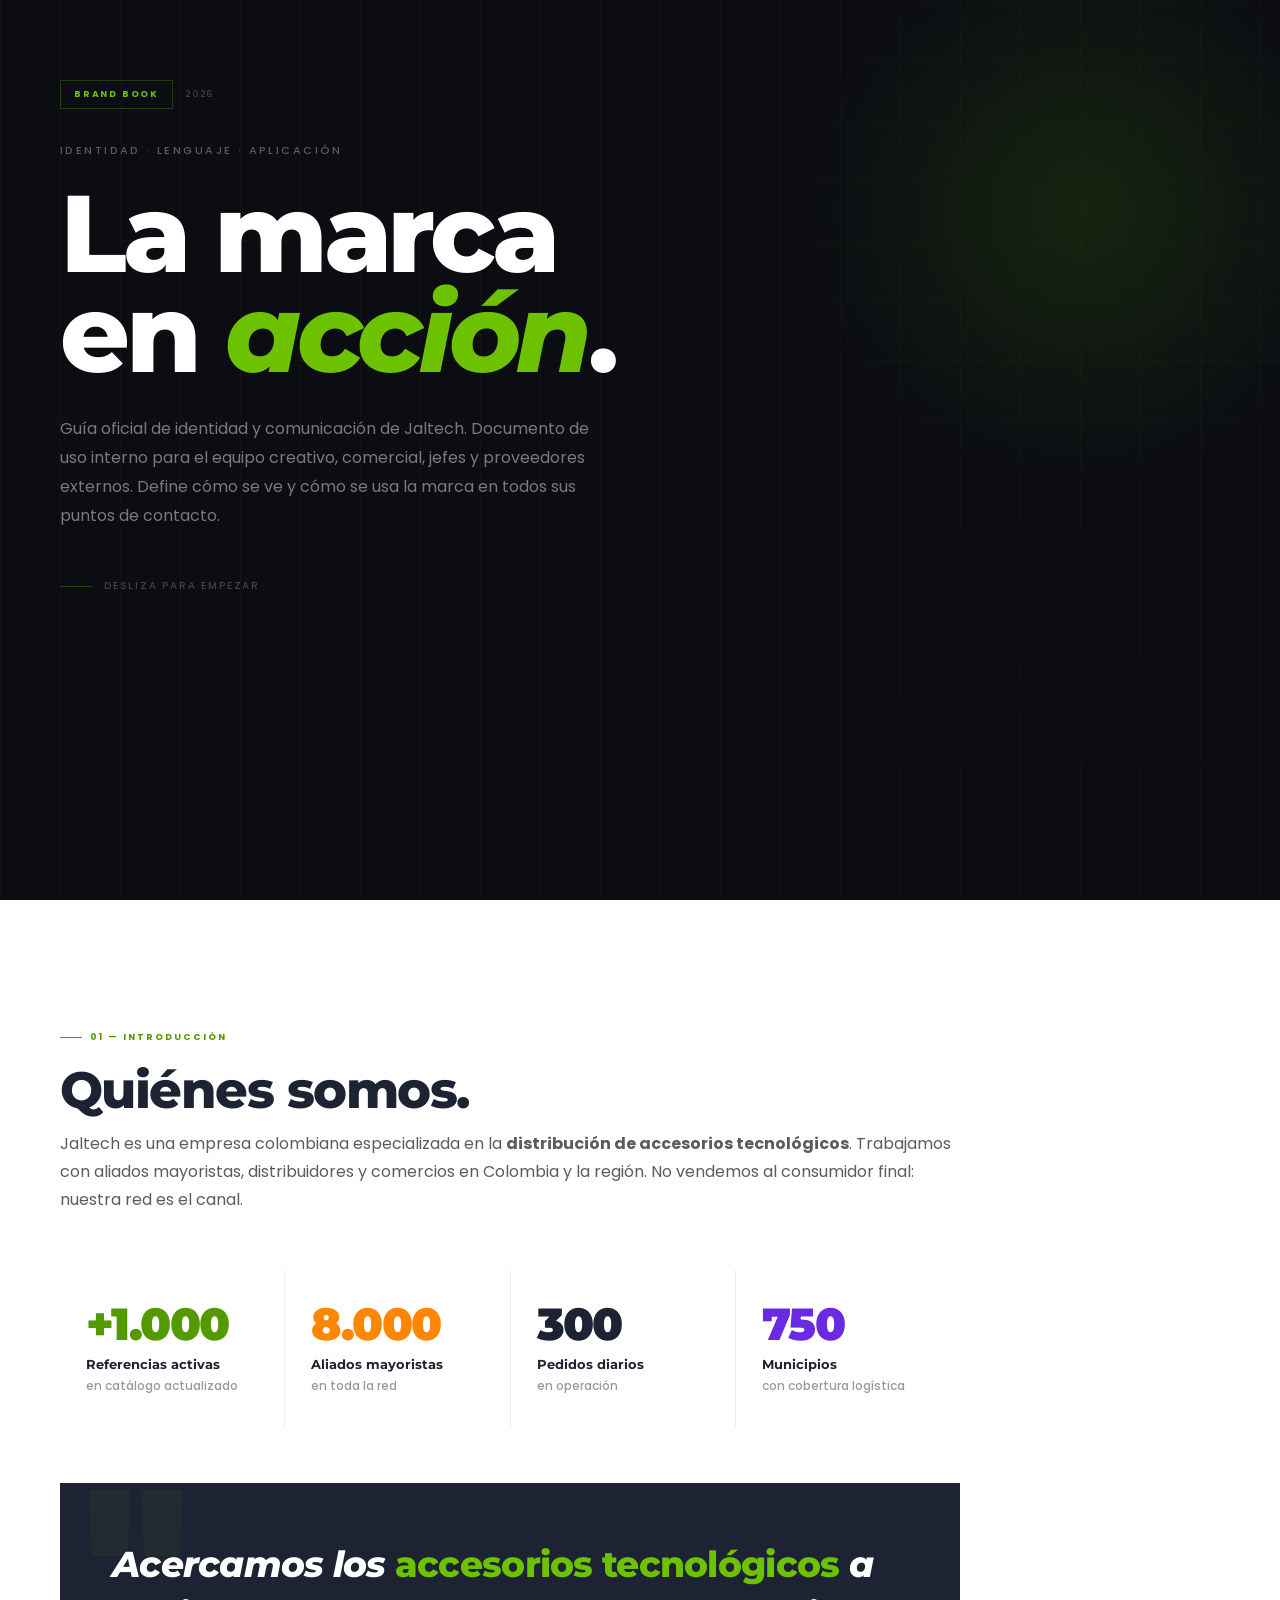
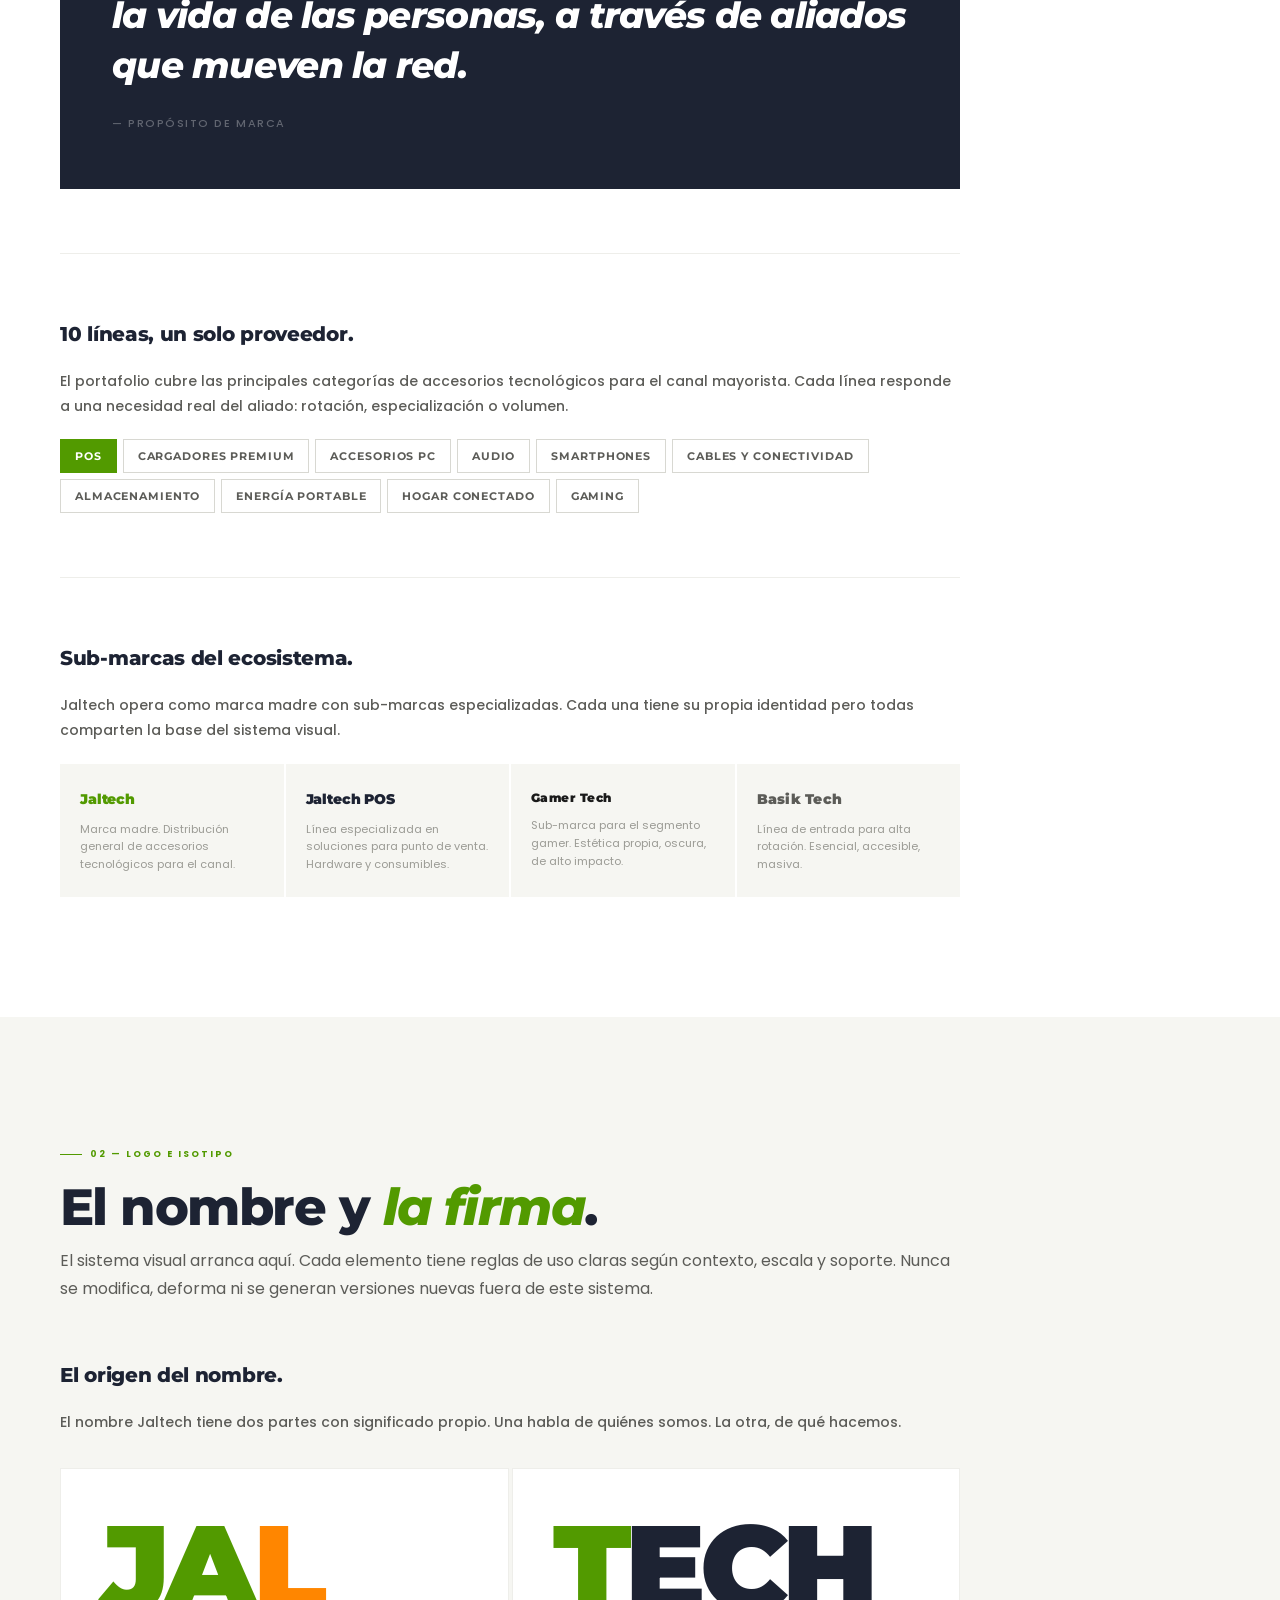
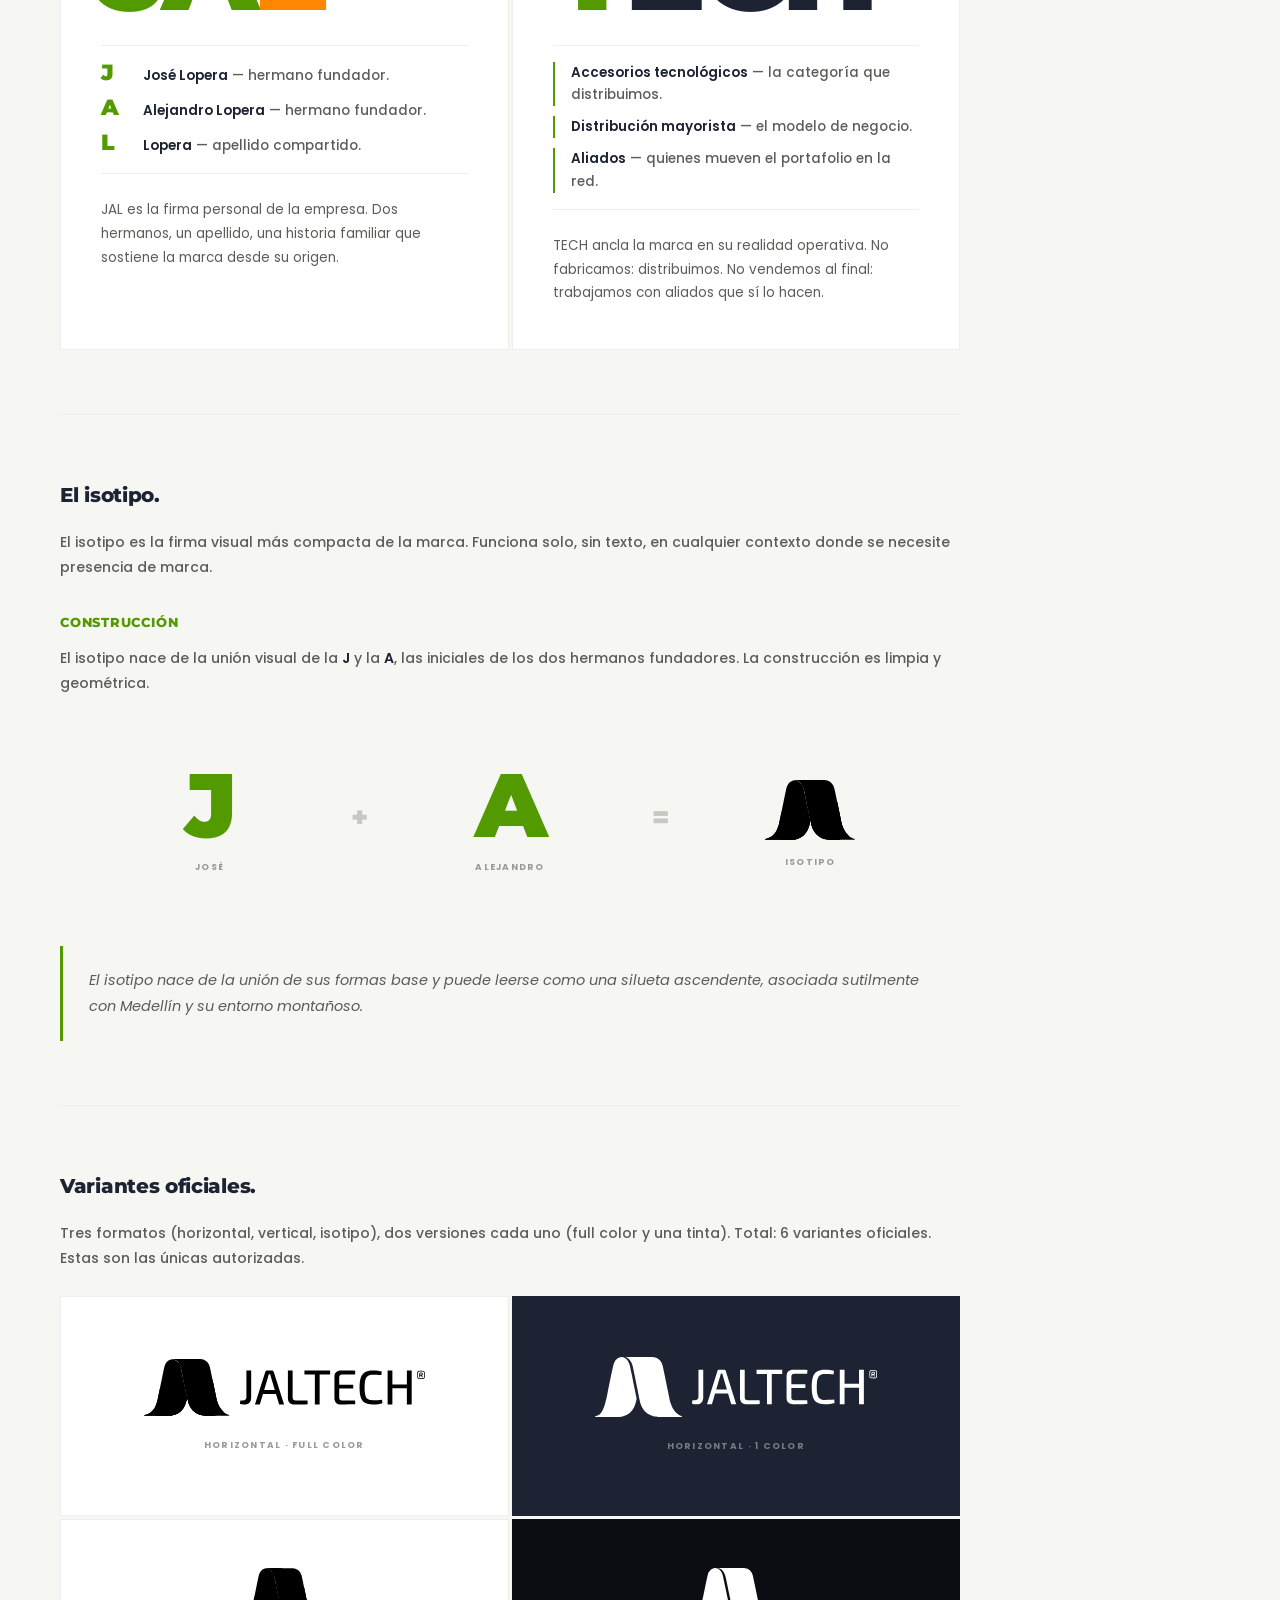
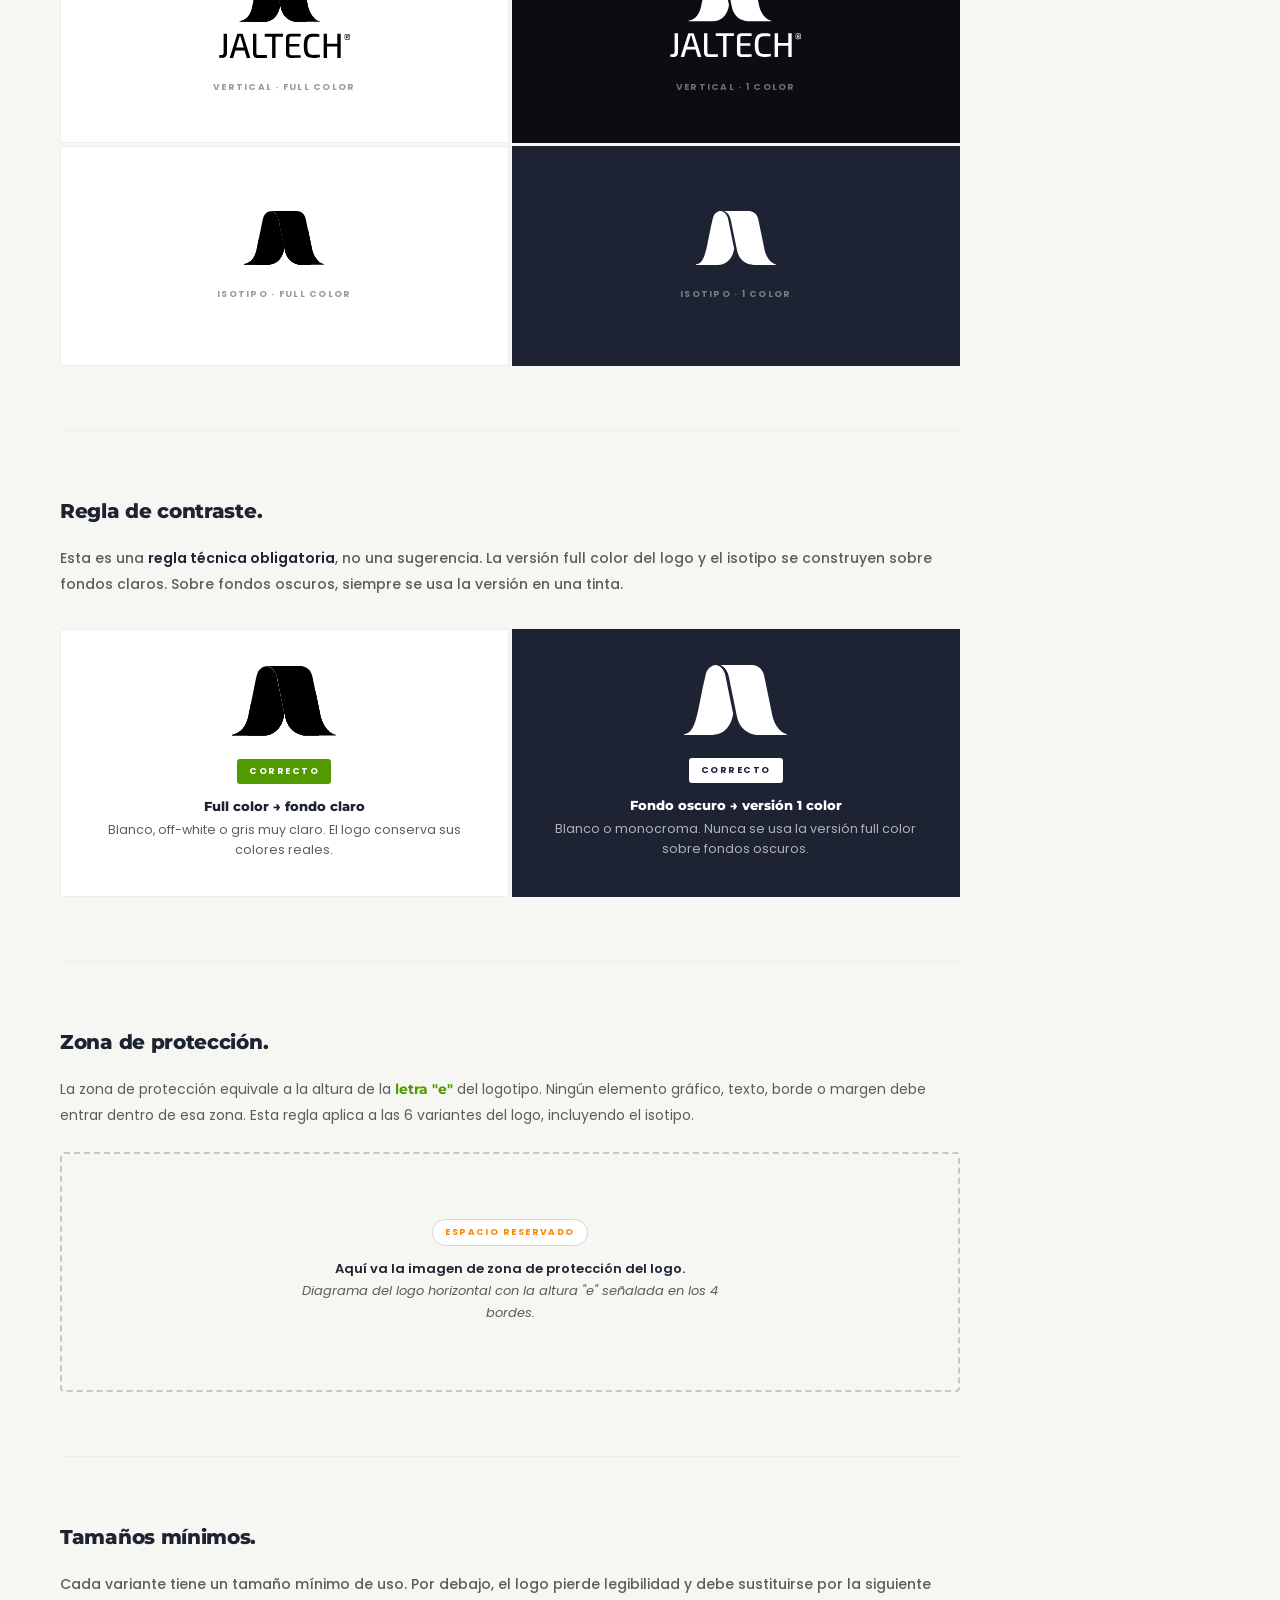
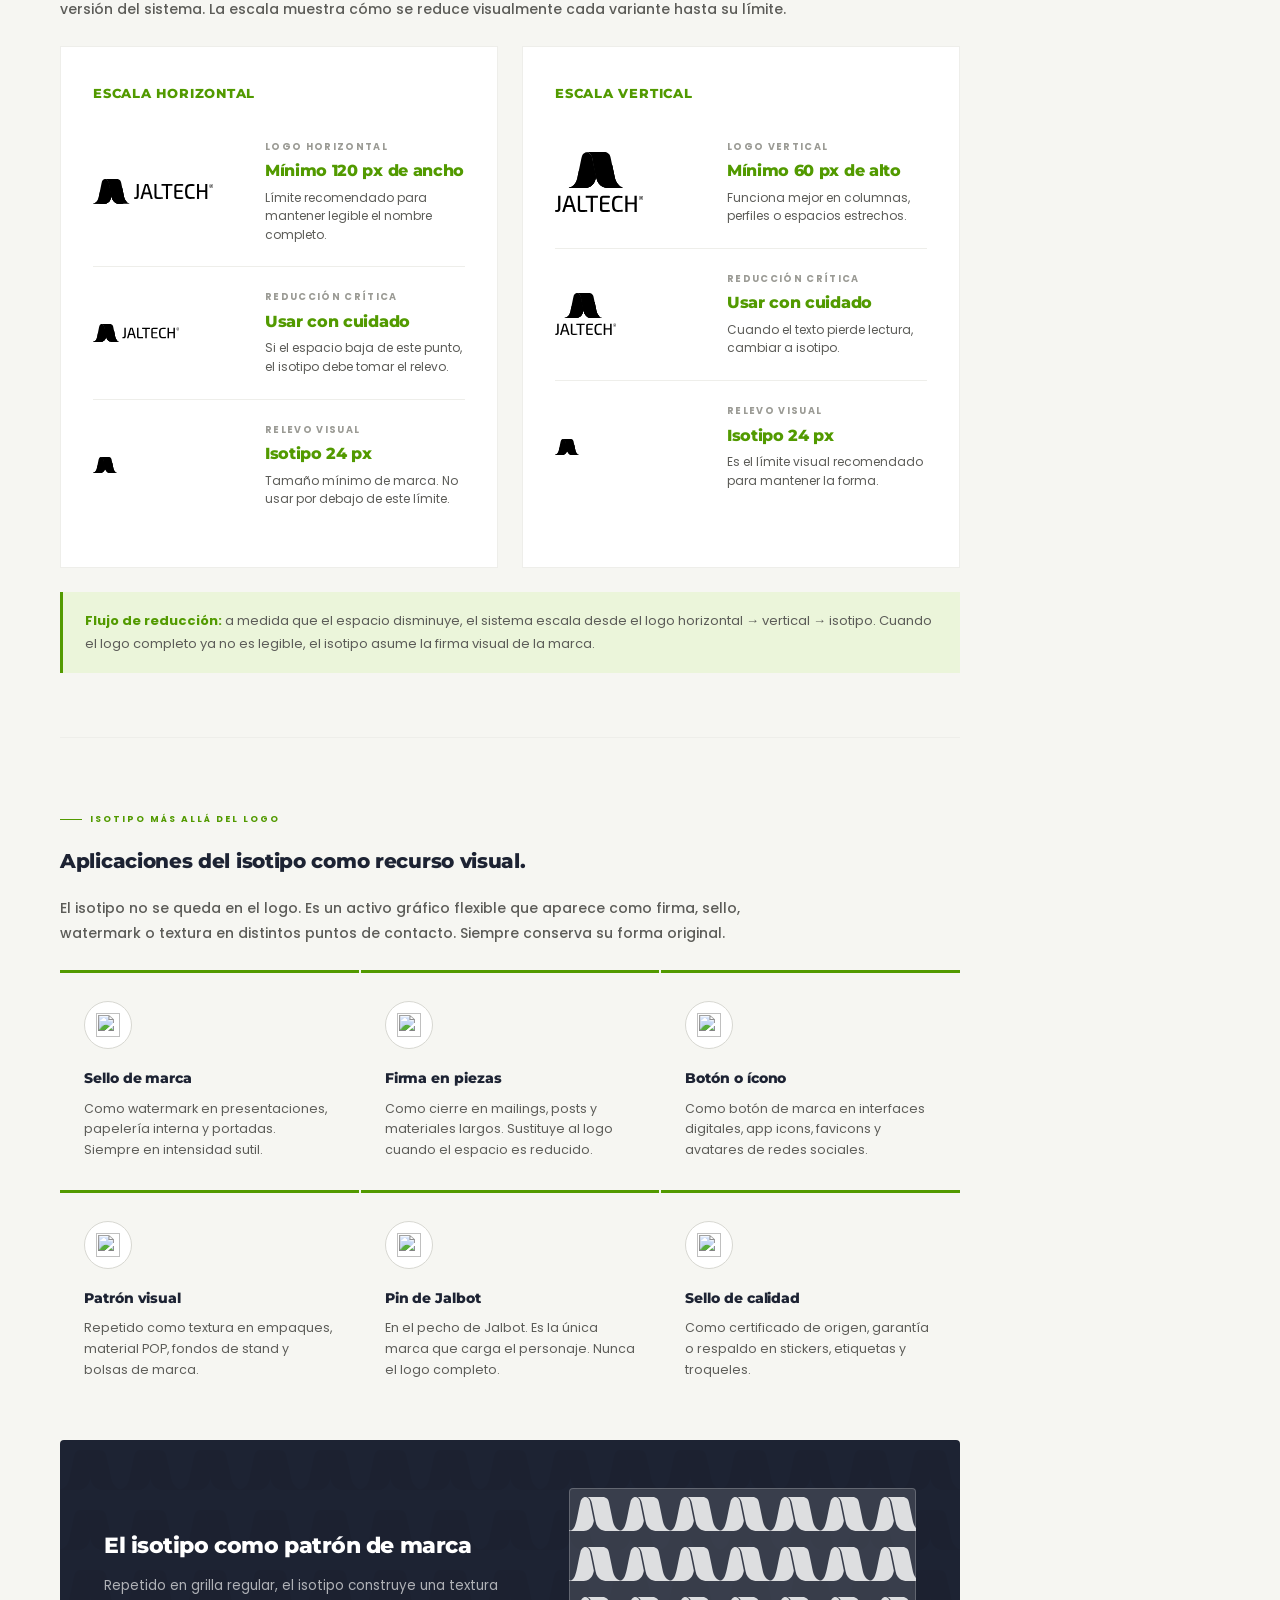
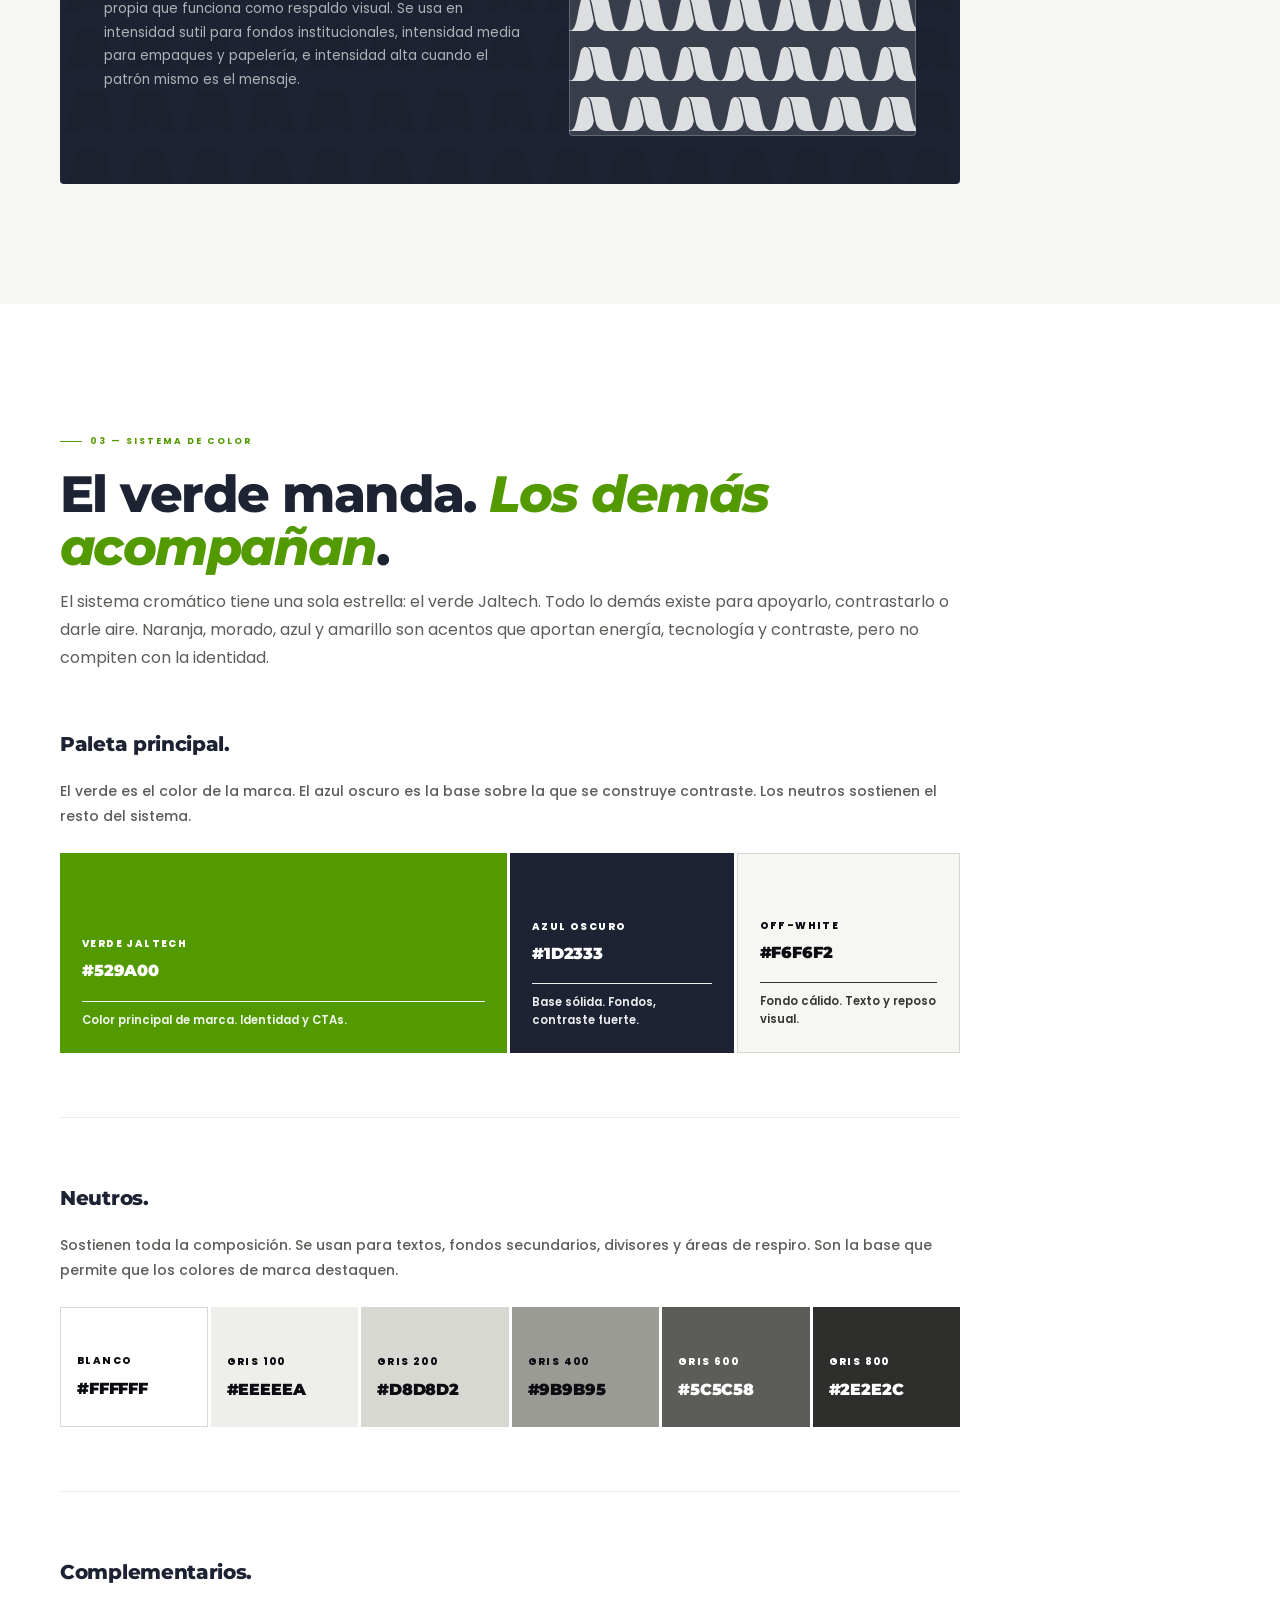
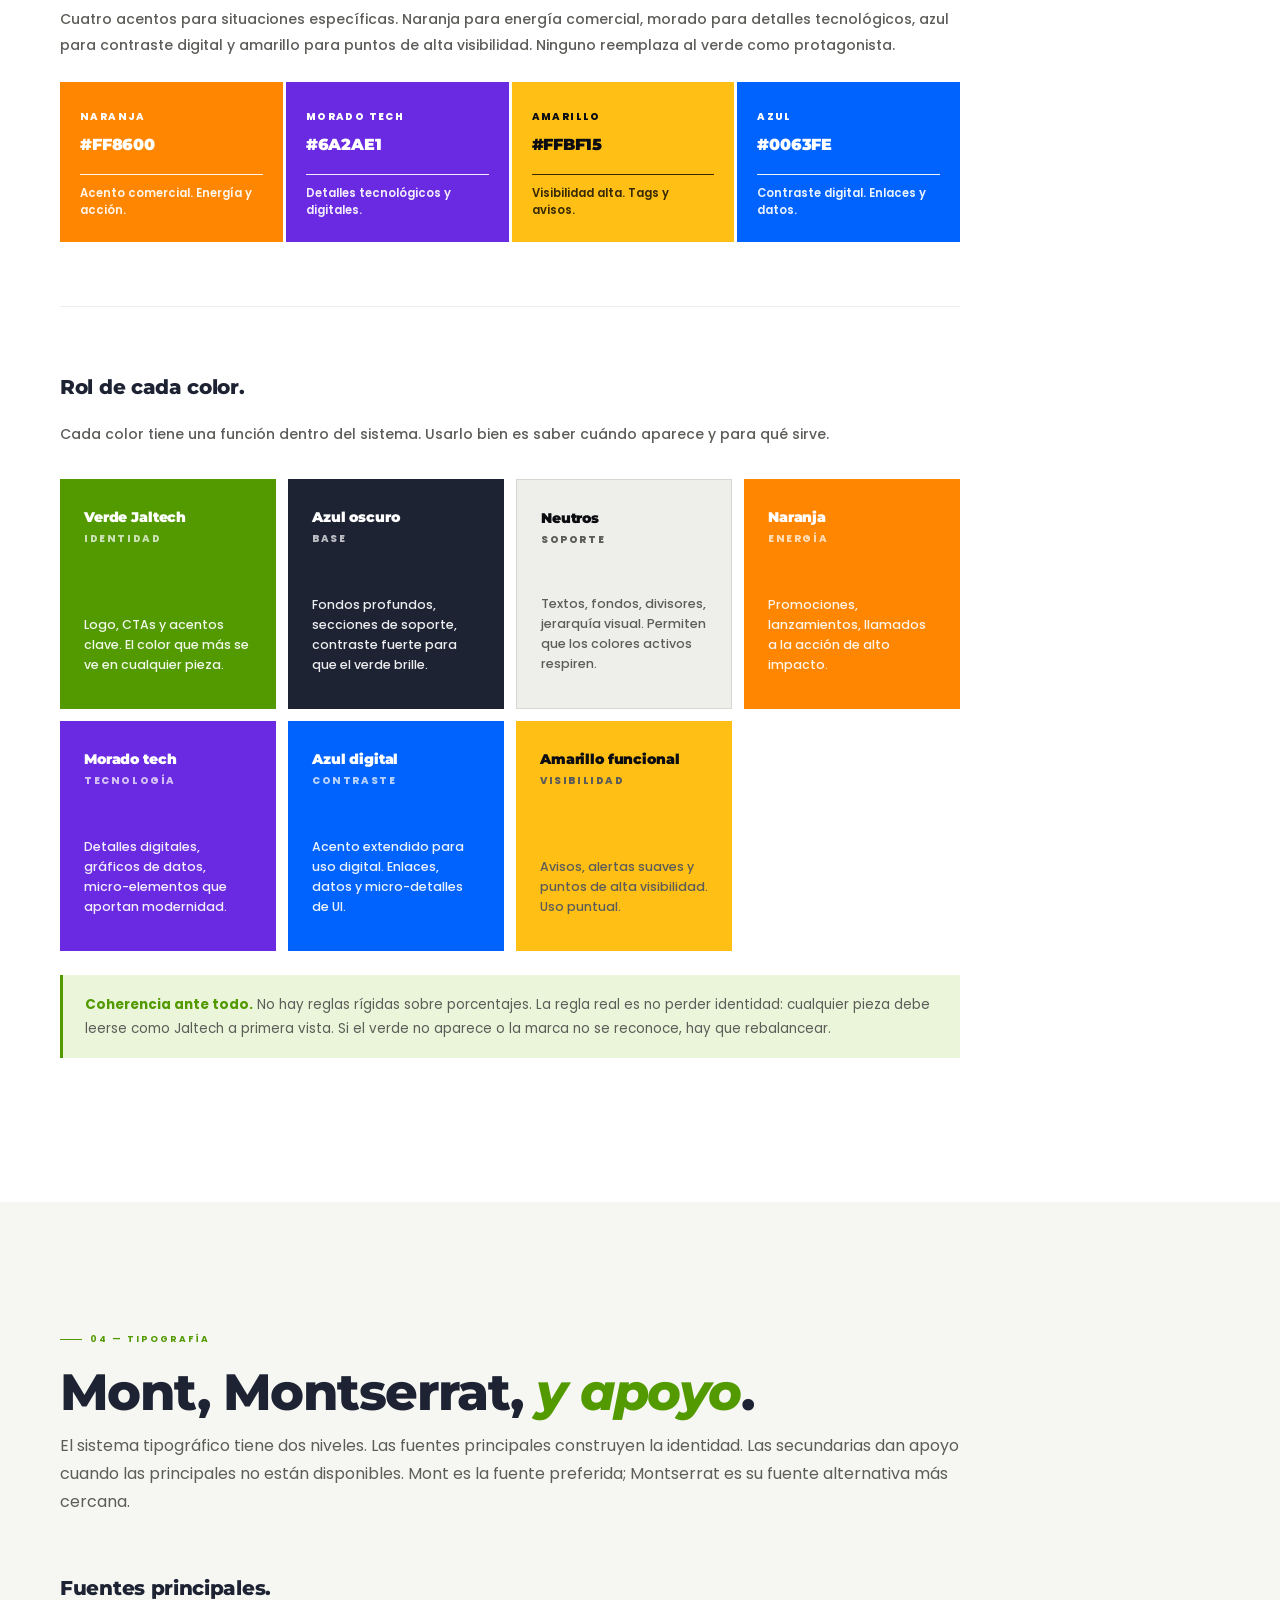
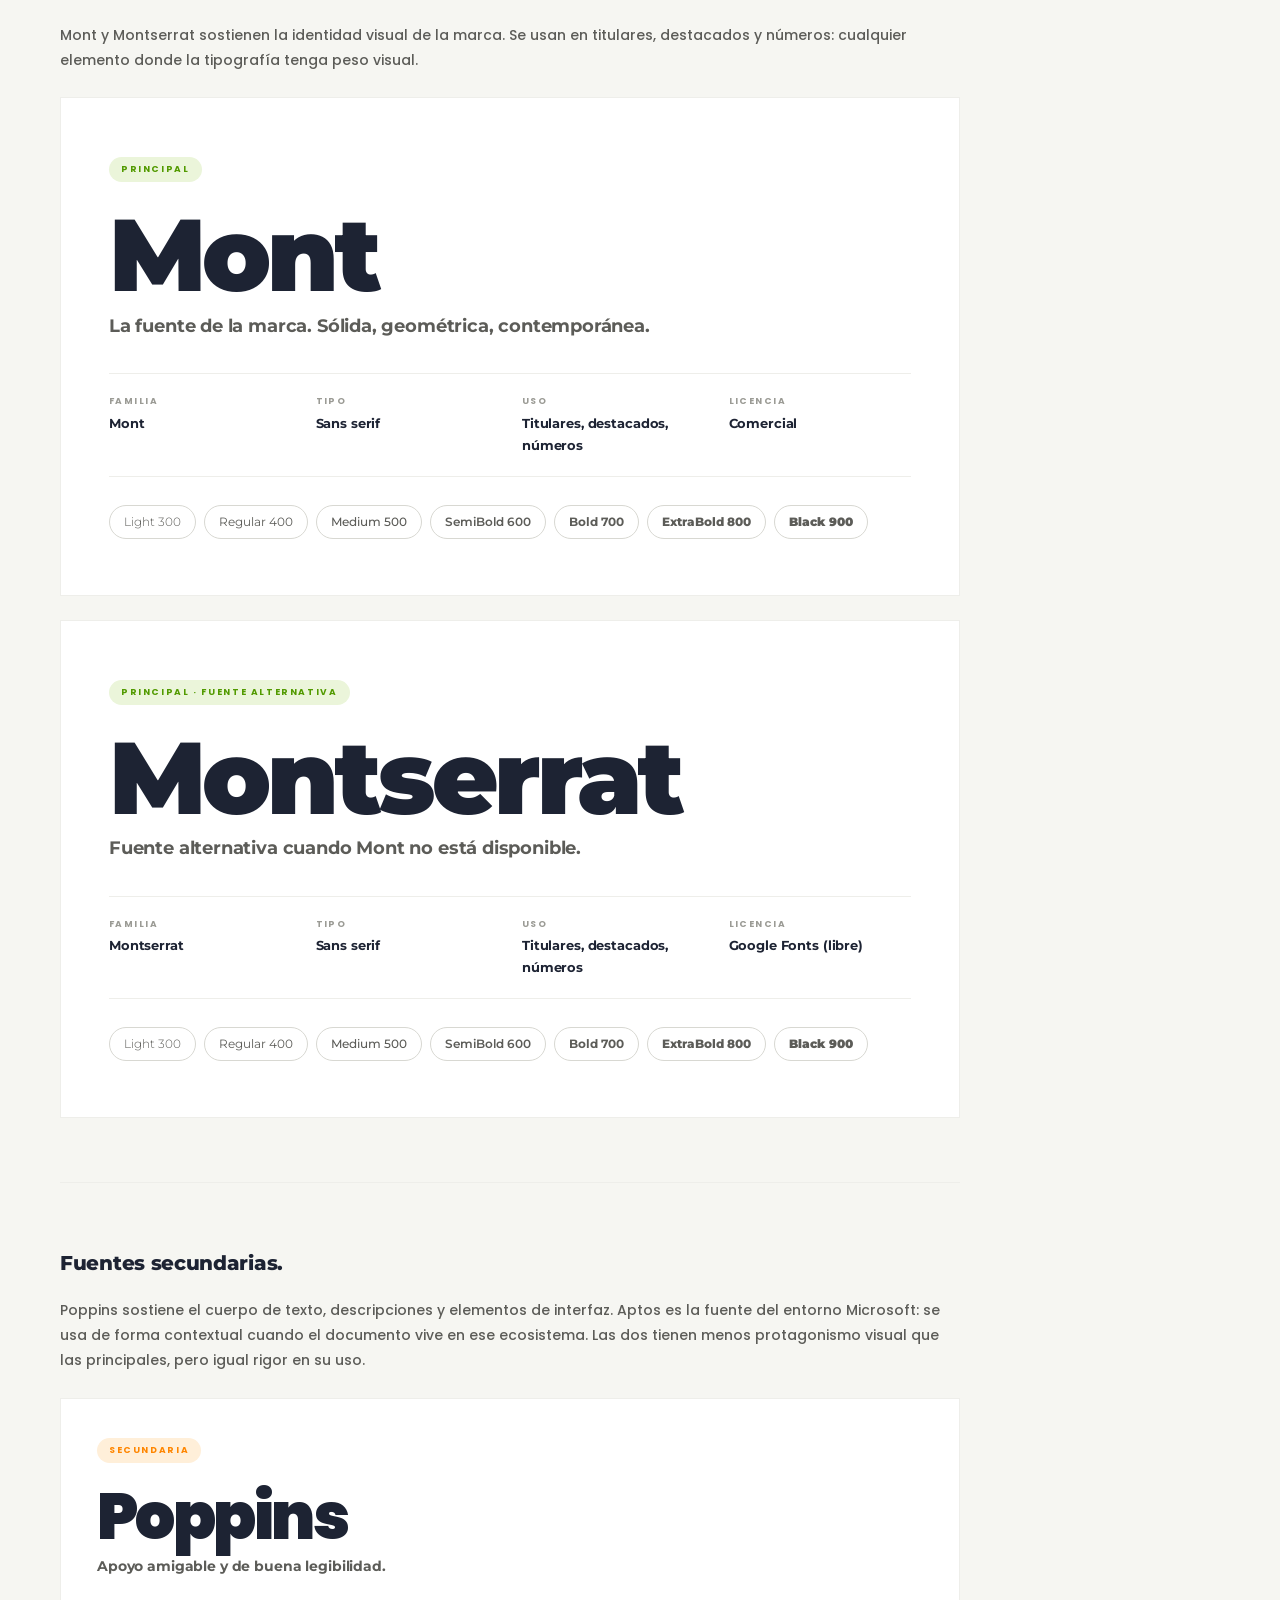
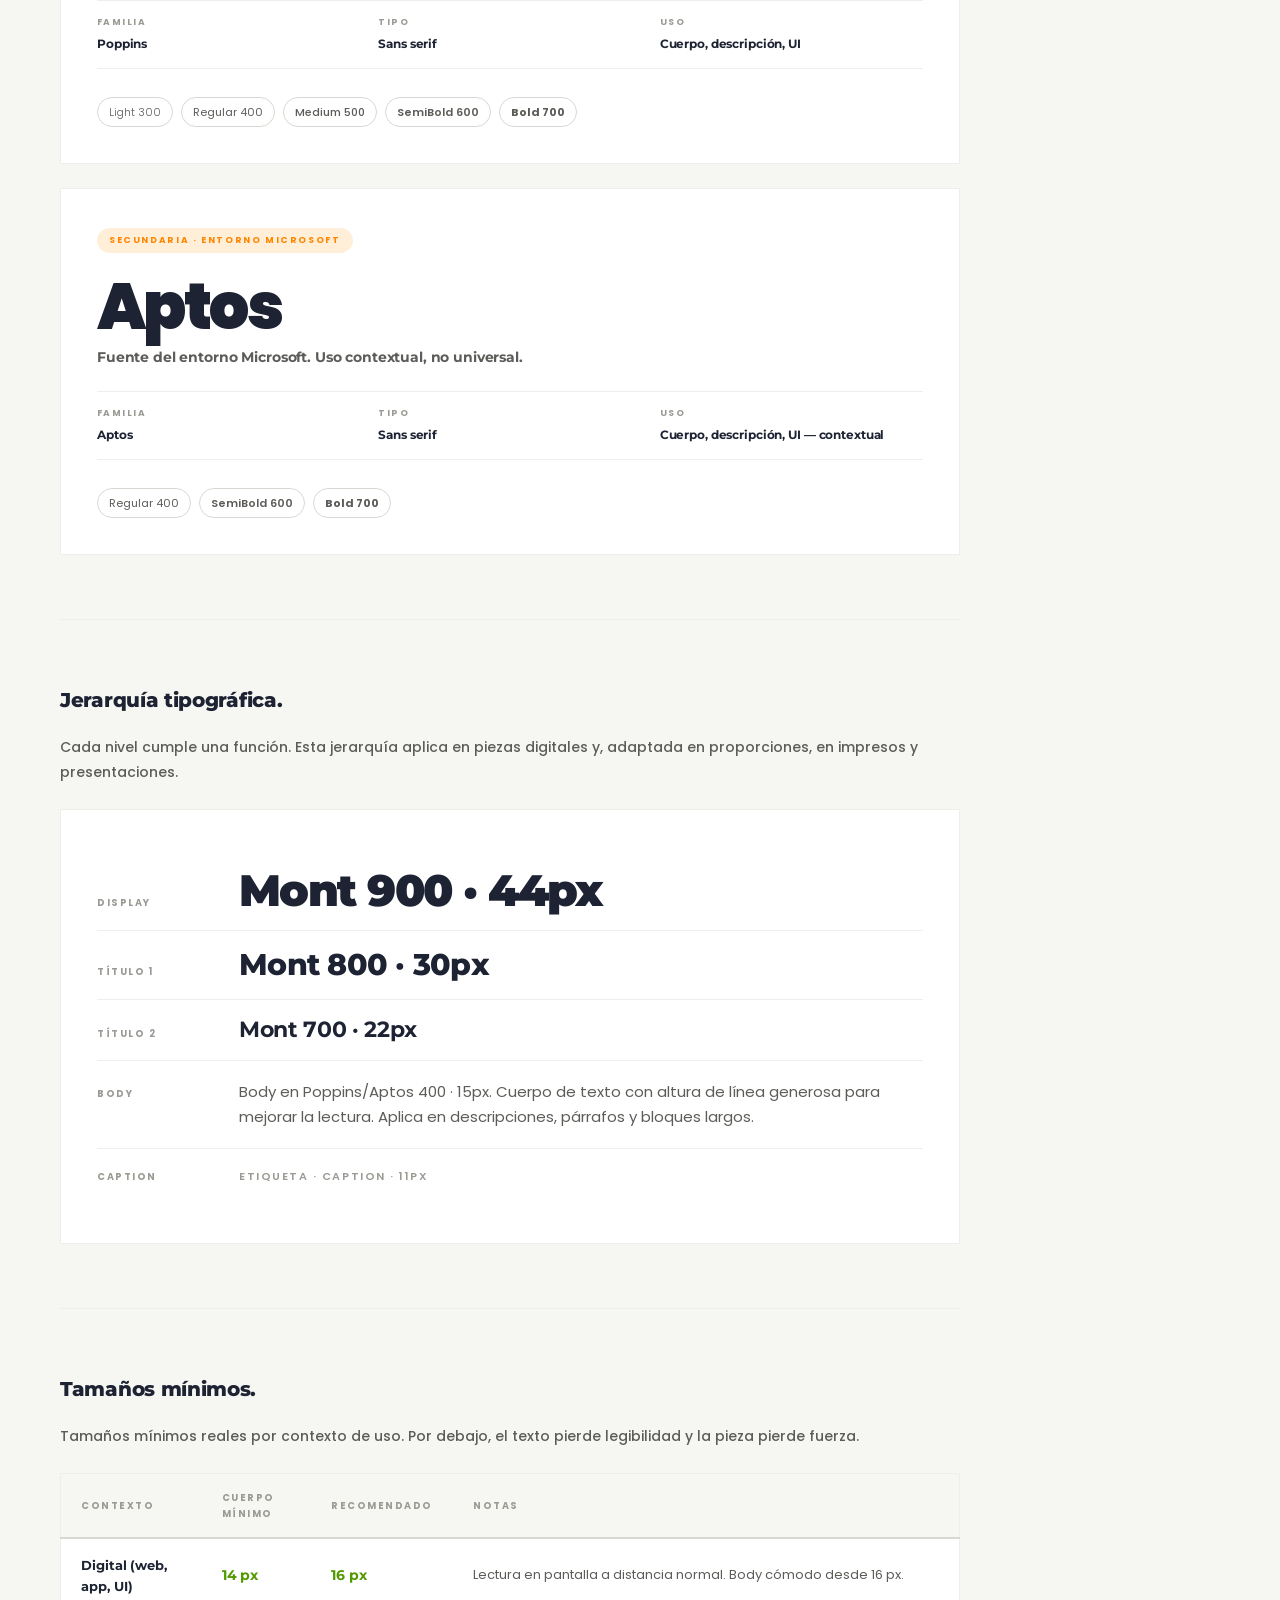
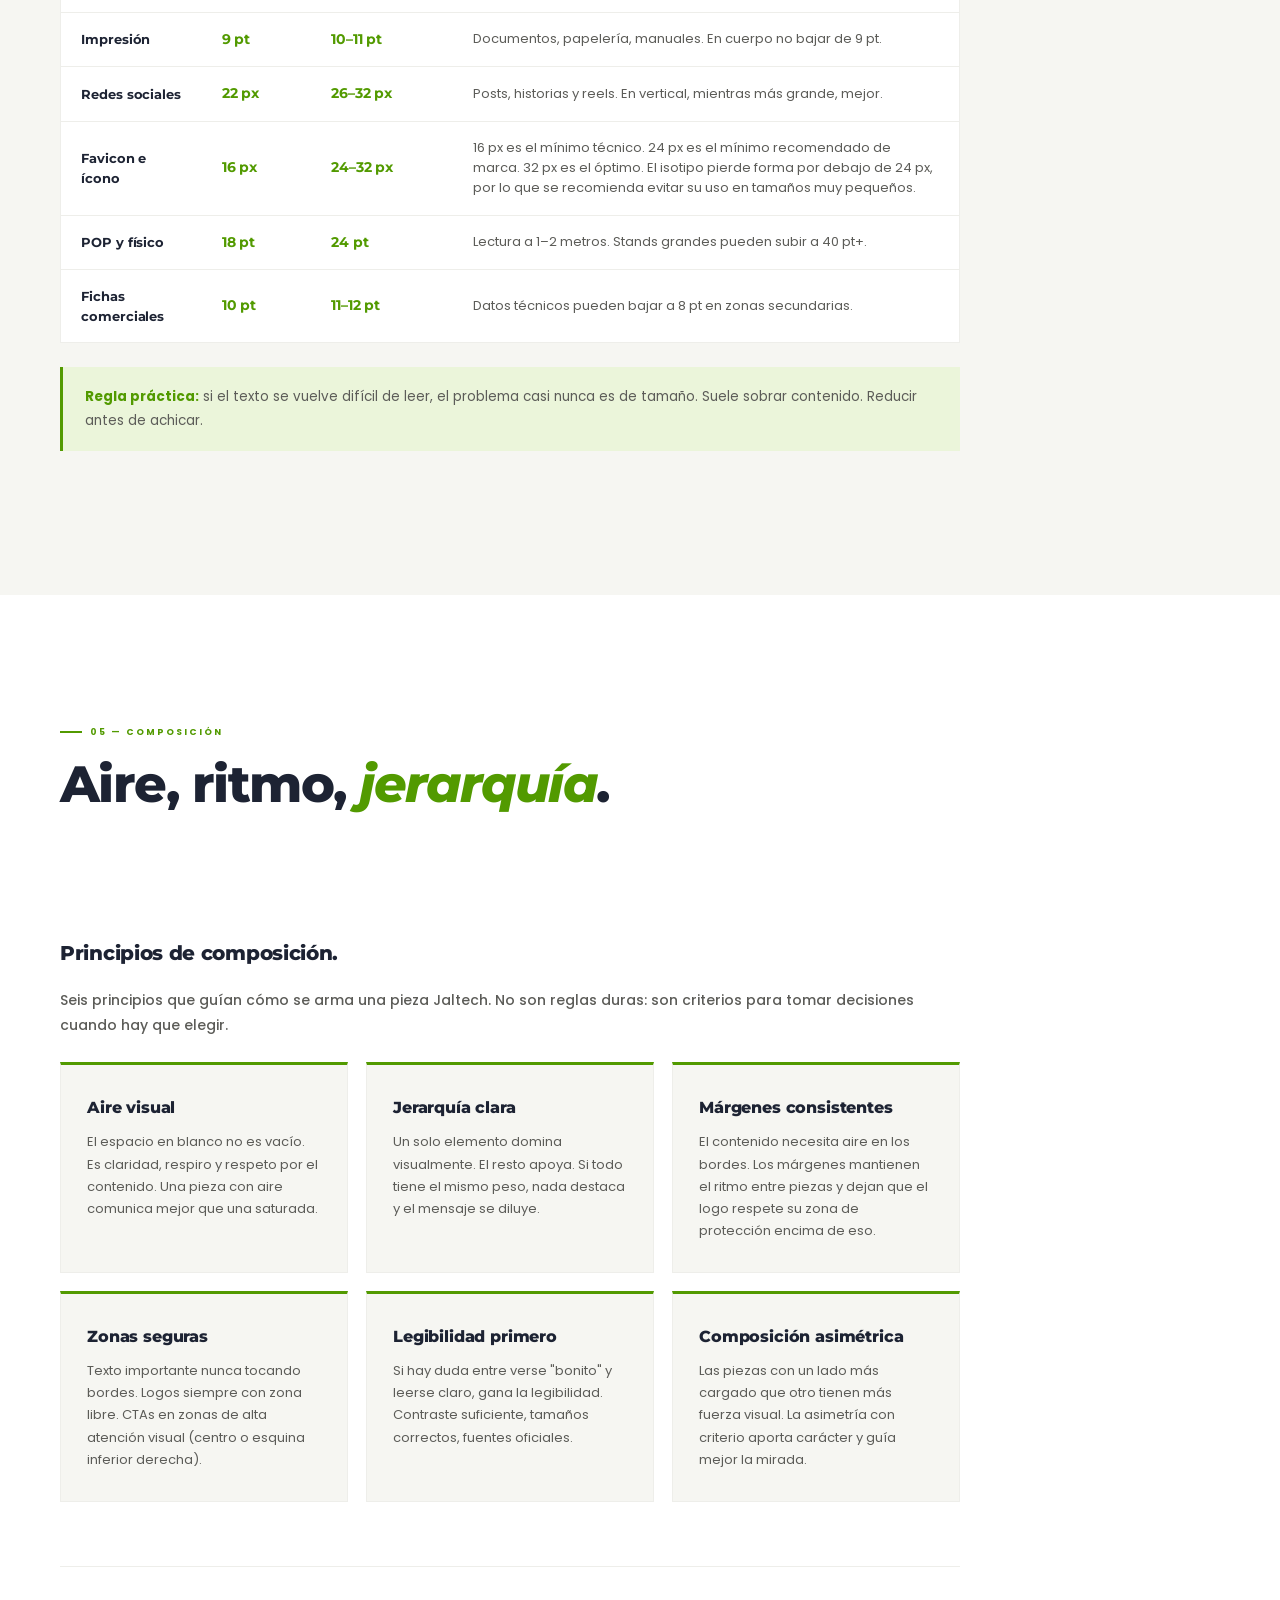
==== brand-book-viewer.html @ 7104ab7c "Add files via upload" ====
<!DOCTYPE html>
<html lang="es">
<head>
  <meta charset="UTF-8" />
  <meta name="viewport" content="width=device-width, initial-scale=1.0" />
  <title>Brand Book — Jaltech® 2026</title>
  <meta name="description" content="Guía de identidad y comunicación de Jaltech. Sistema visual, tipografía, voz y aplicaciones. Documento de uso interno." />

  <link rel="icon" type="image/svg+xml" href="assets/logo/jaltech-isotipo-green-gradient.svg" />

  <link rel="preconnect" href="https://fonts.googleapis.com" />
  <link rel="preconnect" href="https://fonts.gstatic.com" crossorigin />
  <link href="https://fonts.googleapis.com/css2?family=Montserrat:ital,wght@0,300;0,400;0,500;0,600;0,700;0,800;0,900;1,300;1,400;1,500;1,600;1,700;1,800;1,900&family=Poppins:ital,wght@0,300;0,400;0,500;0,600;0,700;1,300;1,400;1,500;1,600;1,700&display=swap" rel="stylesheet" />

  <style>
  :root {
    --verde:           #529A00;
    --verde-light:     #6DC200;
    --verde-soft:      #EBF5DA;
    --azul:            #1D2333;
    --azul-mid:        #252D42;
    --ink:             #0B0D12;
    --naranja:         #FF8600;
    --naranja-light:   #FFA94D;
    --naranja-soft:    #FFEFD9;
    --morado:          #6A2AE1;
    --morado-light:    #9560F0;
    --morado-soft:     #EFE5FF;
    --blanco:          #FFFFFF;
    --off:             #F6F6F2;
    --gris-100:        #EEEEEA;
    --gris-200:        #D8D8D2;
    --gris-300:        #C8C8C2;
    --gris-400:        #9B9B95;
    --gris-600:        #5C5C58;
    --gris-800:        #2E2E2C;
    --azul-extra:      #0063FE;
    --amarillo:        #FFBF15;
    --error:           #D93B3B;
    /* Tipografía: Mont/Montserrat principales · Poppins/Aptos secundarias */
    --font-display:    'Mont', 'Montserrat', sans-serif;
    --font-body:       'Aptos', 'Poppins', sans-serif;
    --font-secondary:  'Aptos', 'Poppins', sans-serif;
    --sidebar-w:       220px;
    --content-max:     900px;
    --pad-xl:          120px 60px;
    --pad-mb:          80px 28px;
    --ease:            cubic-bezier(0.16, 1, 0.3, 1);
  }

  *, *::before, *::after { margin: 0; padding: 0; box-sizing: border-box; }
  html { scroll-behavior: smooth; font-size: 16px; scroll-padding-top: 40px; }
  body {
    font-family: var(--font-body);
    background: var(--blanco);
    color: var(--azul);
    line-height: 1.65;
    overflow-x: hidden;
    -webkit-font-smoothing: antialiased;
    font-weight: 400;
  }
  img, svg { display: block; max-width: 100%; }
  a { color: inherit; text-decoration: none; transition: color 0.2s; }
  ul, ol { list-style: none; }
  button { font-family: inherit; border: none; background: none; cursor: pointer; }
  table { border-collapse: collapse; width: 100%; }

  /* SIDEBAR */
  #sidebar {
    position: fixed; top: 0; left: 0;
    width: var(--sidebar-w); height: 100vh;
    background: var(--ink);
    display: flex; flex-direction: column;
    z-index: 100; overflow-y: auto;
    scrollbar-width: thin; scrollbar-color: rgba(255,255,255,0.1) transparent;
  }
  #sidebar::-webkit-scrollbar { width: 6px; }
  #sidebar::-webkit-scrollbar-thumb { background: rgba(255,255,255,0.1); border-radius: 3px; }
  .sb-brand {
    padding: 28px 24px 22px;
    border-bottom: 1px solid rgba(255,255,255,0.06);
    display: flex; align-items: center; gap: 12px;
  }
  .sb-iso { width: 36px; height: 36px; flex-shrink: 0; filter: none; }
  .sb-brand-text { line-height: 1.1; }
  .sb-brand-name {
    font-family: var(--font-display); font-weight: 900;
    font-size: 13px; letter-spacing: 0.12em;
    text-transform: uppercase; color: #fff;
  }
  .sb-brand-sub {
    font-family: var(--font-secondary);
    font-size: 8.5px; font-weight: 500;
    letter-spacing: 0.18em; text-transform: uppercase;
    color: rgba(255,255,255,0.25); margin-top: 4px;
  }
  .sb-nav { padding: 20px 0; flex: 1; }
  .sb-group {
    font-family: var(--font-secondary);
    font-size: 8.5px; font-weight: 700;
    letter-spacing: 0.2em; text-transform: uppercase;
    color: rgba(255,255,255,0.18);
    padding: 18px 24px 8px;
  }
  .sb-link {
    display: flex; align-items: center; gap: 10px;
    padding: 9px 24px; font-size: 12px; font-weight: 600;
    color: rgba(255,255,255,0.4);
    transition: color 0.2s, background 0.2s;
    border-left: 2px solid transparent;
  }
  .sb-link:hover { color: rgba(255,255,255,0.7); }
  .sb-link.active {
    color: var(--verde-light);
    border-left-color: var(--verde-light);
    background: rgba(82,154,0,0.08);
  }
  .sb-link .num {
    font-size: 9px; font-family: var(--font-display); font-weight: 700;
    color: rgba(255,255,255,0.18); min-width: 18px;
  }
  .sb-link.active .num { color: var(--verde-light); }
  .sb-foot { padding: 18px 24px; border-top: 1px solid rgba(255,255,255,0.06); }
  .sb-version { font-family: var(--font-secondary); font-size: 9.5px; color: rgba(255,255,255,0.16); letter-spacing: 0.06em; }

  /* MAIN */
  #main { margin-left: var(--sidebar-w); min-height: 100vh; }
  #menu-toggle {
    display: none;
    position: fixed; top: 16px; left: 16px;
    z-index: 200; width: 42px; height: 42px;
    background: var(--ink); border-radius: 4px;
    align-items: center; justify-content: center;
    flex-direction: column; gap: 5px;
  }
  #menu-toggle span { display: block; width: 18px; height: 1.5px; background: #fff; }

  /* SECCIONES BASE */
  .section { padding: var(--pad-xl); position: relative; scroll-margin-top: 40px; }
  .section--dark { background: var(--azul); color: #fff; }
  .section--ink { background: var(--ink); color: #fff; }
  .section--off { background: var(--off); }
  .section--verde { background: var(--verde); color: #fff; }
  .section-inner { max-width: var(--content-max); }
  .sec-tag {
    display: inline-flex; align-items: center; gap: 8px;
    font-family: var(--font-secondary);
    font-size: 9px; font-weight: 700;
    letter-spacing: 0.22em; text-transform: uppercase;
    color: var(--verde); margin-bottom: 18px;
  }
  .section--dark .sec-tag, .section--ink .sec-tag, .section--verde .sec-tag { color: var(--verde-light); }
  .sec-tag::before { content: ''; display: block; width: 22px; height: 1.5px; background: currentColor; }
  .sec-title {
    font-family: var(--font-display); font-weight: 800;
    font-size: clamp(32px, 4vw, 54px);
    line-height: 1.04; letter-spacing: -0.03em;
    margin-bottom: 14px;
  }
  .sec-title em { font-style: italic; color: var(--verde); }
  .section--dark .sec-title em, .section--ink .sec-title em { color: var(--verde-light); }
  .sec-lead {
    font-family: var(--font-secondary);
    font-size: 16px; font-weight: 400; line-height: 1.75;
    color: var(--gris-600); max-width: 900px; margin-bottom: 56px;
  }
  .section--dark .sec-lead, .section--ink .sec-lead { color: rgba(255,255,255,0.82); }
  hr.rule { border: none; border-top: 1px solid var(--gris-100); margin: 64px 0; }
  .section--dark hr.rule, .section--ink hr.rule { border-top-color: rgba(255,255,255,0.07); }
  h3.sub-title {
    font-family: var(--font-display); font-weight: 800;
    font-size: 20px; color: var(--azul);
    letter-spacing: -0.015em; margin-bottom: 18px;
  }
  .section--dark h3.sub-title, .section--ink h3.sub-title { color: #fff; }
  h4.mini-title {
    font-family: var(--font-display); font-weight: 800;
    font-size: 13px; color: var(--verde);
    letter-spacing: 0.06em; text-transform: uppercase;
    margin-bottom: 12px;
  }
  .body-text {
    font-family: var(--font-secondary);
    font-size: 14px; line-height: 1.8; color: var(--gris-600);
    font-weight: 500;
  }
  .body-text strong { color: var(--azul); font-weight: 600; }
  .section--dark .body-text, .section--ink .body-text { color: rgba(255,255,255,0.82); }

  /* SCROLL REVEAL */
  .reveal {
    opacity: 0; transform: translateY(20px);
    transition: opacity 0.7s var(--ease), transform 0.7s var(--ease);
  }
  .reveal.d1 { transition-delay: 0.08s; }
  .reveal.d2 { transition-delay: 0.16s; }
  .reveal.d3 { transition-delay: 0.24s; }
  .reveal.visible { opacity: 1; transform: none; }

  /* CALLOUTS */
  .callout {
    border-left: 3px solid var(--verde);
    padding: 18px 22px; background: var(--verde-soft);
    font-family: var(--font-secondary);
    font-size: 13.5px; line-height: 1.75;
    color: var(--gris-600); margin: 24px 0;
  }
  .callout strong { color: var(--verde); font-weight: 700; }
  .callout.naranja { border-left-color: var(--naranja); background: var(--naranja-soft); }
  .callout.naranja strong { color: var(--naranja); }
  .callout.morado { border-left-color: var(--morado); background: var(--morado-soft); }
  .callout.morado strong { color: var(--morado); }

  /* 00 PORTADA */
  #cover {
    min-height: 100vh; background: var(--ink);
    display: flex; flex-direction: column;
    justify-content: space-between;
    padding: 80px 60px;
    position: relative; overflow: hidden;
  }
  #cover::before {
    content: ''; position: absolute; inset: 0;
    background-image:
      linear-gradient(rgba(82,154,0,0.05) 1px, transparent 1px),
      linear-gradient(90deg, rgba(82,154,0,0.05) 1px, transparent 1px);
    background-size: 60px 60px;
    animation: gridShift 40s linear infinite;
    pointer-events: none;
  }
  .cover-glow {
    position: absolute; width: 600px; height: 600px;
    border-radius: 50%;
    background: radial-gradient(circle, rgba(82,154,0,0.16) 0%, transparent 65%);
    top: -10%; right: -8%;
    animation: glowPulse 8s ease-in-out infinite;
    pointer-events: none;
  }
  .cover-iso-watermark {
    position: absolute; bottom: 8%; right: 6%;
    width: 360px; height: 360px;
    opacity: 0.06;
    animation: drift 20s ease-in-out infinite alternate;
    pointer-events: none;
  }
  .cover-logo {
    position: relative; z-index: 2;
    width: 200px; height: auto;
    filter: brightness(0) invert(1);
  }
  .cover-content { position: relative; z-index: 2; }
  .cover-meta {
    display: flex; align-items: center; gap: 12px;
    margin-bottom: 32px;
  }
  .cover-badge {
    font-family: var(--font-secondary);
    font-size: 9px; font-weight: 700;
    letter-spacing: 0.2em; text-transform: uppercase;
    color: var(--verde-light);
    border: 1px solid rgba(82,154,0,0.35);
    padding: 6px 13px;
  }
  .cover-year {
    font-family: var(--font-secondary);
    font-size: 9px; font-weight: 500;
    letter-spacing: 0.2em; text-transform: uppercase;
    color: rgba(255,255,255,0.22);
  }
  .cover-sup {
    display: block; font-family: var(--font-secondary);
    font-size: 11px; font-weight: 500;
    letter-spacing: 0.22em; text-transform: uppercase;
    color: rgba(255,255,255,0.32); margin-bottom: 24px;
  }
  .cover-title {
    font-family: var(--font-display); font-weight: 800;
    font-size: clamp(54px, 8.5vw, 130px);
    line-height: 0.92; letter-spacing: -0.04em;
    color: #fff; margin-bottom: 32px;
  }
  .cover-title .green { color: var(--verde-light); }
  .cover-title .italic { font-style: italic; }
  .cover-desc {
    font-family: var(--font-secondary);
    font-size: 16px; font-weight: 400; line-height: 1.8;
    color: rgba(255,255,255,0.45);
    max-width: 540px; margin-bottom: 48px;
  }
  .cover-scroll {
    display: flex; align-items: center; gap: 12px;
    font-family: var(--font-secondary);
    font-size: 10px; font-weight: 500;
    letter-spacing: 0.18em; text-transform: uppercase;
    color: rgba(255,255,255,0.22);
  }
  .cover-scroll::before {
    content: ''; width: 32px; height: 1px;
    background: rgba(82,154,0,0.4);
  }

  /* 01 INTRODUCCIÓN */
  .stats-row {
    display: grid; grid-template-columns: repeat(4, 1fr);
    gap: 1px; background: var(--gris-100);
    margin: 48px 0 56px;
  }
  .stat-box { background: var(--blanco); padding: 32px 26px; }
  .stat-box .num {
    font-family: var(--font-display); font-weight: 900;
    font-size: clamp(32px, 3.5vw, 46px);
    letter-spacing: -0.035em; line-height: 1;
    margin-bottom: 8px; color: var(--verde);
  }
  .stat-box:nth-child(2) .num { color: var(--naranja); }
  .stat-box:nth-child(3) .num { color: var(--azul); }
  .stat-box:nth-child(4) .num { color: var(--morado); }
  .stat-box .lbl {
    font-family: var(--font-secondary);
    font-size: 12px; font-weight: 500; color: var(--gris-400); line-height: 1.5;
  }
  .stat-box .lbl strong {
    display: block; font-family: var(--font-display);
    color: var(--azul); font-weight: 700; margin-bottom: 3px; font-size: 13px;
  }

  .purpose-block {
    background: var(--azul);
    padding: 56px 52px;
    position: relative; overflow: hidden;
  }
  .purpose-block::before {
    content: '"'; position: absolute;
    font-family: var(--font-display); font-weight: 900;
    font-size: 220px; line-height: 1;
    color: rgba(82,154,0,0.08);
    top: -28px; left: 22px;
  }
  .purpose-text {
    font-family: var(--font-display); font-weight: 800;
    font-size: clamp(22px, 3vw, 36px); line-height: 1.4;
    color: #fff; position: relative; z-index: 1;
    font-style: italic; letter-spacing: -0.02em;
  }
  .purpose-text em { font-style: normal; color: var(--verde-light); }
  .purpose-attr {
    margin-top: 24px; font-family: var(--font-secondary);
    font-size: 11px; font-weight: 500;
    letter-spacing: 0.14em; text-transform: uppercase;
    color: rgba(255,255,255,0.3);
    position: relative; z-index: 1;
  }
  .brands-strip { display: flex; flex-wrap: wrap; gap: 6px; margin-top: 16px; }
  .brand-pill {
    font-family: var(--font-display); font-weight: 700;
    font-size: 11px; letter-spacing: 0.08em;
    text-transform: uppercase; padding: 7px 14px;
    border: 1.5px solid var(--gris-200);
    color: var(--gris-600);
  }
  .brand-pill.main { background: var(--verde); border-color: var(--verde); color: #fff; }
  .submarcas-grid { display: grid; grid-template-columns: repeat(4, 1fr); gap: 2px; margin-top: 20px; }
  .submarca { background: var(--off); padding: 24px 20px; }
  .submarca-name {
    font-family: var(--font-display); font-weight: 900;
    font-size: 14px; letter-spacing: -0.01em;
    margin-bottom: 10px;
  }
  .submarca-name.verde { color: var(--verde); }
  .submarca-name.azul { color: var(--azul); }
  .submarca-name.dark { color: #1a1a1a; letter-spacing: 0.04em; font-size: 12px; }
  .submarca-name.gray { color: var(--gris-600); letter-spacing: 0.02em; }
  .submarca-desc {
    font-family: var(--font-secondary);
    font-size: 11px; color: var(--gris-400); line-height: 1.6;
  }

  /* 02 LOGO E ISOTIPO */

  /* Origen del nombre */
  .origin-blocks {
    display: grid; grid-template-columns: 1fr 1fr;
    gap: 3px; margin-bottom: 56px;
  }
  .origin-block-card {
    background: var(--blanco);
    border: 1px solid var(--gris-100);
    padding: 44px 40px;
    position: relative; overflow: hidden;
  }
  .origin-letters {
    font-family: var(--font-display); font-weight: 900;
    font-size: clamp(72px, 10vw, 120px);
    line-height: 0.9;
    letter-spacing: -0.05em;
    color: var(--verde);
    margin-bottom: 24px;
  }
  .origin-letters .accent { color: var(--naranja); }
  .origin-block-card.tech .origin-letters { color: var(--azul); }
  .origin-block-card.tech .origin-letters .accent { color: var(--verde); }
  .origin-breakdown {
    display: flex; flex-direction: column; gap: 10px;
    margin-bottom: 24px;
    padding: 16px 0;
    border-top: 1px solid var(--gris-100);
    border-bottom: 1px solid var(--gris-100);
  }
  .origin-breakdown-item {
    display: grid;
    grid-template-columns: 28px 1fr;
    gap: 14px;
    align-items: baseline;
    font-family: var(--font-secondary);
    font-size: 13.5px;
    font-weight: 500;
    color: var(--gris-600);
  }
  .origin-breakdown-letter {
    font-family: var(--font-display); font-weight: 900;
    font-size: 22px;
    color: var(--verde);
    letter-spacing: -0.02em; line-height: 1;
  }
  .origin-block-card.tech .origin-breakdown-letter { color: var(--azul); }
  .origin-breakdown-item.tech {
    grid-template-columns: 1fr;
    padding-left: 16px;
    border-left: 2px solid var(--verde);
  }
  .origin-breakdown-item strong { color: var(--azul); font-weight: 600; }
  .origin-meaning {
    font-family: var(--font-secondary);
    font-size: 13.5px; line-height: 1.75;
    color: var(--gris-600);
  }
  .origin-meaning strong { color: var(--azul); font-weight: 600; }

  /* Isotipo: texto del concepto bajo la construcción */
  .isotype-meaning {
    background: var(--off);
    border-left: 3px solid var(--verde);
    padding: 22px 26px;
    margin-top: 32px;
    font-family: var(--font-secondary);
    font-size: 14.5px;
    line-height: 1.75;
    color: var(--gris-600);
    font-style: italic;
    border-radius: 0 4px 4px 0;
    /* Espacio reservado para futura animación del isotipo */
  }
  .isotype-meaning strong { color: var(--azul); font-weight: 600; font-style: normal; }

  /* Aplicaciones del isotipo como recurso visual */
  .iso-uses-grid {
    display: grid; grid-template-columns: repeat(3, 1fr);
    gap: 2px; margin-bottom: 32px;
  }
  .iso-use {
    background: var(--off); padding: 28px 24px;
    border-top: 3px solid var(--verde);
  }
  .iso-use-icon {
    width: 48px; height: 48px; border-radius: 50%;
    background: var(--blanco);
    border: 1.5px solid var(--gris-200);
    display: flex; align-items: center; justify-content: center;
    margin-bottom: 18px;
    color: var(--verde);
  }
  .iso-use-icon img { width: 24px; height: 24px; object-fit: contain; }
  .iso-use-icon svg { width: 22px; height: 22px; }
  .iso-use-title {
    font-family: var(--font-display); font-weight: 800;
    font-size: 14px; color: var(--azul);
    letter-spacing: -0.005em; margin-bottom: 8px;
  }
  .iso-use-desc {
    font-family: var(--font-secondary);
    font-size: 12.5px; color: var(--gris-600);
    line-height: 1.65;
  }

  .iso-pattern-feature {
    background: var(--azul);
    padding: 48px 44px;
    position: relative; overflow: hidden;
    border-radius: 4px;
    display: grid; grid-template-columns: 1.2fr 1fr;
    gap: 48px; align-items: center;
    margin-top: 32px;
  }
  .iso-pattern-bg {
    position: absolute; inset: 0;
    background-image: url('assets/logo/jaltech-isotipo-green-gradient.svg');
    background-repeat: repeat;
    background-size: 60px 60px;
    opacity: 0.05; pointer-events: none;
  }
  .iso-pattern-text { position: relative; z-index: 1; }
  .iso-pattern-text h4 {
    font-family: var(--font-display); font-weight: 800;
    font-size: 22px; color: #fff;
    letter-spacing: -0.02em; line-height: 1.2;
    margin-bottom: 14px;
  }
  .iso-pattern-text p {
    font-family: var(--font-secondary);
    font-size: 13.5px; line-height: 1.75;
    color: rgba(255,255,255,0.65);
  }
  .iso-pattern-visual {
    position: relative; z-index: 1;
    background-image: url('assets/logo/jaltech-isotipo.svg');
    background-repeat: repeat;
    background-size: 50px 50px;
    background-color: rgba(82,154,0,0.15);
    border: 1px solid rgba(82,154,0,0.25);
    border-radius: 4px;
    aspect-ratio: 1.4 / 1;
    filter: brightness(0) invert(1);
    opacity: 0.85;
  }

  /* Construcción J + A */
  .isotype-construction {
    display: grid;
    grid-template-columns: 1fr auto 1fr auto 1fr;
    gap: 24px;
    align-items: center;
    background: var(--off);
    padding: 40px 32px;
    border-radius: 4px;
    margin-bottom: 32px;
  }
  .construction-element { text-align: center; }
  .construction-letter {
    font-family: var(--font-display); font-weight: 900;
    font-size: clamp(56px, 7vw, 96px);
    line-height: 1;
    letter-spacing: -0.04em;
    color: var(--verde);
    margin-bottom: 10px;
  }
  .construction-label {
    font-family: var(--font-secondary);
    font-size: 9px; font-weight: 700;
    letter-spacing: 0.14em; text-transform: uppercase;
    color: var(--gris-400);
  }
  .construction-arrow {
    font-family: var(--font-display); font-weight: 900;
    font-size: 28px; color: var(--gris-300);
  }
  .construction-result img {
    width: 90px; height: 90px;
    margin: 0 auto;
    object-fit: contain;
  }

  /* Variantes del logo: 3 filas de 2 */
  .logo-variants {
    display: grid; grid-template-columns: 1fr 1fr;
    gap: 3px; margin-bottom: 32px;
  }
  .logo-variant {
    padding: 48px 36px;
    display: flex; flex-direction: column;
    align-items: center; justify-content: center;
    gap: 22px; min-height: 220px;
  }
  .logo-variant--light { background: var(--blanco); border: 1px solid var(--gris-100); }
  .logo-variant--dark { background: var(--azul); }
  .logo-variant--mono { background: var(--ink); }
  .logo-variant--dark img, .logo-variant--mono img { filter: brightness(0) invert(1); }
  .logo-variant img {
    max-width: 75%; max-height: 90px;
    width: auto; height: auto; object-fit: contain;
  }
  .logo-variant.iso img { max-height: 80px; max-width: 80px; }
  .logo-variant-label {
    font-family: var(--font-secondary);
    font-size: 9px; font-weight: 700;
    letter-spacing: 0.14em; text-transform: uppercase;
    text-align: center;
  }
  .logo-variant--light .logo-variant-label { color: var(--gris-400); }
  .logo-variant--dark .logo-variant-label,
  .logo-variant--mono .logo-variant-label { color: rgba(255,255,255,0.4); }

  /* Regla de contraste */
  .contrast-rule {
    display: grid; grid-template-columns: 1fr 1fr;
    gap: 3px; margin: 32px 0;
  }
  .contrast-card { padding: 36px 28px; text-align: center; }
  .contrast-card--light { background: var(--blanco); border: 1px solid var(--gris-100); }
  .contrast-card--dark { background: var(--azul); }
  .contrast-card--dark img { filter: brightness(0) invert(1); }
  .contrast-card img {
    max-width: 60%; max-height: 70px;
    margin: 0 auto 20px;
  }
  .contrast-rule-tag {
    display: inline-block;
    padding: 5px 12px;
    background: var(--verde);
    color: #fff;
    border-radius: 3px;
    font-family: var(--font-secondary);
    font-size: 9px; font-weight: 700;
    letter-spacing: 0.16em; text-transform: uppercase;
    margin-bottom: 12px;
  }
  .contrast-rule-text {
    font-family: var(--font-secondary);
    font-size: 12.5px; line-height: 1.6;
  }
  .contrast-card--light .contrast-rule-text { color: var(--gris-600); }
  .contrast-card--dark .contrast-rule-text { color: rgba(255,255,255,0.65); }
  .contrast-rule-text strong {
    display: block; margin-bottom: 4px;
    font-family: var(--font-display); font-size: 13px; font-weight: 800;
  }
  .contrast-card--light .contrast-rule-text strong { color: var(--azul); }
  .contrast-card--dark .contrast-rule-text strong { color: #fff; }

  /* Zona de protección */
  .clearspace-info {
    font-family: var(--font-secondary);
    font-size: 14px; line-height: 1.8;
    color: var(--gris-600); margin-bottom: 24px;
  }
  .clearspace-info strong { color: var(--azul); font-weight: 600; }
  .clearspace-info .key {
    color: var(--verde); font-weight: 700;
    font-family: var(--font-display);
  }
  .clearspace-placeholder {
    background: var(--off);
    border: 2px dashed var(--gris-300);
    padding: 60px 40px;
    border-radius: 4px;
    margin: 24px 0;
    text-align: center;
    min-height: 240px;
    display: flex; flex-direction: column;
    align-items: center; justify-content: center;
    gap: 12px;
  }
  .clearspace-placeholder-tag {
    background: var(--blanco);
    border: 1px solid var(--gris-200);
    padding: 5px 12px;
    border-radius: 999px;
    font-family: var(--font-secondary);
    font-size: 9px; font-weight: 700;
    letter-spacing: 0.16em; text-transform: uppercase;
    color: var(--naranja);
  }
  .clearspace-placeholder-text {
    font-family: var(--font-secondary);
    font-size: 13px; color: var(--gris-600);
    line-height: 1.7; max-width: 460px;
    font-style: italic;
  }
  .clearspace-placeholder-text strong { color: var(--azul); font-weight: 600; font-style: normal; }

  /* Tamaños mínimos */
  .size-scale {
    background: transparent;
    border: none;
    padding: 0;
    margin: 24px 0;
  }
  .size-scale-grid {
    display: grid;
    grid-template-columns: 1fr 1fr;
    gap: 24px;
  }
  .size-col {
    background: var(--blanco);
    border: 1px solid var(--gris-100);
    padding: 36px 32px;
  }
  .size-scale-row {
    display: grid;
    grid-template-columns: 150px 1fr;
    gap: 22px;
    align-items: center;
    padding: 22px 0;
    border-bottom: 1px solid var(--gris-100);
  }
  .size-scale-row:last-child { border-bottom: none; }
  .size-scale-visual {
    display: flex; align-items: center;
    justify-content: flex-start; min-height: 52px;
  }
  .size-scale-visual img {
    height: auto; width: auto; object-fit: contain;
  }
  .size-scale-info { display: flex; flex-direction: column; gap: 4px; }
  .size-scale-label {
    font-family: var(--font-secondary);
    font-size: 9.5px; font-weight: 700;
    letter-spacing: 0.14em; text-transform: uppercase;
    color: var(--gris-400);
  }
  .size-scale-value {
    font-family: var(--font-display); font-weight: 800;
    font-size: 16px; color: var(--verde);
    letter-spacing: -0.02em;
  }
  .size-scale-note {
    font-family: var(--font-secondary);
    font-size: 12px; color: var(--gris-600); line-height: 1.55;
  }
  .size-flow-note {
    background: var(--verde-soft);
    border-left: 3px solid var(--verde);
    padding: 18px 22px;
    margin-top: 24px;
    font-family: var(--font-secondary);
    font-size: 13px; line-height: 1.75;
    color: var(--gris-600);
  }
  .size-flow-note strong { color: var(--verde); font-weight: 700; }

  /* 03 SISTEMA DE COLOR */
  .palette-primary {
    display: grid; grid-template-columns: 2fr 1fr 1fr;
    gap: 3px; margin-bottom: 32px;
  }
  .swatch {
    position: relative;
    display: flex; flex-direction: column; justify-content: flex-end;
    padding: 24px 22px;
    min-height: 200px;
  }
  .swatch-name {
    font-family: var(--font-secondary);
    font-size: 10px; font-weight: 800;
    letter-spacing: 0.14em; text-transform: uppercase;
    margin-bottom: 6px;
  }
  .swatch-hex {
    font-family: var(--font-display); font-weight: 900;
    font-size: 16px; letter-spacing: -0.01em; margin-bottom: 6px;
  }
  .swatch-role {
    font-family: var(--font-secondary);
    font-size: 11.5px; font-weight: 600;
    margin-top: 10px; padding-top: 10px;
    border-top: 1px solid currentColor;
    line-height: 1.5;
  }
  .on-dark .swatch-name,
  .on-dark .swatch-hex { color: #fff; }
  .on-dark .swatch-role { color: rgba(255,255,255,0.92); }
  .on-light .swatch-name,
  .on-light .swatch-hex { color: var(--ink); }
  .on-light .swatch-role { color: rgba(0,0,0,0.78); }

  .palette-section-title {
    font-family: var(--font-display); font-weight: 800;
    font-size: 13px; color: var(--azul);
    letter-spacing: 0.08em; text-transform: uppercase;
    margin: 32px 0 16px;
  }
  .palette-secondary {
    display: grid; grid-template-columns: repeat(6, 1fr);
    gap: 3px; margin-bottom: 16px;
  }
  .swatch--sm { min-height: 120px; padding: 18px 16px; }

  .palette-comp {
    display: grid; grid-template-columns: repeat(4, 1fr);
    gap: 3px; margin-bottom: 32px;
  }
  .swatch--md { min-height: 160px; padding: 22px 20px; }

  /* Roles de color: bloques horizontales iguales */
  .role-grid {
    display: grid;
    grid-template-columns: repeat(auto-fit, minmax(180px, 1fr));
    gap: 12px;
    margin-top: 32px;
  }
  .role-block {
    min-height: 230px;
    padding: 30px 24px 34px;
    display: flex; flex-direction: column;
    justify-content: space-between;
    gap: 18px;
    position: relative;
    overflow: visible;
  }
  .role-block-name {
    font-family: var(--font-display); font-weight: 900;
    font-size: 14px;
    letter-spacing: -0.01em;
    margin-bottom: 6px;
    line-height: 1.15;
  }
  .role-block-role {
    font-family: var(--font-secondary);
    font-size: 10px; font-weight: 800;
    letter-spacing: 0.16em; text-transform: uppercase;
    margin-bottom: 0;
  }
  .role-block-desc {
    font-family: var(--font-secondary);
    font-size: 12.5px; font-weight: 500;
    line-height: 1.6;
  }
  .role-block.on-dark .role-block-name { color: #fff; }
  .role-block.on-dark .role-block-role { color: rgba(255,255,255,0.7); }
  .role-block.on-dark .role-block-desc { color: rgba(255,255,255,0.92); }
  .role-block.on-light .role-block-name { color: var(--ink); }
  .role-block.on-light .role-block-role { color: var(--gris-600); }
  .role-block.on-light .role-block-desc { color: var(--gris-600); }

  /* 04 TIPOGRAFÍA */
  .type-specimen {
    background: var(--blanco);
    border: 1px solid var(--gris-100);
    padding: 56px 48px;
    margin-bottom: 24px;
    position: relative;
    overflow: hidden;
  }
  .type-specimen-tag {
    display: inline-block;
    font-family: var(--font-secondary);
    font-size: 9px; font-weight: 700;
    letter-spacing: 0.18em; text-transform: uppercase;
    padding: 5px 12px;
    border-radius: 999px;
    margin-bottom: 24px;
  }
  .type-specimen-tag.principal {
    background: var(--verde-soft); color: var(--verde);
  }
  .type-specimen-tag.secondary {
    background: var(--naranja-soft); color: var(--naranja);
  }
  .type-specimen-name {
    font-family: var(--font-display); font-weight: 900;
    font-size: clamp(56px, 8vw, 110px);
    line-height: 0.95; letter-spacing: -0.04em;
    color: var(--azul); margin-bottom: 8px;
  }
  /* Cada nombre y peso renderizado en su propia tipografía */
  .font-mont       { font-family: 'Mont', 'Montserrat', sans-serif !important; }
  .font-montserrat { font-family: 'Montserrat', sans-serif !important; }
  .font-poppins    { font-family: 'Poppins', sans-serif !important; }
  .font-aptos      { font-family: 'Aptos', 'Poppins', sans-serif !important; }

  /* Variante secundaria: más pequeña, menos protagonismo */
  .type-specimen.is-secondary { padding: 36px 36px; }
  .type-specimen.is-secondary .type-specimen-name {
    font-size: clamp(36px, 5vw, 64px);
  }
  .type-specimen.is-secondary .type-specimen-tagline {
    font-size: 14px;
    margin-bottom: 22px;
  }
  .type-specimen.is-secondary .type-specimen-meta {
    grid-template-columns: repeat(3, 1fr);
    gap: 18px;
    padding: 14px 0;
  }
  .type-specimen.is-secondary .type-meta-value { font-size: 12px; }
  .type-specimen.is-secondary .weight-pill { font-size: 11px; padding: 5px 11px; }
  .type-specimen-name.alt {
    font-family: var(--font-secondary); font-weight: 700;
    letter-spacing: -0.025em;
  }
  .type-specimen-tagline {
    font-family: var(--font-display); font-weight: 700;
    font-size: 18px; color: var(--gris-600);
    margin-bottom: 32px; letter-spacing: -0.01em;
  }
  .type-specimen-meta {
    display: grid;
    grid-template-columns: repeat(4, 1fr);
    gap: 24px;
    padding: 20px 0;
    border-top: 1px solid var(--gris-100);
    border-bottom: 1px solid var(--gris-100);
    margin-bottom: 28px;
  }
  .type-meta-item {
    display: flex; flex-direction: column; gap: 4px;
  }
  .type-meta-label {
    font-family: var(--font-secondary);
    font-size: 9px; font-weight: 700;
    letter-spacing: 0.16em; text-transform: uppercase;
    color: var(--gris-400);
  }
  .type-meta-value {
    font-family: var(--font-display); font-weight: 700;
    font-size: 13px; color: var(--azul);
    letter-spacing: -0.01em;
  }
  .type-weights {
    display: flex; flex-wrap: wrap; gap: 8px;
  }
  .weight-pill {
    padding: 6px 14px;
    border: 1px solid var(--gris-200);
    border-radius: 999px;
    font-family: var(--font-display);
    font-size: 12px;
    color: var(--gris-600);
  }
  .weight-pill.w300 { font-weight: 300; }
  .weight-pill.w400 { font-weight: 400; }
  .weight-pill.w500 { font-weight: 500; }
  .weight-pill.w600 { font-weight: 600; }
  .weight-pill.w700 { font-weight: 700; }
  .weight-pill.w800 { font-weight: 800; }
  .weight-pill.w900 { font-weight: 900; }
  .weight-pill.alt { font-family: var(--font-secondary); }

  /* Jerarquía tipográfica */
  .type-hierarchy {
    background: var(--blanco);
    border: 1px solid var(--gris-100);
    padding: 40px 36px;
    margin-top: 24px;
  }
  .hierarchy-row {
    display: grid;
    grid-template-columns: 110px 1fr;
    gap: 32px; align-items: baseline;
    padding: 18px 0;
    border-bottom: 1px solid var(--gris-100);
  }
  .hierarchy-row:last-child { border-bottom: none; }
  .hierarchy-label {
    font-family: var(--font-secondary);
    font-size: 9.5px; font-weight: 700;
    letter-spacing: 0.16em; text-transform: uppercase;
    color: var(--gris-400);
  }
  .h-h1 {
    font-family: var(--font-display); font-weight: 900;
    font-size: 44px; letter-spacing: -0.035em; color: var(--azul); line-height: 1;
  }
  .h-h2 {
    font-family: var(--font-display); font-weight: 800;
    font-size: 30px; letter-spacing: -0.025em; color: var(--azul); line-height: 1.05;
  }
  .h-h3 {
    font-family: var(--font-display); font-weight: 700;
    font-size: 22px; letter-spacing: -0.015em; color: var(--azul); line-height: 1.1;
  }
  .h-body {
    font-family: var(--font-secondary); font-weight: 400;
    font-size: 15px; color: var(--gris-600); line-height: 1.7;
  }
  .h-caption {
    font-family: var(--font-secondary); font-weight: 600;
    font-size: 11px; letter-spacing: 0.14em;
    color: var(--gris-400); text-transform: uppercase;
  }

  /* Tabla tamaños mínimos */
  .min-sizes-table {
    width: 100%;
    background: var(--blanco);
    border: 1px solid var(--gris-100);
    margin-top: 24px;
  }
  .min-sizes-table th,
  .min-sizes-table td {
    padding: 16px 20px;
    text-align: left;
    border-bottom: 1px solid var(--gris-100);
  }
  .min-sizes-table th {
    font-family: var(--font-secondary);
    font-size: 9.5px; font-weight: 700;
    letter-spacing: 0.16em; text-transform: uppercase;
    color: var(--gris-400);
    background: var(--off);
    border-bottom: 2px solid var(--gris-200);
  }
  .min-sizes-table td {
    font-family: var(--font-secondary);
    font-size: 13px; color: var(--gris-600); line-height: 1.55;
  }
  .min-sizes-table td:first-child {
    font-family: var(--font-display); font-weight: 700;
    color: var(--azul); letter-spacing: -0.005em;
  }
  .min-sizes-table td:nth-child(2),
  .min-sizes-table td:nth-child(3) {
    font-family: var(--font-display); font-weight: 700;
    color: var(--verde); font-size: 14px; letter-spacing: -0.01em;
  }
  .min-sizes-table tr:last-child td { border-bottom: none; }

  /* 05 COMPOSICIÓN */
  .comp-principles {
    display: grid; grid-template-columns: repeat(3, 1fr);
    gap: 18px; margin-bottom: 32px;
  }
  .comp-card {
    background: var(--off);
    border: 1px solid var(--gris-100);
    border-top: 3px solid var(--verde);
    padding: 30px 26px;
  }
  .comp-card-num {
    font-family: var(--font-display); font-weight: 900;
    font-size: 36px; line-height: 1;
    color: var(--verde);
    letter-spacing: -0.04em;
    margin-bottom: 14px;
  }
  .comp-card-title {
    font-family: var(--font-display); font-weight: 800;
    font-size: 16px; color: var(--azul);
    letter-spacing: -0.01em;
    margin-bottom: 10px;
  }
  .comp-card-text {
    font-family: var(--font-secondary);
    font-size: 13px; line-height: 1.7;
    color: var(--gris-600);
  }

  .comp-demo {
    display: grid; grid-template-columns: 1fr 1fr;
    gap: 3px; margin: 24px 0;
  }
  .comp-demo-card {
    background: var(--blanco);
    border: 1px solid var(--gris-100);
    aspect-ratio: 4 / 3;
    position: relative;
    overflow: hidden;
  }
  .comp-demo-card.bad {
    padding: 14px;
    display: flex; flex-direction: column;
    justify-content: center;
  }
  .comp-demo-card.good {
    padding: 36px;
    display: flex; flex-direction: column;
    justify-content: center;
  }
  .comp-demo-tag {
    position: absolute; top: 12px; right: 12px;
    font-family: var(--font-secondary);
    font-size: 9px; font-weight: 700;
    letter-spacing: 0.16em; text-transform: uppercase;
    padding: 4px 10px;
    border-radius: 999px;
  }
  .comp-demo-tag.no { background: var(--error); color: #fff; }
  .comp-demo-tag.ok { background: var(--verde); color: #fff; }
  .comp-demo-title {
    font-family: var(--font-display); font-weight: 900;
    color: var(--azul); line-height: 1.05;
    margin-bottom: 8px;
  }
  .comp-demo-card.bad .comp-demo-title { font-size: 22px; }
  .comp-demo-card.good .comp-demo-title { font-size: 26px; letter-spacing: -0.02em; }
  .comp-demo-text {
    font-family: var(--font-secondary);
    color: var(--gris-600); line-height: 1.5;
  }
  .comp-demo-card.bad .comp-demo-text { font-size: 11px; }
  .comp-demo-card.good .comp-demo-text { font-size: 13px; line-height: 1.65; }
  .comp-demo-meta {
    margin-top: 8px;
    font-family: var(--font-secondary);
    font-size: 9px; color: var(--gris-400);
    letter-spacing: 0.06em;
  }

  /* 06 ICONOGRAFÍA */
  .icons-two-cols {
    display: grid;
    grid-template-columns: 1fr 1fr;
    gap: 24px;
    margin-bottom: 32px;
  }
  .icons-col {
    background: var(--blanco);
    border: 1px solid var(--gris-100);
    padding: 32px 28px;
  }
  .icons-col-tag {
    display: inline-block;
    font-family: var(--font-secondary);
    font-size: 9.5px; font-weight: 700;
    letter-spacing: 0.18em; text-transform: uppercase;
    padding: 5px 12px;
    border-radius: 999px;
    margin-bottom: 12px;
  }
  .icons-col-tag.bare { background: var(--off); color: var(--gris-600); }
  .icons-col-tag.contained { background: var(--verde-soft); color: var(--verde); }
  .icons-col-title {
    font-family: var(--font-display); font-weight: 800;
    font-size: 18px; color: var(--azul);
    letter-spacing: -0.015em;
    margin-bottom: 8px;
  }
  .icons-col-desc {
    font-family: var(--font-secondary);
    font-size: 13px; color: var(--gris-600);
    line-height: 1.65; margin-bottom: 24px;
  }

  /* Sin contenedor: iconos lineales con acentos */
  .icons-grid-bare {
    display: grid; grid-template-columns: repeat(3, 1fr);
    gap: 16px;
  }
  .icon-cell {
    padding: 32px 16px;
    display: flex; flex-direction: column;
    align-items: center; justify-content: center;
    gap: 12px; min-height: 120px;
  }
  .icon-cell img {
    width: 44px; height: 44px;
    object-fit: contain;
  }
  /* Los SVG de iconografía se exportan ya en su color correcto: base gris o acento. */
  .icon-cell-label {
    font-family: var(--font-secondary);
    font-size: 11px; font-weight: 600;
    color: var(--gris-600);
    letter-spacing: 0.06em; text-transform: uppercase;
    text-align: center;
  }

  /* Con contenedor: círculos sólidos colores corporativos */
  .icons-grid-contained {
    display: grid; grid-template-columns: repeat(3, 1fr);
    gap: 12px;
  }
  .icon-ring-cell {
    display: flex; flex-direction: column;
    align-items: center; justify-content: center;
    gap: 12px; padding: 16px 8px;
  }
  .icon-ring {
    width: 88px; height: 88px;
    border-radius: 50%;
    display: flex; align-items: center; justify-content: center;
    position: relative;
  }
  .icon-ring img {
    width: 42px; height: 42px;
    object-fit: contain;
  }
  /* Variantes con fondo sólido — icono en blanco */
  .icon-ring-cell.fill-verde .icon-ring { background: var(--verde); }
  .icon-ring-cell.fill-azul .icon-ring { background: var(--azul); }
  .icon-ring-cell.fill-naranja .icon-ring { background: var(--naranja); }
  .icon-ring-cell.fill-morado .icon-ring { background: var(--morado); }
  .icon-ring-cell.fill-verde .icon-ring img,
  .icon-ring-cell.fill-azul .icon-ring img,
  .icon-ring-cell.fill-naranja .icon-ring img,
  .icon-ring-cell.fill-morado .icon-ring img { filter: brightness(0) invert(1); }
  /* Acentos: anillo con opacidad blanca ~50% rodeando el sólido */
  .icon-ring-cell.fill-verde .icon-ring::after,
  .icon-ring-cell.fill-azul .icon-ring::after,
  .icon-ring-cell.fill-naranja .icon-ring::after,
  .icon-ring-cell.fill-morado .icon-ring::after {
    content: '';
    position: absolute;
    inset: -6px;
    border-radius: 50%;
    border: 1.5px solid rgba(255,255,255,0.5);
    pointer-events: none;
  }
  .icon-ring-cell.fill-naranja .icon-ring::after,
  .icon-ring-cell.fill-verde .icon-ring::after { border-color: rgba(255,255,255,0.55); }
  /* Caso outline gris */
  .icon-ring-cell.outline .icon-ring {
    background: transparent;
    border: 1.5px solid var(--gris-300);
  }
  .icon-ring-cell.outline .icon-ring img { filter: none; }

  .icon-rules-block {
    background: var(--blanco);
    border: 1px solid var(--gris-100);
    padding: 32px 28px;
    margin-top: 24px;
  }
  .icon-rules-list {
    display: grid; gap: 0;
  }
  .icon-rule-item {
    display: grid;
    grid-template-columns: 28px 1fr;
    gap: 14px; align-items: flex-start;
    padding: 14px 0;
    border-bottom: 1px solid var(--gris-100);
    font-family: var(--font-secondary);
    font-size: 13px; color: var(--gris-600);
    line-height: 1.65;
  }
  .icon-rule-item:last-child { border-bottom: none; }
  .icon-rule-item::before {
    content: '✓';
    color: var(--verde); font-weight: 700;
    font-size: 14px;
  }
  .icon-rule-item strong { color: var(--azul); font-weight: 600; }

  /* 07 VOZ Y TONO */
  .tone-traits {
    display: grid; grid-template-columns: repeat(4, 1fr);
    gap: 2px; margin-bottom: 48px;
  }
  .tone-trait {
    background: rgba(255,255,255,0.04);
    border: 1px solid rgba(255,255,255,0.08);
    padding: 30px 24px;
  }
  .tone-trait-num {
    font-family: var(--font-display); font-weight: 900;
    font-size: 30px; color: var(--verde-light);
    letter-spacing: -0.04em; line-height: 1;
    margin-bottom: 16px;
  }
  .tone-trait-name {
    font-family: var(--font-display); font-weight: 800;
    font-size: 18px; color: #fff;
    letter-spacing: -0.015em;
    margin-bottom: 10px;
  }
  .tone-trait-desc {
    font-family: var(--font-secondary);
    font-size: 13px; line-height: 1.65;
    color: rgba(255,255,255,0.55);
  }

  /* Comparativo sí/no */
  .tone-compare {
    display: grid; grid-template-columns: 1fr 1fr;
    gap: 3px; margin-bottom: 48px;
  }
  .tc-cell { padding: 32px 28px; }
  .tc-cell--si {
    background: rgba(82,154,0,0.12);
    border: 1px solid rgba(82,154,0,0.25);
  }
  .tc-cell--no {
    background: rgba(255,255,255,0.04);
    border: 1px solid rgba(255,255,255,0.08);
  }
  .tc-label {
    font-family: var(--font-secondary);
    font-size: 10px; font-weight: 700;
    letter-spacing: 0.18em; text-transform: uppercase;
    margin-bottom: 22px;
    display: flex; align-items: center; gap: 8px;
  }
  .tc-cell--si .tc-label { color: var(--verde-light); }
  .tc-cell--no .tc-label { color: rgba(255,255,255,0.4); }
  .tc-list { display: flex; flex-direction: column; }
  .tc-item {
    font-family: var(--font-secondary);
    font-size: 13.5px; line-height: 1.6;
    padding: 12px 0;
    border-bottom: 1px solid rgba(255,255,255,0.07);
    font-style: italic;
  }
  .tc-cell--si .tc-item { color: rgba(255,255,255,0.85); }
  .tc-cell--no .tc-item {
    color: rgba(255,255,255,0.35);
    text-decoration: line-through;
    text-decoration-color: rgba(255,255,255,0.18);
  }
  .tc-item:last-child { border-bottom: none; }

  /* Voz por canal: versión visual con íconos */
  .channel-voice-grid {
    display: grid;
    grid-template-columns: repeat(3, 1fr);
    gap: 20px;
    margin-top: 8px;
  }
  .ch-voice {
    background: transparent;
    border: 1px solid rgba(255,255,255,0.14);
    padding: 28px 24px;
    border-radius: 4px;
    display: flex;
    flex-direction: column;
    gap: 18px;
  }
  .ch-voice-icon {
    width: 40px; height: 40px;
    border-radius: 50%;
    background: rgba(82,154,0,0.15);
    border: 1px solid rgba(82,154,0,0.3);
    display: flex; align-items: center; justify-content: center;
    flex-shrink: 0;
  }
  .ch-voice-icon img {
    width: 24px; height: 24px;
    object-fit: contain;
  }
  .ch-voice-head { display: flex; flex-direction: column; gap: 4px; }
  .ch-voice-tag {
    font-family: var(--font-secondary);
    font-size: 9px; font-weight: 700;
    letter-spacing: 0.16em; text-transform: uppercase;
    color: rgba(82,154,0,0.85);
  }
  .ch-voice-title {
    font-family: var(--font-display); font-weight: 800;
    font-size: 18px; color: #fff;
    letter-spacing: -0.015em; line-height: 1.15;
  }
  .ch-voice-rule {
    font-family: var(--font-secondary);
    font-size: 13px; color: rgba(255,255,255,0.6);
    line-height: 1.7;
  }
  .ch-voice-rule strong { color: #fff; font-weight: 600; }

  /* 08 JALBOT */
  .jalbot-hero {
    display: grid; grid-template-columns: 1fr 1fr;
    gap: 48px; align-items: center;
    background: var(--azul);
    padding: 56px 52px;
    position: relative; overflow: hidden;
    border-radius: 4px;
    margin-bottom: 32px;
  }
  .jalbot-hero::before {
    content: ''; position: absolute; inset: 0;
    background: radial-gradient(circle at 75% 50%, rgba(82,154,0,0.18) 0%, transparent 60%);
    pointer-events: none;
  }
  
  .jalbot-hero-text {
    position: relative; z-index: 2;
  }
  .jalbot-hero-text .body-text {
    color: rgba(255,255,255,0.55);
  }
  .jalbot-hero-text .body-text strong { color: #fff; }

  .jalbot-quote {
    background: rgba(82,154,0,0.18);
    border-left: 3px solid var(--verde-light);
    padding: 16px 20px;
    margin-top: 24px;
    font-family: var(--font-display);
    font-size: 14px; font-weight: 700;
    color: var(--verde-light);
    line-height: 1.55;
    font-style: italic;
  }

  .jalbot-image-wrap {
    position: relative; z-index: 2;
    text-align: center;
  }
  .jalbot-image {
    max-width: 100%;
    width: 280px;
    height: auto;
    margin: 0 auto;
    display: block;
    filter: drop-shadow(0 20px 40px rgba(82,154,0,0.25));
  }

  /* Roles */
  .jalbot-roles {
    display: grid; grid-template-columns: repeat(4, 1fr);
    gap: 24px; margin-bottom: 32px;
  }
  .jalbot-role {
    background: var(--blanco);
    border: 1px solid var(--gris-100);
    padding: 32px 28px;
    border-top: 3px solid var(--verde);
    transition: background-color .25s var(--ease), transform .25s var(--ease);
  }
  .jalbot-role:hover {
    background: var(--verde-soft);
    transform: translateY(-2px);
  }
  .jalbot-role-name {
    font-family: var(--font-display); font-weight: 800;
    font-size: 14px; text-transform: uppercase;
    letter-spacing: 0.08em; color: var(--verde);
    margin-bottom: 10px;
  }
  .jalbot-role-desc {
    font-family: var(--font-secondary);
    font-size: 13px; line-height: 1.65;
    color: var(--gris-600);
  }

  /* Cuándo sí / cuándo no */
  .jalbot-when {
    display: grid; grid-template-columns: 1fr 1fr;
    gap: 2px; margin-bottom: 32px;
  }
  .jw-col { padding: 32px 28px; }
  .jw-col--si {
    background: var(--blanco);
    border: 1px solid rgba(82,154,0,0.2);
    border-top: 3px solid var(--verde);
  }
  .jw-col--no {
    background: var(--off);
    border-top: 3px solid var(--error);
  }
  .jw-head {
    font-family: var(--font-secondary);
    font-size: 10px; font-weight: 700;
    letter-spacing: 0.18em; text-transform: uppercase;
    margin-bottom: 18px;
  }
  .jw-col--si .jw-head { color: var(--verde); }
  .jw-col--no .jw-head { color: var(--error); }
  .jw-list { list-style: none; padding: 0; }
  .jw-list li {
    font-family: var(--font-secondary);
    font-size: 13px; color: var(--gris-600);
    padding: 9px 0 9px 22px;
    border-bottom: 1px solid var(--gris-100);
    line-height: 1.55;
    position: relative;
  }
  .jw-list li:last-child { border-bottom: none; }
  .jw-col--si .jw-list li::before {
    content: '+'; position: absolute; left: 0;
    color: var(--verde); font-weight: 700;
  }
  .jw-col--no .jw-list li::before {
    content: '−'; position: absolute; left: 0;
    color: var(--error); font-weight: 700;
  }

  /* Animaciones sugeridas */
  .anim-suggestions {
    background: var(--off);
    padding: 32px;
    border-left: 4px solid var(--naranja);
    border-radius: 4px;
  }
  .anim-suggestions h4 {
    font-family: var(--font-display); font-weight: 800;
    font-size: 13px; color: var(--naranja);
    letter-spacing: 0.08em; text-transform: uppercase;
    margin-bottom: 8px;
  }
  .anim-suggestions p {
    font-family: var(--font-secondary);
    font-size: 12.5px; color: var(--gris-400);
    line-height: 1.65; margin-bottom: 16px;
    font-style: italic;
  }
  .anim-suggestions-list {
    display: grid; grid-template-columns: repeat(2, 1fr);
    gap: 12px; list-style: none; padding: 0;
  }
  .anim-suggestions-list li {
    font-family: var(--font-secondary);
    font-size: 12.5px; color: var(--gris-600);
    line-height: 1.55;
    padding-left: 22px;
    position: relative;
  }
  .anim-suggestions-list li::before {
    content: '▸'; position: absolute; left: 0;
    color: var(--naranja); font-weight: 700;
  }
  .anim-suggestions-list li strong { color: var(--azul); font-weight: 600; }

  /* 09 USOS DEL ISOTIPO */
  .pattern-showcase {
    display: grid;
    grid-template-columns: 1fr 1fr;
    gap: 20px;
    margin-bottom: 28px;
  }
  .pattern-card {
    min-height: 280px;
    position: relative;
    overflow: hidden;
    border-radius: 4px;
    background: var(--azul);
  }
  .pattern-card.watermark {
    background:
      radial-gradient(circle at 80% 20%, rgba(82,154,0,0.20) 0%, transparent 38%),
      linear-gradient(135deg, #1D2333 0%, #111725 100%);
  }
  .pattern-card.texture {
    background:
      linear-gradient(135deg, rgba(82,154,0,0.16) 0 12%, transparent 12% 24%, rgba(255,255,255,0.05) 24% 36%, transparent 36% 100%),
      linear-gradient(45deg, rgba(255,134,0,0.10) 0 10%, transparent 10% 100%),
      #1D2333;
    background-size: 120px 120px, 90px 90px, auto;
  }
  .pattern-card-label {
    position: absolute;
    bottom: 18px; left: 18px;
    font-family: var(--font-secondary);
    font-size: 9px; font-weight: 700;
    letter-spacing: 0.16em; text-transform: uppercase;
    color: rgba(255,255,255,0.86);
    padding: 6px 11px;
    background: rgba(0,0,0,0.36);
    backdrop-filter: blur(4px);
    border-radius: 2px;
  }
  .pattern-uses {
    display: grid; grid-template-columns: repeat(2, 1fr);
    gap: 12px;
  }
  .pattern-use {
    background: var(--blanco);
    border: 1px solid var(--gris-100);
    padding: 26px 24px;
  }
  .pattern-use h4 {
    font-family: var(--font-display); font-weight: 800;
    font-size: 13px; color: var(--verde);
    letter-spacing: 0.06em; text-transform: uppercase;
    margin-bottom: 10px;
  }
  .pattern-use p {
    font-family: var(--font-secondary);
    font-size: 13px; color: var(--gris-600);
    line-height: 1.7;
  }

  /* 10 APLICACIONES */
  .apps-section { background: var(--ink); color: #fff; }
  .apps-section .sec-title { color: #fff; }
  .apps-section .sec-title em { color: var(--verde-light); }
  .apps-section .sec-lead { color: rgba(255,255,255,0.55); }
  .apps-section .sec-tag { color: var(--verde-light); }

  .app-grid {
    display: grid;
    grid-template-columns: repeat(3, 1fr);
    gap: 20px;
    margin-bottom: 8px;
  }

  /* Divisor por categoría */
  .app-category-divider {
    grid-column: 1 / -1;
    display: flex; align-items: baseline; justify-content: space-between;
    gap: 24px; margin: 32px 0 4px;
    padding-bottom: 14px;
    border-bottom: 1px solid rgba(255,255,255,0.1);
  }
  .app-category-divider:first-of-type { margin-top: 0; }
  .app-category-name {
    font-family: var(--font-display); font-weight: 900;
    font-size: 13px; letter-spacing: 0.18em;
    text-transform: uppercase; color: var(--verde-light);
  }
  .app-category-count {
    font-family: var(--font-secondary);
    font-size: 10px; font-weight: 500;
    letter-spacing: 0.16em; text-transform: uppercase;
    color: rgba(255,255,255,0.3);
  }

  /* Card visual con gradiente oscuro + isotipo de fondo */
  .app-card {
    position: relative;
    aspect-ratio: 3/4;
    border-radius: 4px;
    overflow: hidden;
    display: flex;
    flex-direction: column;
    justify-content: flex-end;
    padding: 32px 28px;
  }

  /* Variantes de gradiente (tomadas del archivo referencia) */
  .app-card.mailing      { background: linear-gradient(160deg, #1d4a8a 0%, #0f2849 60%, #061427 100%); }
  .app-card.redes        { background: linear-gradient(160deg, #2a4a3a 0%, #142820 60%, #0a1612 100%); }
  .app-card.whatsapp     { background: linear-gradient(160deg, #5fa800 0%, #3b6a00 60%, #1a3300 100%); }
  .app-card.web          { background: linear-gradient(160deg, #1a3a5e 0%, #0e1f33 60%, #050d18 100%); }
  .app-card.catalogo     { background: linear-gradient(160deg, #2a2c34 0%, #16181f 60%, #0a0b0f 100%); }
  .app-card.pop          { background: linear-gradient(160deg, #b85a00 0%, #6a3300 60%, #2e1500 100%); }
  .app-card.empaques     { background: linear-gradient(160deg, #4a3a1a 0%, #2a210e 60%, #14100a 100%); }
  .app-card.ficha        { background: linear-gradient(160deg, #5a2ea1 0%, #2e186e 60%, #160b3e 100%); }
  .app-card.aliados      { background: linear-gradient(160deg, #1a5a4a 0%, #0e3328 60%, #051712 100%); }

  .app-card::before {
    content: '';
    position: absolute; inset: 0;
    background-image: radial-gradient(circle at 50% 30%, rgba(255,255,255,0.06) 0%, transparent 50%);
    pointer-events: none;
  }
  

  /* Contenido visible siempre (no depende del hover) */
  .app-card-content {
    position: relative; z-index: 1;
    transition: opacity 0.35s var(--ease);
  }
  .app-card-tag {
    font-family: var(--font-secondary);
    font-size: 9.5px; font-weight: 700;
    letter-spacing: 0.18em; text-transform: uppercase;
    color: var(--verde-light);
    margin-bottom: 16px; line-height: 1.3;
  }
  .app-card-headline {
    font-family: var(--font-display); font-weight: 800;
    font-size: clamp(18px, 1.6vw, 22px);
    line-height: 1.2; letter-spacing: -0.025em;
    color: #fff; margin-bottom: 14px;
  }
  .app-card-copy {
    font-family: var(--font-secondary);
    font-size: 13px; line-height: 1.65;
    color: rgba(255,255,255,0.55);
    margin-bottom: 18px;
  }
  .app-card-image-note {
    display: flex; align-items: flex-start; gap: 8px;
    padding-top: 14px;
    border-top: 1px solid rgba(255,255,255,0.1);
    font-family: var(--font-secondary);
    font-size: 11px; line-height: 1.5;
    color: rgba(255,255,255,0.45);
  }
  .app-card-image-note::before {
    content: '◆'; color: var(--verde-light);
    font-size: 8px; margin-top: 4px; flex-shrink: 0;
  }
  .app-card-image-note strong {
    color: rgba(255,255,255,0.75);
    font-weight: 600; display: block;
    margin-bottom: 2px; font-size: 10px;
    letter-spacing: 0.12em; text-transform: uppercase;
  }

  /* Hover: muestra ejemplo visual editable encima del contenido */
  .app-card-preview {
    position: absolute; inset: 0;
    z-index: 3;
    background: linear-gradient(180deg, rgba(0,0,0,0.05) 0%, rgba(0,0,0,0.35) 100%);
    backdrop-filter: blur(2px);
    border: 1px solid rgba(109, 194, 0, 0.45);
    box-shadow: inset 0 0 40px rgba(109, 194, 0, 0.12);
    display: flex; flex-direction: column;
    align-items: center; justify-content: flex-end;
    text-align: center; padding: 28px 24px;
    opacity: 0;
    pointer-events: none;
    transition: opacity 0.35s var(--ease);
  }
  .app-card:hover .app-card-preview { opacity: 1; }
  .app-card-preview-tag {
    font-family: var(--font-secondary);
    font-size: 9px; font-weight: 700;
    letter-spacing: 0.16em; text-transform: uppercase;
    background: var(--verde-light);
    color: var(--ink);
    padding: 6px 14px;
    border-radius: 999px;
    margin-bottom: 14px;
  }
  .app-card-preview-text {
    font-family: var(--font-secondary);
    font-size: 12.5px; line-height: 1.6;
    color: rgba(255,255,255,0.7);
    font-style: italic;
    max-width: 240px;
  }
  .app-card-preview-text strong {
    display: block;
    font-family: var(--font-display);
    font-weight: 800;
    color: #fff;
    font-size: 14px;
    margin-bottom: 6px;
    font-style: normal;
    letter-spacing: -0.01em;
  }

  /* 11 DOs & DON'Ts */
  .dd-grid {
    display: grid; grid-template-columns: 1fr 1fr;
    gap: 3px; margin-bottom: 32px;
  }
  .dd-col { padding: 36px 32px; }
  .dd-col--do {
    background: var(--blanco);
    border: 1px solid rgba(82,154,0,0.2);
    border-top: 3px solid var(--verde);
  }
  .dd-col--dont {
    background: var(--off);
    border-top: 3px solid var(--error);
  }
  .dd-head {
    font-family: var(--font-secondary);
    font-size: 10px; font-weight: 700;
    letter-spacing: 0.18em; text-transform: uppercase;
    margin-bottom: 22px;
  }
  .dd-col--do .dd-head { color: var(--verde); }
  .dd-col--dont .dd-head { color: var(--error); }
  .dd-item {
    display: grid;
    grid-template-columns: auto 1fr;
    gap: 12px; align-items: flex-start;
    padding: 14px 0;
    border-bottom: 1px solid var(--gris-100);
  }
  .dd-item:last-child { border-bottom: none; }
  .dd-marker {
    font-size: 14px; font-weight: 700;
    flex-shrink: 0; margin-top: 1px;
  }
  .dd-col--do .dd-marker { color: var(--verde); }
  .dd-col--dont .dd-marker { color: var(--error); }
  .dd-text {
    font-family: var(--font-secondary);
    font-size: 13px; line-height: 1.65;
    color: var(--gris-600);
  }
  .dd-text strong { color: var(--azul); font-weight: 600; }
  .dd-text .example {
    display: block; margin-top: 6px;
    font-style: italic; font-size: 12px;
    color: var(--gris-400);
  }

  /* 12 RECURSOS */
  .resource-grid {
    display: grid; grid-template-columns: repeat(3, 1fr);
    gap: 2px; margin-bottom: 48px;
  }
  .resource-card {
    background: var(--blanco);
    border: 1px solid var(--gris-100);
    padding: 28px 24px;
    display: flex; flex-direction: column; gap: 12px;
  }
  .resource-icon {
    width: 44px; height: 44px;
    background: var(--verde-soft);
    display: flex; align-items: center; justify-content: center;
    color: var(--verde);
    border-radius: 4px;
  }
  .resource-name {
    font-family: var(--font-display); font-weight: 800;
    font-size: 14px; color: var(--azul);
    letter-spacing: -0.01em;
  }
  .resource-desc {
    font-family: var(--font-secondary);
    font-size: 12.5px; line-height: 1.65;
    color: var(--gris-600); flex: 1;
  }
  .resource-link {
    display: inline-flex; align-items: center; gap: 6px;
    font-family: var(--font-secondary);
    font-size: 10px; font-weight: 700;
    letter-spacing: 0.12em; text-transform: uppercase;
    color: var(--verde);
    margin-top: auto;
    padding-top: 12px;
    border-top: 1px solid rgba(82,154,0,0.15);
  }

  /* Recursos: tira compacta */
  .resource-strip {
    display: grid;
    grid-template-columns: repeat(5, 1fr);
    gap: 1px;
    background: var(--gris-200);
    border: 1px solid var(--gris-200);
    margin-bottom: 32px;
  }
  .resource-strip-item {
    background: var(--blanco);
    padding: 24px 20px;
  }
  .resource-strip-label {
    font-family: var(--font-display); font-weight: 800;
    font-size: 13px; color: var(--azul);
    letter-spacing: -0.005em;
    margin-bottom: 6px;
  }
  .resource-strip-path {
    font-family: var(--font-secondary);
    font-size: 11px; font-weight: 600;
    color: var(--verde);
    letter-spacing: 0.04em;
  }

  .contact-strip {
    background: var(--verde);
    padding: 48px 52px;
    display: flex; align-items: center; justify-content: space-between;
    gap: 32px;
    position: relative; overflow: hidden;
    border-radius: 4px;
  }
  
  .contact-text { position: relative; z-index: 1; }
  .contact-title {
    font-family: var(--font-display); font-weight: 900;
    font-size: 22px; color: #fff;
    letter-spacing: -0.02em; margin-bottom: 6px;
  }
  .contact-sub {
    font-family: var(--font-secondary);
    font-size: 14px; color: rgba(255,255,255,0.8);
    line-height: 1.55;
  }
  .contact-email {
    position: relative; z-index: 1;
    font-family: var(--font-display); font-weight: 700;
    font-size: 15px; color: #fff;
    padding: 14px 26px;
    border: 1.5px solid rgba(255,255,255,0.4);
    transition: background 0.2s, border-color 0.2s;
  }
  .contact-email:hover {
    background: rgba(255,255,255,0.12);
    border-color: #fff;
  }

  /* CIERRE */
  #cierre {
    background: var(--ink);
    min-height: 60vh;
    display: flex; align-items: center; justify-content: center;
    text-align: center;
    padding: 80px 60px;
    position: relative; overflow: hidden;
  }
  #cierre::before {
    content: ''; position: absolute; inset: 0;
    background-image:
      linear-gradient(rgba(82,154,0,0.04) 1px, transparent 1px),
      linear-gradient(90deg, rgba(82,154,0,0.04) 1px, transparent 1px);
    background-size: 48px 48px;
  }
  
  .cierre-inner { position: relative; z-index: 2; max-width: 680px; }
  .cierre-logo {
    width: 140px; height: auto;
    margin: 0 auto 36px;
    filter: brightness(0) invert(1);
  }
  .cierre-label {
    font-family: var(--font-secondary);
    font-size: 9px; font-weight: 700;
    letter-spacing: 0.24em; text-transform: uppercase;
    color: rgba(255,255,255,0.24);
    margin-bottom: 24px;
  }
  .cierre-quote {
    font-family: var(--font-display); font-weight: 900;
    font-style: italic;
    font-size: clamp(28px, 4.2vw, 46px);
    line-height: 1.15; letter-spacing: -0.03em;
    color: #fff; margin-bottom: 28px;
  }
  .cierre-quote em { font-style: normal; color: var(--verde-light); }
  .cierre-sub {
    font-family: var(--font-secondary);
    font-size: 14.5px; line-height: 1.8;
    color: rgba(255,255,255,0.4);
    max-width: 520px; margin: 0 auto 36px;
  }
  .cierre-contact {
    display: inline-flex; flex-direction: column; align-items: center;
    gap: 6px;
    padding: 18px 28px;
    border: 1px solid rgba(255,255,255,0.1);
    margin-bottom: 28px;
  }
  .cierre-contact-label {
    font-family: var(--font-secondary);
    font-size: 9px; font-weight: 700;
    letter-spacing: 0.22em; text-transform: uppercase;
    color: rgba(255,255,255,0.35);
  }
  .cierre-contact-mail {
    font-family: var(--font-display); font-weight: 700;
    font-size: 14px; color: #fff;
    letter-spacing: -0.005em;
  }
  .cierre-sig {
    display: inline-flex; align-items: center; gap: 10px;
    font-family: var(--font-display);
    font-size: 10px; font-weight: 700;
    letter-spacing: 0.16em; text-transform: uppercase;
    color: rgba(255,255,255,0.25);
    border: 1px solid rgba(255,255,255,0.1);
    padding: 10px 20px;
  }

  /* FOOTER */
  footer {
    background: var(--ink);
    border-top: 1px solid rgba(255,255,255,0.05);
    padding: 28px 60px;
    display: flex; align-items: center; justify-content: space-between;
    gap: 20px;
  }
  .footer-brand {
    font-family: var(--font-display); font-weight: 900;
    font-size: 12px; letter-spacing: 0.12em;
    text-transform: uppercase;
    color: rgba(255,255,255,0.2);
  }
  .footer-info {
    font-family: var(--font-secondary);
    font-size: 11px; color: rgba(255,255,255,0.14);
    letter-spacing: 0.06em;
  }

  @keyframes gridShift {
    0% { background-position: 0 0; }
    100% { background-position: 60px 60px; }
  }
  @keyframes glowPulse {
    0%, 100% { transform: scale(1); opacity: 0.8; }
    50% { transform: scale(1.05); opacity: 0.5; }
  }
  @keyframes drift {
    0% { transform: translate(0, 0) rotate(0deg); }
    100% { transform: translate(-12px, -8px) rotate(2deg); }
  }

  @media (max-width: 1024px) {
    :root { --sidebar-w: 0; }
    #sidebar { transform: translateX(-100%); transition: transform 0.3s ease; width: 280px; }
    #sidebar.open { transform: translateX(0); }
    #menu-toggle { display: flex; }
    #main { margin-left: 0; }
    .section { padding: var(--pad-mb); }
    #cover { padding: 60px 28px; }
    .stats-row { grid-template-columns: repeat(2,1fr); }
    .submarcas-grid { grid-template-columns: 1fr 1fr; }
    .origin-blocks { grid-template-columns: 1fr; }
    .isotype-construction { grid-template-columns: 1fr; gap: 12px; }
    .iso-uses-grid { grid-template-columns: 1fr 1fr; }
    .iso-pattern-feature { grid-template-columns: 1fr; gap: 32px; padding: 36px 28px; }
    .palette-secondary { grid-template-columns: repeat(3, 1fr); }
    .palette-comp { grid-template-columns: 1fr 1fr; }
    .role-grid { grid-template-columns: repeat(3, 1fr); }
    .comp-principles { grid-template-columns: 1fr 1fr; }
    .icons-two-cols { grid-template-columns: 1fr; }
    .channel-voice-grid { grid-template-columns: 1fr 1fr; }
    .tone-traits { grid-template-columns: 1fr 1fr; }
    .tone-compare { grid-template-columns: 1fr; }
    .app-grid { grid-template-columns: repeat(2, 1fr); }
    .resource-grid { grid-template-columns: 1fr 1fr; }
    .resource-strip { grid-template-columns: repeat(2, 1fr); }
    .contact-strip { flex-direction: column; align-items: flex-start; }
    footer { flex-direction: column; gap: 8px; text-align: center; padding: 20px 28px; }
    .construction-arrow { transform: rotate(90deg); }
    .contrast-rule { grid-template-columns: 1fr; }
    .size-scale-grid { grid-template-columns: 1fr; }
    .size-scale-row { grid-template-columns: 1fr; gap: 16px; }
  }
  @media (max-width: 600px) {
    .stats-row, .submarcas-grid { grid-template-columns: 1fr 1fr; }
    .logo-variants { grid-template-columns: 1fr; }
    .palette-secondary { grid-template-columns: 1fr 1fr; }
    .palette-comp { grid-template-columns: 1fr 1fr; }
    .role-grid { grid-template-columns: 1fr; }
    .channel-voice-grid { grid-template-columns: 1fr; }
    .tone-traits { grid-template-columns: 1fr 1fr; }
    .app-grid { grid-template-columns: 1fr; }
    .resource-grid { grid-template-columns: 1fr; }
    .resource-strip { grid-template-columns: 1fr; }
    .iso-uses-grid { grid-template-columns: 1fr; }
    .comp-principles { grid-template-columns: 1fr; }
    .pattern-showcase { grid-template-columns: 1fr; }
  }
  </style>

  <style id="hub-overrides">
    /* Brand Hub: sidebar oculto, navegación vía tabs del Hub */
    #sidebar { display: none !important; }
    #main { margin-left: 0 !important; }
    #menu-toggle { display: none !important; }
    body { overflow-x: hidden; }
    /* Dar espacio extra al top para que no quede bajo el tab bar del hub */
    html { scroll-padding-top: 20px; }
    /* Ocultar logo en portada (ya está en el Brand Hub) */
    .cover-logo { display: none !important; }
  </style>
</head>
<body>

<aside id="sidebar">
  <div class="sb-brand">
    <img class="sb-iso" src="assets/logo/jaltech-isotipo-green-gradient.svg" alt="Isotipo Jaltech" />
    <div class="sb-brand-text">
      <div class="sb-brand-name">Jaltech</div>
      <div class="sb-brand-sub">Brand Book 2026</div>
    </div>
  </div>
  <nav class="sb-nav">
    <div class="sb-group">Inicio</div>
    <a href="#cover" class="sb-link"><span class="num">00</span> Portada</a>
    <a href="#intro" class="sb-link"><span class="num">01</span> Introducción</a>
    <div class="sb-group">Identidad</div>
    <a href="#logo" class="sb-link"><span class="num">02</span> Logo e isotipo</a>
    <a href="#color" class="sb-link"><span class="num">03</span> Sistema de color</a>
    <a href="#type" class="sb-link"><span class="num">04</span> Tipografía</a>
    <div class="sb-group">Lenguaje visual</div>
    <a href="#composition" class="sb-link"><span class="num">05</span> Composición</a>
    <a href="#icons" class="sb-link"><span class="num">06</span> Iconografía</a>
    <a href="#tone" class="sb-link"><span class="num">07</span> Voz y tono</a>
    <div class="sb-group">Marca aplicada</div>
    <a href="#jalbot" class="sb-link"><span class="num">08</span> Jalbot</a>
    <a href="#pattern" class="sb-link"><span class="num">09</span> Usos del isotipo</a>
    <a href="#apps" class="sb-link"><span class="num">10</span> Aplicaciones</a>
    <a href="#dodont" class="sb-link"><span class="num">11</span> DOs &amp; DON'Ts</a>
    <div class="sb-group">Cierre</div>
    <a href="#resources" class="sb-link"><span class="num">12</span> Contacto</a>
  </nav>
  <div class="sb-foot">
    <div class="sb-version">v2.0 — 2026</div>
  </div>
</aside>

<button id="menu-toggle"><span></span><span></span><span></span></button>

<main id="main">

  <!-- 00 PORTADA -->
  <section id="cover">
    <div class="cover-glow"></div>
    <img class="cover-iso-watermark" src="assets/logo/jaltech-isotipo-green-gradient.svg" alt="" />
    <img class="cover-logo" src="assets/logo/jaltech-horizontal-black.svg" alt="Jaltech" />
    <div class="cover-content">
      <div class="cover-meta">
        <span class="cover-badge">Brand Book</span>
        <span class="cover-year">2026</span>
      </div>
      <span class="cover-sup">Identidad · Lenguaje · Aplicación</span>
      <h1 class="cover-title">
        La marca<br>
        en <span class="green italic">acción</span>.
      </h1>
      <p class="cover-desc">
        Guía oficial de identidad y comunicación de Jaltech. Documento de uso interno para el equipo creativo, comercial, jefes y proveedores externos. Define cómo se ve y cómo se usa la marca en todos sus puntos de contacto.
      </p>
      <div class="cover-scroll">Desliza para empezar</div>
    </div>
  </section>

  <!-- 01 INTRODUCCIÓN -->
  <section id="intro" class="section">
    <div class="section-inner">
      <div class="sec-tag reveal">01 — Introducción</div>
      <h2 class="sec-title reveal d1">Quiénes somos.</h2>
      <p class="sec-lead reveal d2">
        Jaltech es una empresa colombiana especializada en la <strong>distribución de accesorios tecnológicos</strong>. Trabajamos con aliados mayoristas, distribuidores y comercios en Colombia y la región. No vendemos al consumidor final: nuestra red es el canal.
      </p>

      <div class="stats-row reveal d2">
        <div class="stat-box">
          <div class="num">+1.000</div>
          <div class="lbl"><strong>Referencias activas</strong>en catálogo actualizado</div>
        </div>
        <div class="stat-box">
          <div class="num">8.000</div>
          <div class="lbl"><strong>Aliados mayoristas</strong>en toda la red</div>
        </div>
        <div class="stat-box">
          <div class="num">300</div>
          <div class="lbl"><strong>Pedidos diarios</strong>en operación</div>
        </div>
        <div class="stat-box">
          <div class="num">750</div>
          <div class="lbl"><strong>Municipios</strong>con cobertura logística</div>
        </div>
      </div>

      <div class="purpose-block reveal">
        <div class="purpose-text">
          Acercamos los <em>accesorios tecnológicos</em> a la vida de las personas, a través de aliados que mueven la red.
        </div>
        <div class="purpose-attr">— Propósito de marca</div>
      </div>

      <hr class="rule" />

      <div class="reveal">
        <h3 class="sub-title">10 líneas, un solo proveedor.</h3>
        <p class="body-text" style="margin-bottom:20px;">El portafolio cubre las principales categorías de accesorios tecnológicos para el canal mayorista. Cada línea responde a una necesidad real del aliado: rotación, especialización o volumen.</p>
        <div class="brands-strip">
          <span class="brand-pill main">POS</span>
          <span class="brand-pill">Cargadores premium</span>
          <span class="brand-pill">Accesorios PC</span>
          <span class="brand-pill">Audio</span>
          <span class="brand-pill">Smartphones</span>
          <span class="brand-pill">Cables y conectividad</span>
          <span class="brand-pill">Almacenamiento</span>
          <span class="brand-pill">Energía portable</span>
          <span class="brand-pill">Hogar conectado</span>
          <span class="brand-pill">Gaming</span>
        </div>
      </div>

      <hr class="rule" />

      <div class="reveal">
        <h3 class="sub-title">Sub-marcas del ecosistema.</h3>
        <p class="body-text" style="margin-bottom:20px;">Jaltech opera como marca madre con sub-marcas especializadas. Cada una tiene su propia identidad pero todas comparten la base del sistema visual.</p>
        <div class="submarcas-grid">
          <div class="submarca">
            <div class="submarca-name verde">Jaltech</div>
            <div class="submarca-desc">Marca madre. Distribución general de accesorios tecnológicos para el canal.</div>
          </div>
          <div class="submarca">
            <div class="submarca-name azul">Jaltech POS</div>
            <div class="submarca-desc">Línea especializada en soluciones para punto de venta. Hardware y consumibles.</div>
          </div>
          <div class="submarca">
            <div class="submarca-name dark">Gamer Tech</div>
            <div class="submarca-desc">Sub-marca para el segmento gamer. Estética propia, oscura, de alto impacto.</div>
          </div>
          <div class="submarca">
            <div class="submarca-name gray">Basik Tech</div>
            <div class="submarca-desc">Línea de entrada para alta rotación. Esencial, accesible, masiva.</div>
          </div>
        </div>
      </div>
    </div>
  </section>

  <!-- 02 LOGO E ISOTIPO -->
  <section id="logo" class="section section--off">
    <div class="section-inner">
      <div class="sec-tag reveal">02 — Logo e isotipo</div>
      <h2 class="sec-title reveal d1">El nombre y <em>la firma</em>.</h2>
      <p class="sec-lead reveal d2">
        El sistema visual arranca aquí. Cada elemento tiene reglas de uso claras según contexto, escala y soporte. Nunca se modifica, deforma ni se generan versiones nuevas fuera de este sistema.
      </p>

      <!-- Origen del nombre -->
      <div class="reveal">
        <h3 class="sub-title">El origen del nombre.</h3>
        <p class="body-text" style="margin-bottom:32px;">El nombre Jaltech tiene dos partes con significado propio. Una habla de quiénes somos. La otra, de qué hacemos.</p>

        <div class="origin-blocks">
          <div class="origin-block-card">
            <div class="origin-letters">JA<span class="accent">L</span></div>
            <div class="origin-breakdown">
              <div class="origin-breakdown-item">
                <span class="origin-breakdown-letter">J</span>
                <span><strong>José Lopera</strong> — hermano fundador.</span>
              </div>
              <div class="origin-breakdown-item">
                <span class="origin-breakdown-letter">A</span>
                <span><strong>Alejandro Lopera</strong> — hermano fundador.</span>
              </div>
              <div class="origin-breakdown-item">
                <span class="origin-breakdown-letter">L</span>
                <span><strong>Lopera</strong> — apellido compartido.</span>
              </div>
            </div>
            <div class="origin-meaning">
              JAL es la firma personal de la empresa. Dos hermanos, un apellido, una historia familiar que sostiene la marca desde su origen.
            </div>
          </div>

          <div class="origin-block-card tech">
            <div class="origin-letters"><span class="accent">T</span>ECH</div>
            <div class="origin-breakdown">
              <div class="origin-breakdown-item tech">
                <span><strong>Accesorios tecnológicos</strong> — la categoría que distribuimos.</span>
              </div>
              <div class="origin-breakdown-item tech">
                <span><strong>Distribución mayorista</strong> — el modelo de negocio.</span>
              </div>
              <div class="origin-breakdown-item tech">
                <span><strong>Aliados</strong> — quienes mueven el portafolio en la red.</span>
              </div>
            </div>
            <div class="origin-meaning">
              TECH ancla la marca en su realidad operativa. No fabricamos: distribuimos. No vendemos al final: trabajamos con aliados que sí lo hacen.
            </div>
          </div>
        </div>
      </div>

      <hr class="rule" />

      <!-- Isotipo -->
      <div class="reveal">
        <h3 class="sub-title">El isotipo.</h3>
        <p class="body-text" style="margin-bottom:32px;">El isotipo es la firma visual más compacta de la marca. Funciona solo, sin texto, en cualquier contexto donde se necesite presencia de marca.</p>

        <h4 class="mini-title">Construcción</h4>
        <p class="body-text" style="margin-bottom:24px;">El isotipo nace de la unión visual de la <strong>J</strong> y la <strong>A</strong>, las iniciales de los dos hermanos fundadores. La construcción es limpia y geométrica.</p>

        <div class="isotype-construction">
          <div class="construction-element">
            <div class="construction-letter">J</div>
            <div class="construction-label">José</div>
          </div>
          <div class="construction-arrow">+</div>
          <div class="construction-element">
            <div class="construction-letter">A</div>
            <div class="construction-label">Alejandro</div>
          </div>
          <div class="construction-arrow">=</div>
          <div class="construction-element construction-result">
            <img src="assets/logo/jaltech-isotipo-green-gradient.svg" alt="Isotipo construido" />
            <div class="construction-label">Isotipo</div>
          </div>
        </div>

        <p class="isotype-meaning">
          El isotipo nace de la unión de sus formas base y puede leerse como una silueta ascendente, asociada sutilmente con Medellín y su entorno montañoso.
        </p>
      </div>

      <hr class="rule" />

      <!-- Variantes -->
      <div class="reveal">
        <h3 class="sub-title">Variantes oficiales.</h3>
        <p class="body-text" style="margin-bottom:24px;">Tres formatos (horizontal, vertical, isotipo), dos versiones cada uno (full color y una tinta). Total: 6 variantes oficiales. Estas son las únicas autorizadas.</p>

        <div class="logo-variants">
          <div class="logo-variant logo-variant--light">
            <img src="assets/logo/jaltech-horizontal-green-gradient.svg" alt="Jaltech horizontal full color" />
            <div class="logo-variant-label">Horizontal · Full color</div>
          </div>
          <div class="logo-variant logo-variant--dark">
            <img src="assets/logo/jaltech-horizontal-black.svg" alt="Jaltech horizontal 1 color" />
            <div class="logo-variant-label">Horizontal · 1 color</div>
          </div>
          <div class="logo-variant logo-variant--light">
            <img src="assets/logo/jaltech-vertical-green-gradient.svg" alt="Jaltech vertical full color" />
            <div class="logo-variant-label">Vertical · Full color</div>
          </div>
          <div class="logo-variant logo-variant--mono">
            <img src="assets/logo/jaltech-vertical-black.svg" alt="Jaltech vertical 1 color" />
            <div class="logo-variant-label">Vertical · 1 color</div>
          </div>
          <div class="logo-variant logo-variant--light iso">
            <img src="assets/logo/jaltech-isotipo-green-gradient.svg" alt="Isotipo full color" />
            <div class="logo-variant-label">Isotipo · Full color</div>
          </div>
          <div class="logo-variant logo-variant--dark iso">
            <img src="assets/logo/jaltech-isotipo.svg" alt="Isotipo 1 color" />
            <div class="logo-variant-label">Isotipo · 1 color</div>
          </div>
        </div>
      </div>

      <hr class="rule" />

      <!-- Regla de contraste -->
      <div class="reveal">
        <h3 class="sub-title">Regla de contraste.</h3>
        <p class="body-text" style="margin-bottom:24px;">Esta es una <strong>regla técnica obligatoria</strong>, no una sugerencia. La versión full color del logo y el isotipo se construyen sobre fondos claros. Sobre fondos oscuros, siempre se usa la versión en una tinta.</p>

        <div class="contrast-rule">
          <div class="contrast-card contrast-card--light">
            <img src="assets/logo/jaltech-isotipo-green-gradient.svg" alt="Isotipo full color sobre fondo claro" />
            <span class="contrast-rule-tag">Correcto</span>
            <p class="contrast-rule-text">
              <strong>Full color → fondo claro</strong>
              Blanco, off-white o gris muy claro. El logo conserva sus colores reales.
            </p>
          </div>
          <div class="contrast-card contrast-card--dark">
            <img src="assets/logo/jaltech-isotipo.svg" alt="Isotipo 1 color sobre fondo oscuro" />
            <span class="contrast-rule-tag" style="background:#fff;color:var(--azul);">Correcto</span>
            <p class="contrast-rule-text">
              <strong>Fondo oscuro → versión 1 color</strong>
              Blanco o monocroma. Nunca se usa la versión full color sobre fondos oscuros.
            </p>
          </div>
        </div>
      </div>

      <hr class="rule" />

      <!-- Zona de protección -->
      <div class="reveal">
        <h3 class="sub-title">Zona de protección.</h3>
        <p class="clearspace-info">
          La zona de protección equivale a la altura de la <span class="key">letra "e"</span> del logotipo. Ningún elemento gráfico, texto, borde o margen debe entrar dentro de esa zona. Esta regla aplica a las 6 variantes del logo, incluyendo el isotipo.
        </p>

        <div class="clearspace-placeholder">
          <span class="clearspace-placeholder-tag">Espacio reservado</span>
          <p class="clearspace-placeholder-text">
            <strong>Aquí va la imagen de zona de protección del logo.</strong><br>
            Diagrama del logo horizontal con la altura "e" señalada en los 4 bordes.
          </p>
        </div>
      </div>

      <hr class="rule" />

      <!-- Tamaños mínimos -->
      <div class="reveal">
        <h3 class="sub-title">Tamaños mínimos.</h3>
        <p class="body-text" style="margin-bottom:8px;">Cada variante tiene un tamaño mínimo de uso. Por debajo, el logo pierde legibilidad y debe sustituirse por la siguiente versión del sistema. La escala muestra cómo se reduce visualmente cada variante hasta su límite.</p>

        <div class="size-scale">
          <div class="size-scale-grid">
            <div class="size-col">
              <h4 class="mini-title">Escala horizontal</h4>
              <div class="size-scale-row">
                <div class="size-scale-visual">
                  <img src="assets/logo/jaltech-horizontal-green-gradient.svg" alt="Logo horizontal 120 px" style="width:120px;" />
                </div>
                <div class="size-scale-info">
                  <span class="size-scale-label">Logo horizontal</span>
                  <span class="size-scale-value">Mínimo 120 px de ancho</span>
                  <span class="size-scale-note">Límite recomendado para mantener legible el nombre completo.</span>
                </div>
              </div>
              <div class="size-scale-row">
                <div class="size-scale-visual">
                  <img src="assets/logo/jaltech-horizontal-green-gradient.svg" alt="Logo horizontal reducido" style="width:86px;" />
                </div>
                <div class="size-scale-info">
                  <span class="size-scale-label">Reducción crítica</span>
                  <span class="size-scale-value">Usar con cuidado</span>
                  <span class="size-scale-note">Si el espacio baja de este punto, el isotipo debe tomar el relevo.</span>
                </div>
              </div>
              <div class="size-scale-row">
                <div class="size-scale-visual">
                  <img src="assets/logo/jaltech-isotipo-green-gradient.svg" alt="Isotipo 24 px" style="width:24px; height:24px;" />
                </div>
                <div class="size-scale-info">
                  <span class="size-scale-label">Relevo visual</span>
                  <span class="size-scale-value">Isotipo 24 px</span>
                  <span class="size-scale-note">Tamaño mínimo de marca. No usar por debajo de este límite.</span>
                </div>
              </div>
            </div>

            <div class="size-col">
              <h4 class="mini-title">Escala vertical</h4>
              <div class="size-scale-row">
                <div class="size-scale-visual">
                  <img src="assets/logo/jaltech-vertical-green-gradient.svg" alt="Logo vertical 60 px" style="height:60px;" />
                </div>
                <div class="size-scale-info">
                  <span class="size-scale-label">Logo vertical</span>
                  <span class="size-scale-value">Mínimo 60 px de alto</span>
                  <span class="size-scale-note">Funciona mejor en columnas, perfiles o espacios estrechos.</span>
                </div>
              </div>
              <div class="size-scale-row">
                <div class="size-scale-visual">
                  <img src="assets/logo/jaltech-vertical-green-gradient.svg" alt="Logo vertical reducido" style="height:42px;" />
                </div>
                <div class="size-scale-info">
                  <span class="size-scale-label">Reducción crítica</span>
                  <span class="size-scale-value">Usar con cuidado</span>
                  <span class="size-scale-note">Cuando el texto pierde lectura, cambiar a isotipo.</span>
                </div>
              </div>
              <div class="size-scale-row">
                <div class="size-scale-visual">
                  <img src="assets/logo/jaltech-isotipo-green-gradient.svg" alt="Isotipo 24 px" style="width:24px; height:24px;" />
                </div>
                <div class="size-scale-info">
                  <span class="size-scale-label">Relevo visual</span>
                  <span class="size-scale-value">Isotipo 24 px</span>
                  <span class="size-scale-note">Es el límite visual recomendado para mantener la forma.</span>
                </div>
              </div>
            </div>
          </div>
        </div>

        <div class="size-flow-note">
          <strong>Flujo de reducción:</strong> a medida que el espacio disminuye, el sistema escala desde el logo horizontal → vertical → isotipo. Cuando el logo completo ya no es legible, el isotipo asume la firma visual de la marca.
        </div>
      </div>

      <hr class="rule" />

      <!-- Aplicaciones del isotipo como recurso visual -->
      <div class="reveal">
        <div class="sec-tag">Isotipo más allá del logo</div>
        <h3 class="sub-title">Aplicaciones del isotipo como recurso visual.</h3>
        <p class="body-text" style="margin-bottom:24px; max-width:680px;">
          El isotipo no se queda en el logo. Es un activo gráfico flexible que aparece como firma, sello, watermark o textura en distintos puntos de contacto. Siempre conserva su forma original.
        </p>

        <div class="iso-uses-grid">
          <div class="iso-use">
            <div class="iso-use-icon">
              <img src="iconos-ui/sello-marca.svg" alt="" />
            </div>
            <div class="iso-use-title">Sello de marca</div>
            <div class="iso-use-desc">Como watermark en presentaciones, papelería interna y portadas. Siempre en intensidad sutil.</div>
          </div>
          <div class="iso-use">
            <div class="iso-use-icon">
              <img src="iconos-ui/firma-piezas.svg" alt="" />
            </div>
            <div class="iso-use-title">Firma en piezas</div>
            <div class="iso-use-desc">Como cierre en mailings, posts y materiales largos. Sustituye al logo cuando el espacio es reducido.</div>
          </div>
          <div class="iso-use">
            <div class="iso-use-icon">
              <img src="iconos-ui/boton-icono.svg" alt="" />
            </div>
            <div class="iso-use-title">Botón o ícono</div>
            <div class="iso-use-desc">Como botón de marca en interfaces digitales, app icons, favicons y avatares de redes sociales.</div>
          </div>
          <div class="iso-use">
            <div class="iso-use-icon">
              <img src="iconos-ui/patron-visual.svg" alt="" />
            </div>
            <div class="iso-use-title">Patrón visual</div>
            <div class="iso-use-desc">Repetido como textura en empaques, material POP, fondos de stand y bolsas de marca.</div>
          </div>
          <div class="iso-use">
            <div class="iso-use-icon">
              <img src="iconos-ui/pin-jalbot.svg" alt="" />
            </div>
            <div class="iso-use-title">Pin de Jalbot</div>
            <div class="iso-use-desc">En el pecho de Jalbot. Es la única marca que carga el personaje. Nunca el logo completo.</div>
          </div>
          <div class="iso-use">
            <div class="iso-use-icon">
              <img src="iconos-ui/sello-calidad.svg" alt="" />
            </div>
            <div class="iso-use-title">Sello de calidad</div>
            <div class="iso-use-desc">Como certificado de origen, garantía o respaldo en stickers, etiquetas y troqueles.</div>
          </div>
        </div>

        <div class="iso-pattern-feature">
          <div class="iso-pattern-bg"></div>
          <div class="iso-pattern-text">
            <h4>El isotipo como patrón de marca</h4>
            <p>Repetido en grilla regular, el isotipo construye una textura propia que funciona como respaldo visual. Se usa en intensidad sutil para fondos institucionales, intensidad media para empaques y papelería, e intensidad alta cuando el patrón mismo es el mensaje.</p>
          </div>
          <div class="iso-pattern-visual"></div>
        </div>
      </div>
    </div>
  </section>

  <!-- 03 SISTEMA DE COLOR -->
  <section id="color" class="section">
    <div class="section-inner">
      <div class="sec-tag reveal">03 — Sistema de color</div>
      <h2 class="sec-title reveal d1">El verde manda. <em>Los demás acompañan</em>.</h2>
      <p class="sec-lead reveal d2">
        El sistema cromático tiene una sola estrella: el verde Jaltech. Todo lo demás existe para apoyarlo, contrastarlo o darle aire. Naranja, morado, azul y amarillo son acentos que aportan energía, tecnología y contraste, pero no compiten con la identidad.
      </p>

      <!-- Paleta principal -->
      <div class="reveal">
        <h3 class="sub-title">Paleta principal.</h3>
        <p class="body-text" style="margin-bottom:24px;">El verde es el color de la marca. El azul oscuro es la base sobre la que se construye contraste. Los neutros sostienen el resto del sistema.</p>

        <div class="palette-primary">
          <div class="swatch on-dark" style="background: var(--verde);">
            <div class="swatch-name">Verde Jaltech</div>
            <div class="swatch-hex">#529A00</div>
            <div class="swatch-role">Color principal de marca. Identidad y CTAs.</div>
          </div>
          <div class="swatch on-dark" style="background: var(--azul);">
            <div class="swatch-name">Azul oscuro</div>
            <div class="swatch-hex">#1D2333</div>
            <div class="swatch-role">Base sólida. Fondos, contraste fuerte.</div>
          </div>
          <div class="swatch on-light" style="background: var(--off); border: 1px solid var(--gris-200);">
            <div class="swatch-name">Off-white</div>
            <div class="swatch-hex">#F6F6F2</div>
            <div class="swatch-role">Fondo cálido. Texto y reposo visual.</div>
          </div>
        </div>
      </div>

      <hr class="rule" />

      <!-- Neutros: 6 tonos -->
      <div class="reveal">
        <h3 class="sub-title">Neutros.</h3>
        <p class="body-text" style="margin-bottom:24px;">Sostienen toda la composición. Se usan para textos, fondos secundarios, divisores y áreas de respiro. Son la base que permite que los colores de marca destaquen.</p>

        <div class="palette-secondary">
          <div class="swatch swatch--sm on-light" style="background: var(--blanco); border: 1px solid var(--gris-200);">
            <div class="swatch-name">Blanco</div>
            <div class="swatch-hex">#FFFFFF</div>
          </div>
          <div class="swatch swatch--sm on-light" style="background: var(--gris-100);">
            <div class="swatch-name">Gris 100</div>
            <div class="swatch-hex">#EEEEEA</div>
          </div>
          <div class="swatch swatch--sm on-light" style="background: var(--gris-200);">
            <div class="swatch-name">Gris 200</div>
            <div class="swatch-hex">#D8D8D2</div>
          </div>
          <div class="swatch swatch--sm on-light" style="background: var(--gris-400);">
            <div class="swatch-name">Gris 400</div>
            <div class="swatch-hex">#9B9B95</div>
          </div>
          <div class="swatch swatch--sm on-dark" style="background: var(--gris-600);">
            <div class="swatch-name">Gris 600</div>
            <div class="swatch-hex">#5C5C58</div>
          </div>
          <div class="swatch swatch--sm on-dark" style="background: var(--gris-800);">
            <div class="swatch-name">Gris 800</div>
            <div class="swatch-hex">#2E2E2C</div>
          </div>
        </div>
      </div>

      <hr class="rule" />

      <!-- Complementarios -->
      <div class="reveal">
        <h3 class="sub-title">Complementarios.</h3>
        <p class="body-text" style="margin-bottom:24px;">Cuatro acentos para situaciones específicas. Naranja para energía comercial, morado para detalles tecnológicos, azul para contraste digital y amarillo para puntos de alta visibilidad. Ninguno reemplaza al verde como protagonista.</p>

        <div class="palette-comp">
          <div class="swatch swatch--md on-dark" style="background: var(--naranja);">
            <div class="swatch-name">Naranja</div>
            <div class="swatch-hex">#FF8600</div>
            <div class="swatch-role">Acento comercial. Energía y acción.</div>
          </div>
          <div class="swatch swatch--md on-dark" style="background: var(--morado);">
            <div class="swatch-name">Morado tech</div>
            <div class="swatch-hex">#6A2AE1</div>
            <div class="swatch-role">Detalles tecnológicos y digitales.</div>
          </div>
          <div class="swatch swatch--md on-light" style="background: var(--amarillo);">
            <div class="swatch-name">Amarillo</div>
            <div class="swatch-hex">#FFBF15</div>
            <div class="swatch-role">Visibilidad alta. Tags y avisos.</div>
          </div>
          <div class="swatch swatch--md on-dark" style="background: var(--azul-extra);">
            <div class="swatch-name">Azul</div>
            <div class="swatch-hex">#0063FE</div>
            <div class="swatch-role">Contraste digital. Enlaces y datos.</div>
          </div>
        </div>
      </div>

      <hr class="rule" />

      <!-- Roles de cada color: bloques horizontales iguales -->
      <div class="reveal">
        <h3 class="sub-title">Rol de cada color.</h3>
        <p class="body-text" style="margin-bottom:24px;">Cada color tiene una función dentro del sistema. Usarlo bien es saber cuándo aparece y para qué sirve.</p>

        <div class="role-grid">
          <div class="role-block on-dark" style="background: var(--verde);">
            <div>
              <div class="role-block-name">Verde Jaltech</div>
              <div class="role-block-role">Identidad</div>
            </div>
            <div class="role-block-desc">Logo, CTAs y acentos clave. El color que más se ve en cualquier pieza.</div>
          </div>
          <div class="role-block on-dark" style="background: var(--azul);">
            <div>
              <div class="role-block-name">Azul oscuro</div>
              <div class="role-block-role">Base</div>
            </div>
            <div class="role-block-desc">Fondos profundos, secciones de soporte, contraste fuerte para que el verde brille.</div>
          </div>
          <div class="role-block on-light" style="background: var(--gris-100); border: 1px solid var(--gris-200);">
            <div>
              <div class="role-block-name">Neutros</div>
              <div class="role-block-role">Soporte</div>
            </div>
            <div class="role-block-desc">Textos, fondos, divisores, jerarquía visual. Permiten que los colores activos respiren.</div>
          </div>
          <div class="role-block on-dark" style="background: var(--naranja);">
            <div>
              <div class="role-block-name">Naranja</div>
              <div class="role-block-role">Energía</div>
            </div>
            <div class="role-block-desc">Promociones, lanzamientos, llamados a la acción de alto impacto.</div>
          </div>
          <div class="role-block on-dark" style="background: var(--morado);">
            <div>
              <div class="role-block-name">Morado tech</div>
              <div class="role-block-role">Tecnología</div>
            </div>
            <div class="role-block-desc">Detalles digitales, gráficos de datos, micro-elementos que aportan modernidad.</div>
          </div>
          <div class="role-block on-dark" style="background: var(--azul-extra);">
            <div>
              <div class="role-block-name">Azul digital</div>
              <div class="role-block-role">Contraste</div>
            </div>
            <div class="role-block-desc">Acento extendido para uso digital. Enlaces, datos y micro-detalles de UI.</div>
          </div>
          <div class="role-block on-light" style="background: var(--amarillo);">
            <div>
              <div class="role-block-name">Amarillo funcional</div>
              <div class="role-block-role">Visibilidad</div>
            </div>
            <div class="role-block-desc">Avisos, alertas suaves y puntos de alta visibilidad. Uso puntual.</div>
          </div>
        </div>
      </div>

      <div class="callout">
        <strong>Coherencia ante todo.</strong> No hay reglas rígidas sobre porcentajes. La regla real es no perder identidad: cualquier pieza debe leerse como Jaltech a primera vista. Si el verde no aparece o la marca no se reconoce, hay que rebalancear.
      </div>
    </div>
  </section>

  <!-- 04 TIPOGRAFÍA -->
  <section id="type" class="section section--off">
    <div class="section-inner">
      <div class="sec-tag reveal">04 — Tipografía</div>
      <h2 class="sec-title reveal d1">Mont, Montserrat, <em>y apoyo</em>.</h2>
      <p class="sec-lead reveal d2">
        El sistema tipográfico tiene dos niveles. Las fuentes principales construyen la identidad. Las secundarias dan apoyo cuando las principales no están disponibles. Mont es la fuente preferida; Montserrat es su fuente alternativa más cercana.
      </p>

      <!-- Principales -->
      <div class="reveal">
        <h3 class="sub-title">Fuentes principales.</h3>
        <p class="body-text" style="margin-bottom:24px;">Mont y Montserrat sostienen la identidad visual de la marca. Se usan en titulares, destacados y números: cualquier elemento donde la tipografía tenga peso visual.</p>

        <div class="type-specimen">
          <span class="type-specimen-tag principal">Principal</span>
          <div class="type-specimen-name font-mont">Mont</div>
          <div class="type-specimen-tagline">La fuente de la marca. Sólida, geométrica, contemporánea.</div>
          <div class="type-specimen-meta">
            <div class="type-meta-item">
              <span class="type-meta-label">Familia</span>
              <span class="type-meta-value">Mont</span>
            </div>
            <div class="type-meta-item">
              <span class="type-meta-label">Tipo</span>
              <span class="type-meta-value">Sans serif</span>
            </div>
            <div class="type-meta-item">
              <span class="type-meta-label">Uso</span>
              <span class="type-meta-value">Titulares, destacados, números</span>
            </div>
            <div class="type-meta-item">
              <span class="type-meta-label">Licencia</span>
              <span class="type-meta-value">Comercial</span>
            </div>
          </div>
          <div class="type-weights">
            <span class="weight-pill w300 font-mont">Light 300</span>
            <span class="weight-pill w400 font-mont">Regular 400</span>
            <span class="weight-pill w500 font-mont">Medium 500</span>
            <span class="weight-pill w600 font-mont">SemiBold 600</span>
            <span class="weight-pill w700 font-mont">Bold 700</span>
            <span class="weight-pill w800 font-mont">ExtraBold 800</span>
            <span class="weight-pill w900 font-mont">Black 900</span>
          </div>
        </div>

        <div class="type-specimen">
          <span class="type-specimen-tag principal">Principal · Fuente alternativa</span>
          <div class="type-specimen-name font-montserrat">Montserrat</div>
          <div class="type-specimen-tagline">Fuente alternativa cuando Mont no está disponible.</div>
          <div class="type-specimen-meta">
            <div class="type-meta-item">
              <span class="type-meta-label">Familia</span>
              <span class="type-meta-value">Montserrat</span>
            </div>
            <div class="type-meta-item">
              <span class="type-meta-label">Tipo</span>
              <span class="type-meta-value">Sans serif</span>
            </div>
            <div class="type-meta-item">
              <span class="type-meta-label">Uso</span>
              <span class="type-meta-value">Titulares, destacados, números</span>
            </div>
            <div class="type-meta-item">
              <span class="type-meta-label">Licencia</span>
              <span class="type-meta-value">Google Fonts (libre)</span>
            </div>
          </div>
          <div class="type-weights">
            <span class="weight-pill w300 font-montserrat">Light 300</span>
            <span class="weight-pill w400 font-montserrat">Regular 400</span>
            <span class="weight-pill w500 font-montserrat">Medium 500</span>
            <span class="weight-pill w600 font-montserrat">SemiBold 600</span>
            <span class="weight-pill w700 font-montserrat">Bold 700</span>
            <span class="weight-pill w800 font-montserrat">ExtraBold 800</span>
            <span class="weight-pill w900 font-montserrat">Black 900</span>
          </div>
        </div>
      </div>

      <hr class="rule" />

      <!-- Secundarias -->
      <div class="reveal">
        <h3 class="sub-title">Fuentes secundarias.</h3>
        <p class="body-text" style="margin-bottom:24px;">Poppins sostiene el cuerpo de texto, descripciones y elementos de interfaz. Aptos es la fuente del entorno Microsoft: se usa de forma contextual cuando el documento vive en ese ecosistema. Las dos tienen menos protagonismo visual que las principales, pero igual rigor en su uso.</p>

        <div class="type-specimen is-secondary">
          <span class="type-specimen-tag secondary">Secundaria</span>
          <div class="type-specimen-name font-poppins">Poppins</div>
          <div class="type-specimen-tagline">Apoyo amigable y de buena legibilidad.</div>
          <div class="type-specimen-meta">
            <div class="type-meta-item">
              <span class="type-meta-label">Familia</span>
              <span class="type-meta-value">Poppins</span>
            </div>
            <div class="type-meta-item">
              <span class="type-meta-label">Tipo</span>
              <span class="type-meta-value">Sans serif</span>
            </div>
            <div class="type-meta-item">
              <span class="type-meta-label">Uso</span>
              <span class="type-meta-value">Cuerpo, descripción, UI</span>
            </div>
          </div>
          <div class="type-weights">
            <span class="weight-pill alt w300 font-poppins">Light 300</span>
            <span class="weight-pill alt w400 font-poppins">Regular 400</span>
            <span class="weight-pill alt w500 font-poppins">Medium 500</span>
            <span class="weight-pill alt w600 font-poppins">SemiBold 600</span>
            <span class="weight-pill alt w700 font-poppins">Bold 700</span>
          </div>
        </div>

        <div class="type-specimen is-secondary">
          <span class="type-specimen-tag secondary">Secundaria · Entorno Microsoft</span>
          <div class="type-specimen-name font-aptos">Aptos</div>
          <div class="type-specimen-tagline">Fuente del entorno Microsoft. Uso contextual, no universal.</div>
          <div class="type-specimen-meta">
            <div class="type-meta-item">
              <span class="type-meta-label">Familia</span>
              <span class="type-meta-value">Aptos</span>
            </div>
            <div class="type-meta-item">
              <span class="type-meta-label">Tipo</span>
              <span class="type-meta-value">Sans serif</span>
            </div>
            <div class="type-meta-item">
              <span class="type-meta-label">Uso</span>
              <span class="type-meta-value">Cuerpo, descripción, UI — contextual</span>
            </div>
          </div>
          <div class="type-weights">
            <span class="weight-pill alt w400 font-aptos">Regular 400</span>
            <span class="weight-pill alt w600 font-aptos">SemiBold 600</span>
            <span class="weight-pill alt w700 font-aptos">Bold 700</span>
          </div>
        </div>
      </div>

      <hr class="rule" />

      <!-- Jerarquía -->
      <div class="reveal">
        <h3 class="sub-title">Jerarquía tipográfica.</h3>
        <p class="body-text" style="margin-bottom:24px;">Cada nivel cumple una función. Esta jerarquía aplica en piezas digitales y, adaptada en proporciones, en impresos y presentaciones.</p>

        <div class="type-hierarchy">
          <div class="hierarchy-row">
            <span class="hierarchy-label">Display</span>
            <div class="h-h1 font-mont">Mont 900 · 44px</div>
          </div>
          <div class="hierarchy-row">
            <span class="hierarchy-label">Título 1</span>
            <div class="h-h2 font-mont">Mont 800 · 30px</div>
          </div>
          <div class="hierarchy-row">
            <span class="hierarchy-label">Título 2</span>
            <div class="h-h3 font-mont">Mont 700 · 22px</div>
          </div>
          <div class="hierarchy-row">
            <span class="hierarchy-label">Body</span>
            <div class="h-body font-poppins">Body en Poppins/Aptos 400 · 15px. Cuerpo de texto con altura de línea generosa para mejorar la lectura. Aplica en descripciones, párrafos y bloques largos.</div>
          </div>
          <div class="hierarchy-row">
            <span class="hierarchy-label">Caption</span>
            <div class="h-caption font-poppins">Etiqueta · Caption · 11px</div>
          </div>
        </div>
      </div>

      <hr class="rule" />

      <!-- Tamaños mínimos -->
      <div class="reveal">
        <h3 class="sub-title">Tamaños mínimos.</h3>
        <p class="body-text" style="margin-bottom:8px;">Tamaños mínimos reales por contexto de uso. Por debajo, el texto pierde legibilidad y la pieza pierde fuerza.</p>

        <table class="min-sizes-table">
          <thead>
            <tr>
              <th>Contexto</th>
              <th>Cuerpo mínimo</th>
              <th>Recomendado</th>
              <th>Notas</th>
            </tr>
          </thead>
          <tbody>
            <tr>
              <td>Digital (web, app, UI)</td>
              <td>14 px</td>
              <td>16 px</td>
              <td>Lectura en pantalla a distancia normal. Body cómodo desde 16 px.</td>
            </tr>
            <tr>
              <td>Impresión</td>
              <td>9 pt</td>
              <td>10–11 pt</td>
              <td>Documentos, papelería, manuales. En cuerpo no bajar de 9 pt.</td>
            </tr>
            <tr>
              <td>Redes sociales</td>
              <td>22 px</td>
              <td>26–32 px</td>
              <td>Posts, historias y reels. En vertical, mientras más grande, mejor.</td>
            </tr>
            <tr>
              <td>Favicon e ícono</td>
              <td>16 px</td>
              <td>24–32 px</td>
              <td>16 px es el mínimo técnico. 24 px es el mínimo recomendado de marca. 32 px es el óptimo. El isotipo pierde forma por debajo de 24 px, por lo que se recomienda evitar su uso en tamaños muy pequeños.</td>
            </tr>
            <tr>
              <td>POP y físico</td>
              <td>18 pt</td>
              <td>24 pt</td>
              <td>Lectura a 1–2 metros. Stands grandes pueden subir a 40 pt+.</td>
            </tr>
            <tr>
              <td>Fichas comerciales</td>
              <td>10 pt</td>
              <td>11–12 pt</td>
              <td>Datos técnicos pueden bajar a 8 pt en zonas secundarias.</td>
            </tr>
          </tbody>
        </table>

        <div class="callout">
          <strong>Regla práctica:</strong> si el texto se vuelve difícil de leer, el problema casi nunca es de tamaño. Suele sobrar contenido. Reducir antes de achicar.
        </div>
      </div>
    </div>
  </section>

  <!-- 05 COMPOSICIÓN -->
  <section id="composition" class="section">
    <div class="section-inner">
      <div class="sec-tag reveal">05 — Composición</div>
      <h2 class="sec-title reveal d1">Aire, ritmo, <em>jerarquía</em>.</h2>
      <p class="sec-lead reveal d2">
        Más que una grilla rígida, Jaltech usa principios de composición flexibles. Lo importante es que la pieza respire, que la jerarquía sea clara y que cada elemento tenga su zona segura.
      </p>

      <!-- Principios -->
      <div class="reveal">
        <h3 class="sub-title">Principios de composición.</h3>
        <p class="body-text" style="margin-bottom:24px;">Seis principios que guían cómo se arma una pieza Jaltech. No son reglas duras: son criterios para tomar decisiones cuando hay que elegir.</p>

        <div class="comp-principles">
          <div class="comp-card">
            <div class="comp-card-title">Aire visual</div>
            <div class="comp-card-text">El espacio en blanco no es vacío. Es claridad, respiro y respeto por el contenido. Una pieza con aire comunica mejor que una saturada.</div>
          </div>
          <div class="comp-card">
            <div class="comp-card-title">Jerarquía clara</div>
            <div class="comp-card-text">Un solo elemento domina visualmente. El resto apoya. Si todo tiene el mismo peso, nada destaca y el mensaje se diluye.</div>
          </div>
          <div class="comp-card">
            <div class="comp-card-title">Márgenes consistentes</div>
            <div class="comp-card-text">El contenido necesita aire en los bordes. Los márgenes mantienen el ritmo entre piezas y dejan que el logo respete su zona de protección encima de eso.</div>
          </div>
          <div class="comp-card">
            <div class="comp-card-title">Zonas seguras</div>
            <div class="comp-card-text">Texto importante nunca tocando bordes. Logos siempre con zona libre. CTAs en zonas de alta atención visual (centro o esquina inferior derecha).</div>
          </div>
          <div class="comp-card">
            <div class="comp-card-title">Legibilidad primero</div>
            <div class="comp-card-text">Si hay duda entre verse "bonito" y leerse claro, gana la legibilidad. Contraste suficiente, tamaños correctos, fuentes oficiales.</div>
          </div>
          <div class="comp-card">
            <div class="comp-card-title">Composición asimétrica</div>
            <div class="comp-card-text">Las piezas con un lado más cargado que otro tienen más fuerza visual. La asimetría con criterio aporta carácter y guía mejor la mirada.</div>
          </div>
        </div>
      </div>

      <hr class="rule" />

      <!-- Demo aire visual -->
      <div class="reveal">
        <h3 class="sub-title">Aire visual en práctica.</h3>
        <p class="body-text" style="margin-bottom:8px;">La diferencia entre una pieza saturada y una pieza respirada se ve a simple vista. Una intenta decir todo. La otra invita a saber más.</p>

        <div class="comp-demo">
          <div class="comp-demo-card bad">
            <span class="comp-demo-tag no">Saturado</span>
            <div class="comp-demo-title">Cargadores premium para tu portafolio</div>
            <div class="comp-demo-text">10 referencias disponibles · USB-C, USB-A, Lightning · Voltajes 18W, 25W, 65W · Garantía 1 año · Stock listo · Entrega 24-48h en todo el país · Marcas certificadas</div>
            <div class="comp-demo-meta">CONTACTO: comercial@jaltech.com · 312 456 7890 · WhatsApp 24/7</div>
          </div>
          <div class="comp-demo-card good">
            <span class="comp-demo-tag ok">Respirado</span>
            <div class="comp-demo-title">Cargadores premium</div>
            <div class="comp-demo-text">10 referencias listas. Stock disponible.</div>
          </div>
        </div>

        <p class="body-text" style="margin-top:16px; font-size:13px;">Más espacio comunica mejor que más texto. Si todo cabe pero apretado, hay que quitar — no achicar.</p>
      </div>
    </div>
  </section>

  <!-- 06 ICONOGRAFÍA -->
  <section id="icons" class="section section--off">
    <div class="section-inner">
      <div class="sec-tag reveal">06 — Iconografía</div>
      <h2 class="sec-title reveal d1">Iconos <em>limpios y consistentes</em>.</h2>
      <p class="sec-lead reveal d2">
        El sistema tiene dos formas de aplicación: sin contenedor (uso preferido) y con contenedor circular (cuando el icono necesita destacar). Lo importante es la coherencia: que todos los iconos en una pieza pertenezcan al mismo sistema.
      </p>

      <!-- Dos columnas -->
      <div class="reveal">
        <div class="icons-two-cols">

          <!-- Izquierda: sin contenedor -->
          <div class="icons-col">
            <span class="icons-col-tag bare">Sin contenedor</span>
            <div class="icons-col-title">Aplicación directa</div>
            <div class="icons-col-desc">Iconos lineales sobre el fondo. Base gris por defecto, con acentos en verde, naranja o morado cuando aportan jerarquía visual.</div>

            <div class="icons-grid-bare">
              <div class="icon-cell">
                <img src="iconos/mundial.svg" alt="Cobertura" />
                <div class="icon-cell-label">Base gris</div>
              </div>
              <div class="icon-cell">
                <img src="iconos/terminal-de-punto-de-venta.svg" alt="POS" />
                <div class="icon-cell-label">Base gris</div>
              </div>
              <div class="icon-cell">
                <img src="iconos/mercadeo-en-linea.svg" alt="Digital" />
                <div class="icon-cell-label">Base gris</div>
              </div>
              <div class="icon-cell accent-verde">
                <img src="iconos/publicidad.svg" alt="Comercial" />
                <div class="icon-cell-label">Acento verde</div>
              </div>
              <div class="icon-cell accent-naranja">
                <img src="iconos/publicidad-digital.svg" alt="Pauta" />
                <div class="icon-cell-label">Acento naranja</div>
              </div>
              <div class="icon-cell accent-morado">
                <img src="iconos/hombre-de-influencia%20(1).svg" alt="Aliados" />
                <div class="icon-cell-label">Acento morado</div>
              </div>
            </div>
          </div>

          <!-- Derecha: con contenedor -->
          <div class="icons-col">
            <span class="icons-col-tag contained">Con contenedor</span>
            <div class="icons-col-title">Uso con contenedor</div>
            <div class="icons-col-desc">Aplicación sobre contenedor circular en colores corporativos. Se usa cuando el ícono necesita mayor protagonismo visual. También puede aplicarse en contorno gris para usos más sutiles.</div>

            <div class="icons-grid-contained">
              <div class="icon-ring-cell fill-verde">
                <div class="icon-ring"><img src="iconos/mundial.svg" alt="Cobertura" /></div>
                <div class="icon-cell-label">Verde</div>
              </div>
              <div class="icon-ring-cell fill-azul">
                <div class="icon-ring"><img src="iconos/terminal-de-punto-de-venta.svg" alt="POS" /></div>
                <div class="icon-cell-label">Azul oscuro</div>
              </div>
              <div class="icon-ring-cell fill-naranja">
                <div class="icon-ring"><img src="iconos/publicidad.svg" alt="Comercial" /></div>
                <div class="icon-cell-label">Naranja</div>
              </div>
              <div class="icon-ring-cell fill-morado">
                <div class="icon-ring"><img src="iconos/publicidad-digital.svg" alt="Pauta" /></div>
                <div class="icon-cell-label">Morado</div>
              </div>
              <div class="icon-ring-cell fill-verde">
                <div class="icon-ring"><img src="iconos/mercadeo-en-linea.svg" alt="Digital" /></div>
                <div class="icon-cell-label">Verde</div>
              </div>
              <div class="icon-ring-cell outline">
                <div class="icon-ring"><img src="iconos/hombre-de-influencia%20(1).svg" alt="Aliados" /></div>
                <div class="icon-cell-label">Contorno gris</div>
              </div>
            </div>
          </div>

        </div>
      </div>

      <hr class="rule" />

      <!-- Reglas -->
      <div class="reveal">
        <h3 class="sub-title">Principios de iconografía.</h3>

        <div class="icon-rules-block">
          <ul class="icon-rules-list">
            <li class="icon-rule-item"><span><strong>Estilo lineal.</strong> Trazo medio, sin rellenos sólidos. Las líneas son la firma del sistema.</span></li>
            <li class="icon-rule-item"><span><strong>Sin contenedor preferido.</strong> Aplicación directa sobre el fondo siempre que sea posible.</span></li>
            <li class="icon-rule-item"><span><strong>Contenedor circular cuando hace falta destacar.</strong> Nunca cuadrados duros.</span></li>
            <li class="icon-rule-item"><span><strong>Color base gris.</strong> Neutro por defecto, con acentos en verde, naranja o morado según el contexto.</span></li>
            <li class="icon-rule-item"><span><strong>Tamaño mínimo:</strong> Interfaces pequeñas, piezas comerciales y presentaciones deben ajustar el tamaño del ícono según distancia de lectura y jerarquía visual.</span></li>
            <li class="icon-rule-item"><span><strong>Grosor consistente.</strong> Todos los iconos del sistema mantienen el mismo grosor visual de línea.</span></li>
            <li class="icon-rule-item"><span><strong>Aplicación:</strong> catálogos, banners, redes, web, presentaciones, POP, fichas comerciales.</span></li>
            <li class="icon-rule-item"><span><strong>Nunca:</strong> mezclar estilos visuales distintos dentro de una misma pieza.</span></li>
          </ul>
        </div>
      </div>
    </div>
  </section>

  <!-- 07 VOZ Y TONO -->
  <section id="tone" class="section section--dark">
    <div class="section-inner">
      <div class="sec-tag reveal">07 — Voz y tono</div>
      <h2 class="sec-title reveal d1" style="color:#fff;">Cómo suena <em>Jaltech</em>.</h2>
      <p class="sec-lead reveal d2">
        Cuando Jaltech se comunica con el aliado, debe sentirse como un proveedor confiable que conoce el negocio. No vendemos: acompañamos. No prometemos lo imposible: cumplimos lo que ofrecemos. La voz de marca traduce esa relación en cada palabra.
      </p>

      <!-- 4 rasgos -->
      <div class="reveal">
        <h3 class="sub-title">Los 4 rasgos de la voz.</h3>
        <p class="body-text" style="margin-bottom:24px;">Estos cuatro rasgos definen cómo debe sonar Jaltech en cualquier canal. No son adjetivos sueltos: son criterios para revisar si una pieza tiene el tono correcto.</p>

        <div class="tone-traits">
          <div class="tone-trait">
            <div class="tone-trait-num">01</div>
            <div class="tone-trait-name">Cercano</div>
            <div class="tone-trait-desc">Habla como si conociera al aliado. Cálido sin perder profesionalismo.</div>
          </div>
          <div class="tone-trait">
            <div class="tone-trait-num">02</div>
            <div class="tone-trait-name">Cálido</div>
            <div class="tone-trait-desc">Humano y accesible. Responde sin sonar a guion ni a máquina automatizada.</div>
          </div>
          <div class="tone-trait">
            <div class="tone-trait-num">03</div>
            <div class="tone-trait-name">Servicial</div>
            <div class="tone-trait-desc">Orientado a resolver. El aliado siente que la marca está para apoyarlo.</div>
          </div>
          <div class="tone-trait">
            <div class="tone-trait-num">04</div>
            <div class="tone-trait-name">Experto sin ser complejo</div>
            <div class="tone-trait-desc">Sabe del negocio. No usa jerga innecesaria. Es claro sin ser condescendiente.</div>
          </div>
        </div>
      </div>

      <hr class="rule" />

      <!-- Comparativo sí/no -->
      <div class="reveal">
        <h3 class="sub-title" style="color:#fff;">Frases de referencia.</h3>
        <p class="body-text" style="margin-bottom:24px;">La forma más rápida de calibrar el tono es comparar. Estas frases muestran cómo sí habla Jaltech y cómo no.</p>

        <div class="tone-compare">
          <div class="tc-cell tc-cell--si">
            <div class="tc-label">
              <span class="tc-mark">✓</span> Así sí habla Jaltech
            </div>
            <ul class="tc-list">
              <li class="tc-item">"Tenemos el stock listo. Te lo enviamos hoy."</li>
              <li class="tc-item">"Fortalece tu portafolio con productos de alta rotación."</li>
              <li class="tc-item">"Más de 1.000 referencias en un solo proveedor."</li>
              <li class="tc-item">"Tus clientes piden cargadores todos los días."</li>
              <li class="tc-item">"Quedo atenta a cualquier pedido o consulta."</li>
            </ul>
          </div>
          <div class="tc-cell tc-cell--no">
            <div class="tc-label">
              <span class="tc-mark">×</span> Así no habla Jaltech
            </div>
            <ul class="tc-list">
              <li class="tc-item">"¡Somos líderes en tecnología de vanguardia!"</li>
              <li class="tc-item">"Transformamos el ecosistema digital de tu empresa."</li>
              <li class="tc-item">"¡No te pierdas esta oferta increíble y exclusiva!"</li>
              <li class="tc-item">"Llevamos la innovación a otro nivel."</li>
              <li class="tc-item">"Proveemos soluciones integrales de alto valor."</li>
            </ul>
          </div>
        </div>
      </div>

      <hr class="rule" />

      <!-- Voz por canal -->
      <div class="reveal">
        <div class="sec-tag">Adaptación por canal</div>
        <h3 class="sub-title" style="color:#fff;">El tono no cambia, el formato sí</h3>
        <p class="body-text" style="margin-bottom:32px;">La voz de Jaltech es la misma en cualquier canal. Lo que cambia es la longitud, el ritmo y la cantidad de información, según el contexto de lectura.</p>

        <div class="channel-voice-grid">

          <div class="ch-voice">
            <div class="ch-voice-icon">
              <img src="iconos-ui/whatsapp.svg" alt="" />
            </div>
            <div class="ch-voice-head">
              <div class="ch-voice-tag">Mensajería</div>
              <div class="ch-voice-title">WhatsApp</div>
            </div>
            <div class="ch-voice-rule"><strong>Conversacional y corto.</strong> Máximo 4 líneas sin imagen. Sin preámbulos: el primer renglón ya es útil. El mensaje funciona solo.</div>
          </div>

          <div class="ch-voice">
            <div class="ch-voice-icon">
              <img src="iconos-ui/mailing.svg" alt="" />
            </div>
            <div class="ch-voice-head">
              <div class="ch-voice-tag">Email</div>
              <div class="ch-voice-title">Mailing comercial</div>
            </div>
            <div class="ch-voice-rule"><strong>Estructura jerarquizada:</strong> titular como beneficio, cuerpo como argumento, CTA único. El asunto es lo más importante: específico y útil, nunca genérico.</div>
          </div>

          <div class="ch-voice">
            <div class="ch-voice-icon">
              <img src="iconos-ui/redes.svg" alt="" />
            </div>
            <div class="ch-voice-head">
              <div class="ch-voice-tag">Social</div>
              <div class="ch-voice-title">Redes</div>
            </div>
            <div class="ch-voice-rule"><strong>Visual primero, copy de apoyo.</strong> El texto acompaña la imagen, no la reemplaza. Mantener identidad sin mezclarse con estética de sub-marcas más juveniles.</div>
          </div>

          <div class="ch-voice">
            <div class="ch-voice-icon">
              <img src="iconos-ui/catalogo.svg" alt="" />
            </div>
            <div class="ch-voice-head">
              <div class="ch-voice-tag">Material comercial</div>
              <div class="ch-voice-title">Catálogo</div>
            </div>
            <div class="ch-voice-rule"><strong>Nombre del producto, beneficios clave</strong>, datos técnicos cuando aporten, código y precio. El texto refuerza la oportunidad comercial para el aliado.</div>
          </div>

          <div class="ch-voice">
            <div class="ch-voice-icon">
              <img src="iconos-ui/web.svg" alt="" />
            </div>
            <div class="ch-voice-head">
              <div class="ch-voice-tag">Sitio</div>
              <div class="ch-voice-title">Web</div>
            </div>
            <div class="ch-voice-rule"><strong>Lenguaje B2B claro.</strong> Arquitectura orientada al aliado: producto, código, disponibilidad, contacto del asesor. Flujo directo a la conversación comercial.</div>
          </div>

          <div class="ch-voice">
            <div class="ch-voice-icon">
              <img src="iconos-ui/pop.svg" alt="" />
            </div>
            <div class="ch-voice-head">
              <div class="ch-voice-tag">POP / Stand / Feria</div>
              <div class="ch-voice-title">Pieza física</div>
            </div>
            <div class="ch-voice-rule"><strong>Impacto en 3 segundos.</strong> Máximo 6 palabras en titular. Logo + producto + CTA. Lectura a varios metros de distancia.</div>
          </div>

        </div>
      </div>
    </div>
  </section>

  <!-- 08 JALBOT -->
  <section id="jalbot" class="section">
    <div class="section-inner">
      <div class="sec-tag reveal">08 — Jalbot</div>
      <h2 class="sec-title reveal d1">El personaje que <em>acompaña</em>.</h2>
      <p class="sec-lead reveal d2">
        Jalbot es la mascota oficial de Jaltech. Existe desde hace tiempo en catálogos, campañas y comunicación interna. Aquí formalizamos su rol, sus contextos de aparición y sus reglas de uso.
      </p>

      <!-- Hero Jalbot -->
      <div class="jalbot-hero reveal">
        <div class="jalbot-hero-text">
          <p class="body-text">
            <strong>Jalbot lleva el isotipo Jaltech en el pecho</strong> (no el logo completo). Su rol es humanizar la marca sin reemplazarla: aporta cercanía cuando la pieza lo necesita, pero no protagoniza siempre. Es una firma visual amigable, no un protagonista comercial.
          </p>
          <div class="jalbot-quote">
            "Jalbot firma y acompaña. No siempre protagoniza."
          </div>
        </div>
        <div class="jalbot-image-wrap">
          <img class="jalbot-image" src="jalbot/jalbot.webp" alt="Jalbot, mascota oficial de Jaltech" />
        </div>
      </div>

      <hr class="rule" />

      <!-- Roles -->
      <div class="reveal">
        <h3 class="sub-title">Los 4 roles de Jalbot.</h3>
        <p class="body-text" style="margin-bottom:24px;">Jalbot cumple cuatro funciones distintas según el contexto. Cada rol tiene su momento. Reconocerlos ayuda a saber cuándo usarlo y cuándo no.</p>

        <div class="jalbot-roles">
          <div class="jalbot-role">
            <div class="jalbot-role-name">Orientar</div>
            <div class="jalbot-role-desc">Guía al aliado a entender qué hay disponible, cómo acceder y qué hacer a continuación.</div>
          </div>
          <div class="jalbot-role">
            <div class="jalbot-role-name">Activar</div>
            <div class="jalbot-role-desc">Mueve a la acción: pedir, escribir, consultar el catálogo, aprovechar una campaña.</div>
          </div>
          <div class="jalbot-role">
            <div class="jalbot-role-name">Acompañar</div>
            <div class="jalbot-role-desc">Está presente sin presionar. Refuerza la cercanía y continuidad de la relación.</div>
          </div>
          <div class="jalbot-role">
            <div class="jalbot-role-name">Celebrar</div>
            <div class="jalbot-role-desc">Reconoce hitos, logros, fechas especiales del canal y momentos del equipo.</div>
          </div>
        </div>
      </div>

      <hr class="rule" />

      <!-- Cuándo sí / cuándo no -->
      <div class="reveal">
        <h3 class="sub-title">Cuándo aparece Jalbot.</h3>
        <p class="body-text" style="margin-bottom:24px;">No todas las piezas necesitan Jalbot. La regla es simple: aparece cuando aporta cercanía o humaniza un mensaje. No aparece cuando puede restarle seriedad o claridad a una pieza comercial o institucional.</p>

        <div class="jalbot-when">
          <div class="jw-col jw-col--si">
            <div class="jw-head">Sí aparece</div>
            <ul class="jw-list">
              <li>Campañas de cercanía y comunicación relacional</li>
              <li>Fechas especiales: vacaciones, fin de año, aniversarios</li>
              <li>Activaciones, lanzamientos y celebraciones de la marca</li>
              <li>Pausas operativas, mensajes de bienvenida o agradecimiento</li>
              <li>Comunicación interna con el equipo Jaltech</li>
              <li>Contenidos de marca y piezas culturales</li>
              <li>Material de onboarding para aliados nuevos</li>
            </ul>
          </div>
          <div class="jw-col jw-col--no">
            <div class="jw-head">No aparece</div>
            <ul class="jw-list">
              <li>Fichas técnicas de producto</li>
              <li>Listados de precios y catálogos transaccionales</li>
              <li>Comunicación institucional formal o seria</li>
              <li>Piezas comerciales de alto enfoque transaccional</li>
              <li>Documentos legales o avisos formales</li>
              <li>Cuando su presencia se siente forzada o decorativa</li>
              <li>Crisis comunicacional o mensajes sensibles</li>
            </ul>
          </div>
        </div>
      </div>

      <!-- Animaciones sugeridas -->
      <div class="anim-suggestions reveal">
        <h4>Recursos sugeridos para producir</h4>
        <p>Ideas de animación para que el equipo creativo evalúe y produzca cuando aporten al mensaje. No son piezas existentes: son recomendaciones de uso.</p>
        <ul class="anim-suggestions-list">
          <li><strong>Jalbot saludando</strong> — para apertura de campañas, bienvenida o intro de piezas.</li>
          <li><strong>Jalbot señalando una promo</strong> — apoyo a CTAs en banners o stories.</li>
          <li><strong>Jalbot cargando una caja</strong> — refuerzo de mensajes de logística y entrega.</li>
          <li><strong>Jalbot celebrando</strong> — hitos comerciales, aniversarios, cumpleaños del canal.</li>
          <li><strong>Jalbot con un signo de pregunta</strong> — FAQs, soporte, ayuda al aliado.</li>
          <li><strong>Jalbot dormido</strong> — comunicación de vacaciones o pausas operativas.</li>
        </ul>
      </div>
    </div>
  </section>

  <!-- 09 USOS DEL ISOTIPO -->
  <section id="pattern" class="section section--off">
    <div class="section-inner">
      <div class="sec-tag reveal">09 — Usos del isotipo</div>
      <h2 class="sec-title reveal d1">El isotipo como <em>recurso visual</em>.</h2>
      <p class="sec-lead reveal d2">
        El isotipo puede apoyar la identidad sin convertirse en decoración excesiva. Su uso debe ser sutil, limpio y siempre subordinado al mensaje principal.
      </p>

      <div class="reveal">
        <div class="pattern-showcase">
          <div class="pattern-card watermark">
            <span class="pattern-card-label">Marca de agua sutil</span>
          </div>
          <div class="pattern-card texture">
            <span class="pattern-card-label">Textura gráfica inspirada</span>
          </div>
        </div>
      </div>

      <div class="pattern-uses reveal">
        <div class="pattern-use">
          <h4>Uso recomendado</h4>
          <p>Fondos institucionales, portadas internas y piezas donde se necesite presencia de marca sin usar el logo completo.</p>
        </div>
        <div class="pattern-use">
          <h4>Regla principal</h4>
          <p>No repetir el isotipo como wallpaper ni usarlo como textura protagonista. Debe sentirse como apoyo gráfico, no como ruido visual.</p>
        </div>
      </div>
    </div>
  </section>

  <!-- 10 APLICACIONES -->
  <section id="apps" class="section apps-section">
    <div class="section-inner">
      <div class="sec-tag reveal">10 — Aplicaciones</div>
      <h2 class="sec-title reveal d1">Jaltech aplicado al <em>mundo real</em>.</h2>
      <p class="sec-lead reveal d2">
        Así se ve la marca en los canales donde opera. Cada aplicación tiene sus propias reglas, pero todas comparten el mismo sistema visual y el mismo tono.
      </p>

      <div class="app-grid reveal">

        <div class="app-category-divider">
          <div class="app-category-name">Canales digitales</div>
          <div class="app-category-count">6 aplicaciones</div>
        </div>

        <article class="app-card mailing">
          <div class="app-card-content">
            <div class="app-card-tag">Mailing — Email</div>
            <h3 class="app-card-headline">Estructura: titular → argumento → CTA</h3>
            <p class="app-card-copy">Asunto específico. Banner con beneficio. Un solo CTA dominante.</p>
            <div class="app-card-image-note">
              <div>
                <strong>Imagen</strong>
                Banner 800×400 px con producto en contexto · render o mockup · paleta consonante con marca.
              </div>
            </div>
          </div>
          <div class="app-card-preview">
            <span class="app-card-preview-tag">Espacio editable</span>
            <p class="app-card-preview-text">
              <strong>Insertar ejemplo visual aquí</strong>
              Banner real de mailing o template de campaña activa.
            </p>
          </div>
        </article>

        <article class="app-card redes">
          <div class="app-card-content">
            <div class="app-card-tag">Redes — Instagram / TikTok</div>
            <h3 class="app-card-headline">Visual primero. Copy de apoyo. Sin mezcla de estéticas.</h3>
            <p class="app-card-copy">Relación imagen/copy 80/20. El verde solo en acento.</p>
            <div class="app-card-image-note">
              <div>
                <strong>Imagen</strong>
                Post 1080×1350 px · Story/Reel 1080×1920 px · producto en contexto o render 3D.
              </div>
            </div>
          </div>
          <div class="app-card-preview">
            <span class="app-card-preview-tag">Espacio editable</span>
            <p class="app-card-preview-text">
              <strong>Insertar ejemplo visual aquí</strong>
              Mockup de post, carrusel o reel real una vez se produzca.
            </p>
          </div>
        </article>

        <article class="app-card whatsapp">
          <div class="app-card-content">
            <div class="app-card-tag">WhatsApp — Mensajes directos</div>
            <h3 class="app-card-headline">4 líneas máx. Sin preámbulo. Accionable desde el primer párrafo.</h3>
            <p class="app-card-copy">Negritas con criterio. Emojis ocasionalmente y con propósito.</p>
            <div class="app-card-image-note">
              <div>
                <strong>Imagen (opcional)</strong>
                Pieza visual cuando aporte · 1080×1920 px vertical · texto legible en preview pequeño.
              </div>
            </div>
          </div>
          <div class="app-card-preview">
            <span class="app-card-preview-tag">Espacio editable</span>
            <p class="app-card-preview-text">
              <strong>Insertar ejemplo visual aquí</strong>
              Captura real de mensaje o conversación con aliado.
            </p>
          </div>
        </article>

        <article class="app-card web">
          <div class="app-card-content">
            <div class="app-card-tag">Sitio web — jaltechsas.com</div>
            <h3 class="app-card-headline">Lenguaje B2B. Arquitectura orientada al aliado.</h3>
            <p class="app-card-copy">Producto → código → precio → contacto. Flujo claro.</p>
            <div class="app-card-image-note">
              <div>
                <strong>Imagen</strong>
                Hero 1920×900 px · galería de producto 600×600 px · imágenes de logística y cobertura.
              </div>
            </div>
          </div>
          <div class="app-card-preview">
            <span class="app-card-preview-tag">Espacio editable</span>
            <p class="app-card-preview-text">
              <strong>Insertar ejemplo visual aquí</strong>
              Captura del sitio actual o mockup de landing en producción.
            </p>
          </div>
        </article>

        <article class="app-card catalogo">
          <div class="app-card-content">
            <div class="app-card-tag">Catálogo — Digital / Impreso</div>
            <h3 class="app-card-headline">Nombre, beneficios, iconos, imagen, precio.</h3>
            <p class="app-card-copy">El texto refuerza la oportunidad de negocio, no la historia de marca.</p>
            <div class="app-card-image-note">
              <div>
                <strong>Imagen</strong>
                Producto aislado sobre fondo blanco o gris suave · 600×600 px digital · 300 dpi en impreso.
              </div>
            </div>
          </div>
          <div class="app-card-preview">
            <span class="app-card-preview-tag">Espacio editable</span>
            <p class="app-card-preview-text">
              <strong>Insertar ejemplo visual aquí</strong>
              Página real del catálogo o ficha de producto editorial.
            </p>
          </div>
        </article>

        <article class="app-card pop">
          <div class="app-card-content">
            <div class="app-card-tag">POP / Stand / Feria</div>
            <h3 class="app-card-headline">Impacto en 3 segundos. Máximo 6 palabras en titular.</h3>
            <p class="app-card-copy">Logo + producto + CTA. Nada más. Sin texto de relleno.</p>
            <div class="app-card-image-note">
              <div>
                <strong>Imagen</strong>
                Producto destacado en alta resolución · 300 dpi mínimo · sangrado 3 mm · vector cuando sea posible.
              </div>
            </div>
          </div>
          <div class="app-card-preview">
            <span class="app-card-preview-tag">Espacio editable</span>
            <p class="app-card-preview-text">
              <strong>Insertar ejemplo visual aquí</strong>
              Pieza POP real instalada o render del display en punto de venta.
            </p>
          </div>
        </article>

        <div class="app-category-divider">
          <div class="app-category-name">Material comercial y físico</div>
          <div class="app-category-count">3 aplicaciones</div>
        </div>

        <article class="app-card ficha">
          <div class="app-card-content">
            <div class="app-card-tag">Ficha comercial</div>
            <h3 class="app-card-headline">Una página, escaneable en 10 segundos.</h3>
            <p class="app-card-copy">Header con código. Beneficios en bullets cortos. Bloque comercial destacado.</p>
            <div class="app-card-image-note">
              <div>
                <strong>Imagen</strong>
                Producto principal 800×800 px · vista frontal y de detalle · packaging si es relevante.
              </div>
            </div>
          </div>
          <div class="app-card-preview">
            <span class="app-card-preview-tag">Espacio editable</span>
            <p class="app-card-preview-text">
              <strong>Insertar ejemplo visual aquí</strong>
              Ficha comercial real con producto destacado y datos.
            </p>
          </div>
        </article>

        <article class="app-card empaques">
          <div class="app-card-content">
            <div class="app-card-tag">Empaques</div>
            <h3 class="app-card-headline">Identidad clara desde 1–2 metros.</h3>
            <p class="app-card-copy">Logo dominante. Patrón de marca como soporte sutil. Datos técnicos en zona secundaria.</p>
            <div class="app-card-image-note">
              <div>
                <strong>Producción</strong>
                300 dpi mínimo · vector siempre que sea posible · foto de producto en uso real cuando aplique.
              </div>
            </div>
          </div>
          <div class="app-card-preview">
            <span class="app-card-preview-tag">Espacio editable</span>
            <p class="app-card-preview-text">
              <strong>Insertar ejemplo visual aquí</strong>
              Mockup de empaque real o foto del producto empacado.
            </p>
          </div>
        </article>

        <article class="app-card aliados">
          <div class="app-card-content">
            <div class="app-card-tag">Material para aliados</div>
            <h3 class="app-card-headline">Plantillas listas para que el aliado las use con sus clientes.</h3>
            <p class="app-card-copy">Marca Jaltech secundaria, producto protagonista. Espacio editable para identidad del aliado.</p>
            <div class="app-card-image-note">
              <div>
                <strong>Formato</strong>
                Variable según uso (post, banner, ficha) · siempre con espacio para que el aliado integre su marca.
              </div>
            </div>
          </div>
          <div class="app-card-preview">
            <span class="app-card-preview-tag">Espacio editable</span>
            <p class="app-card-preview-text">
              <strong>Insertar ejemplo visual aquí</strong>
              Plantilla editable o pieza de apoyo comercial real.
            </p>
          </div>
        </article>

      </div>
    </div>
  </section>

  <!-- 11 DOs & DON'Ts -->
  <section id="dodont" class="section section--off">
    <div class="section-inner">
      <div class="sec-tag reveal">11 — DOs &amp; DON'Ts</div>
      <h2 class="sec-title reveal d1">Lo que sí. <em>Lo que no</em>.</h2>
      <p class="sec-lead reveal d2">
        Reglas rápidas para producir piezas alineadas con la marca. No reemplaza el resto del Brand Book: lo resume en un vistazo. Si algo no aparece aquí, vale la pena revisar las secciones específicas.
      </p>

      <!-- Visual y diseño -->
      <div class="reveal">
        <h3 class="sub-title">Visual y diseño.</h3>

        <div class="dd-grid">
          <div class="dd-col dd-col--do">
            <div class="dd-head">Sí hacer</div>

            <div class="dd-item">
              <span class="dd-marker">✓</span>
              <div class="dd-text">
                <strong>Verde Jaltech como protagonista.</strong> El verde firma la marca; siempre debe verse en cada pieza.
                <span class="example">Ejemplo: CTAs, acentos, elementos clave en verde #529A00.</span>
              </div>
            </div>
            <div class="dd-item">
              <span class="dd-marker">✓</span>
              <div class="dd-text">
                <strong>Aire visual generoso.</strong> Espacio en blanco como herramienta de jerarquía y respiración.
              </div>
            </div>
            <div class="dd-item">
              <span class="dd-marker">✓</span>
              <div class="dd-text">
                <strong>Logo según contraste.</strong> Full color sobre fondo claro; una tinta sobre fondo oscuro.
              </div>
            </div>
            <div class="dd-item">
              <span class="dd-marker">✓</span>
              <div class="dd-text">
                <strong>Mont/Montserrat para titulares.</strong> Poppins/Aptos solo como apoyo cuando las principales no estén disponibles.
              </div>
            </div>
            <div class="dd-item">
              <span class="dd-marker">✓</span>
              <div class="dd-text">
                <strong>Iconografía consistente.</strong> Todos los iconos del sistema mantienen el mismo grosor y estilo lineal.
              </div>
            </div>
          </div>

          <div class="dd-col dd-col--dont">
            <div class="dd-head">No hacer</div>

            <div class="dd-item">
              <span class="dd-marker">✗</span>
              <div class="dd-text">
                <strong>No deformar el logo.</strong> Nunca rotarlo, inclinar, estirar o cambiar sus colores oficiales.
              </div>
            </div>
            <div class="dd-item">
              <span class="dd-marker">✗</span>
              <div class="dd-text">
                <strong>No usar full color sobre fondo oscuro.</strong> Ahí va la versión en una tinta. Es regla técnica.
              </div>
            </div>
            <div class="dd-item">
              <span class="dd-marker">✗</span>
              <div class="dd-text">
                <strong>No mezclar estilos de iconos.</strong> Stock genérico, emojis o iconos de otro sistema rompen la coherencia.
              </div>
            </div>
            <div class="dd-item">
              <span class="dd-marker">✗</span>
              <div class="dd-text">
                <strong>No saturar la pieza.</strong> Si todo cabe pero apretado, hay que quitar contenido — no achicar texto.
              </div>
            </div>
            <div class="dd-item">
              <span class="dd-marker">✗</span>
              <div class="dd-text">
                <strong>No agregar tipografías nuevas.</strong> El sistema es cerrado: Mont/Montserrat + Poppins/Aptos. Punto.
              </div>
            </div>
          </div>
        </div>
      </div>

      <hr class="rule" />

      <!-- Comunicación y copy -->
      <div class="reveal">
        <h3 class="sub-title">Comunicación y copy.</h3>

        <div class="dd-grid">
          <div class="dd-col dd-col--do">
            <div class="dd-head">Sí hacer</div>

            <div class="dd-item">
              <span class="dd-marker">✓</span>
              <div class="dd-text">
                <strong>Hablar de "accesorios tecnológicos".</strong> No "tecnología" en general. Somos distribuidores, no fabricantes.
              </div>
            </div>
            <div class="dd-item">
              <span class="dd-marker">✓</span>
              <div class="dd-text">
                <strong>Beneficio antes que descripción.</strong> Empezar por lo que gana el aliado, no por lo que es el producto.
                <span class="example">Ejemplo: "Tus clientes piden cargadores todos los días."</span>
              </div>
            </div>
            <div class="dd-item">
              <span class="dd-marker">✓</span>
              <div class="dd-text">
                <strong>Datos concretos.</strong> Las cifras de Jaltech son fuertes: úsalas. +1.000 referencias, 8.000 aliados, entregas en 24–48h.
              </div>
            </div>
            <div class="dd-item">
              <span class="dd-marker">✓</span>
              <div class="dd-text">
                <strong>Llamar "aliado" cuando aporta cercanía.</strong> "Distribuidor" o "mayorista" cuando el contexto sea más técnico.
              </div>
            </div>
          </div>

          <div class="dd-col dd-col--dont">
            <div class="dd-head">No hacer</div>

            <div class="dd-item">
              <span class="dd-marker">✗</span>
              <div class="dd-text">
                <strong>Lenguaje corporativo vacío.</strong> "Soluciones integrales", "ecosistema digital", "valor agregado" no dicen nada concreto.
              </div>
            </div>
            <div class="dd-item">
              <span class="dd-marker">✗</span>
              <div class="dd-text">
                <strong>Hablarle al consumidor final.</strong> Jaltech vende al canal. El aliado lleva el producto al usuario, no Jaltech directamente.
                <span class="example">Evitar: "Lleva el mejor audífono a tu día a día." (en mailing a aliados)</span>
              </div>
            </div>
            <div class="dd-item">
              <span class="dd-marker">✗</span>
              <div class="dd-text">
                <strong>Promesas exageradas.</strong> "El mejor del mercado", "innovación a otro nivel" sin dato que las respalde.
              </div>
            </div>
            <div class="dd-item">
              <span class="dd-marker">✗</span>
              <div class="dd-text">
                <strong>Voseo o regionalismos marcados.</strong> Español neutro siempre, salvo en contextos internos muy específicos.
              </div>
            </div>
          </div>
        </div>
      </div>
    </div>
  </section>

  <!-- 12 ACCESO Y CONTACTO -->
<!-- ============================================================
  TODO: ENLACES DE DESCARGA — reemplazar href="#" con URLs reales
  
  LOGOS:
  <!-- TODO: pegar aquí enlace final de descarga de logos (SVG + PNG) -->
  
  ISOTIPO:
  <!-- TODO: pegar aquí enlace final de descarga del isotipo -->
  
  TIPOGRAFÍAS:
  <!-- TODO: pegar aquí enlace final de descarga de Mont / Montserrat -->
  
  JALBOT:
  <!-- TODO: pegar aquí enlace final de descarga de renders PNG de Jalbot -->
  
  ICONOGRAFÍA:
  <!-- TODO: pegar aquí enlace final de descarga de íconos duotono SVG -->
  
  APLICACIONES / MOCKUPS:
  <!-- TODO: pegar aquí enlace final de mockups y renders de aplicaciones -->
  
  BRAND ASSETS GENERAL:
  <!-- TODO: pegar aquí enlace a carpeta Drive/Dropbox/Notion con todos los assets -->
  
============================================================ -->
  <section id="resources" class="section section--off">
    <div class="section-inner">
      <div class="sec-tag reveal">12 — Acceso y contacto</div>
      <h2 class="sec-title reveal d1">Recursos y <em>validación</em>.</h2>
      <p class="sec-lead reveal d2">
        Los assets oficiales de marca deben usarse desde las carpetas aprobadas. Para validar una pieza, solicitar un recurso o resolver dudas de aplicación, contacta al equipo creativo.
      </p>

      <div class="resource-strip reveal">
        <div class="resource-strip-item">
          <div class="resource-strip-label">Logos</div>
          <div class="resource-strip-path">assets/logo/</div>
        </div>
        <div class="resource-strip-item">
          <div class="resource-strip-label">Iconografía</div>
          <div class="resource-strip-path">/iconos/ · /iconos-ui/</div>
        </div>
        <div class="resource-strip-item">
          <div class="resource-strip-label">Jalbot</div>
          <div class="resource-strip-path">/jalbot/</div>
        </div>
        <div class="resource-strip-item">
          <div class="resource-strip-label">Fuentes</div>
          <div class="resource-strip-path">Mont · Aptos</div>
        </div>
      </div>

      <div class="contact-strip reveal">
        <div class="contact-text">
          <div class="contact-title">¿Necesitas ayuda con la marca?</div>
          <div class="contact-sub">Escríbenos para validar piezas, solicitar assets oficiales o revisar aplicaciones especiales.</div>
        </div>
        <a class="contact-email" href="mailto:dir.creativa@jaltechsas.com">dir.creativa@jaltechsas.com</a>
      </div>
    </div>
  </section>

  <!-- CIERRE -->
  <section id="cierre">
    <div class="cierre-inner">
      <img class="cierre-logo" src="assets/logo/jaltech-horizontal-black.svg" alt="Jaltech" />
      <div class="cierre-label">La marca en una frase</div>
      <h2 class="cierre-quote">
        Jaltech es el aliado<br>que <em>mueve</em> el canal.
      </h2>
      <p class="cierre-sub">
        Esta guía es una herramienta viva. Crece con la marca, se ajusta con el equipo y se actualiza cuando algo nuevo aparece.
      </p>
      <a class="cierre-contact" href="mailto:dir.creativa@jaltechsas.com">
        <span class="cierre-contact-label">Dirección creativa</span>
        <span class="cierre-contact-mail">dir.creativa@jaltechsas.com</span>
      </a>
      <div class="cierre-sig">Brand Book · Jaltech® · 2026</div>
    </div>
  </section>

  <footer>
    <div class="footer-brand">Jaltech® 2026</div>
    <div class="footer-info">Documento interno · Versión 2.0 · dir.creativa@jaltechsas.com</div>
  </footer>

</main>

<script>
  // Sidebar: link activo según scroll
  const sections = document.querySelectorAll('main section[id]');
  const sbLinks = document.querySelectorAll('.sb-link');
  function setActiveLink() {
    let current = '';
    sections.forEach(s => {
      const top = s.getBoundingClientRect().top;
      if (top <= 120) current = s.id;
    });
    sbLinks.forEach(l => {
      l.classList.toggle('active', l.getAttribute('href') === '#' + current);
    });
  }
  window.addEventListener('scroll', setActiveLink);
  setActiveLink();

  // Scroll reveal
  const observer = new IntersectionObserver((entries) => {
    entries.forEach(entry => {
      if (entry.isIntersecting) {
        entry.target.classList.add('visible');
        observer.unobserve(entry.target);
      }
    });
  }, { threshold: 0.12, rootMargin: '0px 0px -80px 0px' });
  document.querySelectorAll('.reveal').forEach(el => observer.observe(el));

  // Toggle menu mobile
  const menuToggle = document.getElementById('menu-toggle');
  const sidebar = document.getElementById('sidebar');
  menuToggle.addEventListener('click', () => sidebar.classList.toggle('open'));
  sbLinks.forEach(l => l.addEventListener('click', () => sidebar.classList.remove('open')));
</script>

</body>
</html>
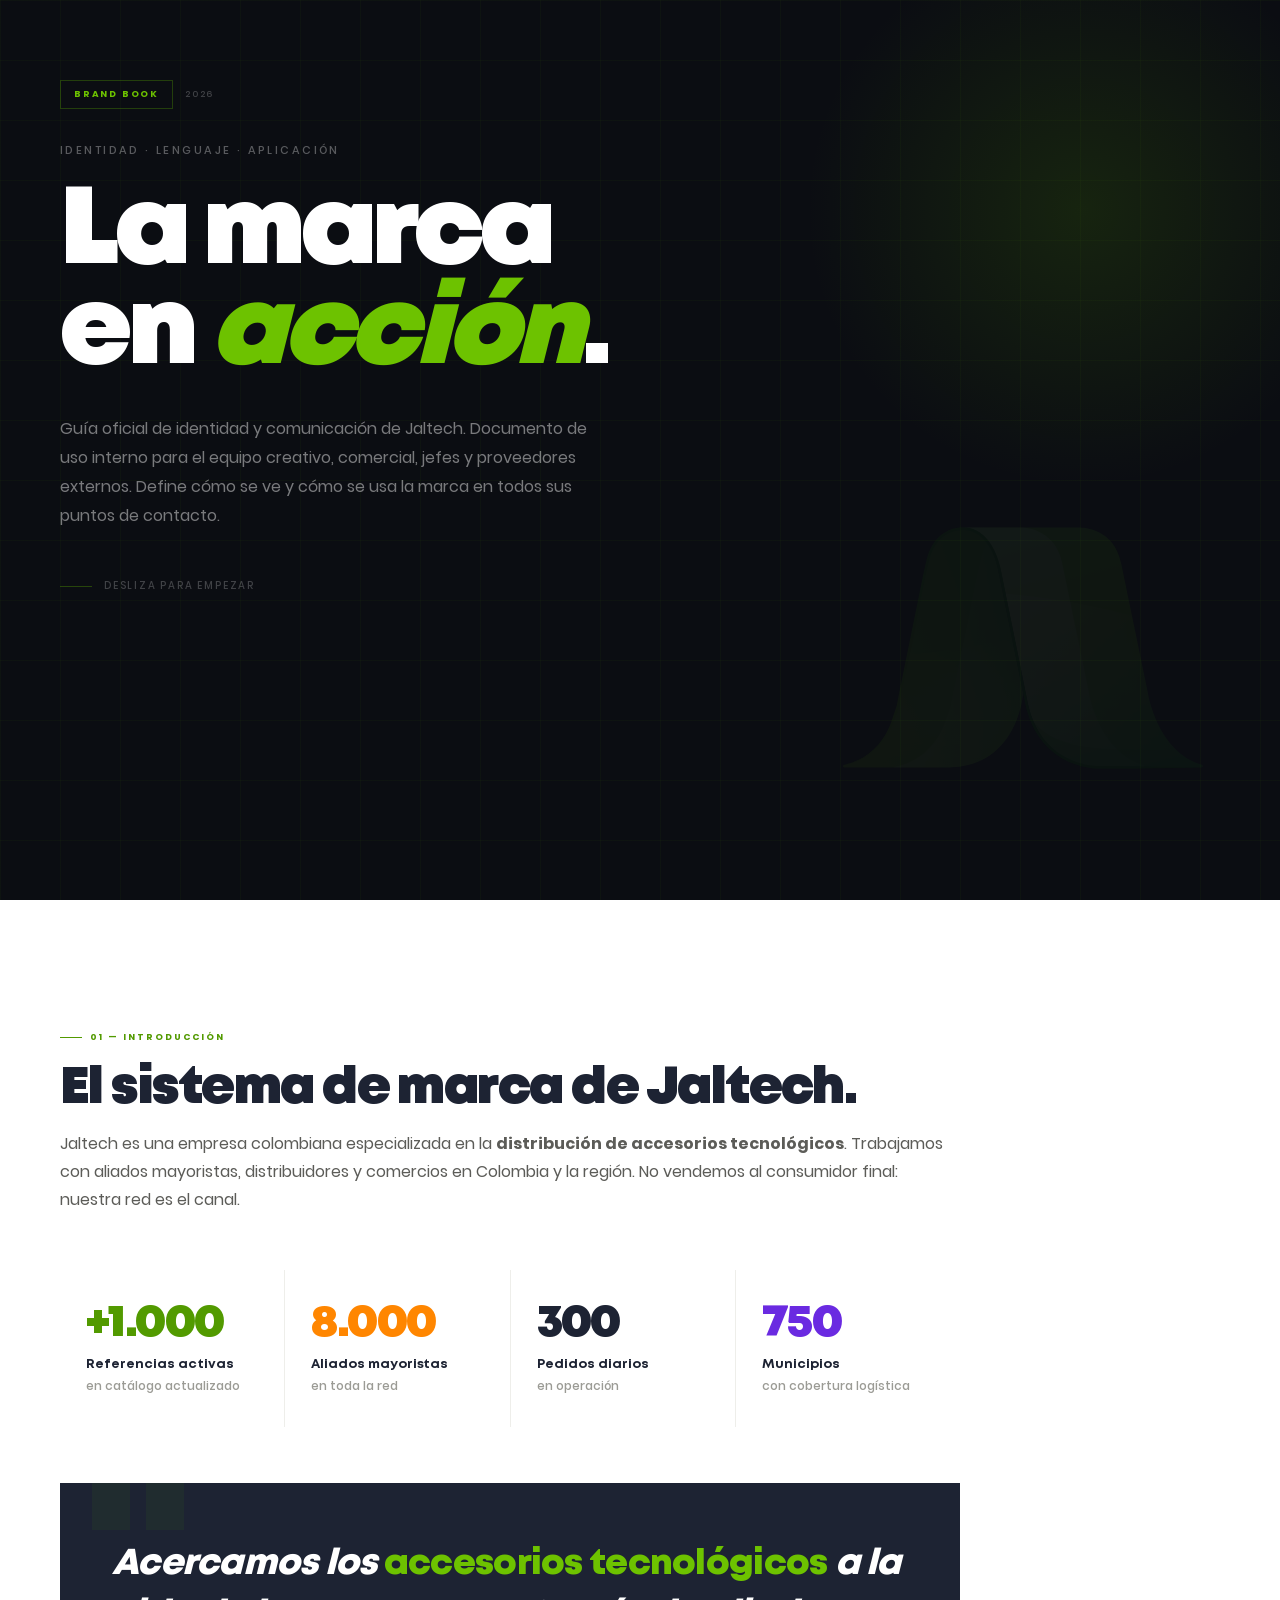
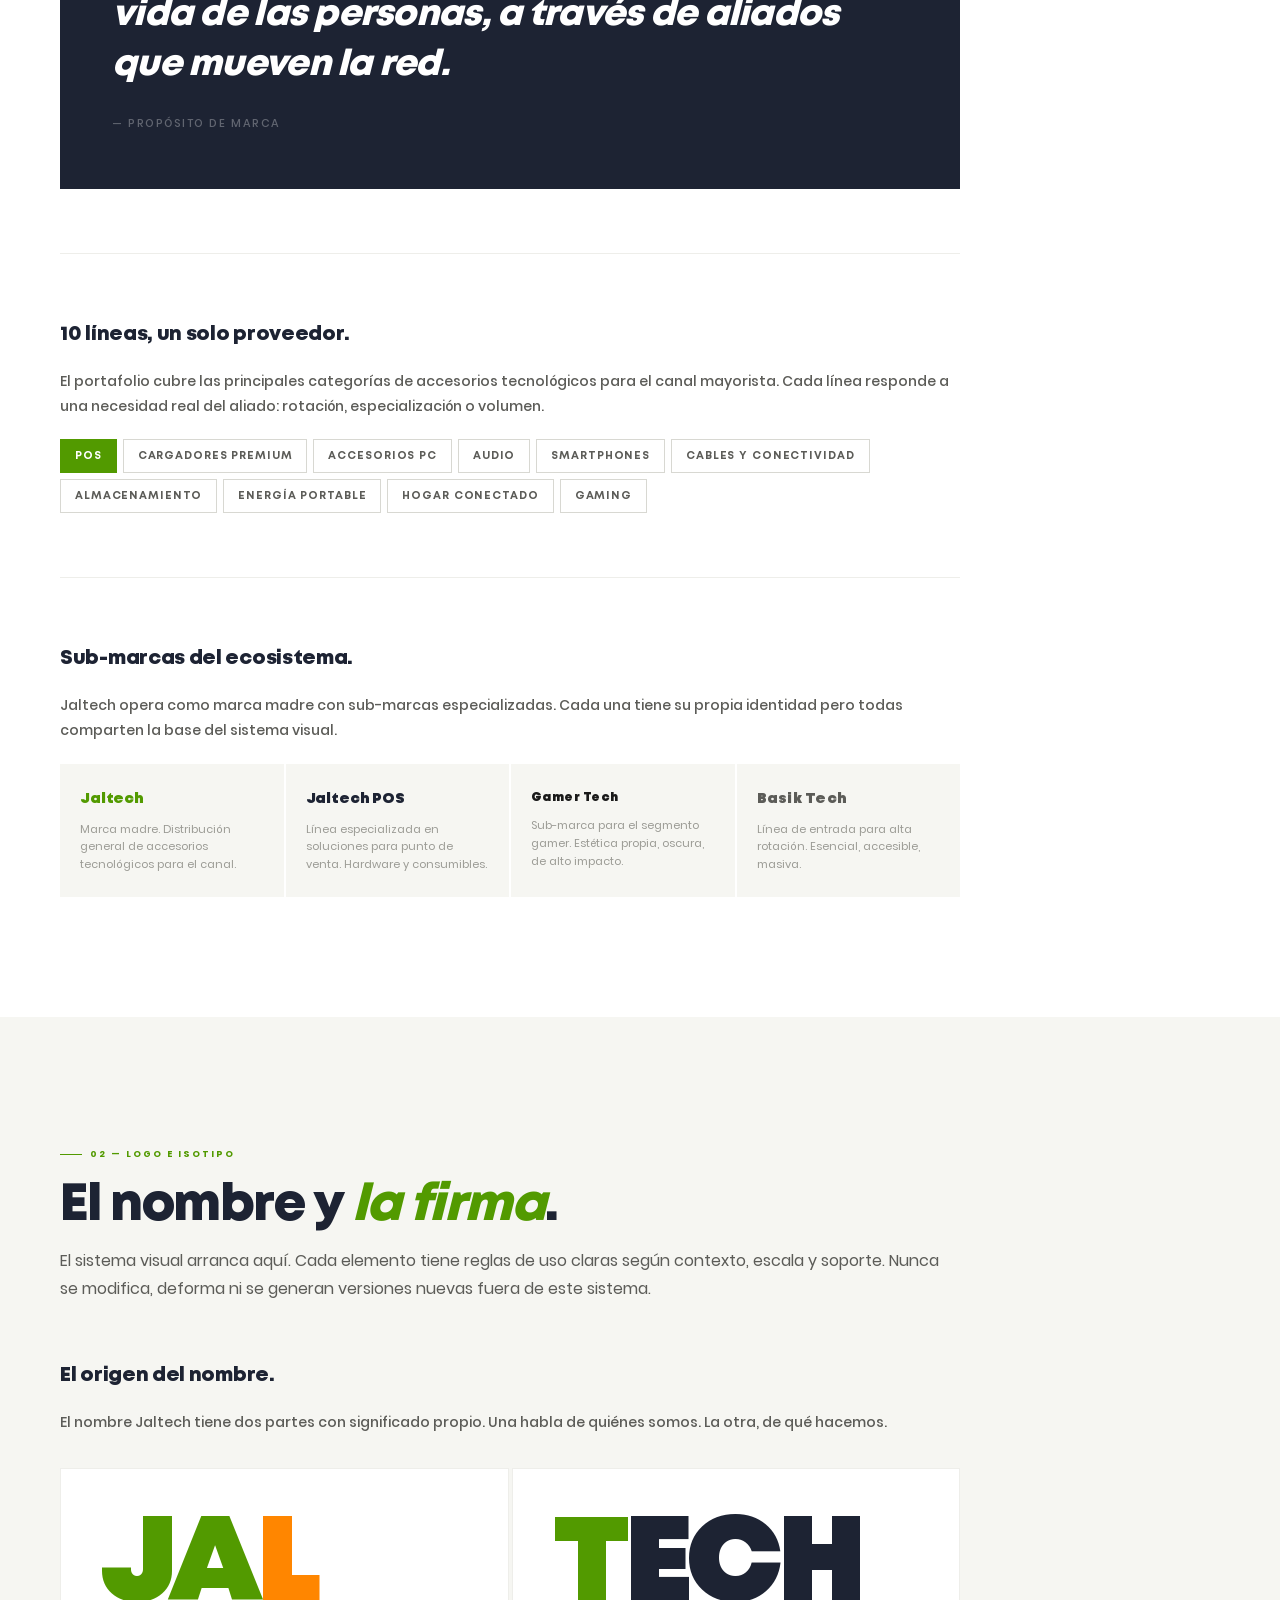
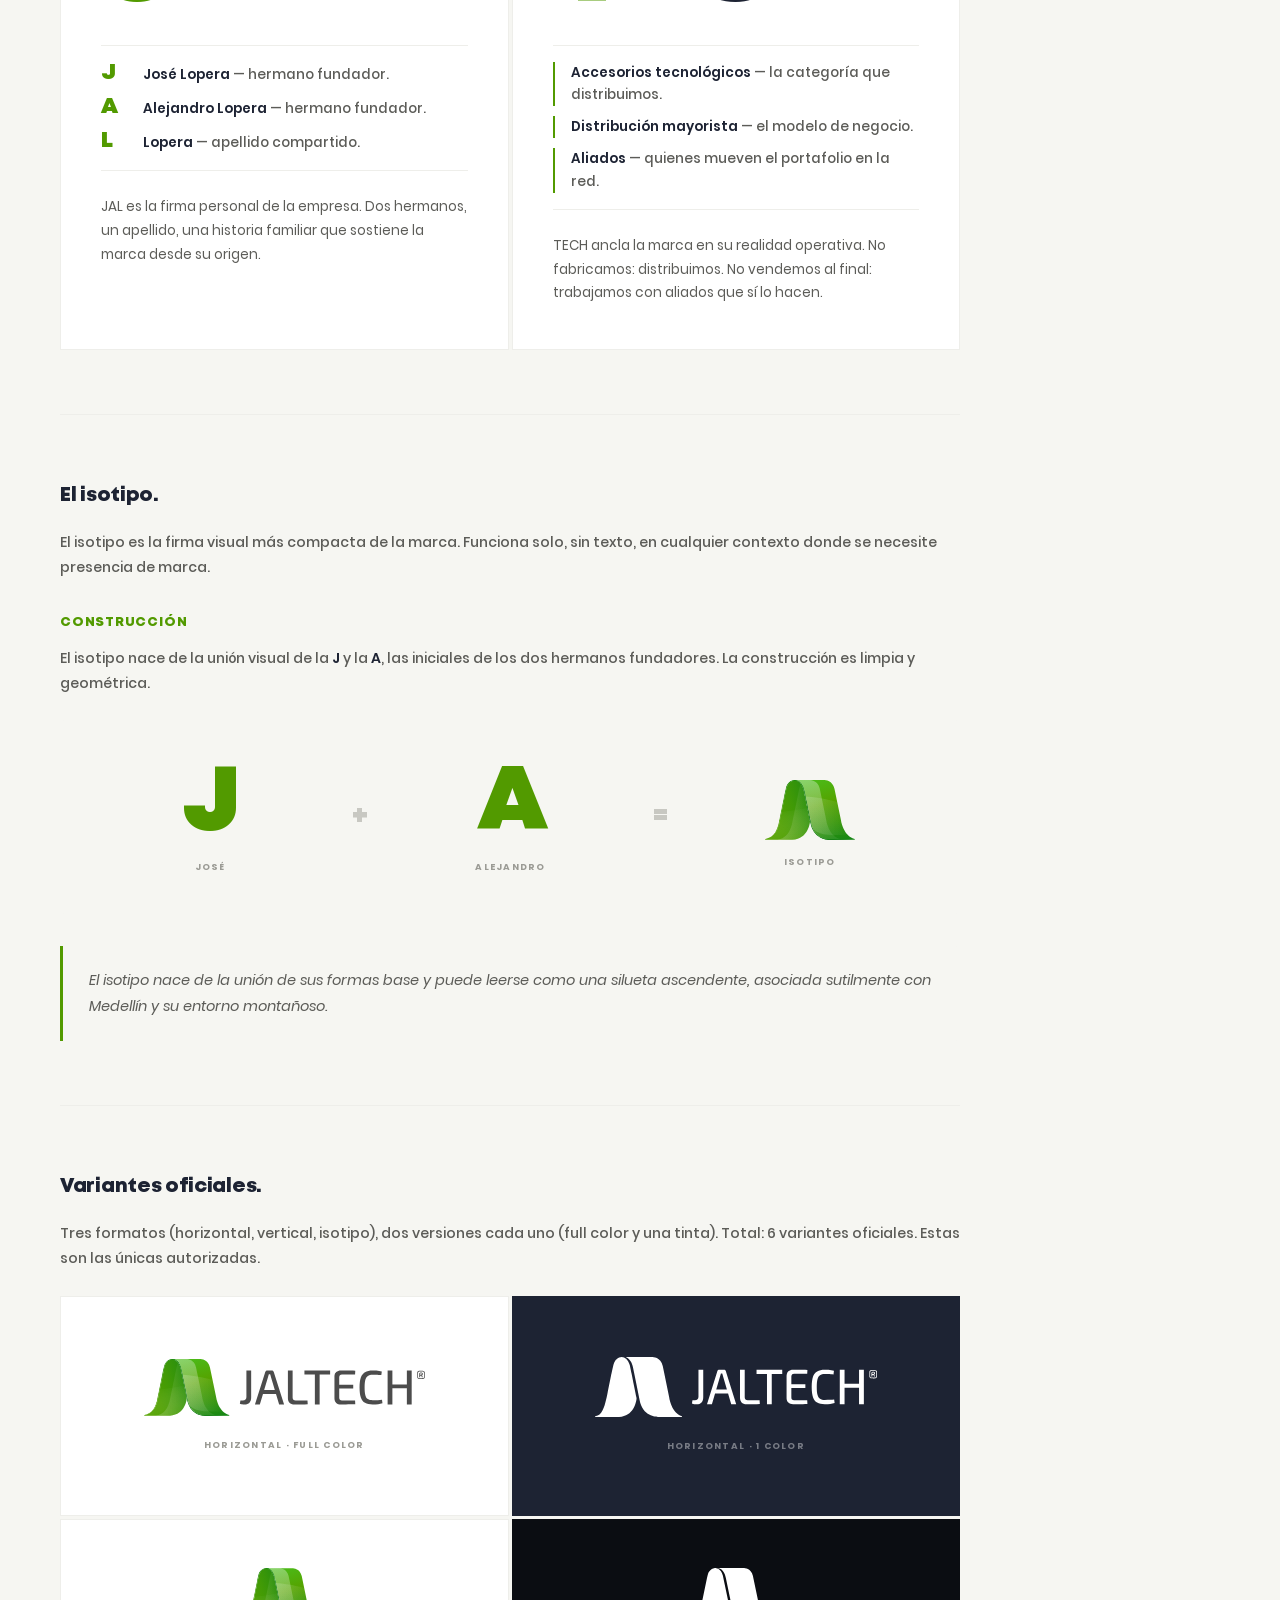
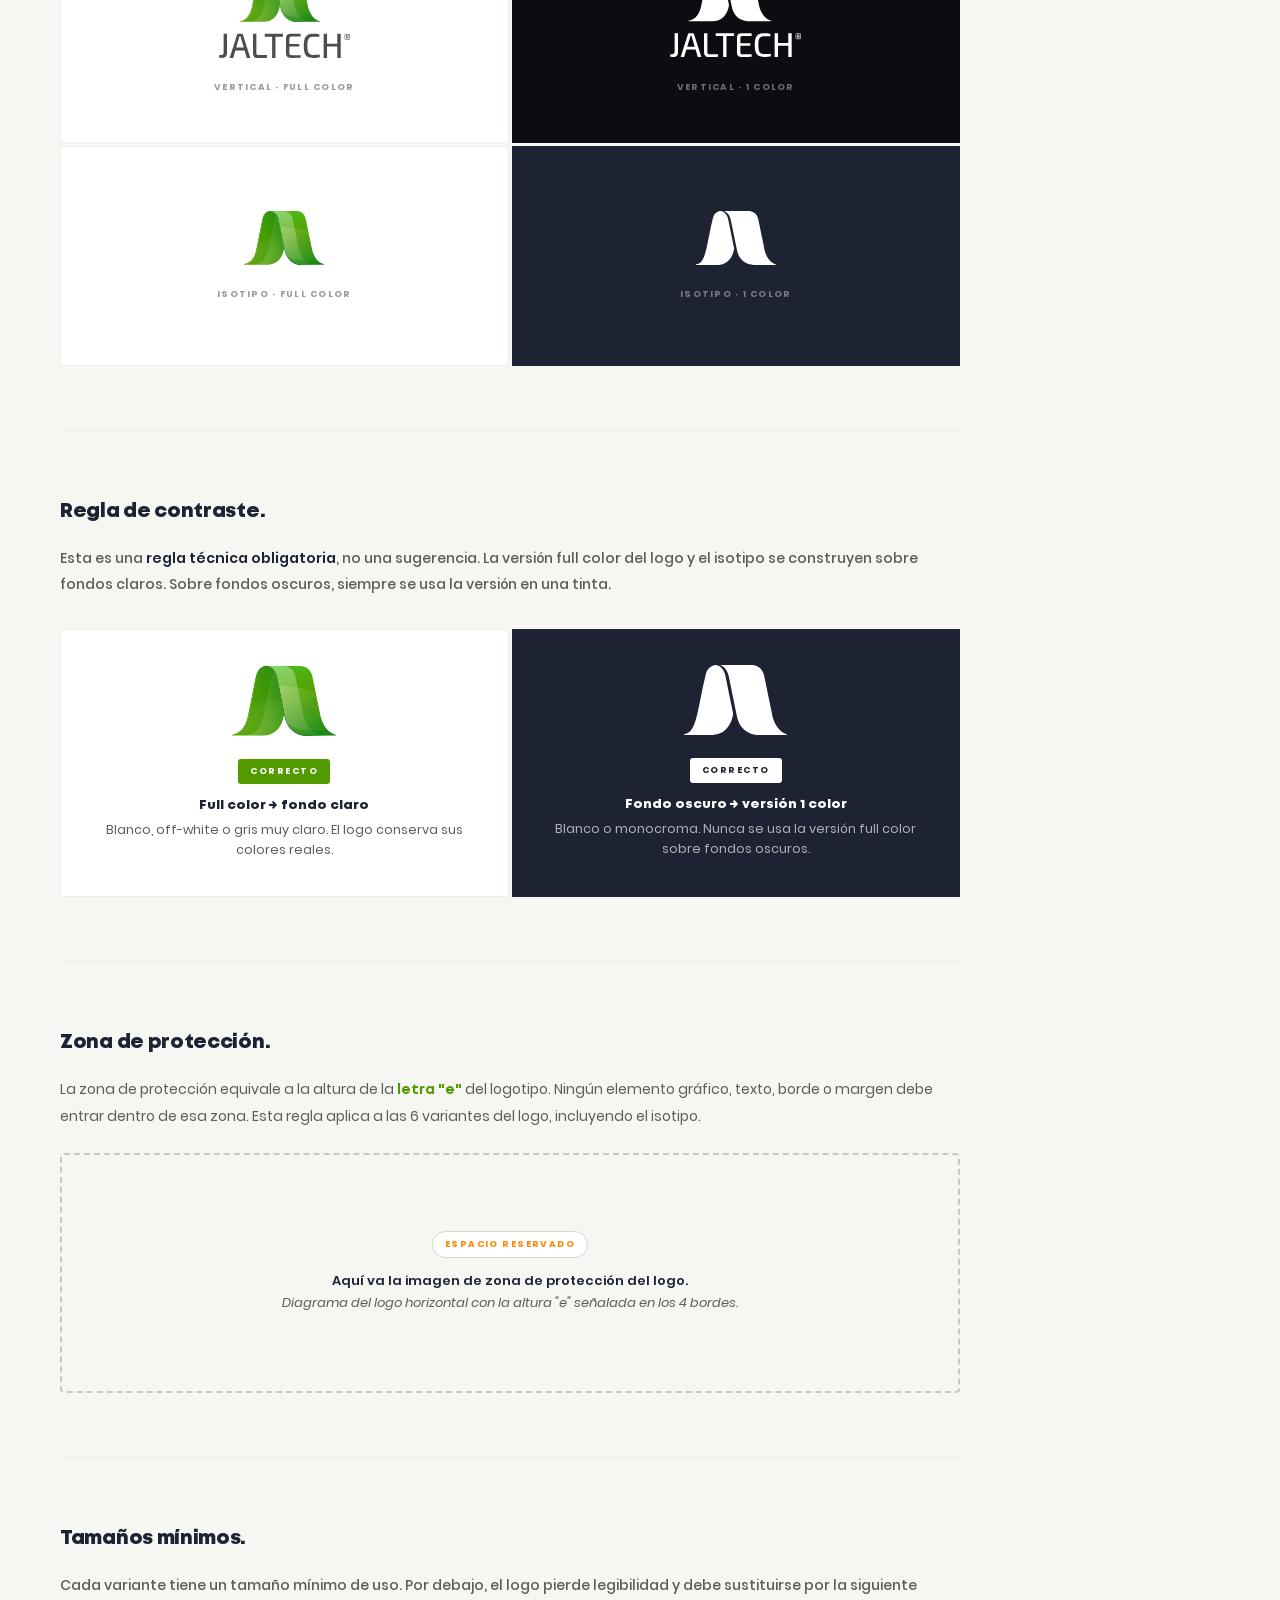
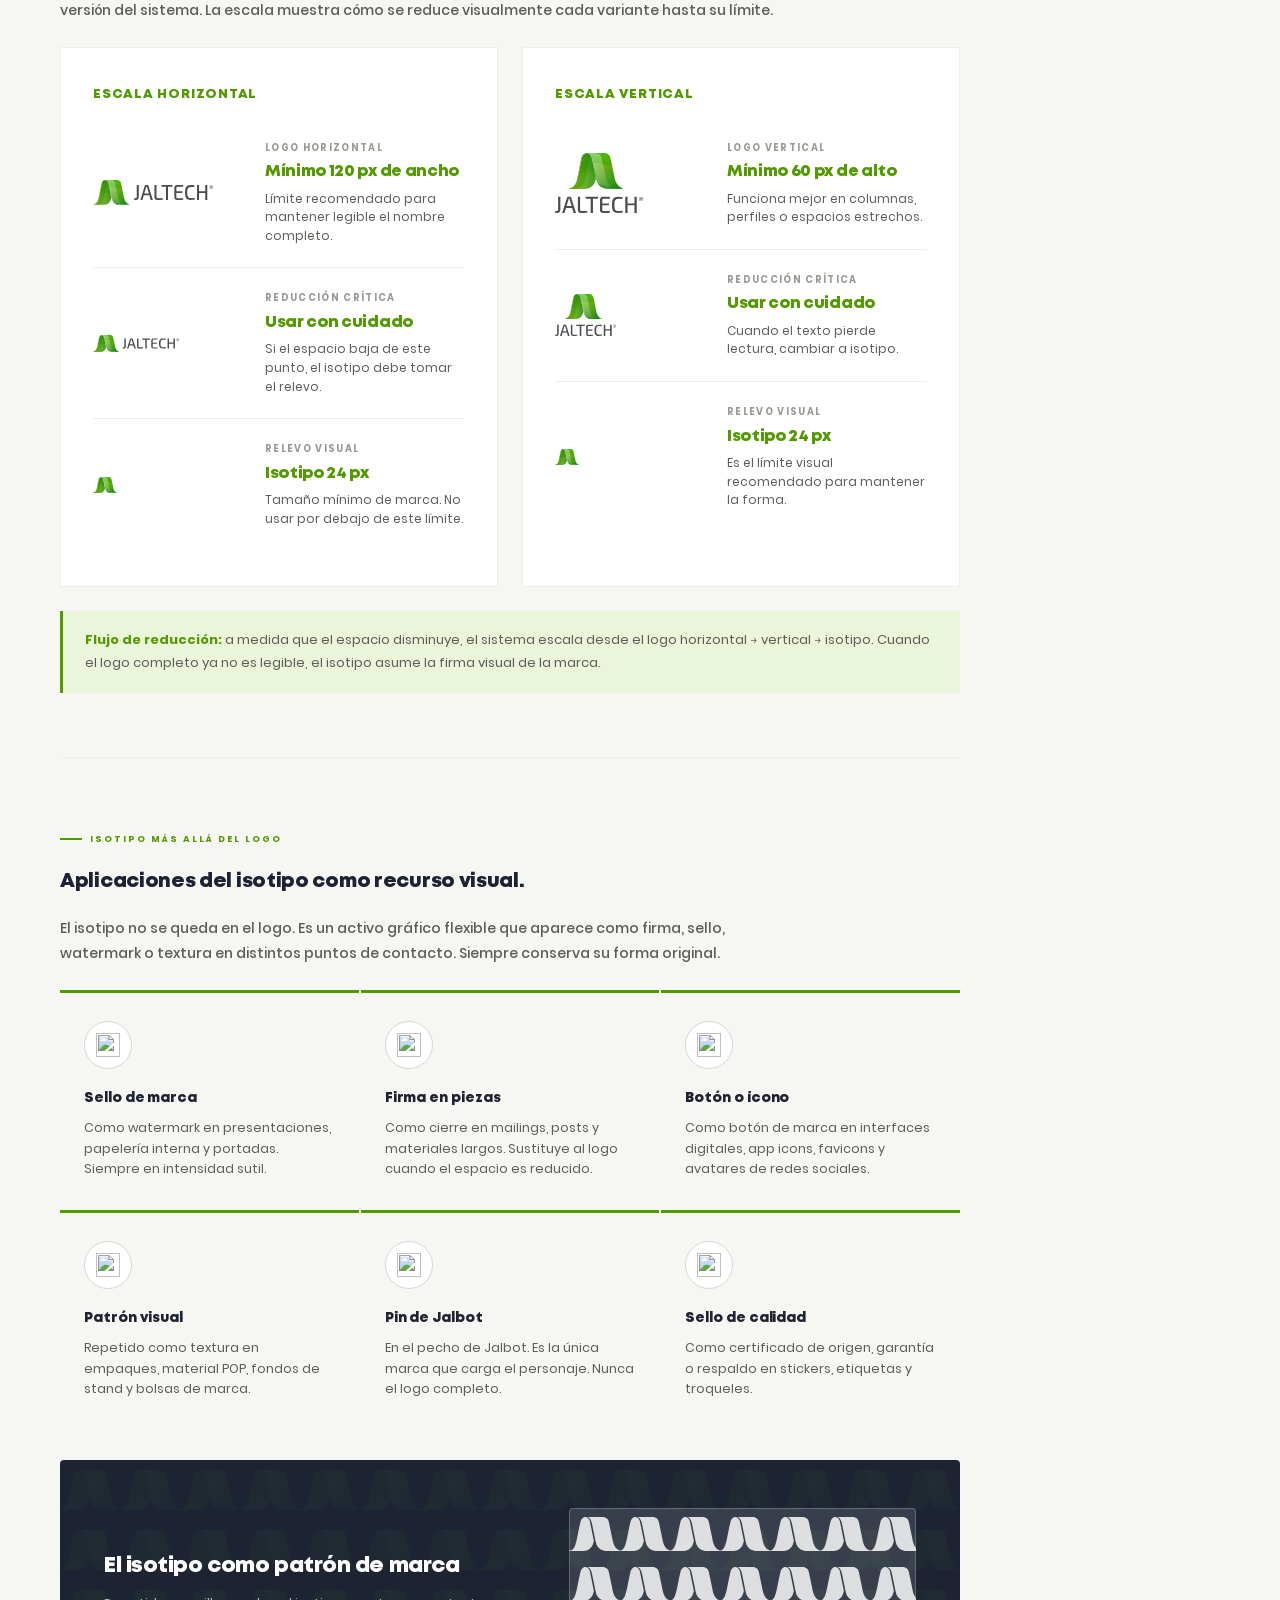
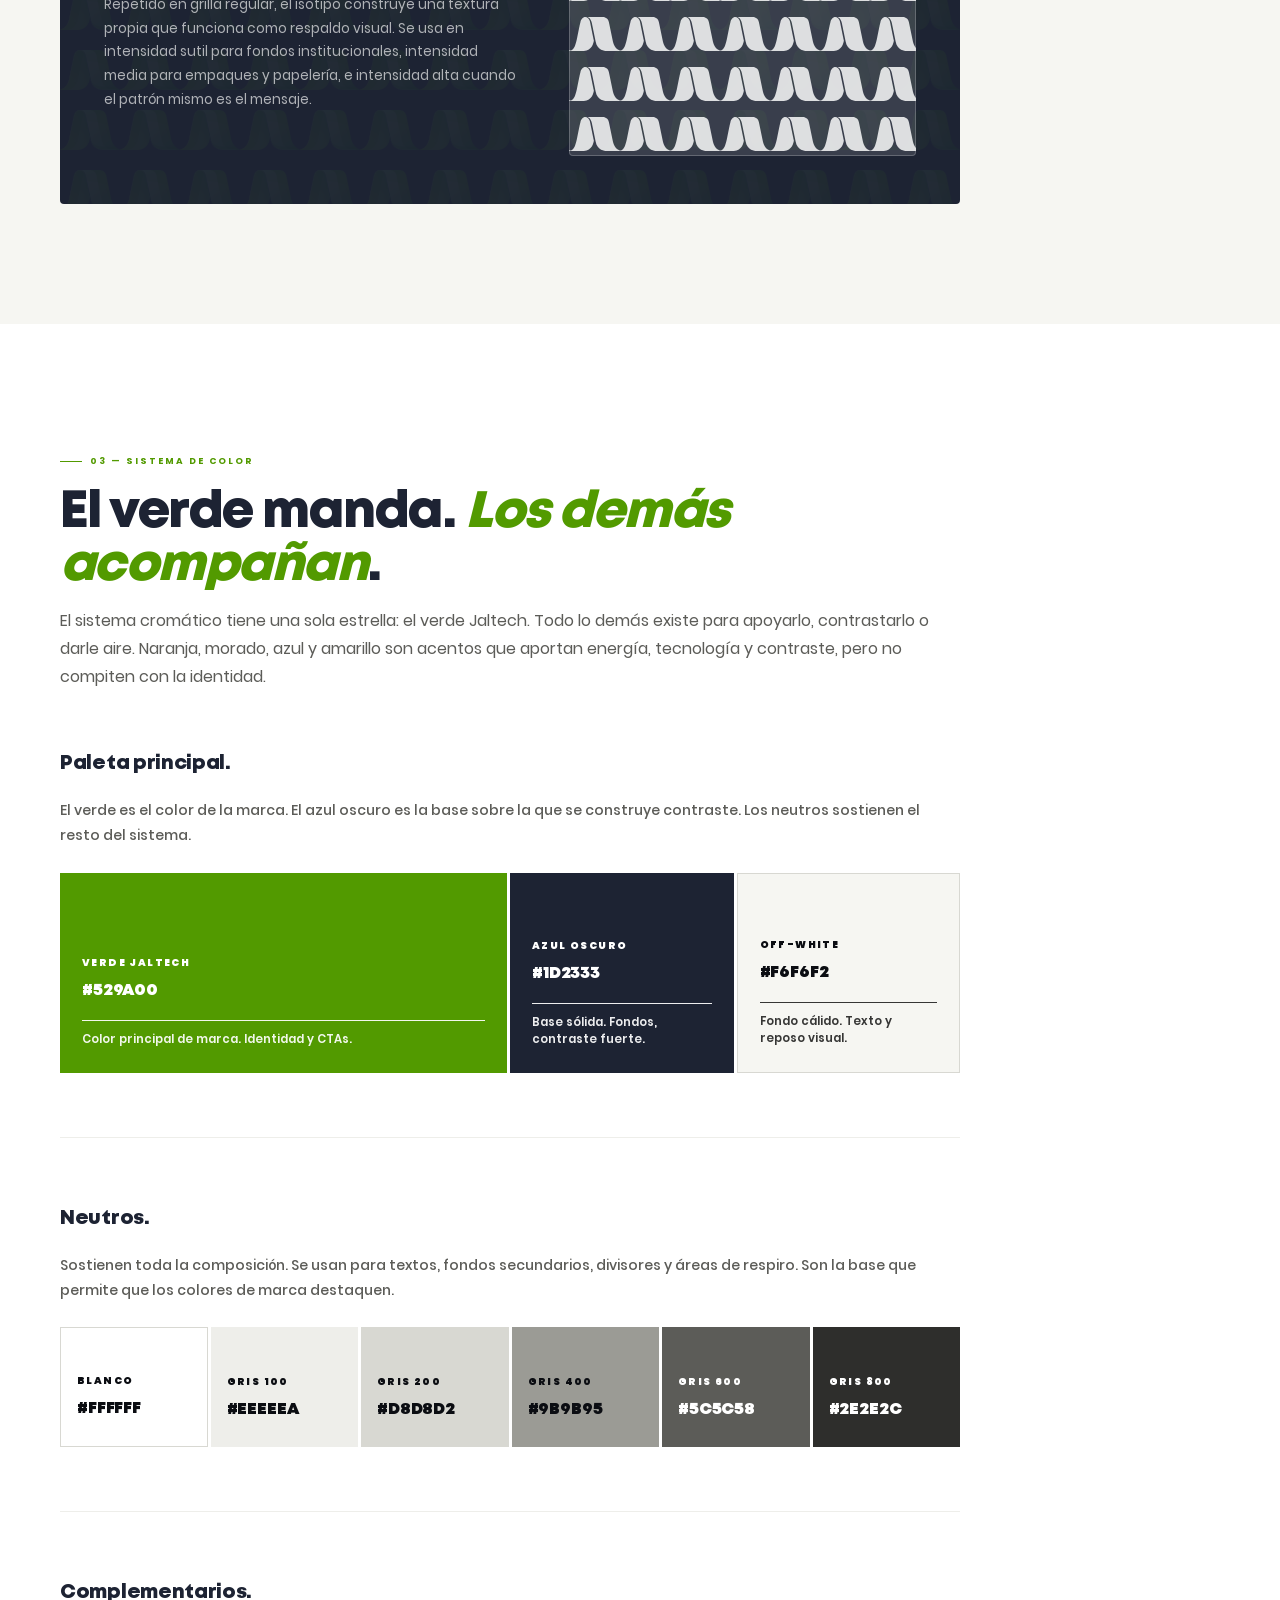
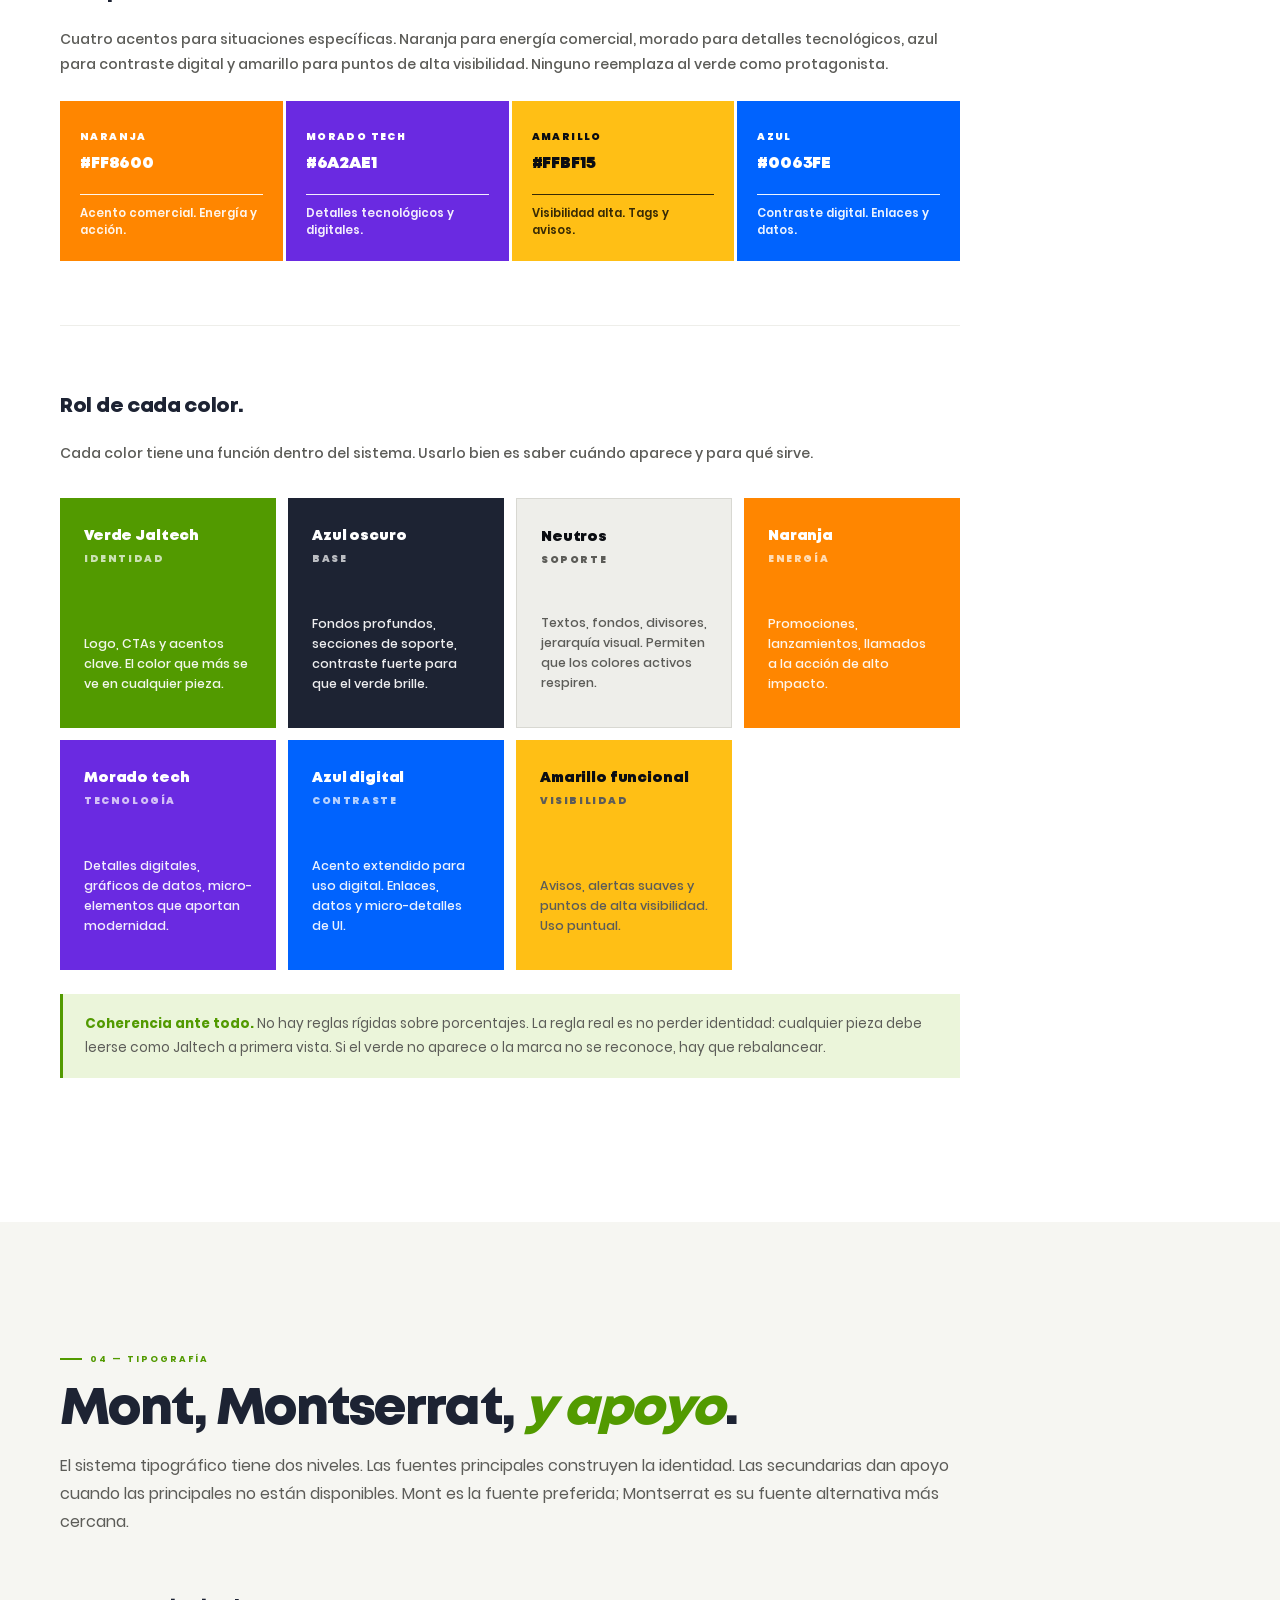
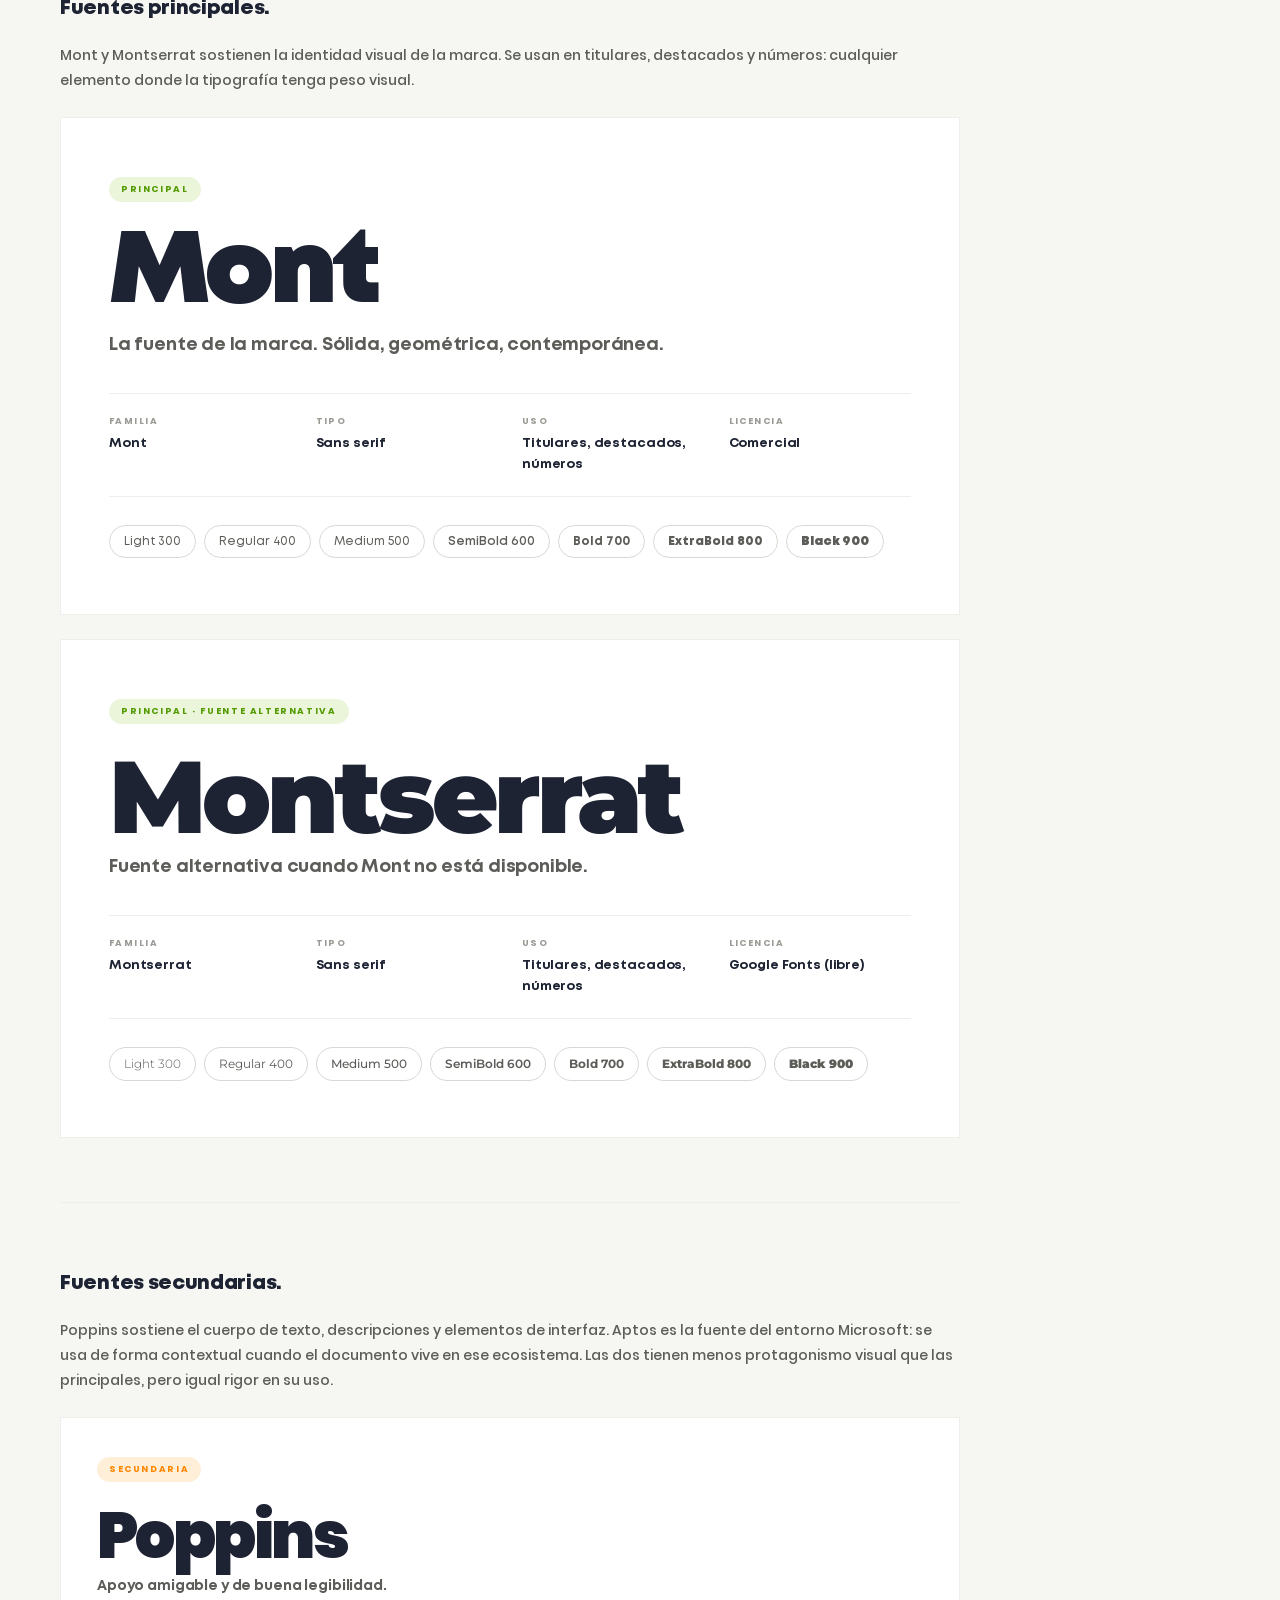
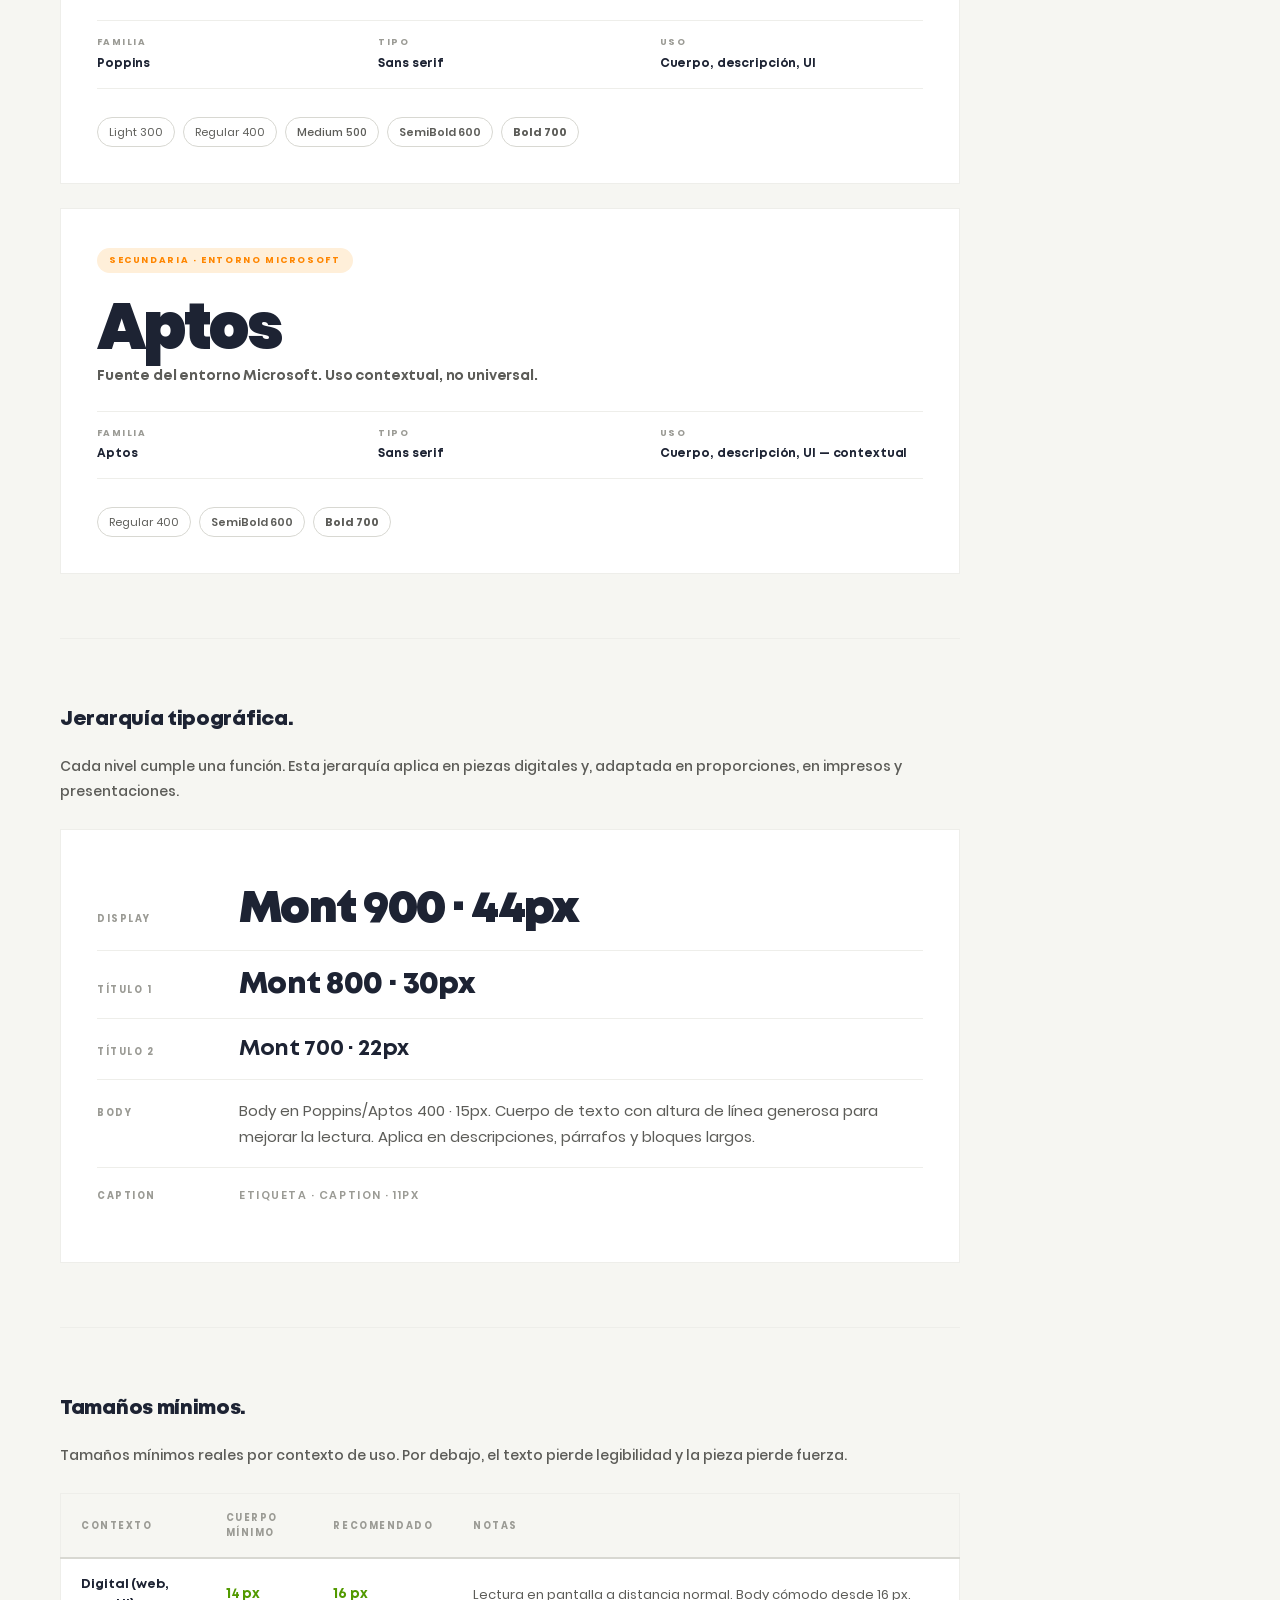
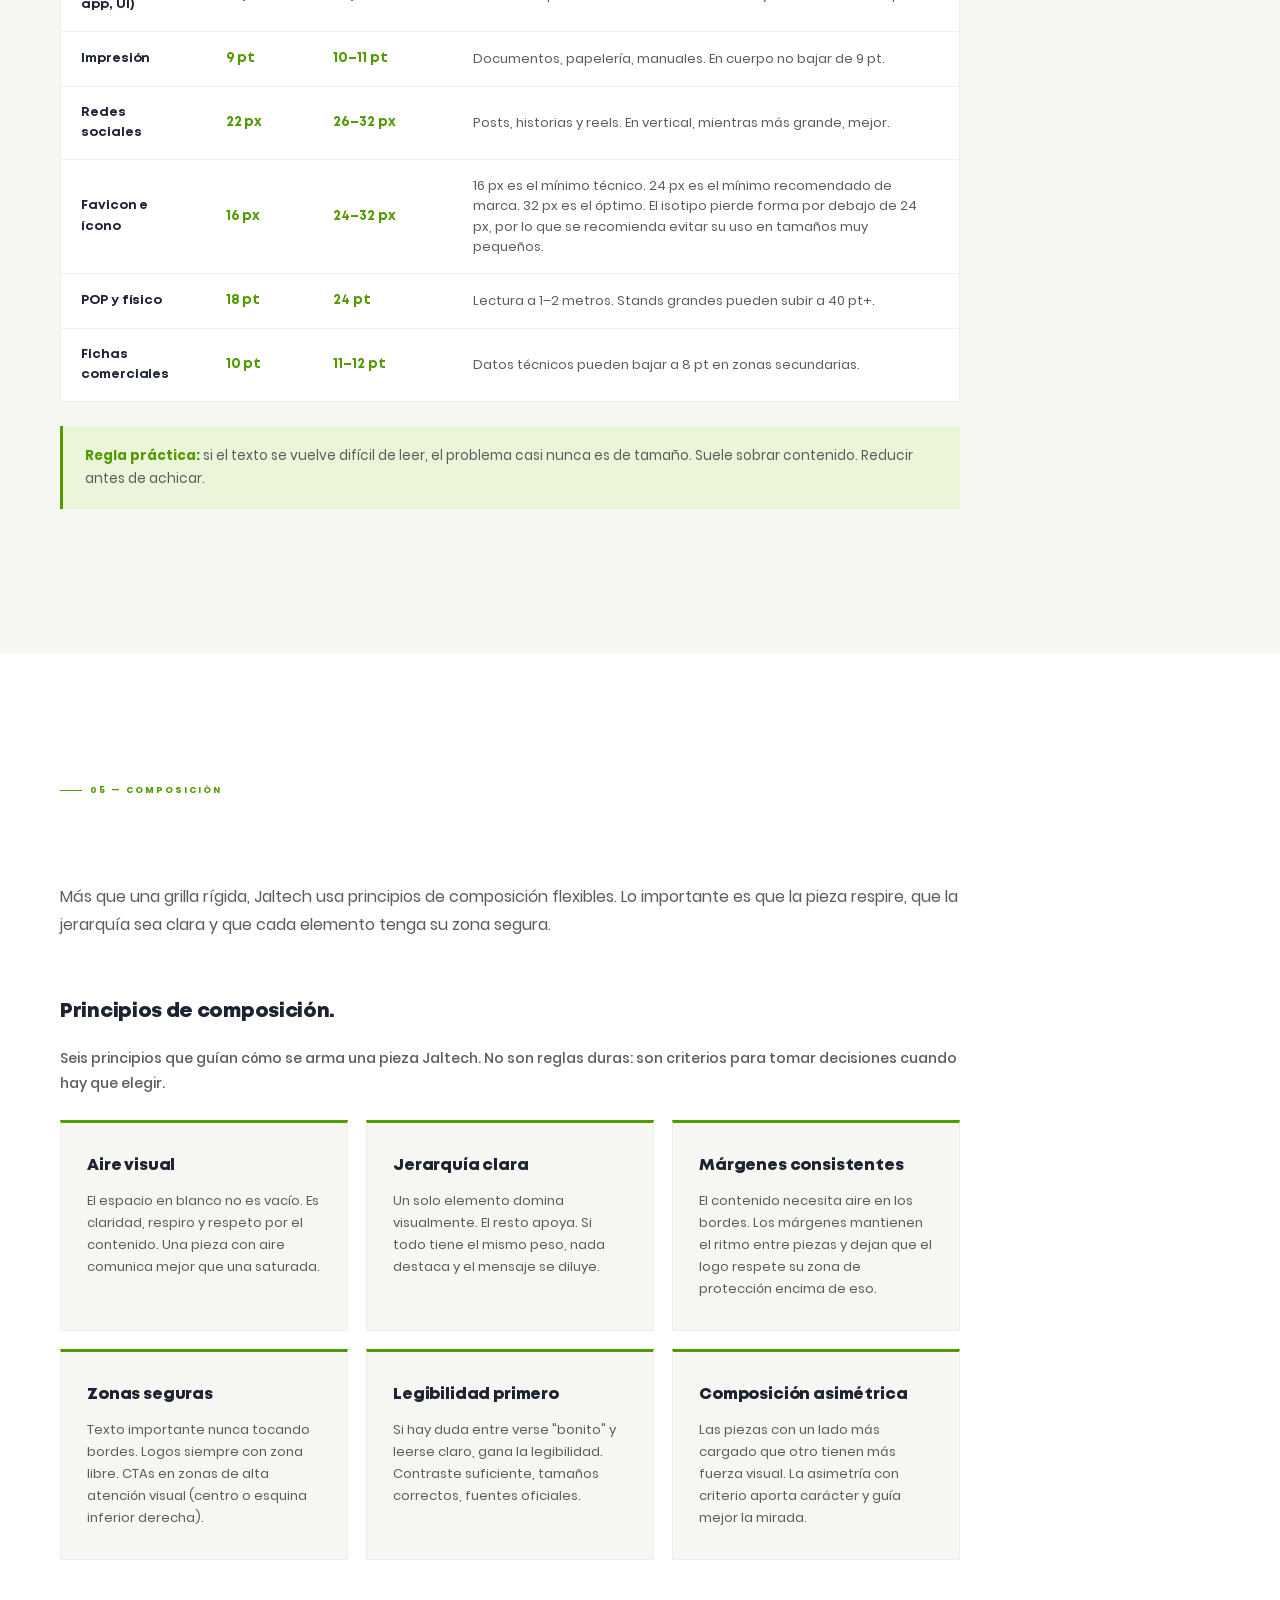
==== commit 0f0a13ab: "Corregir prioridad de fuentes locales" ====
--- a/brand-book-viewer.html
+++ b/brand-book-viewer.html
@@ -10,7 +10,94 @@
 
   <link rel="preconnect" href="https://fonts.googleapis.com" />
   <link rel="preconnect" href="https://fonts.gstatic.com" crossorigin />
-  <link href="https://fonts.googleapis.com/css2?family=Montserrat:ital,wght@0,300;0,400;0,500;0,600;0,700;0,800;0,900;1,300;1,400;1,500;1,600;1,700;1,800;1,900&family=Poppins:ital,wght@0,300;0,400;0,500;0,600;0,700;1,300;1,400;1,500;1,600;1,700&display=swap" rel="stylesheet" />
+  <!-- <link href="https://fonts.googleapis.com/css2?family=Montserrat:ital,wght@0,300;0,400;0,500;0,600;0,700;0,800;0,900;1,300;1,400;1,500;1,600;1,700;1,800;1,900&family=Poppins:ital,wght@0,300;0,400;0,500;0,600;0,700;1,300;1,400;1,500;1,600;1,700&display=swap" rel="stylesheet" /> -->
+
+  <style id="local-fonts">
+    /* --- Mont --- */
+    @font-face {
+      font-family: 'Mont';
+      src: url('assets/fonts/mont/Mont-Regular.ttf') format('truetype');
+      font-weight: 400;
+      font-style: normal;
+      font-display: swap;
+    }
+    @font-face {
+      font-family: 'Mont';
+      src: url('assets/fonts/mont/Mont-SemiBold.ttf') format('truetype');
+      font-weight: 600;
+      font-style: normal;
+      font-display: swap;
+    }
+    @font-face {
+      font-family: 'Mont';
+      src: url('assets/fonts/mont/Mont-Bold.ttf') format('truetype');
+      font-weight: 700;
+      font-style: normal;
+      font-display: swap;
+    }
+    @font-face {
+      font-family: 'Mont';
+      src: url('assets/fonts/mont/Mont-Heavy.ttf') format('truetype');
+      font-weight: 800;
+      font-style: normal;
+      font-display: swap;
+    }
+    @font-face {
+      font-family: 'Mont';
+      src: url('assets/fonts/mont/Mont-Black.ttf') format('truetype');
+      font-weight: 900;
+      font-style: normal;
+      font-display: swap;
+    }
+
+    /* --- Montserrat (Variable) --- */
+    @font-face {
+      font-family: 'Montserrat';
+      src: url('assets/fonts/montserrat/Montserrat-VariableFont_wght.ttf') format('truetype-variations');
+      font-weight: 100 900;
+      font-style: normal;
+      font-display: swap;
+    }
+    @font-face {
+      font-family: 'Montserrat';
+      src: url('assets/fonts/montserrat/Montserrat-Italic-VariableFont_wght.ttf') format('truetype-variations');
+      font-weight: 100 900;
+      font-style: italic;
+      font-display: swap;
+    }
+
+    /* --- Poppins --- */
+    @font-face {
+      font-family: 'Poppins';
+      src: url('assets/fonts/poppins/Poppins-Regular.ttf') format('truetype');
+      font-weight: 400; font-style: normal; font-display: swap;
+    }
+    @font-face {
+      font-family: 'Poppins';
+      src: url('assets/fonts/poppins/Poppins-Italic.ttf') format('truetype');
+      font-weight: 400; font-style: italic; font-display: swap;
+    }
+    @font-face {
+      font-family: 'Poppins';
+      src: url('assets/fonts/poppins/Poppins-Medium.ttf') format('truetype');
+      font-weight: 500; font-style: normal; font-display: swap;
+    }
+    @font-face {
+      font-family: 'Poppins';
+      src: url('assets/fonts/poppins/Poppins-SemiBold.ttf') format('truetype');
+      font-weight: 600; font-style: normal; font-display: swap;
+    }
+    @font-face {
+      font-family: 'Poppins';
+      src: url('assets/fonts/poppins/Poppins-Bold.ttf') format('truetype');
+      font-weight: 700; font-style: normal; font-display: swap;
+    }
+    @font-face {
+      font-family: 'Poppins';
+      src: url('assets/fonts/poppins/Poppins-Black.ttf') format('truetype');
+      font-weight: 900; font-style: normal; font-display: swap;
+    }
+  </style>
 
   <style>
   :root {
@@ -35,12 +122,12 @@
     --gris-600:        #5C5C58;
     --gris-800:        #2E2E2C;
     --azul-extra:      #0063FE;
-    --amarillo:        #FFBF15;
+    --amarillo:        #FFBF15; 
     --error:           #D93B3B;
     /* Tipografía: Mont/Montserrat principales · Poppins/Aptos secundarias */
-    --font-display:    'Mont', 'Montserrat', sans-serif;
-    --font-body:       'Aptos', 'Poppins', sans-serif;
-    --font-secondary:  'Aptos', 'Poppins', sans-serif;
+    --font-display:    'Mont', 'Montserrat', 'Poppins', sans-serif;
+    --font-body:       'Poppins', 'Montserrat', 'Aptos', sans-serif;
+    --font-secondary:  'Poppins', 'Montserrat', 'Aptos', sans-serif;
     --sidebar-w:       220px;
     --content-max:     900px;
     --pad-xl:          120px 60px;
@@ -154,7 +241,7 @@
   .sec-title {
     font-family: var(--font-display); font-weight: 800;
     font-size: clamp(32px, 4vw, 54px);
-    line-height: 1.04; letter-spacing: -0.03em;
+    line-height: 1.04; letter-spacing: -0.03em; 
     margin-bottom: 14px;
   }
   .sec-title em { font-style: italic; color: var(--verde); }
@@ -274,7 +361,7 @@
     color: rgba(255,255,255,0.32); margin-bottom: 24px;
   }
   .cover-title {
-    font-family: var(--font-display); font-weight: 800;
+    font-family: var(--font-display); font-weight: 900;
     font-size: clamp(54px, 8.5vw, 130px);
     line-height: 0.92; letter-spacing: -0.04em;
     color: #fff; margin-bottom: 32px;
@@ -2065,7 +2152,7 @@
         <span class="cover-year">2026</span>
       </div>
       <span class="cover-sup">Identidad · Lenguaje · Aplicación</span>
-      <h1 class="cover-title">
+      <h1 class="cover-title" style="font-family: 'Mont', 'Montserrat', sans-serif; font-weight: 900;">
         La marca<br>
         en <span class="green italic">acción</span>.
       </h1>
@@ -2080,7 +2167,7 @@
   <section id="intro" class="section">
     <div class="section-inner">
       <div class="sec-tag reveal">01 — Introducción</div>
-      <h2 class="sec-title reveal d1">Quiénes somos.</h2>
+      <h2 class="sec-title reveal d1" style="font-family: 'Mont', 'Montserrat', sans-serif; font-weight: 900;">El sistema de marca de Jaltech.</h2>
       <p class="sec-lead reveal d2">
         Jaltech es una empresa colombiana especializada en la <strong>distribución de accesorios tecnológicos</strong>. Trabajamos con aliados mayoristas, distribuidores y comercios en Colombia y la región. No vendemos al consumidor final: nuestra red es el canal.
       </p>
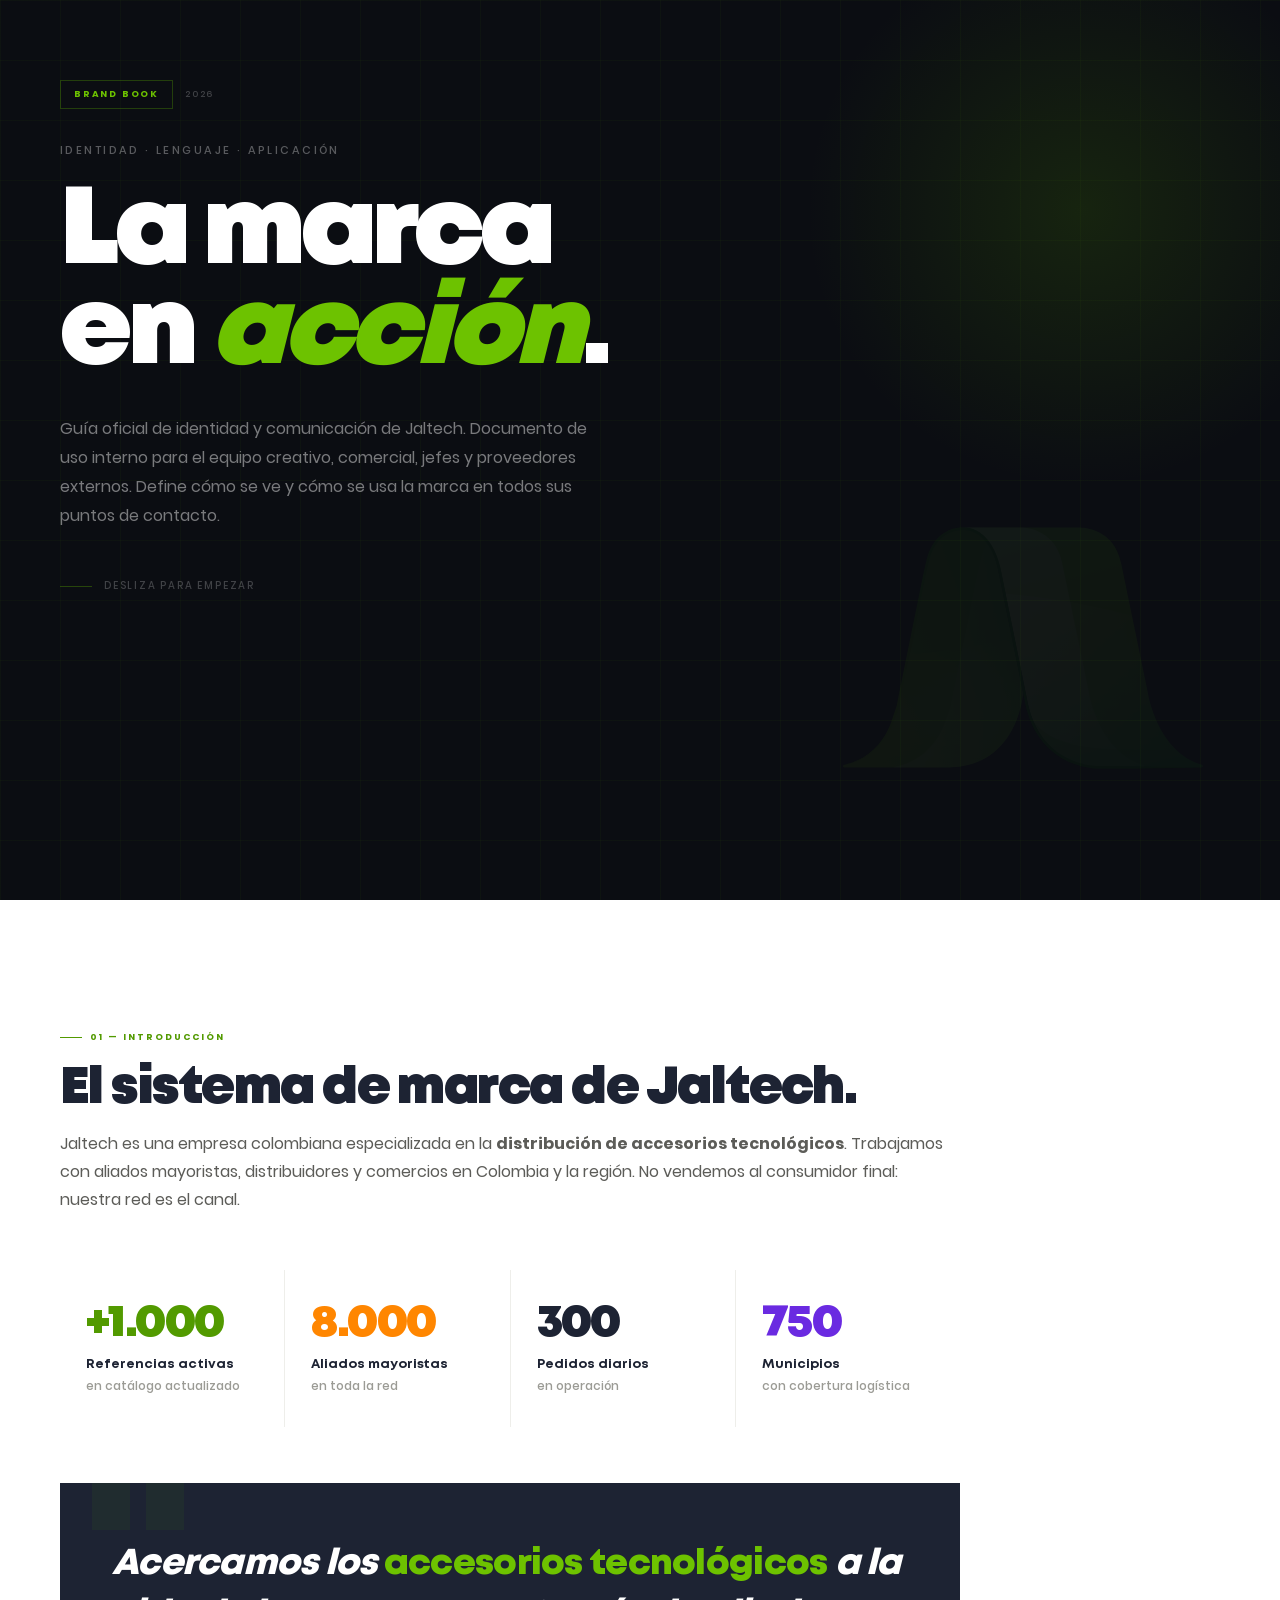
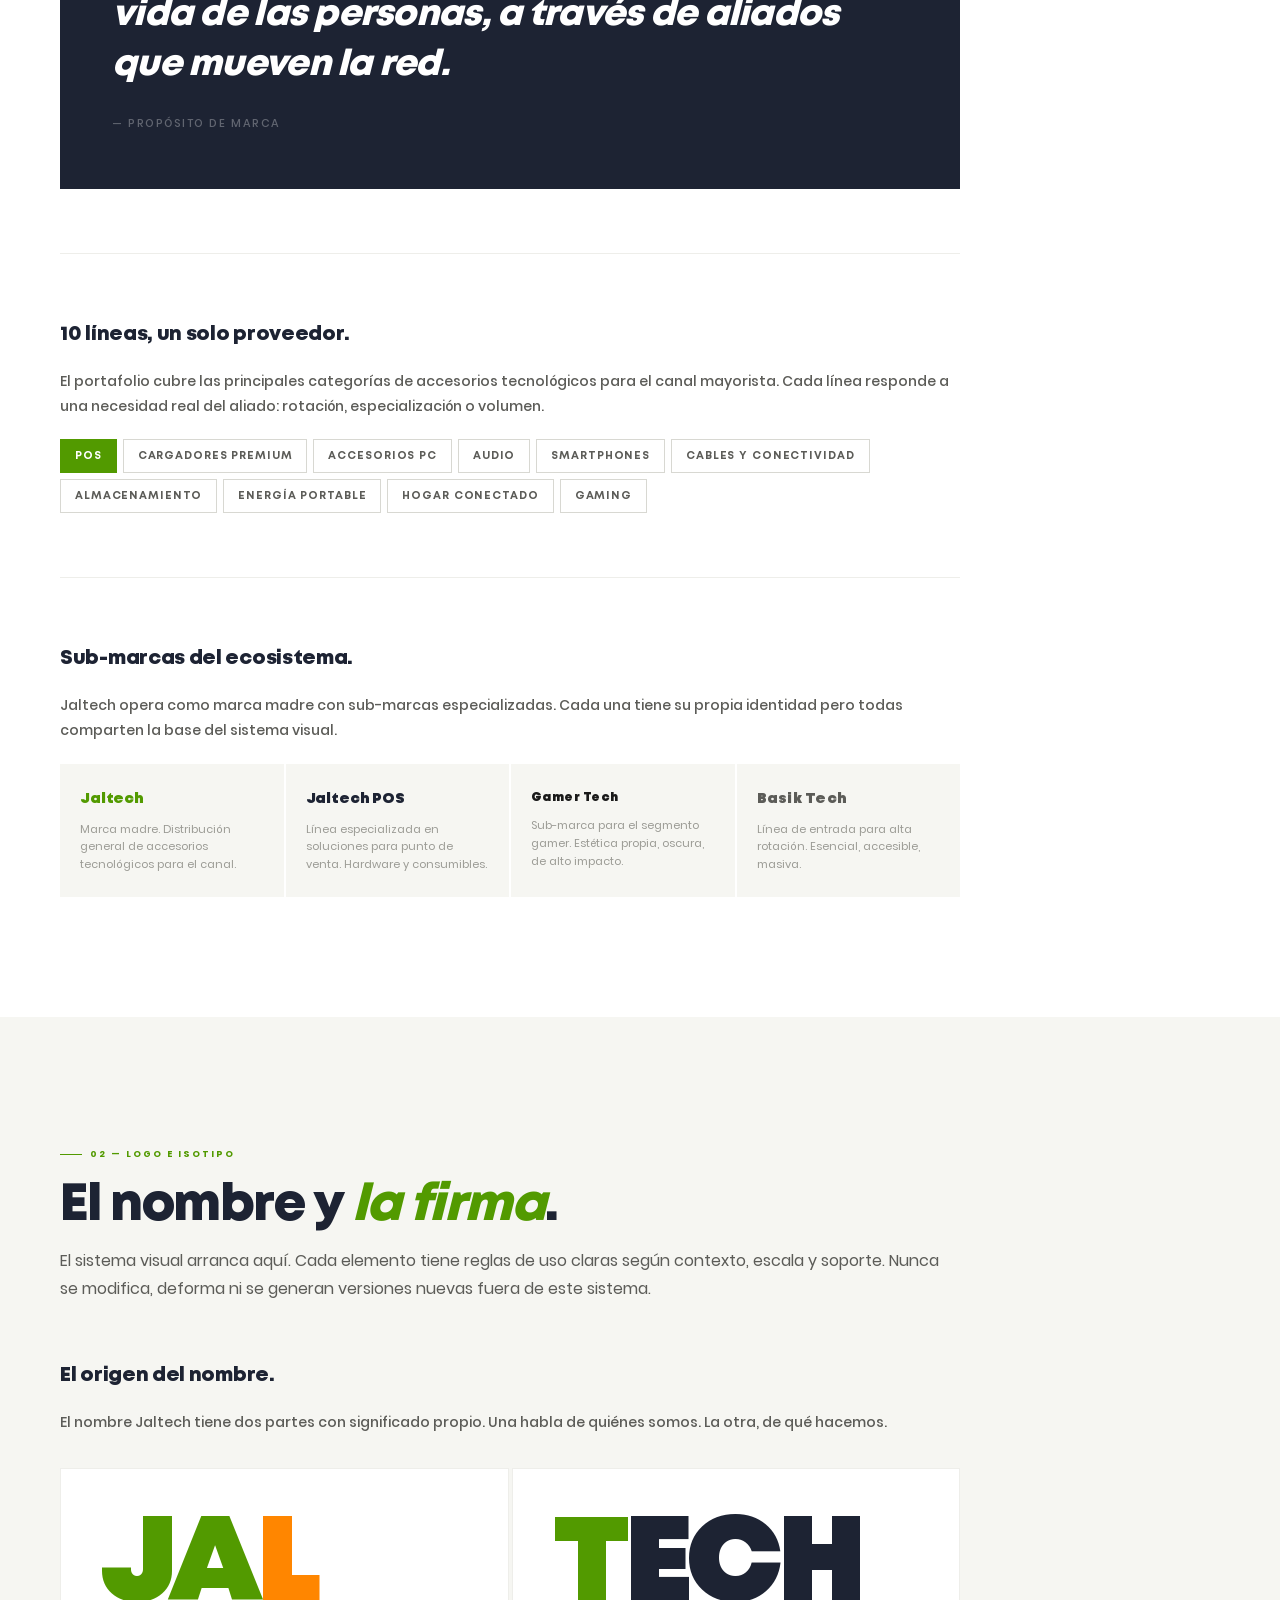
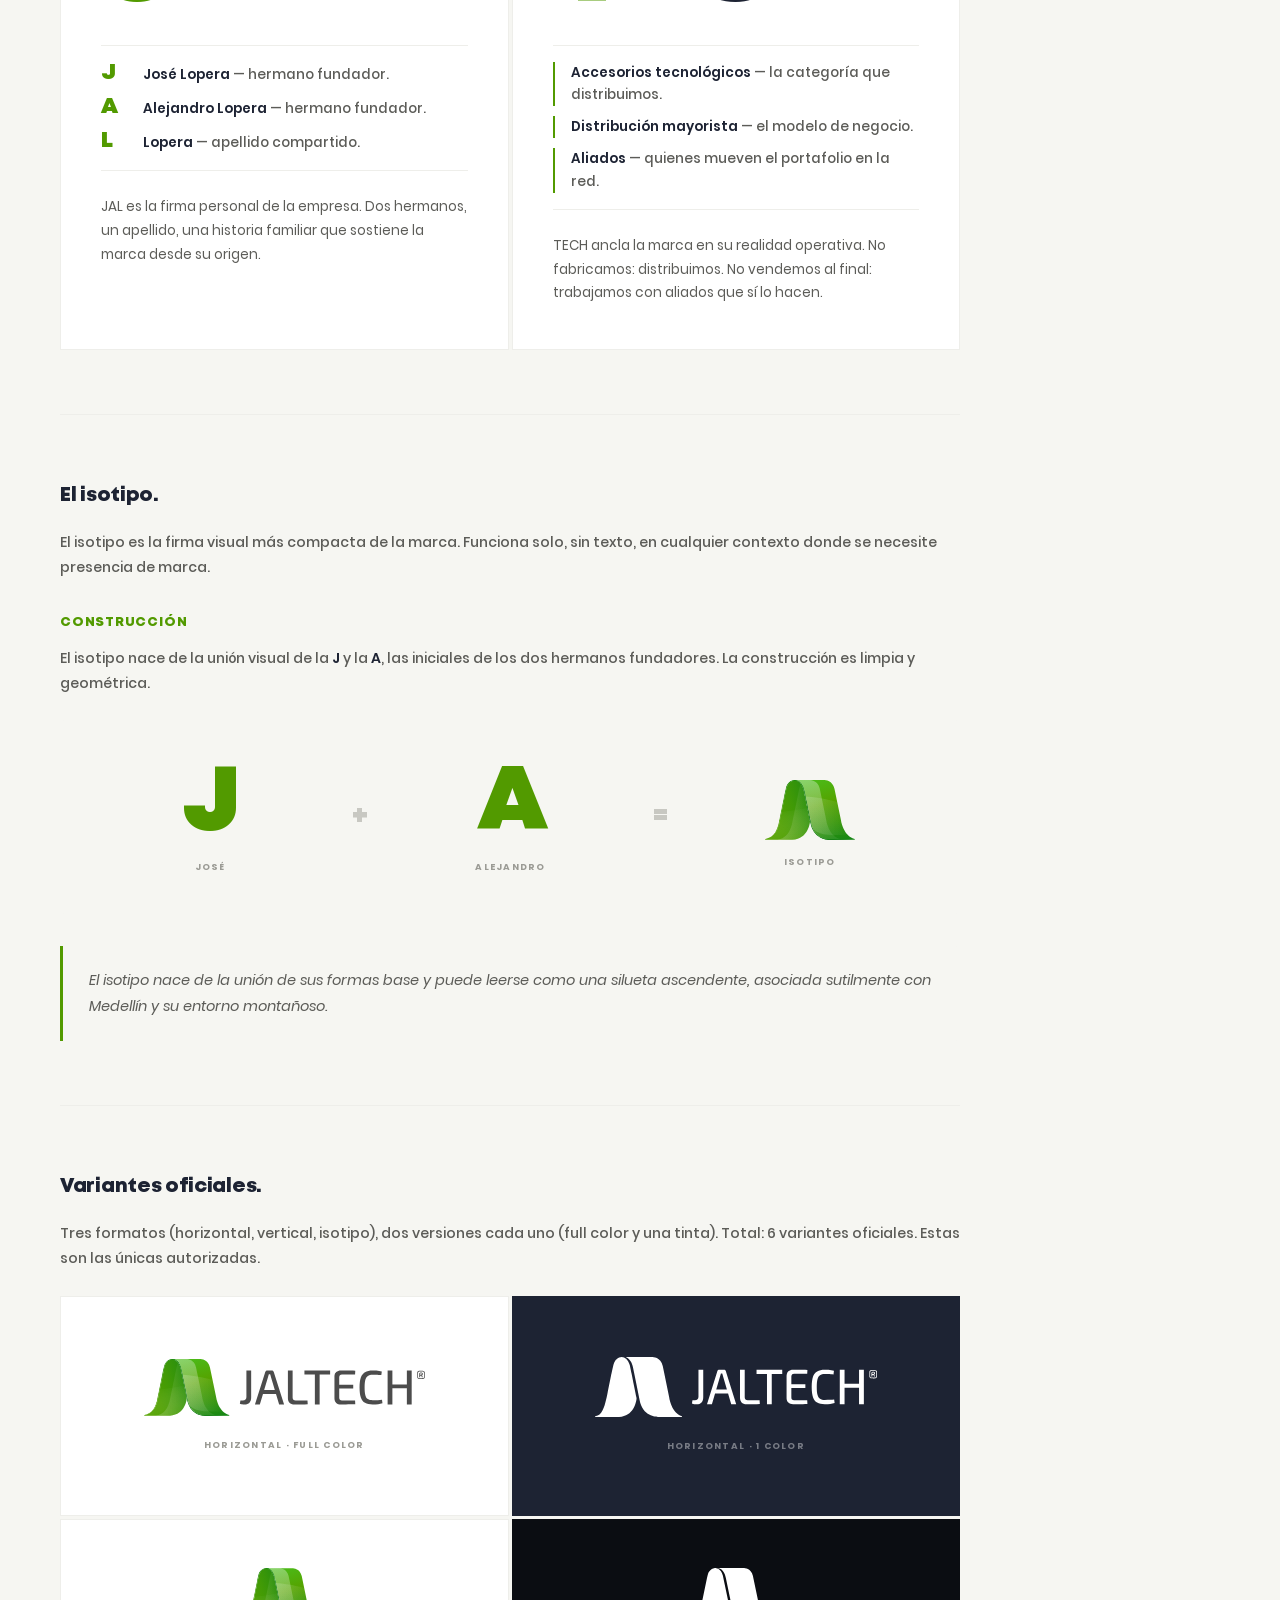
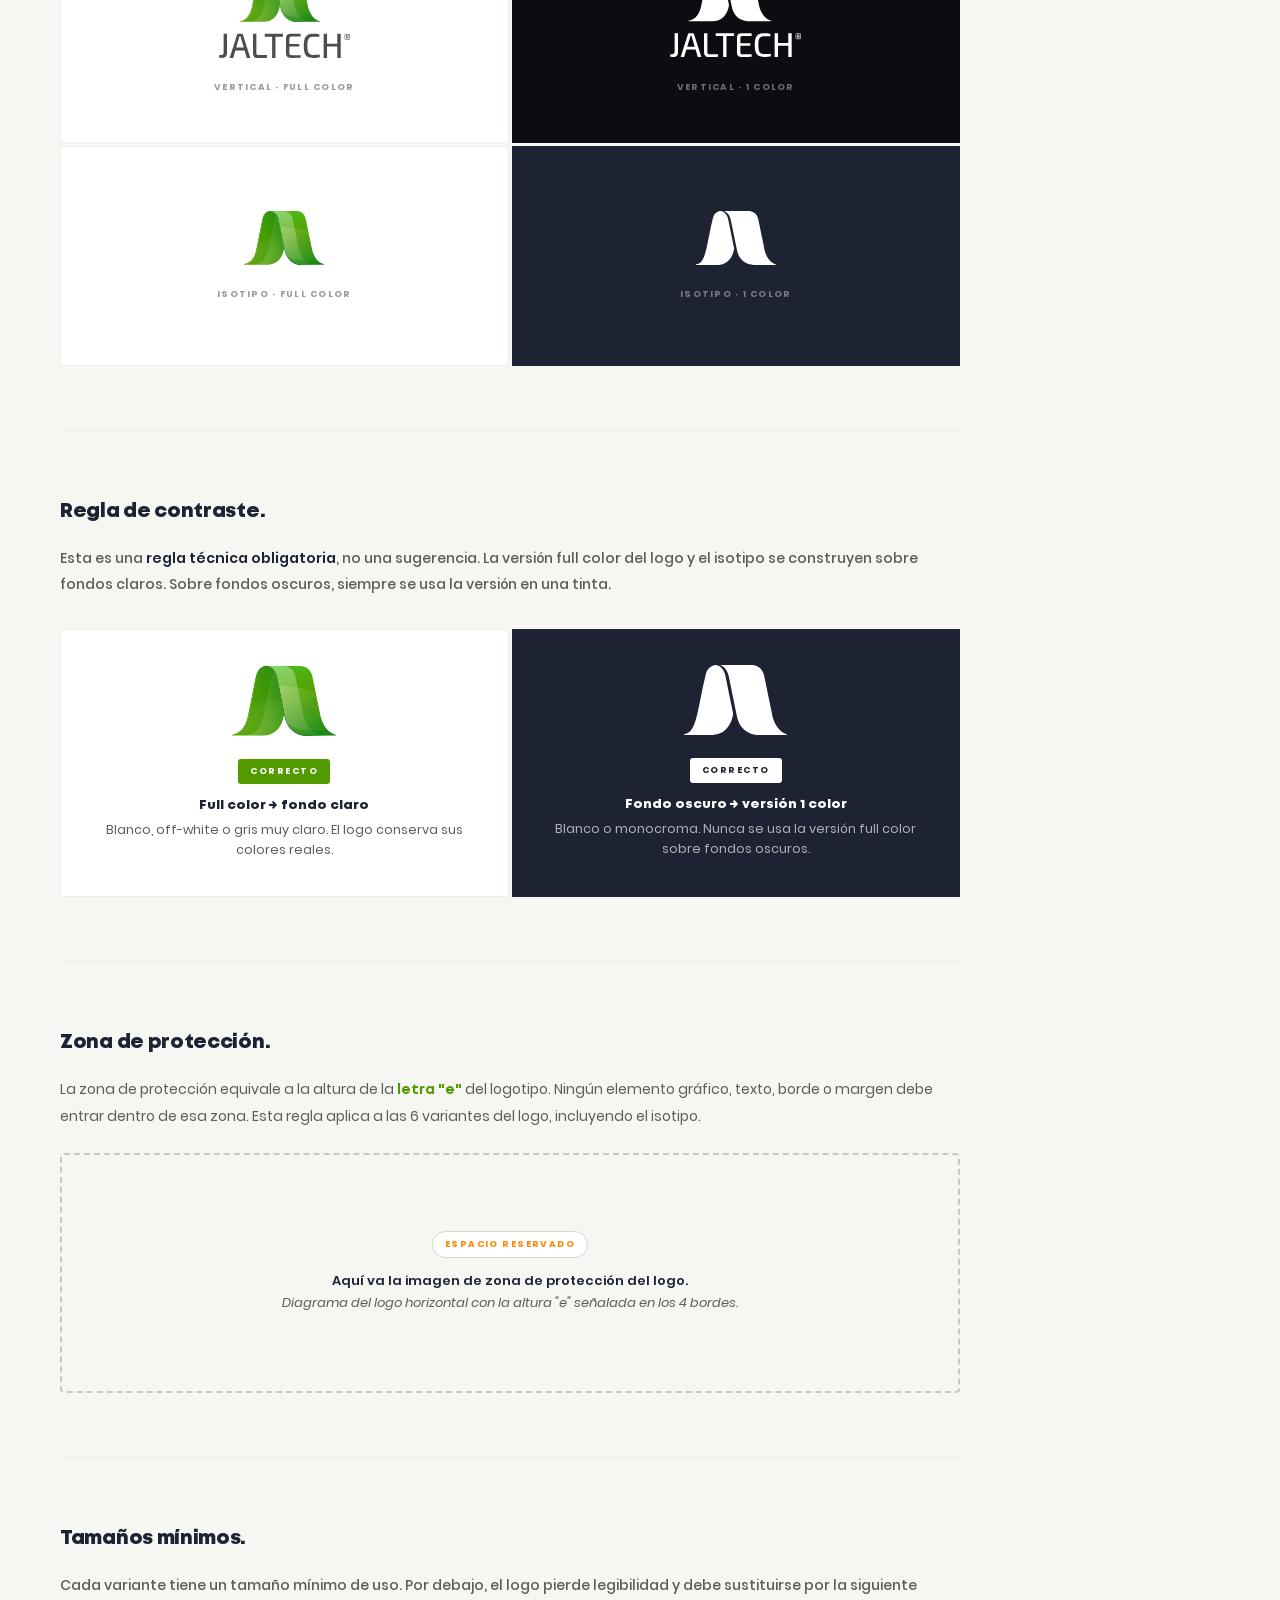
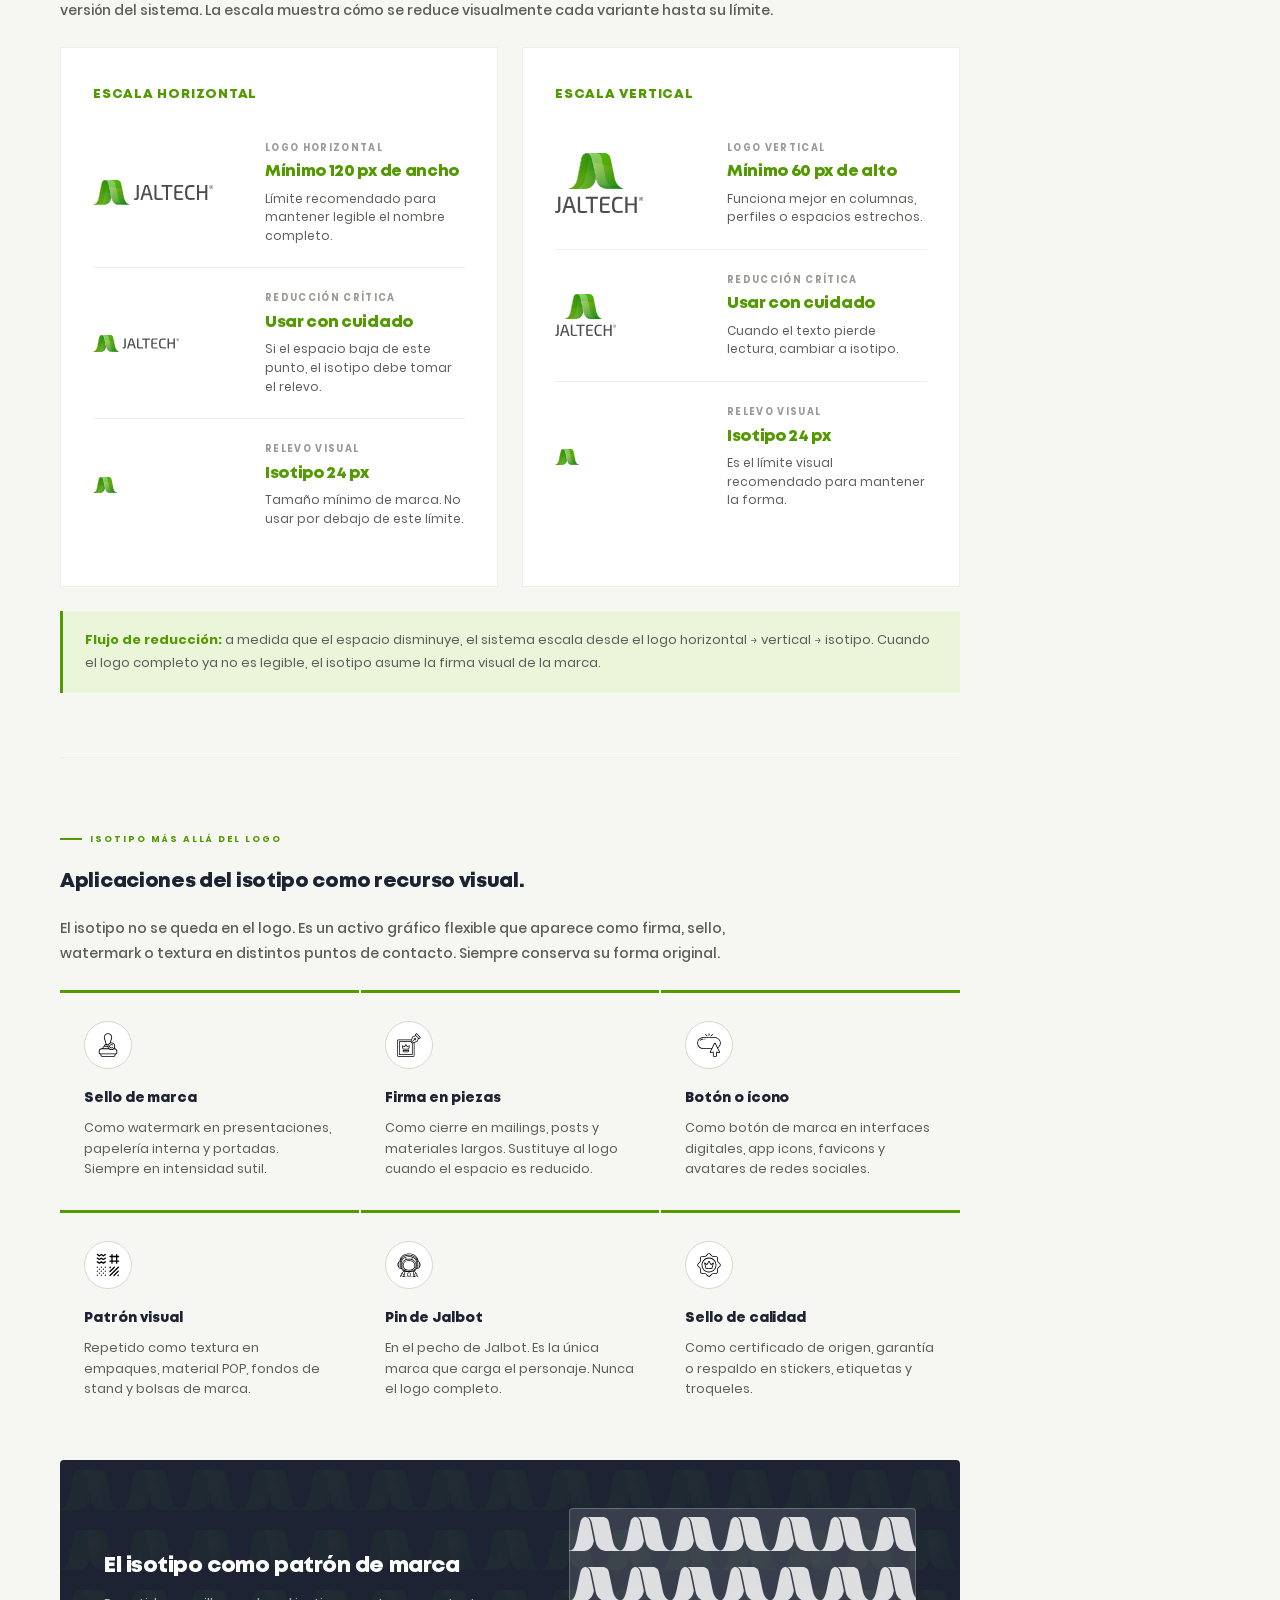
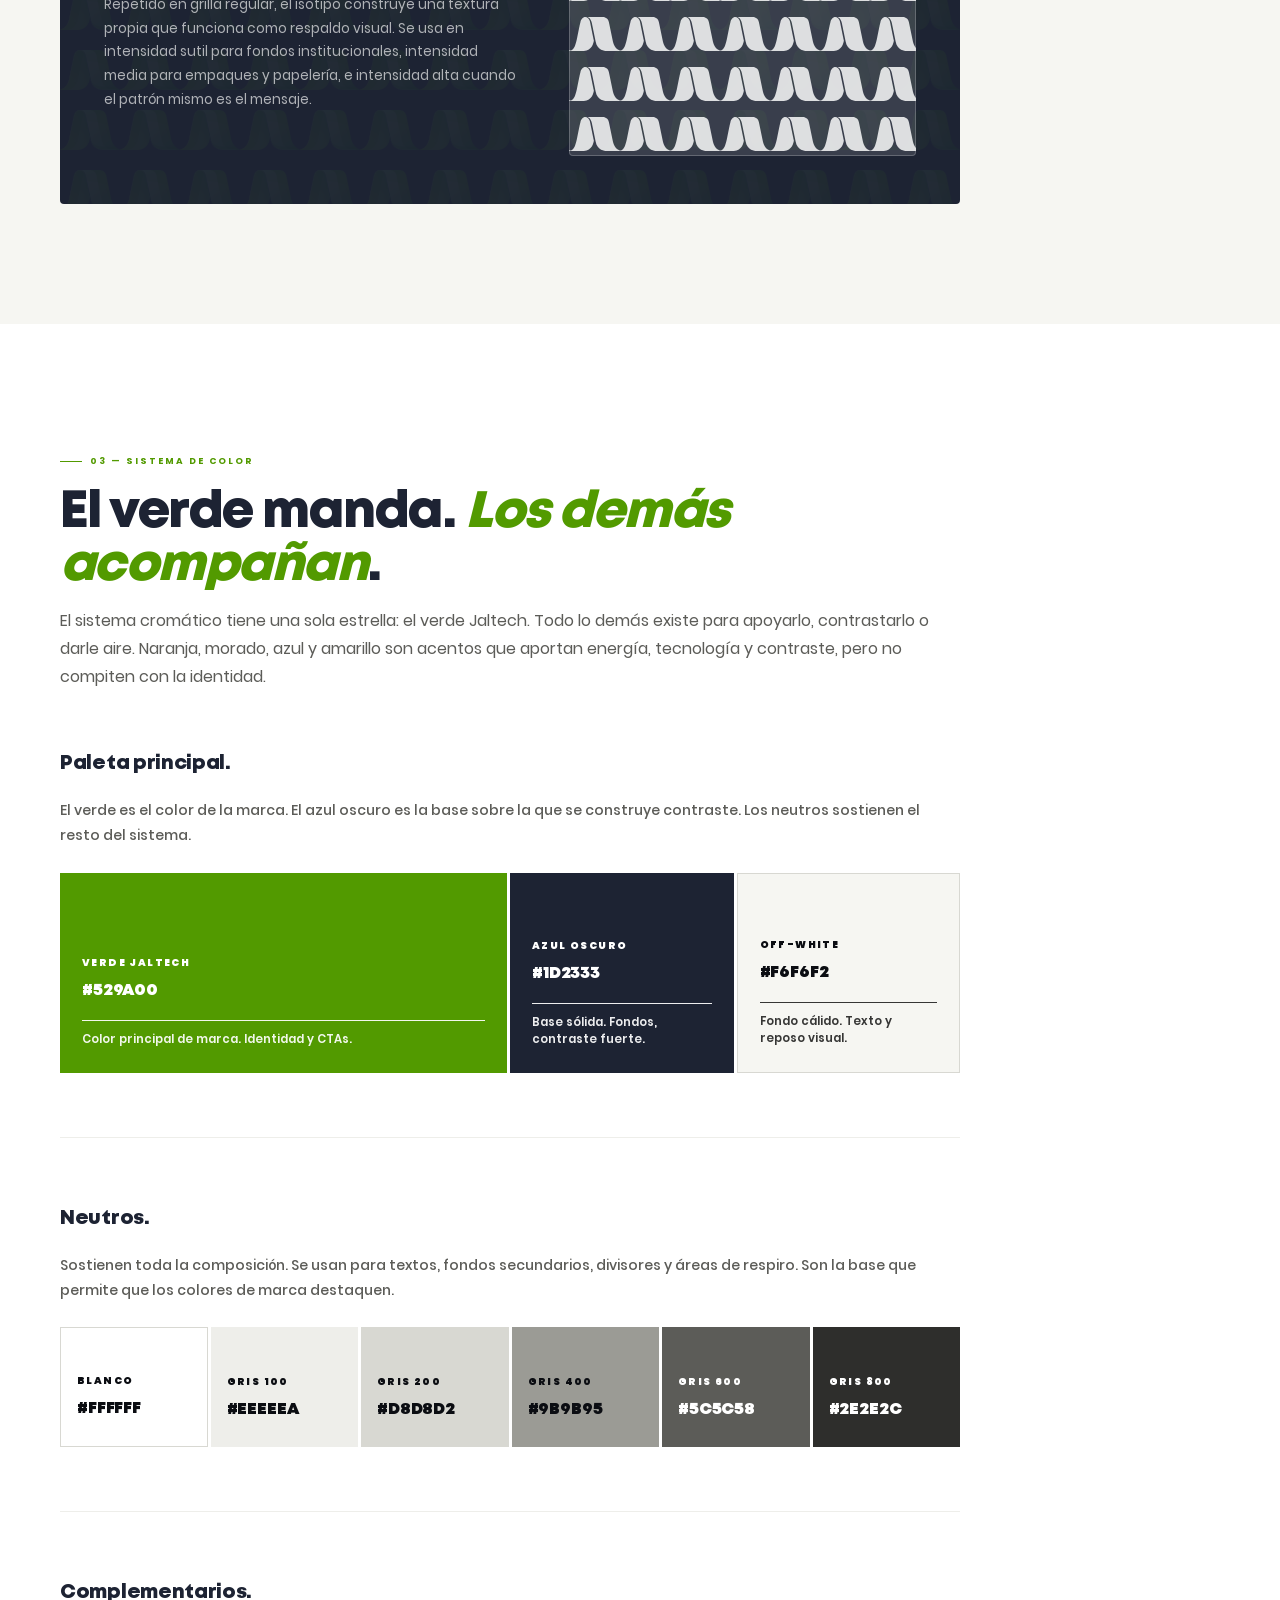
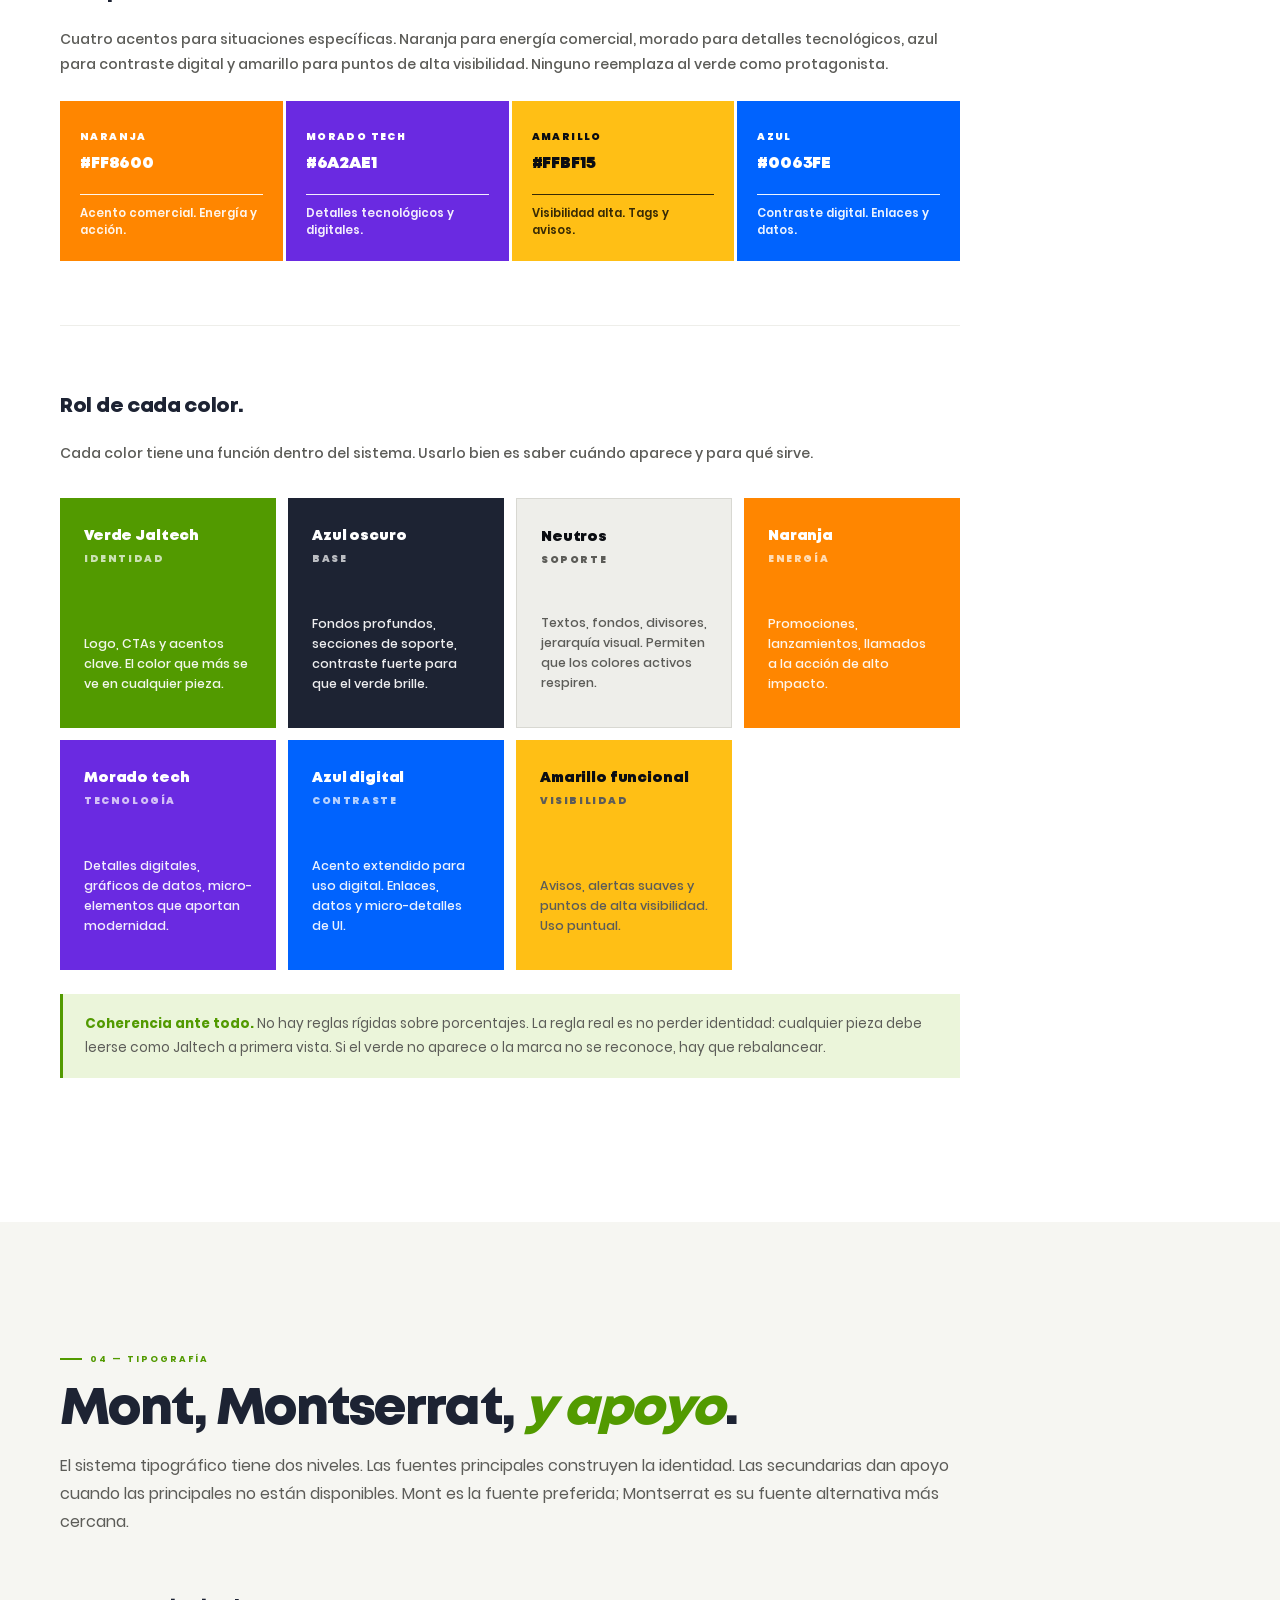
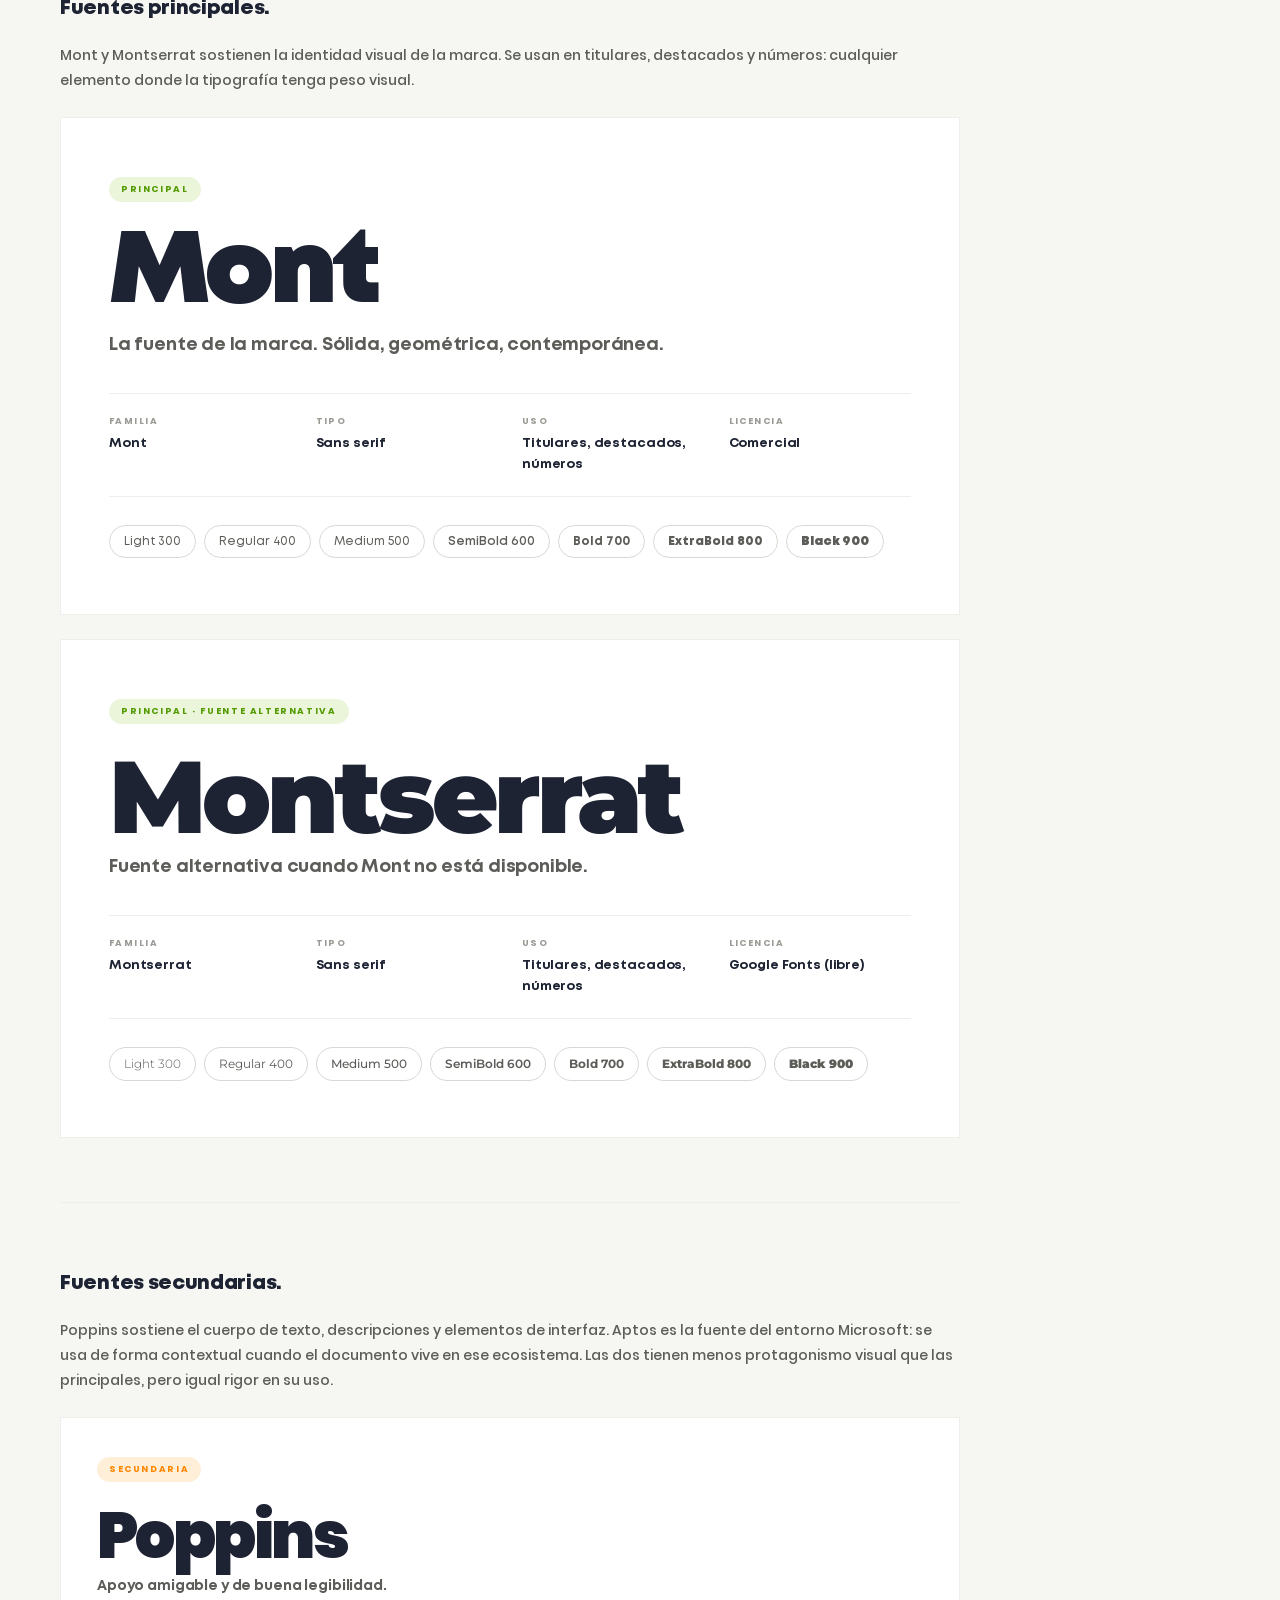
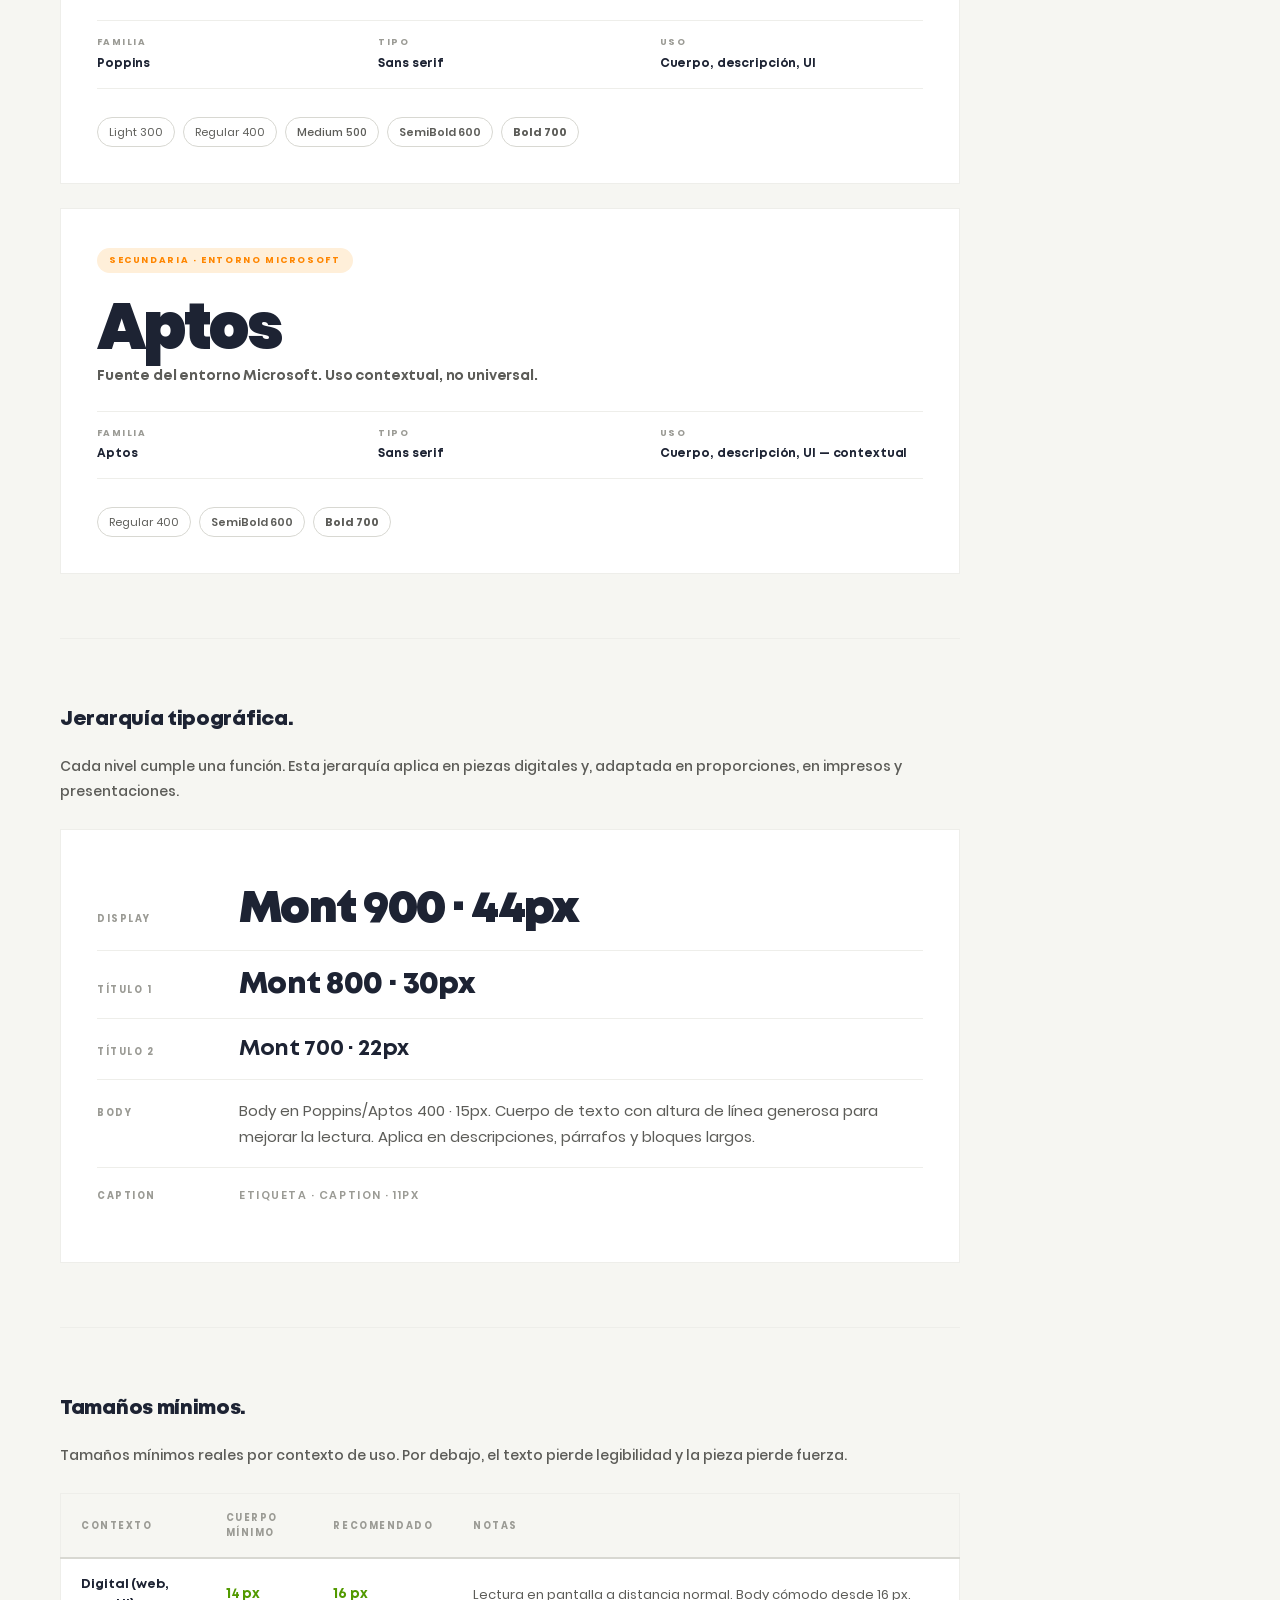
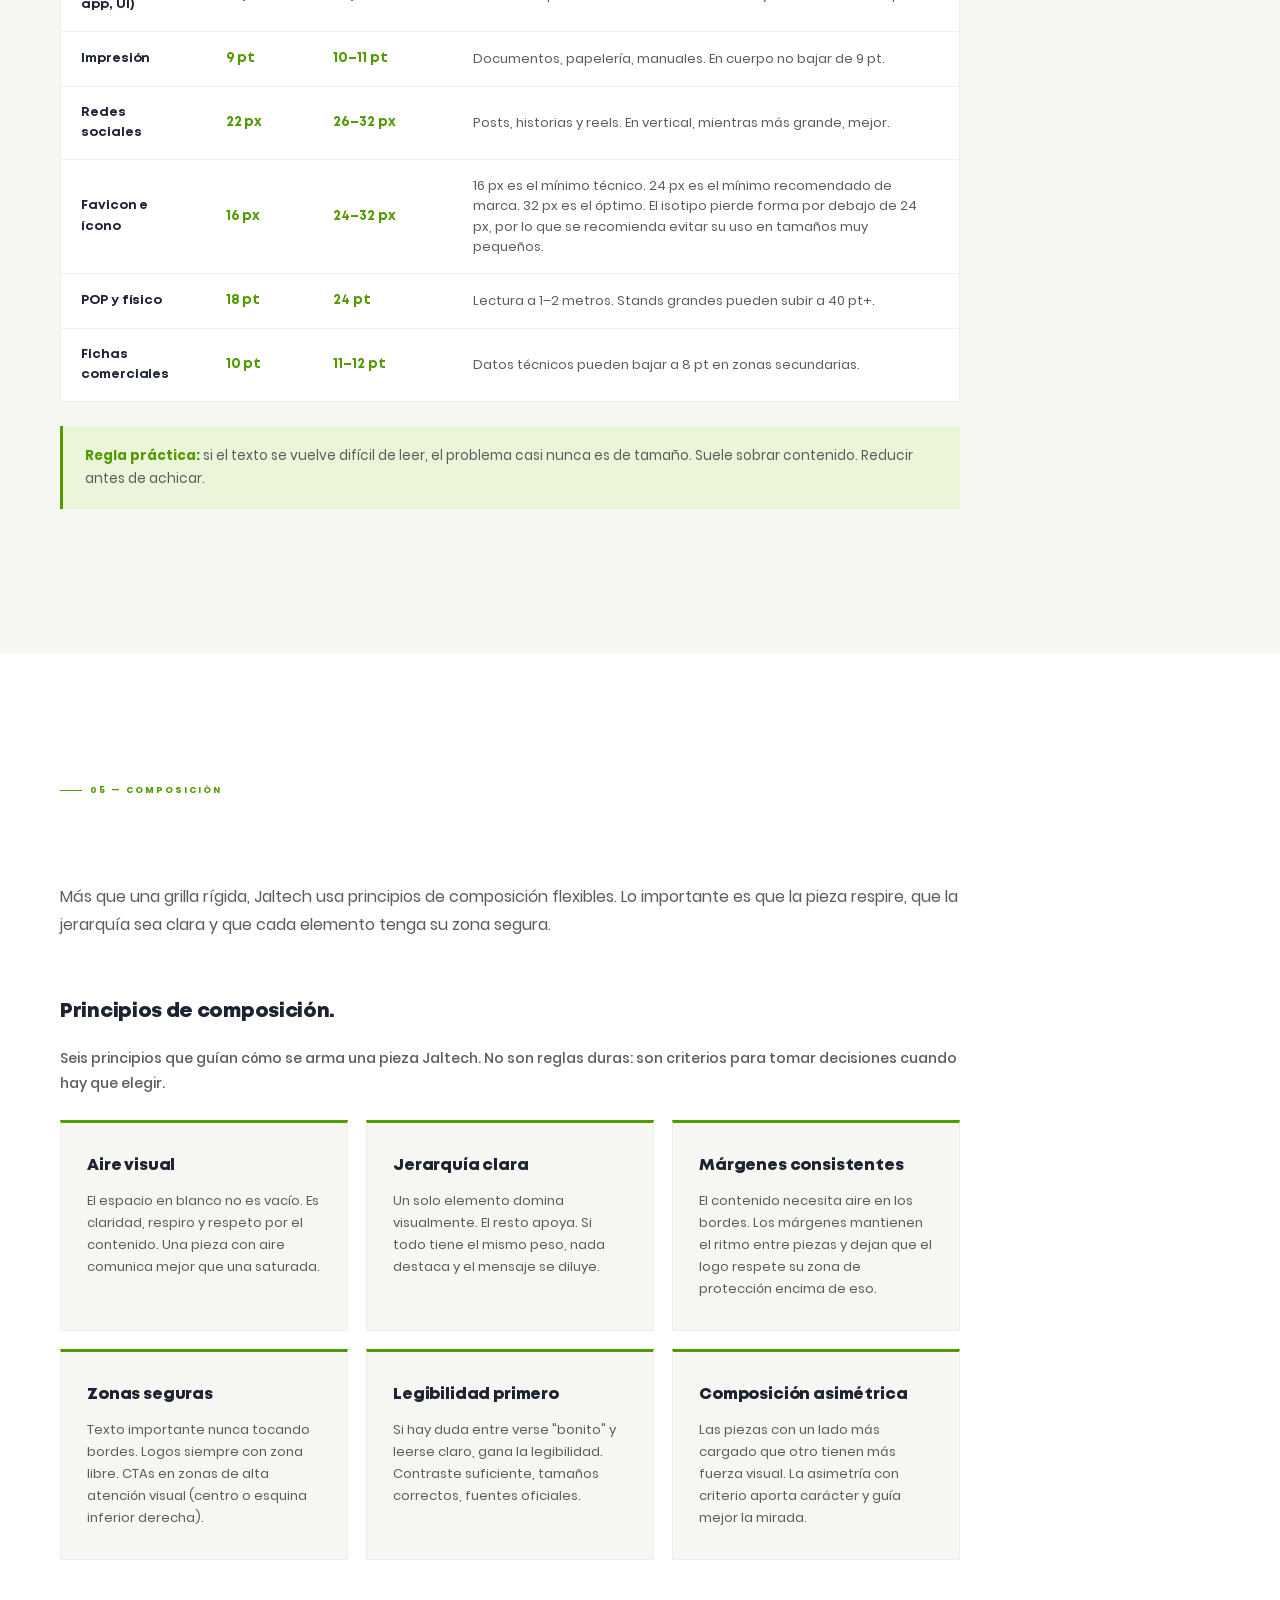
==== commit 73f3f41a: "Corregir visualizacion de iconografia en Brand Book" ====
--- a/brand-book-viewer.html
+++ b/brand-book-viewer.html
@@ -1232,81 +1232,123 @@
   }
 
   /* Con contenedor: círculos sólidos colores corporativos */
-  .icons-grid-contained {
-    display: grid; grid-template-columns: repeat(3, 1fr);
-    gap: 12px;
-  }
-  .icon-ring-cell {
-    display: flex; flex-direction: column;
-    align-items: center; justify-content: center;
-    gap: 12px; padding: 16px 8px;
-  }
-  .icon-ring {
-    width: 88px; height: 88px;
-    border-radius: 50%;
-    display: flex; align-items: center; justify-content: center;
-    position: relative;
-  }
-  .icon-ring img {
-    width: 42px; height: 42px;
-    object-fit: contain;
-  }
-  /* Variantes con fondo sólido — icono en blanco */
-  .icon-ring-cell.fill-verde .icon-ring { background: var(--verde); }
-  .icon-ring-cell.fill-azul .icon-ring { background: var(--azul); }
-  .icon-ring-cell.fill-naranja .icon-ring { background: var(--naranja); }
-  .icon-ring-cell.fill-morado .icon-ring { background: var(--morado); }
-  .icon-ring-cell.fill-verde .icon-ring img,
-  .icon-ring-cell.fill-azul .icon-ring img,
-  .icon-ring-cell.fill-naranja .icon-ring img,
-  .icon-ring-cell.fill-morado .icon-ring img { filter: brightness(0) invert(1); }
-  /* Acentos: anillo con opacidad blanca ~50% rodeando el sólido */
-  .icon-ring-cell.fill-verde .icon-ring::after,
-  .icon-ring-cell.fill-azul .icon-ring::after,
-  .icon-ring-cell.fill-naranja .icon-ring::after,
-  .icon-ring-cell.fill-morado .icon-ring::after {
-    content: '';
-    position: absolute;
-    inset: -6px;
-    border-radius: 50%;
-    border: 1.5px solid rgba(255,255,255,0.5);
-    pointer-events: none;
-  }
-  .icon-ring-cell.fill-naranja .icon-ring::after,
-  .icon-ring-cell.fill-verde .icon-ring::after { border-color: rgba(255,255,255,0.55); }
-  /* Caso outline gris */
-  .icon-ring-cell.outline .icon-ring {
-    background: transparent;
-    border: 1.5px solid var(--gris-300);
-  }
-  .icon-ring-cell.outline .icon-ring img { filter: none; }
-
+.icons-grid-contained {
+  display: grid;
+  grid-template-columns: repeat(3, 1fr);
+  gap: 12px;
+}
+
+.icon-ring-cell {
+  display: flex;
+  flex-direction: column;
+  align-items: center;
+  justify-content: center;
+  gap: 12px;
+  padding: 16px 8px;
+}
+
+.icon-ring {
+  width: 88px;
+  height: 88px;
+  border-radius: 50%;
+  display: flex;
+  align-items: center;
+  justify-content: center;
+  position: relative;
+  overflow: hidden;
+}
+
+.icon-ring svg {
+  width: 52%;
+  height: 52%;
+  max-width: 52px;
+  max-height: 52px;
+  display: block;
+}
+
+/* Variantes con fondo sólido */
+.icon-ring-cell.fill-verde .icon-ring {
+  background: var(--verde);
+  color: #fff;
+}
+
+.icon-ring-cell.fill-azul .icon-ring {
+  background: var(--azul);
+  color: #fff;
+}
+
+.icon-ring-cell.fill-naranja .icon-ring {
+  background: var(--naranja);
+  color: #fff;
+}
+
+.icon-ring-cell.fill-morado .icon-ring {
+  background: var(--morado);
+  color: #fff;
+}
+
+.icon-ring-cell.fill-gamer-tech .icon-ring {
+  background: #80CC00;
+  color: #fff;
+}
+
+/* Anillo sutil sobre fondos sólidos */
+.icon-ring-cell.fill-verde .icon-ring::after,
+.icon-ring-cell.fill-azul .icon-ring::after,
+.icon-ring-cell.fill-naranja .icon-ring::after,
+.icon-ring-cell.fill-morado .icon-ring::after,
+.icon-ring-cell.fill-gamer-tech .icon-ring::after {
+  content: "";
+  position: absolute;
+  inset: -6px;
+  border-radius: 50%;
+  border: 1.5px solid rgba(255, 255, 255, 0.5);
+  pointer-events: none;
+}
+
+.icon-ring-cell.fill-naranja .icon-ring::after,
+.icon-ring-cell.fill-verde .icon-ring::after,
+.icon-ring-cell.fill-gamer-tech .icon-ring::after {
+  border-color: rgba(255, 255, 255, 0.55);
+}
+
+/* Caso contorno gris */
+.icon-ring-cell.outline .icon-ring {
+  background: transparent;
+  border: 1.5px solid var(--gris-300);
+  color: var(--gris-600);
+}
+
+  /* Reglas de iconografía */
   .icon-rules-block {
     background: var(--blanco);
     border: 1px solid var(--gris-100);
     padding: 32px 28px;
-    margin-top: 24px;
+    margin-top: 8px;
   }
   .icon-rules-list {
-    display: grid; gap: 0;
+    list-style: none;
+    padding: 0;
   }
   .icon-rule-item {
     display: grid;
-    grid-template-columns: 28px 1fr;
-    gap: 14px; align-items: flex-start;
+    grid-template-columns: auto 1fr;
+    gap: 14px;
+    align-items: flex-start;
     padding: 14px 0;
     border-bottom: 1px solid var(--gris-100);
     font-family: var(--font-secondary);
-    font-size: 13px; color: var(--gris-600);
+    font-size: 13px;
+    color: var(--gris-600);
     line-height: 1.65;
   }
   .icon-rule-item:last-child { border-bottom: none; }
   .icon-rule-item::before {
     content: '✓';
-    color: var(--verde); font-weight: 700;
-    font-size: 14px;
-  }
-  .icon-rule-item strong { color: var(--azul); font-weight: 600; }
+    color: var(--verde);
+    font-weight: 700;
+    margin-top: 1px;
+  }
 
   /* 07 VOZ Y TONO */
   .tone-traits {
@@ -2509,42 +2551,42 @@
         <div class="iso-uses-grid">
           <div class="iso-use">
             <div class="iso-use-icon">
-              <img src="iconos-ui/sello-marca.svg" alt="" />
+              <img src="assets/icons/sello-marca-outline.svg" alt="" />
             </div>
             <div class="iso-use-title">Sello de marca</div>
             <div class="iso-use-desc">Como watermark en presentaciones, papelería interna y portadas. Siempre en intensidad sutil.</div>
           </div>
           <div class="iso-use">
             <div class="iso-use-icon">
-              <img src="iconos-ui/firma-piezas.svg" alt="" />
+              <img src="assets/icons/firma-piezas-outline.svg" alt="" />
             </div>
             <div class="iso-use-title">Firma en piezas</div>
             <div class="iso-use-desc">Como cierre en mailings, posts y materiales largos. Sustituye al logo cuando el espacio es reducido.</div>
           </div>
           <div class="iso-use">
             <div class="iso-use-icon">
-              <img src="iconos-ui/boton-icono.svg" alt="" />
+              <img src="assets/icons/boton-icono-outline.svg" alt="" />
             </div>
             <div class="iso-use-title">Botón o ícono</div>
             <div class="iso-use-desc">Como botón de marca en interfaces digitales, app icons, favicons y avatares de redes sociales.</div>
           </div>
           <div class="iso-use">
             <div class="iso-use-icon">
-              <img src="iconos-ui/patron-visual.svg" alt="" />
+              <img src="assets/icons/patron-visual-outline.svg" alt="" />
             </div>
             <div class="iso-use-title">Patrón visual</div>
             <div class="iso-use-desc">Repetido como textura en empaques, material POP, fondos de stand y bolsas de marca.</div>
           </div>
           <div class="iso-use">
             <div class="iso-use-icon">
-              <img src="iconos-ui/pin-jalbot.svg" alt="" />
+              <img src="assets/icons/pin-jalbot-outline.svg" alt="" />
             </div>
             <div class="iso-use-title">Pin de Jalbot</div>
             <div class="iso-use-desc">En el pecho de Jalbot. Es la única marca que carga el personaje. Nunca el logo completo.</div>
           </div>
           <div class="iso-use">
             <div class="iso-use-icon">
-              <img src="iconos-ui/sello-calidad.svg" alt="" />
+              <img src="assets/icons/sello-calidad-outline.svg" alt="" />
             </div>
             <div class="iso-use-title">Sello de calidad</div>
             <div class="iso-use-desc">Como certificado de origen, garantía o respaldo en stickers, etiquetas y troqueles.</div>
@@ -3052,27 +3094,27 @@
 
             <div class="icons-grid-bare">
               <div class="icon-cell">
-                <img src="iconos/mundial.svg" alt="Cobertura" />
+                <img src="assets/icons/mundial-accent.svg" alt="Cobertura" />
                 <div class="icon-cell-label">Base gris</div>
               </div>
               <div class="icon-cell">
-                <img src="iconos/terminal-de-punto-de-venta.svg" alt="POS" />
+                <img src="assets/icons/terminal-de-punto-de-venta-accent.svg" alt="POS" />
                 <div class="icon-cell-label">Base gris</div>
               </div>
               <div class="icon-cell">
-                <img src="iconos/mercadeo-en-linea.svg" alt="Digital" />
+                <img src="assets/icons/mercadeo-en-linea-accent.svg" alt="Digital" />
                 <div class="icon-cell-label">Base gris</div>
               </div>
               <div class="icon-cell accent-verde">
-                <img src="iconos/publicidad.svg" alt="Comercial" />
+                <img src="assets/icons/publicidad-accent.svg" alt="Comercial" />
                 <div class="icon-cell-label">Acento verde</div>
               </div>
               <div class="icon-cell accent-naranja">
-                <img src="iconos/publicidad-digital.svg" alt="Pauta" />
+                <img src="assets/icons/publicidad-digital-accent.svg" alt="Pauta" />
                 <div class="icon-cell-label">Acento naranja</div>
               </div>
               <div class="icon-cell accent-morado">
-                <img src="iconos/hombre-de-influencia%20(1).svg" alt="Aliados" />
+                <img src="assets/icons/hombre-de-influencia-accent.svg" alt="Aliados" />
                 <div class="icon-cell-label">Acento morado</div>
               </div>
             </div>
@@ -3086,27 +3128,39 @@
 
             <div class="icons-grid-contained">
               <div class="icon-ring-cell fill-verde">
-                <div class="icon-ring"><img src="iconos/mundial.svg" alt="Cobertura" /></div>
+                <div class="icon-ring" style="color: #fff;">
+                  <svg viewBox="0 0 500 500" xmlns="http://www.w3.org/2000/svg" fill="currentColor"><path d="m269.6 232.3c3.9.5 5.9 3.3 8.3 6.5 2.5 3.4 6 8.2 12.4 8.2 1.9 0 4.2-.4 6.7-1.5 10-4.1 11.8-12 13.2-17.8 1-4.4 1.8-7.1 4.4-8.8 4.3-2.7 7-6.5 7.9-11 1.4-6.6-.9-14.4-6.8-23.3-8.2-12.2-18.2-18.5-26.9-16.7-6 1.2-10.3 6.1-11.6 13.1-1.6 8.4-4.9 10-11.6 13.2-2 1-4.3 2.1-6.8 3.5-5.4 3.2-7.9 9.6-6.5 16.9 1.6 7.7 7.6 16.4 17.3 17.7zm-6.7-27.5c2.2-1.3 4.2-2.2 6.2-3.2 7-3.4 13.6-6.5 16-18.9.4-2.2 1.7-6 5.4-6.8.5-.1 1-.1 1.5-.1 6 0 12.9 7 17.2 13.5 4.5 6.8 6.5 12.9 5.6 17.2-.5 2.4-2 4.4-4.4 5.9-5.4 3.5-6.7 8.9-7.8 13.7-1.3 5.4-2.3 9.7-8.4 12.2-5.1 2.1-6.4.4-9.6-4-2.7-3.7-6.4-8.8-13.7-9.8-5.5-.7-9.5-6.3-10.5-11.2-.5-1.9-1-6.4 2.5-8.5z"/><path d="m367.3 162.2c11.3 0 20.5-9.2 20.5-20.5s-9.2-20.5-20.5-20.5-20.5 9.2-20.5 20.5c0 11.2 9.2 20.5 20.5 20.5zm0-33.1c6.9 0 12.5 5.6 12.5 12.5s-5.6 12.5-12.5 12.5-12.5-5.6-12.5-12.5 5.6-12.5 12.5-12.5z"/><path d="m231.3 68c0-11.3-9.2-20.5-20.5-20.5s-20.5 9.2-20.5 20.5 9.2 20.5 20.5 20.5 20.5-9.2 20.5-20.5zm-33 0c0-6.9 5.6-12.5 12.5-12.5s12.5 5.6 12.5 12.5-5.6 12.5-12.5 12.5-12.5-5.6-12.5-12.5z"/><path d="m206.8 232.8c-11.3 0-20.5 9.2-20.5 20.5s9.2 20.5 20.5 20.5 20.5-9.2 20.5-20.5-9.2-20.5-20.5-20.5zm0 33c-6.9 0-12.5-5.6-12.5-12.5s5.6-12.5 12.5-12.5 12.5 5.6 12.5 12.5-5.6 12.5-12.5-12.5z"/><path d="m135.5 169.9c0-11.3-9.2-20.5-20.5-20.5s-20.5 9.2-20.5 20.5 9.2 20.5 20.5 20.5 20.5-9.2 20.5-20.5zm-33 0c0-6.9 5.6-12.5 12.5-12.5s12.5 5.6 12.5 12.5-5.6 12.5-12.5 12.5-12.5-5.6-12.5-12.5z"/><path d="m408.9 411.5c.7-6 1.7-20.7-2.8-37.2-2.9-10.8-12.8-24.7-22-36 10.3-18.4 16.8-38.8 19.2-59.8 0-.1 0-.2 0-.2.1-.5.1-1 .1-1.4.1-.6.1-1.3.2-1.9.1-.9.2-1.8.2-2.8.1-.7.1-1.4.1-2.1.1-1 .1-1.9.1-2.9 0-.6.1-1.3.1-1.9 0-1.6.1-3.2.1-4.7 0-25.6-6.2-51.1-17.9-73.6 0-.1-.1-.1-.1-.1l16-23.7c0-.1.1-.1.1-.2 3.9-6.4 5.9-13.7 5.9-21.2 0-22.6-18.4-41-41-41-16.8 0-31.3 10.2-37.6 24.7-15.5-9.8-32.4-16.8-50-20.7-.1 0-.1 0-.2 0-11.4-2.6-23.2-3.9-35.1-3.9-2.1 0-4.2 0-6.4.1l7.7-11.4c0-.1.1-.1.1-.2 3.9-6.4 5.9-13.7 5.9-21.2 0-22.6-18.4-41-41-41-10.9 0-21.2 4.3-29 12-7.7 7.7-12 18-12 29 0 6 1.3 11.7 3.7 17.1l3.6-1.7-3.6 1.7c.7 1.4 1.4 2.8 2.2 4.1 0 .1.1.1.1.2l14.1 20.8c-17.8 6.5-34.1 15.9-48.7 28.2-7.1-5.9-16.3-9.5-26.2-9.5-22.6 0-41 18.4-41 41 0 6 1.3 11.7 3.7 17.1.7 1.4 1.4 2.8 2.2 4.1 0 .1.1.1.1.2l12.8 18.9c-.1.3-.3.5-.4.8-5.2 15.9-7.8 32.6-7.8 49.5 0 1.4 0 2.9.1 4.3 0 .4 0 .9.1 1.3 0 1 .1 2 .1 3 0 .5.1 1 .1 1.6.1.9.1 1.8.2 2.7 0 .6.1 1.1.1 1.7.1.9.2 1.7.2 2.6.1.6.1 1.2.2 1.8.1.8.2 1.6.3 2.4.1.6.2 1.3.3 1.9.1.7.2 1.5.3 2.2s.2 1.4.3 2c.1.7.2 1.3.4 2 .1.8.3 1.5.4 2.3l.3 1.5c.2.9.4 1.8.6 2.7.1.3.1.5.2.8 7.9 33.5 26.4 63.9 53.6 86.4.2.2.4.3.6.4 27.6 22.7 62.9 36.4 101.4 36.4 1.6 0 3.1 0 4.7-.1-1.1 2.8-1.6 6.2-.8 10.1s2.9 6.9 6 8.7c4.9 2.9 11.1 2.1 14.2 1.5 5.2 2.7 23.3 10.3 64.1 10.3s58.9-7.5 64.1-10.3c3 .7 9.2 1.4 14.2-1.5 3.1-1.8 5.2-4.9 6-8.7 2.2-9.7-3.2-16.1-7.8-19.2zm-12.6-151c0 1.4 0 2.8-.1 4.2v1.3c0 1.2-.1 2.4-.2 3.6 0 .3 0 .6-.1.9-.1 1-.2 2-.2 3.1-5.6-.9-9.9-4.3-11.1-7.7-4.9-13.9-11-17.9-27-17.9-7.3 0-14.6-6.2-18.2-12.4-2.5-4.4-3.1-8.6-1.6-11.2.7-1.1 1.3-2.2 2-3.3 4.8-7.9 9.8-16 7.9-35.5l16.3 24.2c.7 1.1 2 1.8 3.3 1.8s2.6-.7 3.3-1.8l10.5-15.6c10 20.6 15.2 43.4 15.2 66.3zm-29-151.8c18.2 0 33 14.8 33 33 0 6-1.6 11.9-4.7 17l-28.3 41.9-28.3-41.9c-.6-1-1.2-2.1-1.7-3.2-2-4.3-3-9-3-13.8.1-18.2 14.9-33 33-33zm-184.8-23.7c-.6-1-1.2-2.1-1.7-3.2-2-4.3-3-9-3-13.8 0-8.8 3.4-17.1 9.7-23.3 6.2-6.2 14.5-9.7 23.3-9.7 18.2 0 33 14.8 33 33 0 6-1.6 11.9-4.7 17l-28.3 41.9zm12 32.1 13 19.2c.7 1.1 2 1.8 3.3 1.8s2.6-.7 3.3-1.8l18.3-27.2c4-.3 8-.5 12-.5 10.1 0 20 1 29.8 2.9-1 3.8-3.1 4.9-3.9 5.2l-1.5.7c-12.5 5.9-22.4 10.6-23.1 23.1-.2 3.9-5.1 7.4-9.8 8.9-4.3 1.4-7.2.8-7.9 0-3.8-4.8-11.5-7.6-18.3-6.7-6.1.8-10.8 4.3-13.3 10-1.4 3.1-4 4.7-7.1 4.3-3.7-.5-8.6-4-10.1-12.7-1.9-10.8-8.9-12.6-13.1-13.6-.2 0-.3-.1-.5-.1 9.1-5.4 18.7-10 28.9-13.5zm-107.8 69.8c-.6-1-1.2-2.1-1.7-3.2-2-4.3-3-9-3-13.8 0-18.2 14.8-33 33-33s33 14.8 33 33c0 6-1.6 11.9-4.7 17l-28.3 41.9zm58.4 177.7c.7 4.6.6 8-.5 10.3-22.7-19.8-39.4-46.2-47.2-76.2 0-.2-.1-.3-.1-.5-.3-1-.5-2-.7-2.9-.1-.3-.2-.7-.2-1-.2-.8-.4-1.7-.6-2.6-.1-.5-.2-1-.3-1.4-.1-.7-.3-1.5-.4-2.2-.1-.6-.2-1.2-.3-1.8-.1-.7-.2-1.3-.3-2s-.2-1.4-.3-2-.2-1.2-.3-1.8c-.1-.7-.2-1.5-.3-2.2-.1-.6-.1-1.1-.2-1.7-.1-.8-.2-1.6-.2-2.4 0-.5-.1-1-.1-1.5-.1-.8-.1-1.7-.2-2.6 0-.5-.1-1-.1-1.4 0-.9-.1-1.9-.1-2.8 0-.4 0-.8 0-1.2 0-1.3-.1-2.7-.1-4 0-14.3 2-28.4 5.9-41.9l13.2 19.6c.7 1.1 2 1.8 3.3 1.8s2.6-.7 3.3-1.8l31.6-46.9c0-.1.1-.1.1-.2.4-.7.8-1.3 1.1-2 2.1 2.5 3.7 5.1 5.2 7.5 3.1 5 6.2 10.2 13.3 13.5 5 2.3 10.5 5.3 13.5 9.8-10.5 7.4-17.3 19.6-17.3 33.4 0 3.5.5 7 1.3 10.3-.4.2-.9.4-1.3.6-4.2 1.8-8.4 3-12.4 4.1-9.1 2.5-17.6 4.8-22.4 13.7-6.7 12.4-2.5 35.3 7.5 40.9 1.6.9 3.5 1.8 5.6 2.8 6.9 3.3 17.3 8.2 16.9 13.7-.2 2-1.7 3.1-5.3 5.3-5.1 2.8-12.6 7.3-10.6 19.7zm44.3-42c-2.8-6.1-1-12.2 4.3-15.5l9.7 14.4c.7 1.1 2 1.8 3.3 1.8s2.6-.7 3.3-1.8l9-13.4c6.2 4.6 9 13 6.5 19.8-1.7 4.6-4.8 7-8.7 10.2-4.5 3.6-9.6 7.7-13.2 15.8-2.3 5.3-6.6 6.6-9.9 5.5-2.5-.8-4.8-3.2-3.8-7.5.5-2.4 1.1-4.3 1.5-6.1 2.5-8.6 3.1-12.2-2-23.2zm17.4-10.4-28.3-41.9c-.6-1-1.2-2.1-1.7-3.2-2-4.3-3-9-3-13.8 0-18.2 14.8-33 33-33s33 14.8 33 33c0 6-1.6 11.9-4.7 17zm48.6 99.8c-3.6.3-7.3.4-10.9.4-35.3 0-67.8-12.1-93.6-32.3 2.6-3.9 3.3-9.5 2.1-16.7-1.1-7 2-8.9 6.7-11.7 3.8-2.3 8.6-5.2 9.2-11.5.9-10.9-12-17.1-21.4-21.6-1.9-.9-3.8-1.8-5.1-2.5-5.2-2.9-9.5-20.5-4.3-30.1 3.2-5.9 9.5-7.6 17.5-9.8 4.1-1.1 8.9-2.4 13.5-4.5.3-.1.6-.3.9-.4.6 1.1 1.1 2.3 1.8 3.3 0 .1.1.1.1.2l17.4 25.8c-8.5 5.4-11.5 15.9-7.1 25.5 4.1 8.9 3.7 10.5 1.7 17.9-.5 1.8-1 3.8-1.6 6.3-1.8 7.6 2 14.6 9.1 16.9 1.5.5 3.1.8 4.8.8 5.6 0 11.7-3 15-10.6 2.7-6.3 6.7-9.4 10.8-12.8 4.3-3.4 8.7-7 11.2-13.6 3.8-10.3-.2-22.5-9.5-29.2l18.2-26.9c0-.1.1-.1.1-.2 3.9-6.4 5.9-13.7 5.9-21.2 0-22.6-18.4-41-41-41-5.9 0-11.6 1.3-16.7 3.6-4.1-6.4-10.9-10.2-17.1-13.1-4.8-2.3-6.9-5.7-9.8-10.4-2.1-3.4-4.5-7.3-8.4-11.3-.1-.1-.2-.2-.3-.3 1-3.6 1.5-7.3 1.5-11 0-9.7-3.4-18.7-9.1-25.7 3.5-2.9 7.1-5.7 10.8-8.3 2 1.6 4.5 2.2 6.5 2.7 3.8 1 6.2 1.5 7.2 7.2 2.2 13 10.6 18.5 17 19.3.6.1 1.2.1 1.8.1 5.9 0 11-3.4 13.5-9.1 1.3-3 3.7-4.8 7-5.3 4.5-.6 9.1 1.5 11 3.8 3.1 3.9 9.5 4.9 16.6 2.7 7.3-2.3 14.9-8.2 15.3-16.1.4-7.4 6-10.4 18.6-16.3l1.5-.7c3.1-1.5 6.8-4.5 8.3-10.7 15.9 4.1 31.2 10.7 45.1 19.8 0 0 .1 0 .1.1-.6 2.7-.9 5.6-.9 8.5 0 6 1.3 11.7 3.7 17.1.7 1.4 1.4 2.8 2.2 4.1 0 .1.1.1.1.2l5.8 8.7v.1c0 2.7.2 5.5.7 8.3 3.5 21.8-.8 28.8-5.9 37-.7 1.1-1.4 2.3-2.1 3.4-3 5.2-2.4 12.2 1.6 19.2 4.7 8.1 14.3 16.4 25.1 16.4 13.2 0 15.8 2.5 19.4 12.5 2.4 6.8 9.5 11.8 17.8 13-2.4 17.5-7.9 34.6-16.2 50.2-5.8-6.7-10.6-11.7-12.1-13.3 1-1.8 1.6-3.9 1.6-6.1 0-4.5-2.4-8.5-6-10.6 4.5-6.7 10.9-18.3 8-25.9-4-10.3-18.7-17-37.4-17s-33.3 6.7-37.4 17c-2.9 7.5 3.5 19.2 8 25.9-3.6 2.2-6 6.1-6 10.6 0 2.2.6 4.3 1.6 6.1-4.3 4.5-34.2 35.7-39.7 55.9-4.5 16.5-3.5 31.2-2.8 37.2-.2.1-.4.3-.7.5-.1-.5-.2-.5-.3-.5zm98.1-112.1h-41.8c-5-7-10.5-17.4-9-21.2 2.2-5.7 12.5-11.9 29.9-11.9s27.7 6.2 29.9 11.9c1 2.4-1.3 10.7-9 21.2zm6.6 12.4c0 2.4-2 4.4-4.4 4.4h-46c-2.4 0-4.4-2-4.4-4.4s2-4.4 4.4-4.4h.1 45.8.1c2.4 0 4.4 2 4.4 4.4zm49 116.4c-.5 2.2-1.5 3-2.2 3.5-2.9 1.7-8 .7-9.5.3-1.1-.4-2.4-.2-3.4.5 0 0-3.9 2.5-13.3 4.9-8.7 2.3-24.1 4.9-48 4.9s-39.3-2.7-48-4.9c-9.4-2.4-13.2-4.9-13.2-4.9-.7-.5-1.5-.7-2.3-.7-.4 0-.8.1-1.2.2-1.6.5-6.7 1.4-9.5-.3-.7-.4-1.8-1.3-2.2-3.5-1.6-7.7 5.3-11.1 6.1-11.4 1.7-.7 2.7-2.6 2.3-4.4 0-.2-3-17.2 2.3-36.5 4.7-17.2 31.1-45.6 37-51.7h5.7 46 5.7c5.9 6.1 32.3 34.5 37 51.7 5.3 19.3 2.3 36.2 2.3 36.5-.3 1.8.6 3.6 2.3 4.4.3.2 7.7 3.5 6.1 11.4z"/><path d="m331.8 367.1c.5-.5 1.4-1.1 3.4-1.1 2.5 0 3.3.8 3.5 1.2.9 1.1 1.5 2.9 1.7 5.2.2 2.7 2.5 4.7 5.2 4.5s4.7-2.5 4.5-5.2c-.3-4.5-1.7-8.1-4-10.8-1.1-1.3-3-2.8-5.6-3.7v-3c0-2.7-2.2-4.9-4.9-4.9s-4.9 2.2-4.9 4.9v2.8c-2.1.6-4 1.6-5.6 3.1-1.9 1.7-4.1 4.9-4.1 10.3 0 3 .8 5.7 2.2 8.3 1.3 2.2 3 4.3 5.2 6.4l2.2 2.1s0 .1.1.1l2.8 2.6c1.5 1.4 2.7 2.8 3.5 4.2.6 1 .9 2.1.9 3.3 0 2.3-.7 3-1 3.2-.5.5-1.4 1.1-3.4 1.1-2.5 0-3.3-.8-3.5-1.2-.9-1.1-1.5-2.9-1.7-5.2-.2-2.7-2.5-4.7-5.2-4.5s-4.7 2.5-4.5 5.2c.3 4.5 1.7 8.1 4 10.8 1.1 1.3 3 2.8 5.6 3.7v3c0 2.7 2.2 4.9 4.9 4.9s4.9-2.2 4.9-4.9v-2.8c2.1-.6 4-1.6 5.6-3.1 1.9-1.7 4.1-4.9 4.1-10.3 0-3-.8-5.7-2.2-8.3-1.3-2.2-3-4.3-5.2-6.4l-2.2-2.1s-.1-.1-.1-.1l-2.8-2.6c-1.5-1.4-2.7-2.9-3.5-4.2-.6-1-.9-2.1-.9-3.3 0-2.3.8-3 1-3.2z"/></svg>
+                </div>
                 <div class="icon-cell-label">Verde</div>
               </div>
               <div class="icon-ring-cell fill-azul">
-                <div class="icon-ring"><img src="iconos/terminal-de-punto-de-venta.svg" alt="POS" /></div>
+                <div class="icon-ring" style="color: #fff;">
+                  <svg viewBox="0 0 500 500" xmlns="http://www.w3.org/2000/svg" fill="currentColor"><path d="m252.9141 176.3262h-132.0118c-10.0024 0-18.1396 8.1372-18.1396 18.1396v31.0747c0 10.0024 8.1372 18.1396 18.1396 18.1396h132.0117c10.0024 0 18.1396-8.1372 18.1396-18.1396v-31.0747c.0001-10.0024-8.1371-18.1396-18.1395-18.1396zm10.1396 49.2143c0 5.5908-4.5488 10.1396-10.1396 10.1396h-132.0118c-5.5908 0-10.1396-4.5488-10.1396-10.1396v-31.0747c0-5.5908 4.5488-10.1396 10.1396-10.1396h132.0117c5.5908 0 10.1396 4.5488 10.1396 10.1396v31.0747z"/><path d="m135.1943 257.1406h-12.981c-8.7544 0-15.877 7.1226-15.877 15.877s7.1226 15.877 15.877 15.877h12.981c8.7544 0 15.877-7.1226 15.877-15.877s-7.1226-15.877-15.877-15.877zm0 23.7539h-12.981c-4.3433 0-7.877-3.5337-7.877-7.877s3.5337-7.877 7.877-7.877h12.981c4.3433 0 7.877 3.5337 7.877 7.877s-3.5337 7.877-7.877 7.877z"/><path d="m180.4175 288.8945h12.9814c8.7544 0 15.8765-7.1226 15.8765-15.877s-7.1221-15.877-15.8765-15.877h-12.9814c-8.7544 0-15.8765 7.1226-15.8765 15.877s7.1221 15.877 15.8765 15.877zm0-23.7539h12.9814c4.3433 0 7.8765 3.5337 7.8765 7.877s-3.5332 7.877-7.8765 7.877h-12.9814c-4.3433 0-7.8765-3.5337-7.8765-7.877s3.5332-7.877 7.8765-7.877z"/><path d="m251.603 257.1406h-12.981c-8.7544 0-15.877 7.1226-15.877 15.877s7.1226 15.877 15.877 15.877h12.981c8.7544 0 15.877-7.1226 15.877-15.877s-7.1226-15.877-15.877-15.877zm0 23.7539h-12.981c-4.3433 0-7.877-3.5337-7.877-7.877s3.5337-7.877 7.877-7.877h12.981c4.3433 0 7.877 3.5337 7.877 7.877s-3.5337 7.877-7.877 7.877z"/><path d="m135.1943 299.9893h-12.981c-8.7544 0-15.877 7.1221-15.877 15.8765s7.1226 15.877 15.877 15.877h12.981c8.7544 0 15.877-7.1226 15.877-15.877s-7.1226-15.8765-15.877-15.8765zm0 23.7534h-12.981c-4.3433 0-7.877-3.5337-7.877-7.877s3.5337-7.8765 7.877-7.8765h12.981c4.3433 0 7.877 3.5332 7.877 7.8765s-3.5337 7.877-7.877 7.877z"/><path d="m180.4175 331.7427h12.9814c8.7544 0 15.8765-7.1226 15.8765-15.877s-7.1221-15.8765-15.8765-15.8765h-12.9814c-8.7544 0-15.8765 7.1221-15.8765 15.8765s7.1221 15.877 15.8765 15.877zm0-23.7534h12.9814c4.3433 0 7.8765 3.5332 7.8765 7.8765s-3.5332 7.877-7.8765 7.877h-12.9814c-4.3433 0-7.8765-3.5337-7.8765-7.877s3.5332-7.8765 7.8765-7.8765z"/><path d="m251.603 299.9893h-12.981c-8.7544 0-15.877 7.1221-15.877 15.8765s7.1226 15.877 15.877 15.877h12.981c8.7544 0 15.877-7.1226 15.877-15.877s-7.1226-15.8765-15.877-15.8765zm0 23.7534h-12.981c-4.3433 0-7.877-3.5337-7.877-7.877s3.5337-7.8765 7.877-7.8765h12.981c4.3433 0 7.877 3.5332 7.877 7.8765s-3.5337 7.877-7.877 7.877z"/><path d="m135.1943 342.8374h-12.981c-8.7544 0-15.877 7.1226-15.877 15.877s7.1226 15.8765 15.877 15.8765h12.981c8.7544 0 15.877-7.1221 15.877-15.8765s-7.1226-15.877-15.877-15.877zm0 23.7534h-12.981c-4.3433 0-7.877-3.5332-7.877-7.8765s3.5337-7.877 7.877-7.877h12.981c4.3433 0 7.877 3.5337 7.877 7.877s-3.5337 7.8765-7.877 7.8765z"/><path d="m180.4175 374.5908h12.9814c8.7544 0 15.8765-7.1221 15.8765-15.8765s-7.1221-15.877-15.8765-15.877h-12.9814c-8.7544 0-15.8765 7.1226-15.8765 15.877s7.1221 15.8765 15.8765 15.8765zm0-23.7534h12.9814c4.3433 0 7.8765 3.5337 7.8765 7.877s-3.5332 7.8765-7.8765 7.8765h-12.9814c-4.3433 0-7.8765-3.5332-7.8765-7.8765s3.5332-7.877 7.8765-7.877z"/><path d="m206.3086 385.686h-38.8008c-8.7544 0-15.8765 7.1221-15.8765 15.8765s7.1221 15.877 15.8765 15.877h38.8008c8.7544 0 15.8765-7.1226 15.8765-15.877s-7.1221-15.8765-15.8765-15.8765zm0 23.7535h-38.8008c-4.3433 0-7.8765-3.5337-7.8765-7.877s3.5332-7.8765 7.8765-7.8765h38.8008c4.3433 0 7.8765 3.5332 7.8765 7.8765s-3.5332 7.877-7.8765 7.877z"/><path d="m251.603 342.8374h-12.981c-8.7544 0-15.877 7.1226-15.877 15.877s7.1226 15.8765 15.877 15.8765h12.981c8.7544 0 15.877-7.1221 15.877-15.8765s-7.1226-15.877-15.877-15.877zm0 23.7534h-12.981c-4.3433 0-7.877-3.5332-7.877-7.8765s3.5337-7.877 7.877-7.877h12.981c4.3433 0 7.877 3.5337 7.877 7.877s-3.5337 7.8765-7.877 7.8765z"/><path d="m336.3389 204.415c0-11.627-9.459-21.0859-21.0859-21.0859h-19.7476v-35.9702c0-22.1611-10.6782-33.3975-31.7378-33.3975h-5.4712v-54.5093c0-1.6001-.9536-3.0464-2.4243-3.6768-1.4712-.6289-3.1768-.3228-4.3345.7808l-14.0884 13.4204-14.0884-13.4204c-1.5449-1.4717-3.9727-1.4717-5.5176 0l-14.0879 13.4204-14.0883-13.4203c-1.5449-1.4717-3.9727-1.4717-5.5176 0l-14.0884 13.4204-14.0879-13.4204c-1.5449-1.4727-3.9736-1.4717-5.5176 0l-14.0884 13.4204-14.0884-13.4204c-1.1572-1.1035-2.8618-1.4097-4.3345-.7808-1.4707.6304-2.4243 2.0767-2.4243 3.6768v54.5093h-5.4712c-21.0596 0-31.7378 11.2363-31.7378 33.3975v28.9996c-10.5233.3412-18.9849 8.9865-18.9849 19.5917s8.4615 19.2505 18.9849 19.5917v16.5657c-10.5233.3412-18.9849 8.9865-18.9849 19.5917 0 10.6047 8.4615 19.25 18.9849 19.5912v139.8595c0 22.1611 10.6782 33.3979 31.7378 33.3979h153.7188c21.0596 0 31.7378-11.2368 31.7378-33.3979v-14.4611h19.7476c10.2585 0 18.8186-7.3668 20.6941-17.0859h85.4768c10.6143 0 19.25-8.6357 19.25-19.25v-21.644-30.8208-81.064c0-10.6143-8.6357-19.25-19.25-19.25h-85.085v-3.1593zm-258.0279 58.8902c-6.1133-.3325-10.9849-5.4111-10.9849-11.606 0-6.1953 4.8716-11.2739 10.9849-11.6069zm0-55.7481c-6.1133-.333-10.9849-5.4116-10.9849-11.6069s4.8716-11.2739 10.9849-11.6069zm45.209-138.77 10.0884 9.6099c1.5449 1.4717 3.9727 1.4717 5.5176 0l14.0884-13.4204 14.0879 13.4204c1.5449 1.4727 3.9736 1.4717 5.5176 0l14.0884-13.4204 14.0884 13.4204c1.5449 1.4727 3.9727 1.4717 5.5176 0l14.0879-13.4204 14.0884 13.4204c1.5449 1.4717 3.9727 1.4717 5.5176 0l10.0884-9.6099v80.7466h-126.7766zm163.9854 118.542v205.3599 18.4609c0 17.8022-7.0991 25.3979-23.7378 25.3979h-153.7188c-16.6387 0-23.7378-7.5957-23.7378-25.3979v-143.8271-31.2476-24.501-31.248-32.9673c0-17.8018 7.0991-25.3975 23.7378-25.3975h5.4712v27.5723h-8.7573c-2.209 0-4 1.791-4 4s1.791 4 4 4h12.7573 134.7764 12.7573c2.209 0 4-1.791 4-4s-1.791-4-4-4h-8.7573v-27.5723h5.4712c16.6387 0 23.7378 7.5957 23.7378 25.3975zm17.7773 201.3599h-9.7773v-197.3599h9.7773zm23.0562-177.1148v96.314 30.8208 36.894c0 7.2158-5.8701 13.0859-13.0859 13.0859h-1.9702v-197.3598h1.9702c7.2158 0 13.0859 5.8701 13.0859 13.0859zm104.3349 148.7788c0 6.2031-5.0469 11.25-11.25 11.25h-85.085v-28.894h96.335zm0-25.644h-96.335v-22.8208h96.335zm-11.25-119.1348c6.2031 0 11.25 5.0469 11.25 11.25v77.064h-96.335v-88.314z"/><path d="m164.6875 108.2383h47.3018c2.209 0 4-1.791 4-4s-1.791-4-4-4h-47.3018c-2.209 0-4 1.791-4 4s1.791 4 4 4z"/><path d="m226.7451 120.8696h-76.8135c-2.209 0-4 1.791-4 4s1.791 4 4 4h76.8135c2.209 0 4-1.791 4-4s-1.791-4-4-4z"/></svg>
+                </div>
                 <div class="icon-cell-label">Azul oscuro</div>
               </div>
               <div class="icon-ring-cell fill-naranja">
-                <div class="icon-ring"><img src="iconos/publicidad.svg" alt="Comercial" /></div>
+                <div class="icon-ring" style="color: #fff;">
+                  <svg viewBox="0 0 500 500" xmlns="http://www.w3.org/2000/svg" fill="currentColor"><path d="m255.2461 160.2217v-27.4478c0-3.5898-2.9102-6.5-6.5-6.5h-22.3442v-14.522h22.3442c3.5898 0 6.5-2.9102 6.5-6.5s-2.9102-6.5-6.5-6.5h-28.8442c-3.5898 0-6.5 2.9102-6.5 6.5v27.522c0 3.5898 2.9102 6.5 6.5 6.5h22.3442v14.4478h-22.3442c-3.5898 0-6.5 2.9102-6.5 6.5s2.9102 6.5 6.5 6.5h28.8442c3.5898 0 6.5-2.9102 6.5-6.5z"/><path d="m166.7646 98.752c-3.5898 0-6.5 2.9102-6.5 6.5v54.9697c0 3.5898 2.9102 6.5 6.5 6.5h18.6753c10.2993 0 18.6787-8.3794 18.6787-18.6787v-30.6128c0-10.2993-8.3794-18.6782-18.6787-18.6782zm24.3541 18.6782v30.6128c0 3.1313-2.5474 5.6787-5.6787 5.6787h-12.1753v-41.9697h12.1753c3.1313 0 5.6787 2.5473 5.6787 5.6782z"/><path d="m90.0156 167.7549c3.2578 1.5044 7.1211.0815 8.6255-3.1782l6.8513-14.8457h27.5984l6.8516 14.8457c1.0972 2.3774 3.4487 3.7778 5.9058 3.7778.9116 0 1.8379-.1929 2.7197-.5996 3.2598-1.5044 4.6826-5.3662 3.1782-8.6255l-26.5527-57.5342c-1.0625-2.3022-3.3667-3.7764-5.9019-3.7764-2.5356 0-4.8394 1.4741-5.9019 3.7764l-26.5522 57.5342c-1.5044 3.2593-.0815 7.1211 3.1782 8.6255zm29.2759-47.9243 7.7998 16.9004h-15.5994z"/><path d="m181.5669 328.5591 14.4272-7.5537c3.1802-1.665 4.4087-5.5928 2.7432-8.7734-1.665-3.1802-5.5938-4.4082-8.7734-2.7432l-14.4272 7.5537c-3.1802 1.665-4.4087 5.5928-2.7432 8.7734 1.1611 2.2178 3.4224 3.4863 5.7637 3.4863 1.016 0 2.0473-.2392 3.0097-.7431z"/><path d="m184.7461 334.6318c-3.1802 1.665-4.4087 5.5928-2.7432 8.7734 1.1611 2.2178 3.4224 3.4863 5.7637 3.4863 1.0161 0 2.0474-.2393 3.0098-.7432l14.4272-7.5537c3.1802-1.665 4.4087-5.5928 2.7432-8.7734-1.665-3.1807-5.5942-4.4087-8.7734-2.7432z"/><path d="m442.3247 198.563-49.5923 21.4204c-3.2954 1.4233-4.813 5.249-3.3896 8.5449 1.061 2.4556 3.4551 3.9238 5.9707 3.9238.8599 0 1.7344-.1714 2.5742-.5342l49.5923-21.4204c3.2954-1.4238 4.813-5.249 3.3896-8.5449-1.4238-3.2949-5.248-4.8134-8.5449-3.3896z"/><path d="m377.6289 200.8589c1.5352 0 3.0762-.5405 4.314-1.6401l20.1216-17.8726c2.6841-2.3843 2.9272-6.4927.5435-9.1763-2.3848-2.6851-6.4932-2.9277-9.1763-.5435l-20.1216 17.8726c-2.6841 2.3843-2.9272 6.4927-.5435 9.1763 1.2847 1.4463 3.0693 2.1836 4.8623 2.1836z"/><path d="m442.354 257.2485c-.3198-3.5757-3.478-6.2163-7.0527-5.8955l-29.6929 2.6548c-3.5757.3198-6.2153 3.4775-5.8955 7.0527.3022 3.3794 3.1382 5.9219 6.4668 5.9219.1934 0 .3896-.0088.5859-.0264l29.6929-2.6548c3.5757-.3198 6.2153-3.4775 5.8955-7.0527z"/><path d="m74.6313 235.8506h67.1055l23.3765 40.4897c1.1611 2.0112 3.3071 3.25 5.6294 3.25s4.4683-1.2388 5.6294-3.25l23.3765-40.4897h26.0913c3.5898 0 6.5-2.9102 6.5-6.5s-2.9102-6.5-6.5-6.5h-29.8442c-2.3223 0-4.4683 1.2388-5.6294 3.25l-19.6235 33.9897-19.6235-33.9897c-1.1611-2.0112-3.3071-3.25-5.6294-3.25h-70.8586c-7.187 0-13.0337-5.8467-13.0337-13.0337v-143.1323c0-7.187 5.8467-13.0342 13.0337-13.0342h192.2227c7.187 0 13.0337 5.8472 13.0337 13.0342v102.2959c0 .7346.1274 1.4382.3523 2.0967-6.3499 4.4309-10.71 11.6831-12.8782 21.282-5.8728 15.7268-24.6724 57.9915-64.8357 84.1829l-45.9001 24.0322c-2.7461 1.4385-4.7632 3.9824-5.5322 6.9775-.6807 2.6462-1.1294 5.3315-1.3752 8.0308-1.1116.4224-2.2102.8892-3.2668 1.4424-14.7988 7.7485-20.4263 26.2993-12.5449 41.353 5.5347 10.5703 16.2812 16.6484 27.3154 16.6484 4.6792 0 9.4102-1.0933 13.8169-3.4004.73-.3821 1.4409-.8022 2.1372-1.2432 2.8889 1.79 5.9521 3.3059 9.1675 4.4956.8943.3311 1.8208.5371 2.7544.626l18.1279 23.1177c1.2778 1.6299 3.186 2.4897 5.1191 2.4897 1.188 0 2.3794-.3416 3.4453-1.0117l38.147 53.0674c2.5522 3.5503 6.5156 5.7861 10.8745 6.1348.3979.0317.7944.0474 1.1899.0474 3.938 0 7.7197-1.561 10.5225-4.3794l18.6924-18.7988c3.3911-3.4102 4.9243-8.2744 4.1006-13.0127-.8232-4.7383-3.9077-8.8008-8.2505-10.8667l-15.0166-7.1436-21.9641-31.9395c2.1877-1.9653 2.824-5.1848 1.4226-7.8452l-9.3384-17.7283 3.4771-1.8206c.3782-.198.7205-.4404 1.0449-.7012 34.5615-15.606 77.4358-2.626 95.0967 4.0625 3.0049 1.5354 5.9487 2.748 8.8159 3.6372.1069.0381.2148.0667.3228.0986 3.7693 1.1394 7.4065 1.728 10.8652 1.728 4.5625 0 8.8213-1 12.6836-3.0225 12.4966-6.543 18.5537-22.5825 17.0557-45.1636-1.3755-20.7393-8.9351-45.1523-21.2861-68.7412-5.1304-9.7974-10.8794-19.0557-17.0879-27.5176-21.6038-29.4434-45.6462-45.46-64.2705-43.7209v-99.7896c0-14.3555-11.6787-26.0342-26.0337-26.0342h-192.2229c-14.355 0-26.0337 11.6787-26.0337 26.0342v143.1323c.0001 14.355 11.6788 26.0337 26.0337 26.0337zm229.1114 5.1631c1.3577.0039 3.968.8799 7.4146 3.5918 5.1592 4.0596 10.4399 10.8223 14.4883 18.5542s6.5977 15.9243 6.9951 22.4775c.239 3.9458-.3613 6.4792-1.0457 7.761l-24.6204-1.9255c-2.8574-4.5591-5.6006-9.3149-8.1855-14.2515-3.4568-6.6023-6.4155-13.0908-8.9351-19.4009zm-140.2725 70.6509 42.1719-22.0801c-.4868 19.7549 10.0317 39.8442 26.5449 50.6982l-42.1719 22.0806c-18.9487-7.5503-31.1323-30.8223-26.5449-50.6987zm-18.0469 40.6831c-4.1426-7.9126-1.8853-17.4438 4.9055-22.4365 2.0122 11.6621 7.6116 22.781 15.7568 31.3799-7.8322 2.3764-16.6183-1.2201-20.6623-8.9434zm123.4673 63.7905 16.5913 7.8931c.7515.3574.9663 1.0015 1.0278 1.353.061.3521.0757 1.0303-.5112 1.6206l-18.6924 18.7988c-.5259.5288-1.1421.561-1.459.5396-.3188-.0254-.9189-.1587-1.354-.7637l-38.0405-52.9194 17.0273-11.9314 22.8472 33.2229c.6475.9414 1.5318 1.6958 2.5635 2.1865zm-27.5527-49.7822-27.6826 19.3975-11.7263-14.9539 32.7244-17.134zm4.7534-33.4043c-19.6399-7.863-32.0649-32.8303-25.8474-53.106 22.0876-17.2083 37.1023-38.3162 46.7881-55.7822 2.7175 18.4844 9.7383 39.1299 20.2405 59.188 8.9954 17.1804 19.8015 32.5049 31.2896 44.5735-.4858-.0962-.9705-.1934-1.4619-.2864-27.0379-5.1201-51.2994-3.2295-71.0089 5.4131zm49.6885-153.6236c13.4697 0 33.4653 14.8008 50.897 38.5576 5.8237 7.937 11.2246 16.6367 16.0527 25.8574 24.5669 46.9199 24.8384 88.4404 9.7168 96.3579-3.5774 1.8735-8.1475 1.9888-13.3672.4902-1.1096-.5122-3.9736-1.7954-8.2251-3.4297-3.5461-1.896-7.2725-4.3665-11.1152-7.4258-7.9976-6.3667-15.8936-14.7148-23.282-24.4824l16.8621 1.3188c.1592.0127.3174.0181.4746.019.0127 0 .0249.0024.0376.0024.0266 0 .0532-.0044.0801-.0049.208-.0024.4138-.0146.6174-.0366.0747-.0081.1489-.0215.2236-.0322.1655-.0237.3293-.0522.491-.0884.0737-.0166.147-.0344.2202-.0537.1829-.0476.3623-.1033.5388-.1663.0474-.0168.095-.031.1421-.0491.2312-.0884.4565-.1887.6746-.3022.0073-.0037.0146-.0059.022-.0098 3.6377-1.9043 9.6147-7.165 8.7759-21-.5117-8.4409-3.5142-18.2856-8.4546-27.7212-4.9399-9.4351-11.3203-17.5112-17.9663-22.7407-10.8335-8.5229-18.5361-6.6758-22.198-4.781-.2151.1096-.4253.231-.6289.3657-.0347.0227-.0659.0493-.1001.0728-.1399.0962-.2786.1943-.4116.3025-.1196.0969-.2307.2012-.342.3052-.043.0405-.0889.0767-.1313.1187-.1663.1641-.3228.3359-.4688.5151l-10.1191 12.2451c-5.9377-19.4097-7.2534-36.2031-4.8196-47.7227 1.2354-3.4292 1.8674-5.574 1.9934-6.0117.0857-.2976.1411-.5959.1833-.894 1.7036-3.7749 4.0271-6.5269 6.9192-8.041 1.9784-1.0355 4.2318-1.535 6.7074-1.535z"/><path d="m322.6519 74.3247h33.0864c3.5898 0 6.5-2.9102 6.5-6.5s-2.9102-6.5-6.5-6.5h-33.0864c-3.5898 0-6.5 2.9102-6.5 6.5s2.9101 6.5 6.5 6.5z"/><path d="m322.6519 105.6758h103.7544c3.5898 0 6.5-2.9102 6.5-6.5s-2.9102-6.5-6.5-6.5h-103.7544c-3.5898 0-6.5 2.9102-6.5 6.5s2.9101 6.5 6.5 6.5z"/><path d="m322.6519 137.0273h103.7544c3.5898 0 6.5-2.9102 6.5-6.5s-2.9102-6.5-6.5-6.5h-103.7544c-3.5898 0-6.5 2.9102-6.5 6.5s2.9101 6.5 6.5 6.5z"/><path d="m101.3335 82.3345c3.5898 0 6.5-2.9102 6.5-6.5s-2.9102-6.5-6.5-6.5h-10.7896c-3.5898 0-6.5 2.9102-6.5 6.5s2.9102 6.5 6.5 6.5z"/><path d="m211.9404 194.4224c-3.5898 0-6.5 2.9102-6.5 6.5s2.9102 6.5 6.5 6.5h10.7891c3.5898 0 6.5-2.9102 6.5-6.5s-2.9102-6.5-6.5-6.5z"/></svg>
+                </div>
                 <div class="icon-cell-label">Naranja</div>
               </div>
               <div class="icon-ring-cell fill-morado">
-                <div class="icon-ring"><img src="iconos/publicidad-digital.svg" alt="Pauta" /></div>
+                <div class="icon-ring" style="color: #fff;">
+                  <svg viewBox="0 0 500 500" xmlns="http://www.w3.org/2000/svg" fill="currentColor"><path d="m73.2578 315.9771 16.585-2.9316c3.5342-.625 5.8936-3.9971 5.2686-7.5322-.624-3.5356-3.999-5.8892-7.5322-5.2695l-16.585 2.9316c-3.5342.625-5.8936 3.9971-5.2686 7.5322.5566 3.1528 3.2988 5.3696 6.3926 5.3696.3759-.0001.7568-.0328 1.1396-.1001z"/><path d="m91.1533 320.4634-16.585 2.9316c-3.5342.625-5.8936 3.9971-5.2686 7.5322.5566 3.1528 3.2988 5.3696 6.3926 5.3696.376 0 .7568-.0327 1.1396-.1001l16.585-2.9316c3.5342-.625 5.8936-3.9971 5.2686-7.5322-.624-3.5356-3.996-5.8901-7.5322-5.2695z"/><path d="m453.1045 27.9614h-348.4902c-16.6445 0-30.1865 13.5415-30.1865 30.1865v194.8281c0 3.5898 2.9102 6.5 6.5 6.5s6.5-2.9102 6.5-6.5v-142.8476h382.8632v220.5977c0 9.4766-7.71 17.1865-17.1865 17.1865h-159.6899c2.479-18.241 1.832-39.3657-1.9819-60.938-4.7881-27.0874-14.0127-51.8208-25.9746-69.645-12.9902-19.3569-28.0068-28.6279-42.2783-26.104-8.9995 1.5911-16.6665 7.6915-22.5005 17.6536-10.7354 13.668-42.6309 49.5706-90.3862 62.8146l-52.7842 9.3312c-3.0957.5469-5.8252 2.3857-7.4902 5.0459-1.5171 2.4249-2.8101 4.9646-3.9033 7.5826-1.2671.0652-2.5352.1827-3.7852.4037-16.8906 2.9863-28.1621 19.396-25.125 36.5806 2.7148 15.3599 15.957 26.2188 30.8027 26.2188 1.7627 0 3.5488-.1533 5.3418-.4702.8789-.1554 1.751-.3507 2.6118-.5811 2.3003 2.6959 4.8657 5.1707 7.686 7.3677.7876.6138 1.6499 1.1064 2.5566 1.4834l10.6709 28.5542c.9727 2.6016 3.4434 4.2261 6.0879 4.2261.6069 0 1.2231-.0938 1.832-.2731l21.0605 64.4381c1.3848 4.2363 4.5459 7.6309 8.6729 9.3135 1.8398.7495 3.7793 1.1221 5.7158 1.1221 2.4072 0 4.8066-.5762 6.998-1.7188l24.3076-12.6816c4.3457-2.2671 7.335-6.52 7.9961-11.3765.6611-4.8574-1.082-9.7549-4.6641-13.1011l-12.6104-11.7812-11.7246-38.5789c2.793-1.1588 4.4443-4.121 3.9014-7.1482l-3.6973-20.6163 4.2168-.7455c.4316-.0763.8408-.2087 1.2388-.365 39.0327-4.5946 77.2964 21.6517 92.6465 33.7975 2.6069 2.5808 5.2588 4.7819 7.9375 6.6075.0557.0364.1099.075.1665.1095 6.1182 4.1327 12.3721 6.288 18.5459 6.288 1.5527 0 3.1006-.1348 4.6396-.4067 14.2734-2.5234 25.1992-16.3794 30.7666-39.0161.0317-.1283.0576-.2625.0889-.3911h162.1064c16.6445 0 30.1865-13.5415 30.1865-30.1865v-272.5784c.0002-16.645-13.5418-30.1865-30.1863-30.1865zm-232.0132 239.9217c1.3984.3955 3.7544 2.0894 6.3989 5.9812 3.833 5.6411 6.9355 13.9907 8.5117 22.9092 3.1338 17.7263-.748 29.2229-3.7495 31.9744l-23.9214-9.7054c-1.4033-5.4276-2.6299-11.0157-3.6406-16.7343-1.3516-7.645-2.2407-15.0193-2.7476-22.0758zm-191.0854 60.4914c-1.6489-9.3315 3.7881-18.2448 12.3462-20.9482-1.7671 12.3052.3052 25.2418 5.7925 36.4076-8.7091.0675-16.5284-6.351-18.1387-15.4594zm30.5986-34.6953 48.9531-8.6538c-6.8555 19.4404-2.7246 42.8076 10.3789 58.7192l-48.9512 8.6533c-16.4843-13.4379-21.2587-40.4433-10.3808-58.7187zm85.4023 148.979c.7021.6562.7139 1.4395.6582 1.8481s-.2764 1.1602-1.1279 1.6045l-24.3076 12.6816c-.7646.3979-1.4521.2241-1.7939.084-.3418-.1392-.9561-.4951-1.2227-1.313l-21.0088-64.2814 20.9463-6.5676 12.1904 40.1128c.332 1.0933.9463 2.0796 1.7812 2.8594zm-25.3652-70.3491-33.7451 10.5811-7.0469-18.8574 38.1001-6.7354zm14.8135-31.3631c-17.0571-13.9579-21.5361-42.697-8.9375-60.8489 27.4458-10.1438 49.0137-26.4846 64.043-40.7739-3.2173 19.1809-2.7891 41.9541 1.3291 65.2476 3.5342 19.9949 9.4917 38.6971 17.1777 54.2947-.6465-.3584-1.2983-.7158-1.958-1.0715-25.0435-13.504-49.5425-19.2211-71.6543-16.848zm122.4238 46.5721c-4.1777.7371-8.7798-.5962-13.5117-3.7482-.9263-.8461-3.3491-3.0092-7.0361-5.9559-2.9175-2.9915-5.8306-6.6073-8.6729-10.8423-5.9785-8.9081-11.2178-19.7877-15.4805-31.9344l16.6689 6.7631c.0444.0181.0898.0303.1348.0472.061.0233.123.0433.1851.0649.3135.109.6294.1979.9478.2567.0303.0056.0615.0082.0928.0134.3604.0613.7217.0967 1.0811.0967.3574 0 .7109-.0366 1.0601-.0946.0249-.004.0488-.0021.0737-.0065 4.1289-.73 11.5732-4.0122 15.0449-17.79 2.1289-8.4512 2.248-19.062.3359-29.8779-1.9111-10.8164-5.6611-20.7432-10.5586-27.9517-7.9531-11.7053-16.0352-12.2759-20.1812-11.562-.2319.0389-.4619.0902-.6904.1549-.0596.0168-.1162.0398-.1748.0582-.1431.0449-.2866.0891-.4272.1445-.1611.063-.3159.1357-.4697.2104-.0361.0178-.0737.0315-.1099.0499-.2109.1075-.415.226-.6108.3546l-14.1377 9.1177c.1816-21.3011 4.2002-38.5164 10.313-49.2104 2.2261-2.9154 3.4878-4.7825 3.7446-5.1685.1626-.2445.2998-.4979.4258-.7546 2.9121-3.2793 6.125-5.3263 9.5176-5.926.7588-.1343 1.5312-.2007 2.3164-.2007 8.2871 0 17.9492 7.4038 26.9043 20.7471 10.9756 16.3545 19.4873 39.3193 23.9678 64.6636 9.5575 54.0669-3.2658 95.1895-20.7531 98.2808zm-170.4512-290.3897v-38.9805c0-9.4766 7.71-17.1865 17.1865-17.1865h348.4902c9.4766 0 17.1865 7.71 17.1865 17.1865v38.9805z"/><path d="m121.5498 62.6953h-2.6621c-3.5898 0-6.5 2.9102-6.5 6.5s2.9102 6.5 6.5 6.5h2.6621c3.5898 0 6.5-2.9102 6.5-6.5s-2.9102-6.5-6.5-6.5z"/><path d="m178.7715 62.6953h-2.6611c-3.5898 0-6.5 2.9102-6.5 6.5s2.9102 6.5 6.5 6.5h2.6611c3.5898 0 6.5-2.9102 6.5-6.5s-2.9102-6.5-6.5-6.5z"/><path d="m150.1611 62.6953h-2.6621c-3.5898 0-6.5 2.9102-6.5 6.5s2.9102 6.5 6.5 6.5h2.6621c3.5898 0 6.5-2.9102 6.5-6.5s-2.9101-6.5-6.5-6.5z"/><path d="m335.6602 185.1597h-29.7637c-3.5898 0-6.5 2.9102-6.5 6.5v35.3096c0 3.5898 2.9102 6.5 6.5 6.5h29.7637c3.5898 0 6.5-2.9102 6.5-6.5v-35.3096c0-3.5899-2.9102-6.5-6.5-6.5zm-6.5 35.3095h-16.7637v-22.3096h16.7637z"/><path d="m388.6396 233.4692c3.5898 0 6.5-2.9102 6.5-6.5v-59.1318c0-3.5898-2.9102-6.5-6.5-6.5h-29.7636c-3.5898 0-6.5 2.9102-6.5 6.5v59.1318c0 3.5898 2.9102 6.5 6.5 6.5zm-23.2636-59.1318h16.7637v46.1318h-16.7637z"/><path d="m441.0244 233.4692c3.5898 0 6.5-2.9102 6.5-6.5v-83.8721c0-3.5898-2.9102-6.5-6.5-6.5h-29.7637c-3.5898 0-6.5 2.9102-6.5 6.5v83.8721c0 3.5898 2.9102 6.5 6.5 6.5zm-23.2637-83.872h16.7637v70.8721h-16.7637z"/><path d="m334.6865 261.3838c0 3.5898 2.9102 6.5 6.5 6.5h99.8379c3.5898 0 6.5-2.9102 6.5-6.5s-2.9102-6.5-6.5-6.5h-99.8379c-3.5898 0-6.5 2.9101-6.5 6.5z"/><path d="m341.1865 297.6987h9.832c3.5898 0 6.5-2.9102 6.5-6.5s-2.9102-6.5-6.5-6.5h-9.832c-3.5898 0-6.5 2.9102-6.5 6.5s2.9102 6.5 6.5 6.5z"/><path d="m441.0244 284.6987h-65.8994c-3.5898 0-6.5 2.9102-6.5 6.5s2.9102 6.5 6.5 6.5h65.8994c3.5898 0 6.5-2.9102 6.5-6.5s-2.9101-6.5-6.5-6.5z"/><path d="m341.1865 327.5137h99.8379c3.5898 0 6.5-2.9102 6.5-6.5s-2.9102-6.5-6.5-6.5h-99.8379c-3.5898 0-6.5 2.9102-6.5 6.5s2.9102 6.5 6.5 6.5z"/><path d="m114.3613 153.4033h16.3008c3.5898 0 6.5-2.9102 6.5-6.5s-2.9102-6.5-6.5-6.5h-16.3008c-3.5898 0-6.5 2.9102-6.5 6.5s2.9102 6.5 6.5 6.5z"/><path d="m114.3613 182.584h16.3008c3.5898 0 6.5-2.9102 6.5-6.5s-2.9102-6.5-6.5-6.5h-16.3008c-3.5898 0-6.5 2.9102-6.5 6.5s2.9102 6.5 6.5 6.5z"/><path d="m155.3809 153.4033h16.3018c3.5898 0 6.5-2.9102 6.5-6.5s-2.9102-6.5-6.5-6.5h-16.3018c-3.5898 0-6.5 2.9102-6.5 6.5s2.9101 6.5 6.5 6.5z"/><path d="m155.3809 182.584h16.3018c3.5898 0 6.5-2.9102 6.5-6.5s-2.9102-6.5-6.5-6.5h-16.3018c-3.5898 0-6.5 2.9102-6.5 6.5s2.9101 6.5 6.5 6.5z"/><path d="m114.3613 211.7646h16.3008c3.5898 0 6.5-2.9102 6.5-6.5s-2.9102-6.5-6.5-6.5h-16.3008c-3.5898 0-6.5 2.9102-6.5 6.5s2.9102 6.5 6.5 6.5z"/></svg>
+                </div>
                 <div class="icon-cell-label">Morado</div>
               </div>
-              <div class="icon-ring-cell fill-verde">
-                <div class="icon-ring"><img src="iconos/mercadeo-en-linea.svg" alt="Digital" /></div>
-                <div class="icon-cell-label">Verde</div>
-              </div>
-              <div class="icon-ring-cell outline">
-                <div class="icon-ring"><img src="iconos/hombre-de-influencia%20(1).svg" alt="Aliados" /></div>
+              <div class="icon-ring-cell fill-gamer-tech">
+  <div class="icon-ring" style="color: #fff;">
+                  <svg viewBox="0 0 500 500" xmlns="http://www.w3.org/2000/svg" fill="currentColor"><path d="m257.0117 160.7007c1.1953 0 2.4033-.3291 3.4863-1.0186l35.2598-22.457c3.0273-1.9282 3.9189-5.9463 1.9902-8.9741-1.9287-3.0288-5.9453-3.9189-8.9746-1.9907l-35.2598 22.457c-3.0273 1.9282-3.9189 5.9463-1.9902 8.9741 1.2393 1.9458 3.3409 3.0093 5.4883 3.0093z"/><path d="m249.8848 110.9033c-2.7812-2.2725-6.874-1.8594-9.1465.9199l-9.6807 11.8462c-2.2715 2.7798-1.8594 6.875.9199 9.1465 1.208.9868 2.6631 1.4668 4.1094 1.4668 1.8838 0 3.752-.8145 5.0371-2.3867l9.6807-11.8462c2.2715-2.7798 1.8594-6.875-.9199-9.1465z"/><path d="m288.0703 173.5645-17.5684 4.459c-3.4795.8833-5.585 4.4199-4.7012 7.8994.7461 2.9429 3.3916 4.9023 6.2949 4.9023.5293 0 1.0674-.0649 1.6035-.2012l17.5684-4.459c3.4795-.8833 5.585-4.4199 4.7012-7.8994-.8818-3.479-4.4228-5.584-7.8984-4.7011z"/><path d="m102.2471 229.1997 21.3555 33.5293c1.2031 1.8896 3.2803 3.0083 5.4805 3.0083.2891 0 .5801-.019.8721-.0586l9.8682-1.3323 8.8447 13.8879c3.4106 5.355 8.6748 9.0898 14.5947 10.6702v135.4988c0 15.8994 12.9346 28.8345 28.834 28.8345h180.9102c15.8994 0 28.834-12.9351 28.834-28.8345v-53.3603c0-3.5898-2.9102-6.5-6.5-6.5s-6.5 2.9102-6.5 6.5v7.7354h-212.5783v-89.9158c7.0635-1.9318 12.9282-6.8665 16.0283-13.635 2.6504-5.7863 2.9668-12.2274 1.0347-18.1042l53.3159-7.198c2.1973-.2964 4.0918-1.6929 5.0254-3.7036.9336-2.0112.7783-4.3594-.4131-6.2295l-18.9155-29.6993c13.9053-10.6642 17.6064-30.4366 8.02-45.4901-9.5874-15.0547-29.0713-20.0598-44.6152-11.9683l-18.915-29.6987c-1.1914-1.8701-3.2529-3.0044-5.4707-3.0083-.0039 0-.0078 0-.0117 0-2.2129 0-4.2734 1.126-5.4697 2.9883l-63.6162 99.0806c-1.3693 2.1321-1.3742 4.866-.0128 7.0032zm286.5937 162.5786v32.625c0 8.731-7.1035 15.8345-15.834 15.8345h-180.9101c-8.7305 0-15.834-7.1035-15.834-15.8345v-32.625zm-208.3691-121.9638c-1.7119 3.7378-5.0273 6.2217-9.0957 6.8145-4.6309.6772-9.2334-1.4385-11.7432-5.3784l-5.6172-8.8201 25.9272-3.5004c1.9571 3.3721 2.1676 7.3057.5289 10.8844zm48.9219-98.0284c5.731 8.9995 3.7847 20.7065-4.0908 27.4595l-22.5234-35.3635c9.4481-4.2825 20.8812-1.0968 26.6142 7.904zm-58.0704-33.0937 63.5049 99.71-102.4941 13.8373-16.8887-26.5176z"/><path d="m84.7246 234.5c-3.0273 1.9287-3.9189 5.9463-1.9902 8.9741l19.6816 30.9014c1.2393 1.9458 3.3408 3.0093 5.4883 3.0093 1.1953 0 2.4033-.3291 3.4863-1.0186 3.0273-1.9287 3.9189-5.9463 1.9902-8.9741l-19.6816-30.9014c-1.9287-3.0293-5.9453-3.9184-8.9746-1.9907z"/><path d="m373.0068 46.7622h-180.9101c-15.8994 0-28.834 12.9351-28.834 28.8345v22.1421c0 3.5898 2.9102 6.5 6.5 6.5s6.5-2.9102 6.5-6.5v-22.1421c0-8.731 7.1035-15.8345 15.834-15.8345h180.9102c8.7305 0 15.834 7.1035 15.834 15.8345v148.8882h-17.4219c-3.5898 0-6.5 2.9102-6.5 6.5v113.7427c0 3.5898 2.9102 6.5 6.5 6.5h40.3643c3.5898 0 6.5-2.9102 6.5-6.5v-113.7427c0-3.5898-2.9102-6.5-6.5-6.5h-9.9424v-148.8882c-.0001-15.8994-12.9347-28.8345-28.8341-28.8345zm32.2764 291.4653h-27.3643v-100.7426h27.3643z"/><path d="m279.4619 420.6196h6.1797c3.5898 0 6.5-2.9102 6.5-6.5s-2.9102-6.5-6.5-6.5h-6.1797c-3.5898 0-6.5 2.9102-6.5 6.5s2.9102 6.5 6.5 6.5z"/><path d="m239.3535 290.3428c-3.5898 0-6.5 2.9102-6.5 6.5v47.8848c0 3.5898 2.9102 6.5 6.5 6.5h40.3643c3.5898 0 6.5-2.9102 6.5-6.5v-47.8848c0-3.5898-2.9102-6.5-6.5-6.5zm33.8643 47.8847h-27.3643v-34.8848h27.3643z"/><path d="m346.1543 258.0361h-40.3643c-3.5898 0-6.5 2.9102-6.5 6.5v80.1914c0 3.5898 2.9102 6.5 6.5 6.5h40.3643c3.5898 0 6.5-2.9102 6.5-6.5v-80.1914c0-3.5898-2.9102-6.5-6.5-6.5zm-6.5 80.1914h-27.3643v-67.1914h27.3643z"/><path d="m354.4951 192.9326c0-1.9033-.834-3.7109-2.2822-4.9458-1.4473-1.2349-3.3604-1.7734-5.2441-1.4727l-29.5273 4.7202c-3.5449.5664-5.959 3.8999-5.3926 7.4443.5664 3.5449 3.8916 5.96 7.4453 5.3926l11.876-1.8984c-13.7451 14.9662-53.5293 53.9928-103.0225 64.3208-3.5137.7334-5.7686 4.1763-5.0352 7.6904.6406 3.0669 3.3438 5.1738 6.3564 5.1738.4404 0 .8867-.0449 1.335-.1387 54.3169-11.3346 96.2676-53.0457 110.4912-68.7922v8.8567c0 3.5898 2.9102 6.5 6.5 6.5s6.5-2.9102 6.5-6.5z"/><path d="m360.4131 99.0654c0-3.5898-2.9102-6.5-6.5-6.5h-11.8359c-3.5898 0-6.5 2.9102-6.5 6.5s2.9102 6.5 6.5 6.5h11.8359c3.5898 0 6.5-2.9101 6.5-6.5z"/></svg>
+                </div>
+                <div class="icon-cell-label">Verde Gamer Tech</div>
+              </div>
+              <div class="icon-ring-cell outline" style="color: var(--gris-600);">
+                <div class="icon-ring">
+                  <svg viewBox="0 0 500 500" xmlns="http://www.w3.org/2000/svg" fill="currentColor"><path d="m419.5815 254.3345-20.2803 20.2803c-2.5386 2.5386-2.5386 6.6538 0 9.1924 1.269 1.269 2.9326 1.9038 4.5962 1.9038s3.3271-.6348 4.5962-1.9038l20.2803-20.2803c2.5386-2.5386 2.5386-6.6538 0-9.1924-2.5381-2.5381-6.6543-2.5381-9.1924 0z"/><path d="m383.373 269.0234c2.3765 0 4.667-1.3091 5.8096-3.5762l3.6685-7.2793c1.6152-3.2061.3262-7.1143-2.8794-8.73-3.2061-1.6138-7.1147-.3262-8.73 2.8794l-3.6685 7.2793c-1.6152 3.2061-.3262 7.1143 2.8794 8.73.9385.4727 1.9366.6968 2.9204.6968z"/><path d="m428.0322 288.6987-10.3716 5.2275c-3.2056 1.6157-4.4941 5.5239-2.8784 8.73 1.1426 2.2671 3.4321 3.5757 5.8091 3.5757.9839 0 1.9824-.2241 2.9209-.6973l10.3716-5.2275c3.2056-1.6157 4.4941-5.5239 2.8784-8.73-1.6157-3.205-5.5239-4.4936-8.73-2.8784z"/><path d="m284.5317 369.0483c-2.5386 2.5386-2.5386 6.6538 0 9.1924l20.3359 20.3359c1.269 1.269 2.9326 1.9038 4.5962 1.9038s3.3271-.6348 4.5962-1.9038c2.5386-2.5386 2.5386-6.6538 0-9.1924l-20.3359-20.3359c-2.5381-2.538-6.6543-2.538-9.1924 0z"/><path d="m356.8204 286.7071-18.6603-18.6602c-1.5684-1.5684-3.8267-2.228-5.9922-1.752s-3.939 2.0234-4.7046 4.104l-31.9087 86.7446c-.8745 2.3784-.2876 5.0483 1.5044 6.8403l22.0649 22.0654c1.2407 1.2407 2.9028 1.9038 4.5972 1.9038.7524 0 1.5117-.1304 2.2432-.3994l6.4983-2.3904 8.5066 8.5071c3.9941 3.9941 9.3604 6.1279 14.8218 6.1279 2.4927 0 5.0059-.4448 7.4165-1.3604 6.668-2.5327 11.5415-8.2085 13.0366-15.1826 1.0018-4.6735.3737-9.4338-1.6624-13.5856l38.1277-14.0253c2.0806-.7656 3.6279-2.5391 4.104-4.7046.4766-2.1655-.1841-4.4243-1.752-5.9922l-18.6602-18.66c8.4603-11.0645 7.6416-26.9967-2.4712-37.1096-10.1127-10.1126-26.045-10.9312-37.1096-2.4708zm6.7123 93.8232c-.5752 2.6831-2.3765 4.7808-4.9409 5.7549-2.9165 1.1079-6.2251.3979-8.4302-1.8071l-4.2585-4.2588 16.2983-5.9954c1.3255 1.81 1.8162 4.0444 1.3313 6.3064zm-38.1553-6.6123-16.187-16.1875 26.9648-73.3037 62.5264 62.5259zm61.6692-56.985-20.8713-20.8712c5.8492-3.4758 13.5352-2.7178 18.5625 2.3088 5.0271 5.027 5.7851 12.7129 2.3088 18.5624z"/><path d="m34.4839 431.4331h62.998 110.6909 64.1562c3.5898 0 6.5-2.9102 6.5-6.5s-2.9102-6.5-6.5-6.5h-11.8118c.0842-5.5157.2524-11.1555.4202-16.6655 1.1919-39.1583 2.512-82.7671-27.2058-104.2513 10.5283-8.7073 29.2236-27.2562 27.51-42.5041-.5415-4.814-3.2358-11.3594-12.9995-15.2012-20.1223-7.9168-18.5159-48.4007-15.5833-68.1935.082-.345.1345-.7004.1592-1.0643.1936-1.2386.3911-2.3909.5872-3.4312.0757-.3989.1138-.8037.1138-1.21 0-43.9502-35.7563-79.7061-79.7065-79.7061-.0149 0-.0293.0021-.0442.0023-.0149-.0001-.0293-.0023-.0442-.0023-3.5764 0-7.0913.2603-10.5444.719-.2981.0195-.5928.0529-.8799.1121-38.5557 5.5598-68.2817 38.8046-68.2817 78.8749 0 .4038.0381.8101.1133 1.207.2886 1.5312.5801 3.3032.8574 5.2491.0155.44.0748.8718.1765 1.2914 2.7275 20.4122 3.5811 58.4984-15.8704 66.1514-9.0542 3.5625-11.5845 9.6138-12.1128 14.063-1.7177 14.4669 16.3367 31.9356 27.4333 41.1918-12.9172 7.9326-21.3562 20.2018-25.6252 37.1558-4.7915 19.0293-3.7593 41.7812-2.7607 63.7847.3372 7.4252.6694 15.0432.7822 22.4268h-12.5278c-3.5898 0-6.5 2.9102-6.5 6.5s2.9101 6.5002 6.5 6.5002zm69.0073-13-5.5669-70.8135h110.8672l-6.5454 70.8135zm139.9912-166.5244c4.5288 1.7817 4.7554 3.7969 4.8403 4.5557.999 8.8882-16.9788 27.285-26.9583 34.2048-1.8911-.7841-3.8627-1.5096-5.9324-2.1633-27.3755-8.645-35.0542-17.1392-37.1948-21.4326-1.2412-2.4902-.7549-3.9346-.7334-3.9946-.084.2363-.167.3535-.167.3535l-2.3748-1.2504c17.1804-6.9277 30.0493-22.3398 33.397-41.0229.0593-.2426.1006-.4891.132-.7372.4791-2.9041.7399-5.8807.7399-8.9183v-35.9719c3.1562.3943 6.4182.6677 9.7637.8449-2.2411 21.2064-3.196 64.6403 24.4878 75.5323zm-132.0879-71.6632c.4517-.0374.8983-.0684 1.3545-.1122 21.084-2.0231 38.0698-10.1964 49.6078-23.7675 9.1401 7.9096 20.4725 13.5046 33.8741 16.783v38.3546c0 1.3549-.0703 2.6933-.1974 4.0154-5.7743 2.9766-12.2452 4.8317-19.2865 5.5125-3.5732.3452-6.1899 3.522-5.8447 7.0947.3247 3.3608 3.1538 5.8755 6.4619 5.8755.209 0 .4204-.0103.6328-.0308 4.5764-.4423 8.9631-1.3135 13.1577-2.5636-7.0704 12.9332-20.8036 21.7257-36.5532 21.7257h-1.5776c-22.9546 0-41.6294-18.6748-41.6294-41.6294zm27.0655 90.9015c1.0291-2.3946 1.5161-4.6028 1.6957-6.5593 4.1293 1.0012 8.4354 1.5451 12.8683 1.5451h1.5776c3.3579 0 6.6406-.3207 9.8329-.9036.13 1.813.5507 3.8707 1.4772 6.1238 3.2584 7.9239 11.5032 15.0903 24.5942 21.4103-4.9564 10.7952-20.3093 18.4368-37.6309 18.4368-17.5283 0-33.2021-8.003-37.8656-18.9653 12.2064-6.1627 20.0682-13.2184 23.4506-21.0878zm81.9926-107.7063c-24.0918-1.1404-42.3757-8.3751-54.3804-21.5691-13.3975-14.7253-15.7456-33.5243-16.0421-42.5579 1.2235-.0671 2.454-.1077 3.694-.1077.0149 0 .0293-.0021.0442-.0023.0149.0001.0293.0023.0442.0023 35.9518.0001 65.3311 28.5968 66.6401 64.2347zm-83.3789-62.1288c.5156 10.6201 3.4307 29.3151 16.2428 45.5766-19.2145 23.8767-53.9667 21.3784-66.0902 19.6493-.0806-.4853-.1511-.8945-.2058-1.2014.2629-30.7808 21.4807-56.655 50.0532-64.0245zm-66.0659 172.5167c-10.7822-11.5962-11.0815-17.0322-10.9165-18.4219.0659-.5562.2412-2.0337 3.9634-3.498 26.238-10.3234 26.75-49.8781 24.8241-72.0359 2.7051.3066 5.9218.5717 9.5157.6887v30.9419c0 21.6494 12.6589 40.3978 30.9634 49.2325l-2.1362 1.04s-.0586-.0947-.126-.2827c.0288.0806.6875 2.0093-.8589 5.123-2.2432 4.5181-10.0352 13.3687-37.0181 21.8896-.4827.1524-.939.3292-1.4133.4893-4.2041-3.2167-10.8761-8.7978-16.7976-15.1665zm-11.7915 121.5884c-.9561-21.0645-1.9443-42.8457 2.3804-60.021 4.5786-18.1846 14.6001-29.145 31.5371-34.4937 3.5227-1.1124 6.8447-2.2686 9.9792-3.4647 6.8235 15.7314 26.8995 26.7626 49.762 26.7626 22.7866 0 42.6232-10.7058 49.6108-26.3856 2.8534 1.0579 5.8635 2.0874 9.0312 3.0877 39.1089 12.3506 37.8062 55.1533 36.4268 100.4697-.1714 5.6277-.344 11.3911-.4285 17.061h-32.2142l7.0914-76.7153c.168-1.8198-.438-3.627-1.6694-4.9775-1.2319-1.3511-2.9751-2.1206-4.8032-2.1206h-125.0268c-1.8125 0-3.5425.7568-4.7729 2.0874-1.2305 1.3311-1.8491 3.1152-1.707 4.9219l6.0378 76.8042h-30.4385c-.1124-7.6316-.4517-15.4252-.7962-23.0161z"/><path d="m153.4067 363.1396c-10.9658 0-19.8867 8.9209-19.8867 19.8867s8.9209 19.8867 19.8867 19.8867 19.8867-8.9209 19.8867-19.8867-8.9208-19.8867-19.8867-19.8867zm0 26.7735c-3.7974 0-6.8867-3.0894-6.8867-6.8867s3.0894-6.8867 6.8867-6.8867 6.8867 3.0894 6.8867 6.8867-3.0893 6.8867-6.8867 6.8867z"/><path d="m288.1 196.2h2.5v22.1c0 2.7 1.5 5.2 3.8 6.4 1.1.6 2.3.9 3.5.9s2.8-.5 4.1-1.2l42.3-28.2h137.5c12.7 0 23.2-10.4 23.2-23.2v-99.2c0-12.7-10.4-23.2-23.2-23.2h-193.8c-12.7 0-23.2 10.4-23.2 23.2v99.2c0 12.7 10.4 23.2 23.2 23.2h.1zm-8.6-108.7c0-4.7 3.8-8.6 8.6-8.6h193.8c4.7 0 8.6 3.8 8.6 8.6v99.2c0 4.7-3.8 8.6-8.6 8.6h-139.8c-1.5 0-2.8.5-4.1 1.2l-32.9 21.8v-15.7c0-4.1-3.3-7.3-7.3-7.3h-9.8c-4.7 0-8.6-3.8-8.6-8.6z"/><path d="m313.9 100.4h27.1c4.1 0 7.3-3.3 7.3-7.3s-3.3-7.3-7.3-7.3h-27.1c-4.1 0-7.3 3.3-7.3 7.3s3.3 7.3 7.3 7.3z"/><path d="m313.9 132.4h144.9c4.1 0 7.3-3.3 7.3-7.3s-3.3-7.3-7.3-7.3h-144.9c-4.1 0-7.3 3.3-7.3 7.3s3.3 7.3 7.3 7.3z"/><path d="m458.8 145.9h-19.1c-4.1 0-7.3 3.3-7.3 7.3s3.3 7.3 7.3 7.3h19.1c4.1 0 7.3-3.3 7.3-7.3s-3.3-7.3-7.3-7.3z"/><path d="m313.9 160.5h84.8c4.1 0 7.3-3.3 7.3-7.3s-3.3-7.3-7.3-7.3h-84.8c-4.1 0-7.3 3.3-7.3 7.3s3.3 7.3 7.3 7.3h0z"/></svg>
+                </div>
                 <div class="icon-cell-label">Contorno gris</div>
               </div>
             </div>
@@ -3222,7 +3276,7 @@
 
           <div class="ch-voice">
             <div class="ch-voice-icon">
-              <img src="iconos-ui/whatsapp.svg" alt="" />
+              <img src="assets/icons/whatsapp-white.svg" alt="" />
             </div>
             <div class="ch-voice-head">
               <div class="ch-voice-tag">Mensajería</div>
@@ -3233,7 +3287,7 @@
 
           <div class="ch-voice">
             <div class="ch-voice-icon">
-              <img src="iconos-ui/mailing.svg" alt="" />
+              <img src="assets/icons/mailing-white.svg" alt="" />
             </div>
             <div class="ch-voice-head">
               <div class="ch-voice-tag">Email</div>
@@ -3244,7 +3298,7 @@
 
           <div class="ch-voice">
             <div class="ch-voice-icon">
-              <img src="iconos-ui/redes.svg" alt="" />
+              <img src="assets/icons/redes-white.svg" alt="" />
             </div>
             <div class="ch-voice-head">
               <div class="ch-voice-tag">Social</div>
@@ -3255,7 +3309,7 @@
 
           <div class="ch-voice">
             <div class="ch-voice-icon">
-              <img src="iconos-ui/catalogo.svg" alt="" />
+              <img src="assets/icons/catalogo-white.svg" alt="" />
             </div>
             <div class="ch-voice-head">
               <div class="ch-voice-tag">Material comercial</div>
@@ -3266,7 +3320,7 @@
 
           <div class="ch-voice">
             <div class="ch-voice-icon">
-              <img src="iconos-ui/web.svg" alt="" />
+              <img src="assets/icons/web-white.svg" alt="" />
             </div>
             <div class="ch-voice-head">
               <div class="ch-voice-tag">Sitio</div>
@@ -3277,7 +3331,7 @@
 
           <div class="ch-voice">
             <div class="ch-voice-icon">
-              <img src="iconos-ui/pop.svg" alt="" />
+              <img src="assets/icons/pop-white.svg" alt="" />
             </div>
             <div class="ch-voice-head">
               <div class="ch-voice-tag">POP / Stand / Feria</div>
@@ -3311,7 +3365,7 @@
           </div>
         </div>
         <div class="jalbot-image-wrap">
-          <img class="jalbot-image" src="jalbot/jalbot.webp" alt="Jalbot, mascota oficial de Jaltech" />
+          <img class="jalbot-image" src="assets/jalbot/jalbot.webp" alt="Jalbot, mascota oficial de Jaltech" />
         </div>
       </div>
 
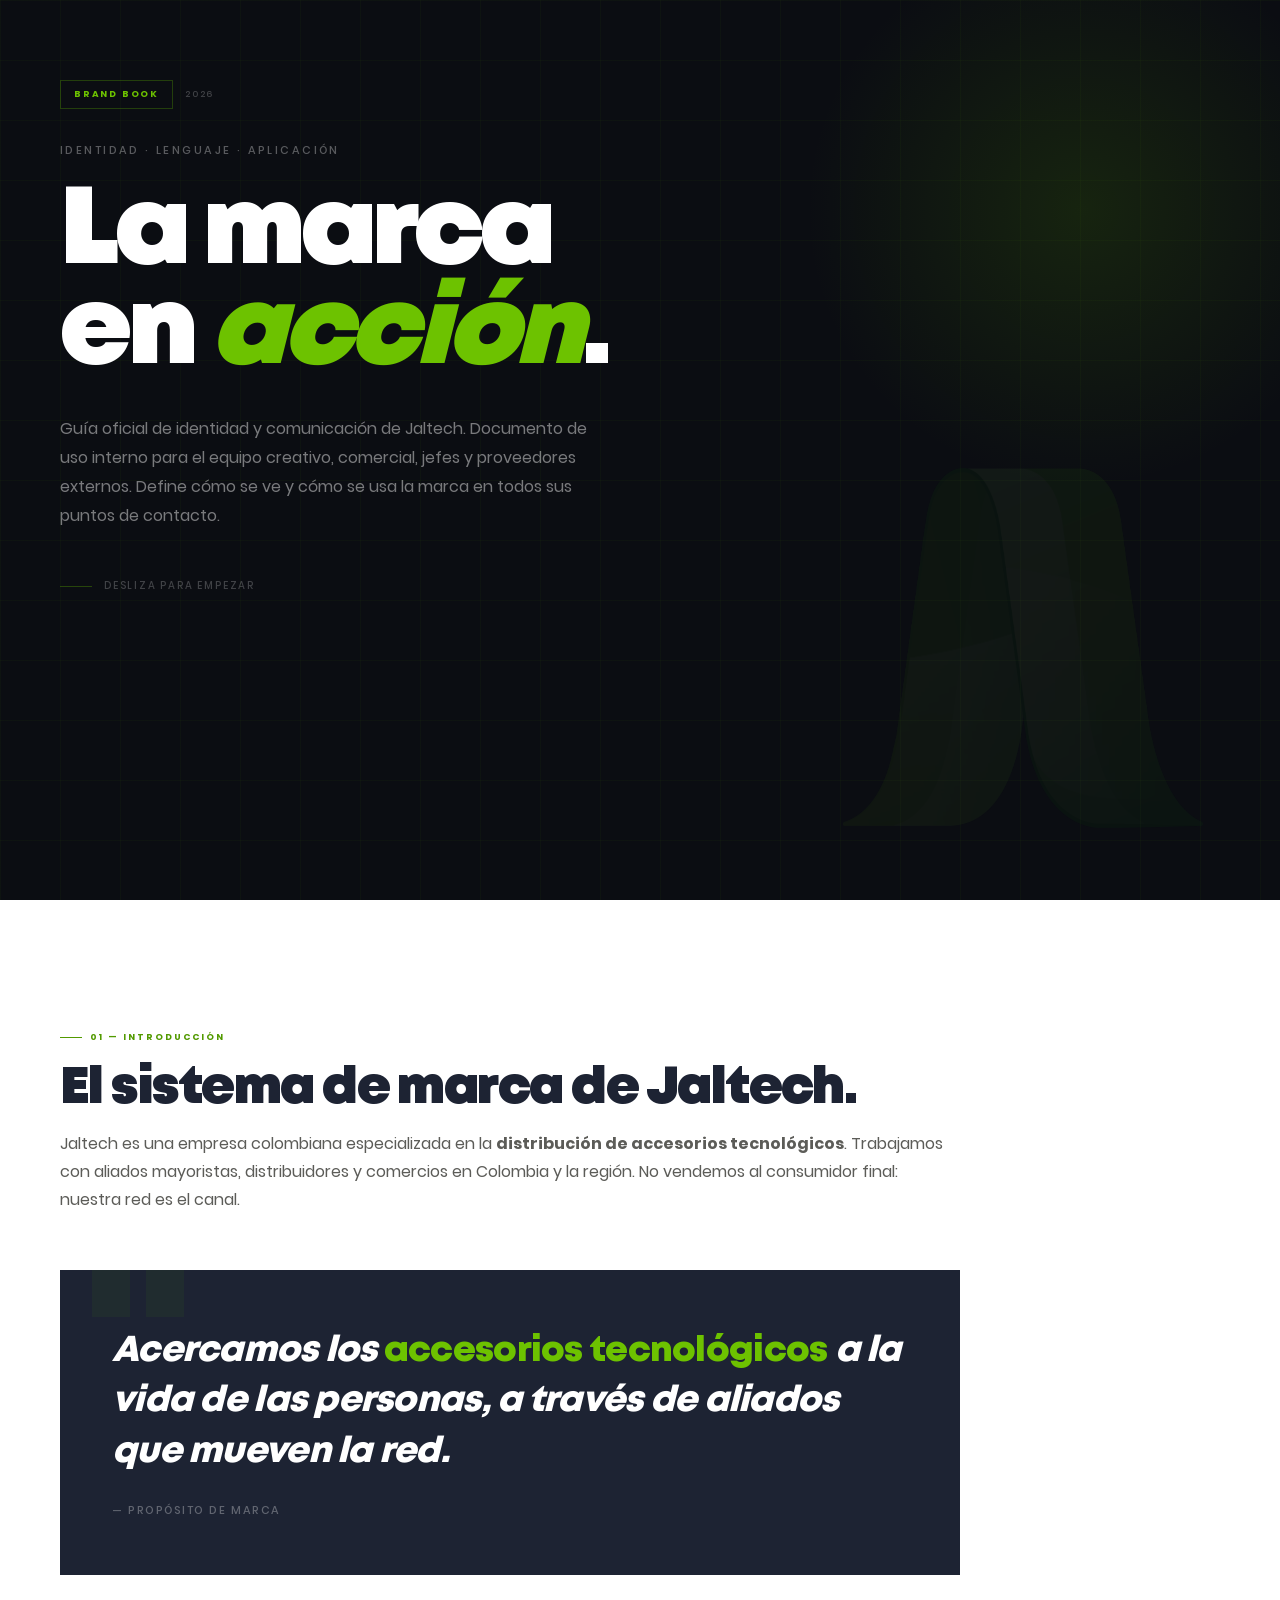
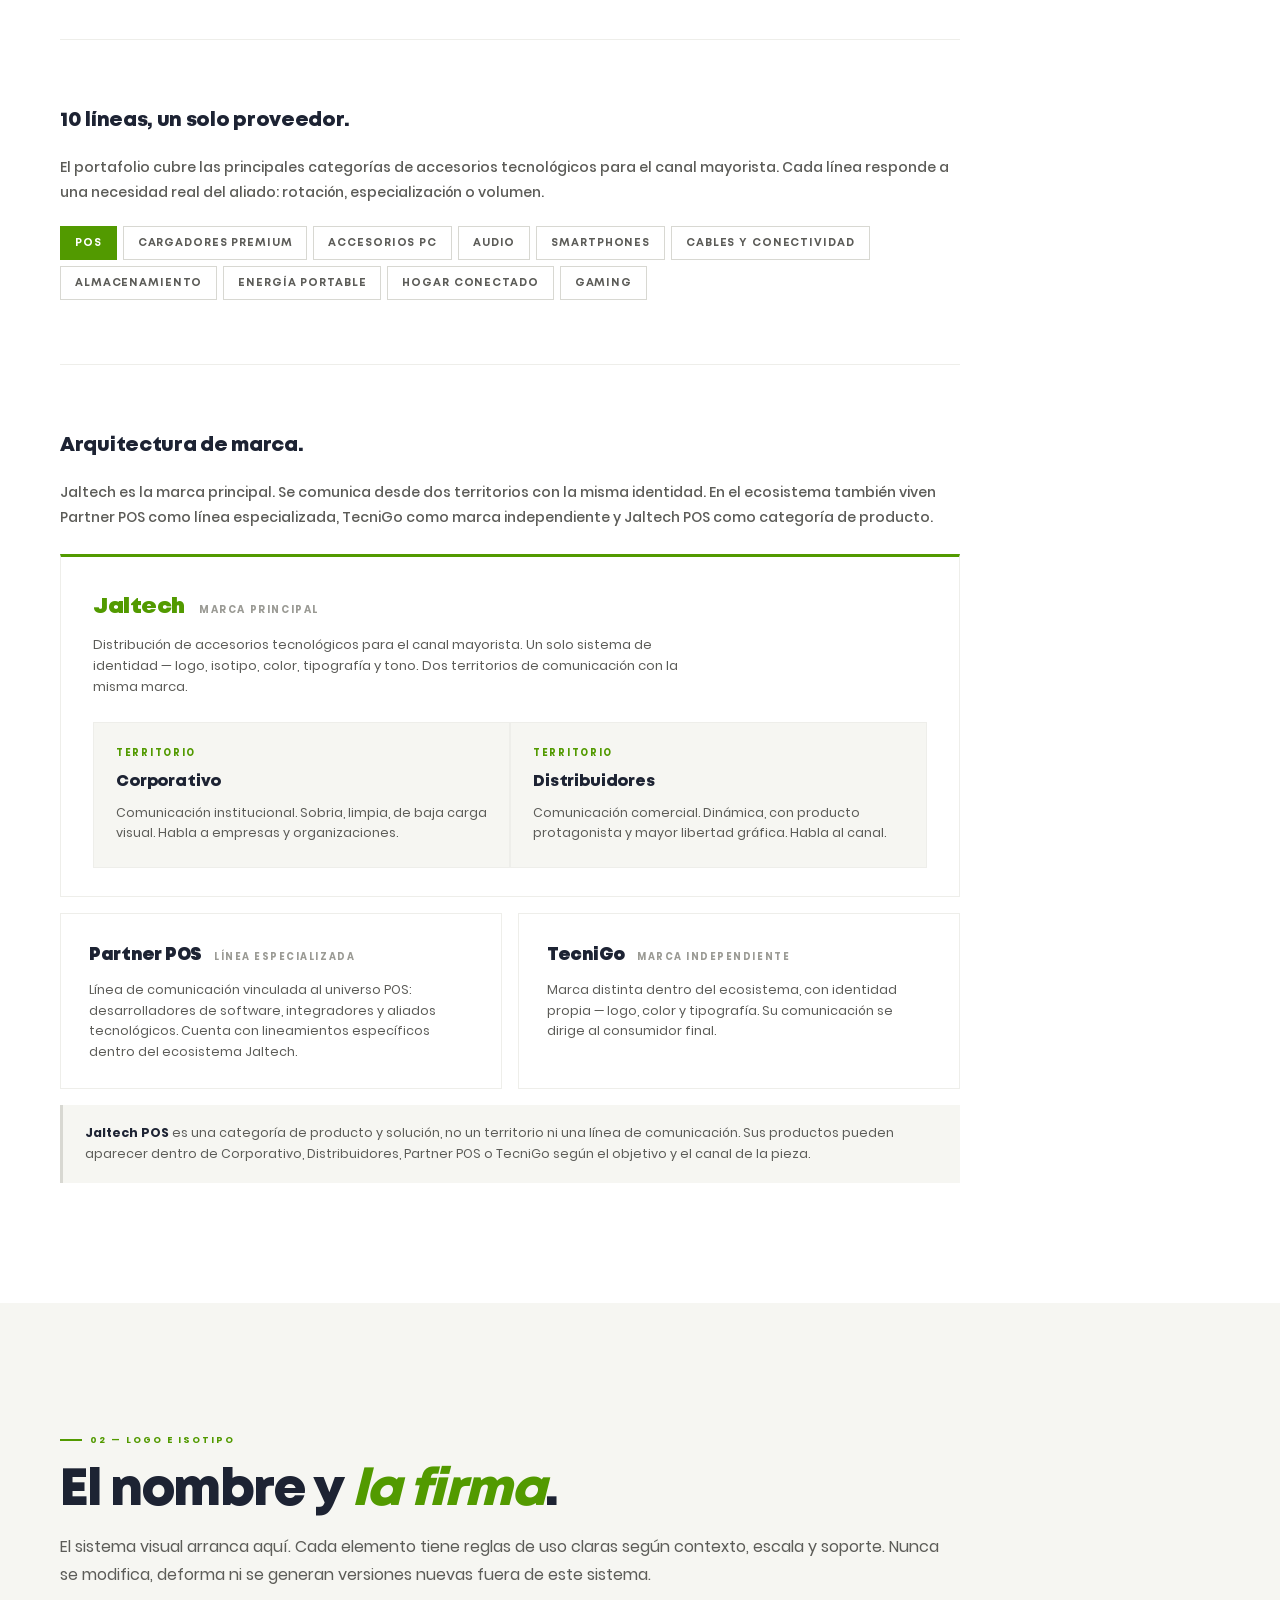
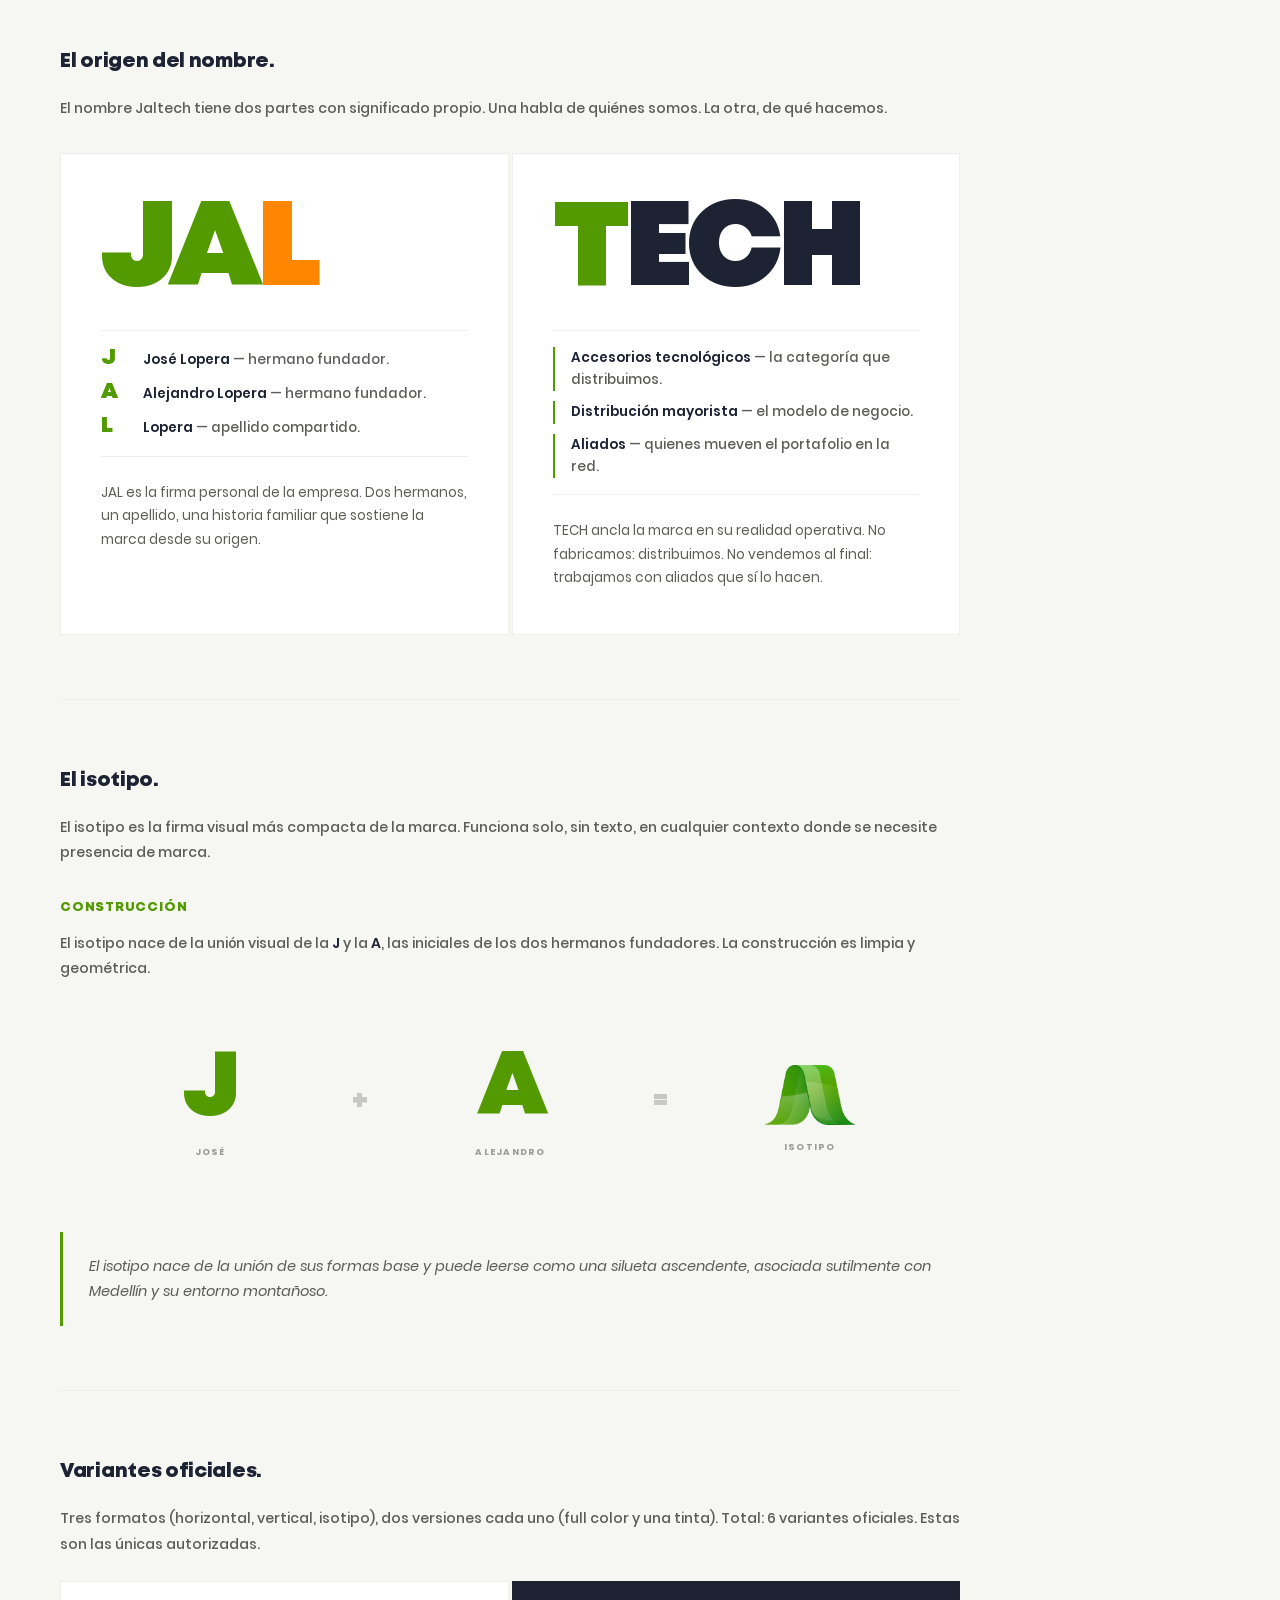
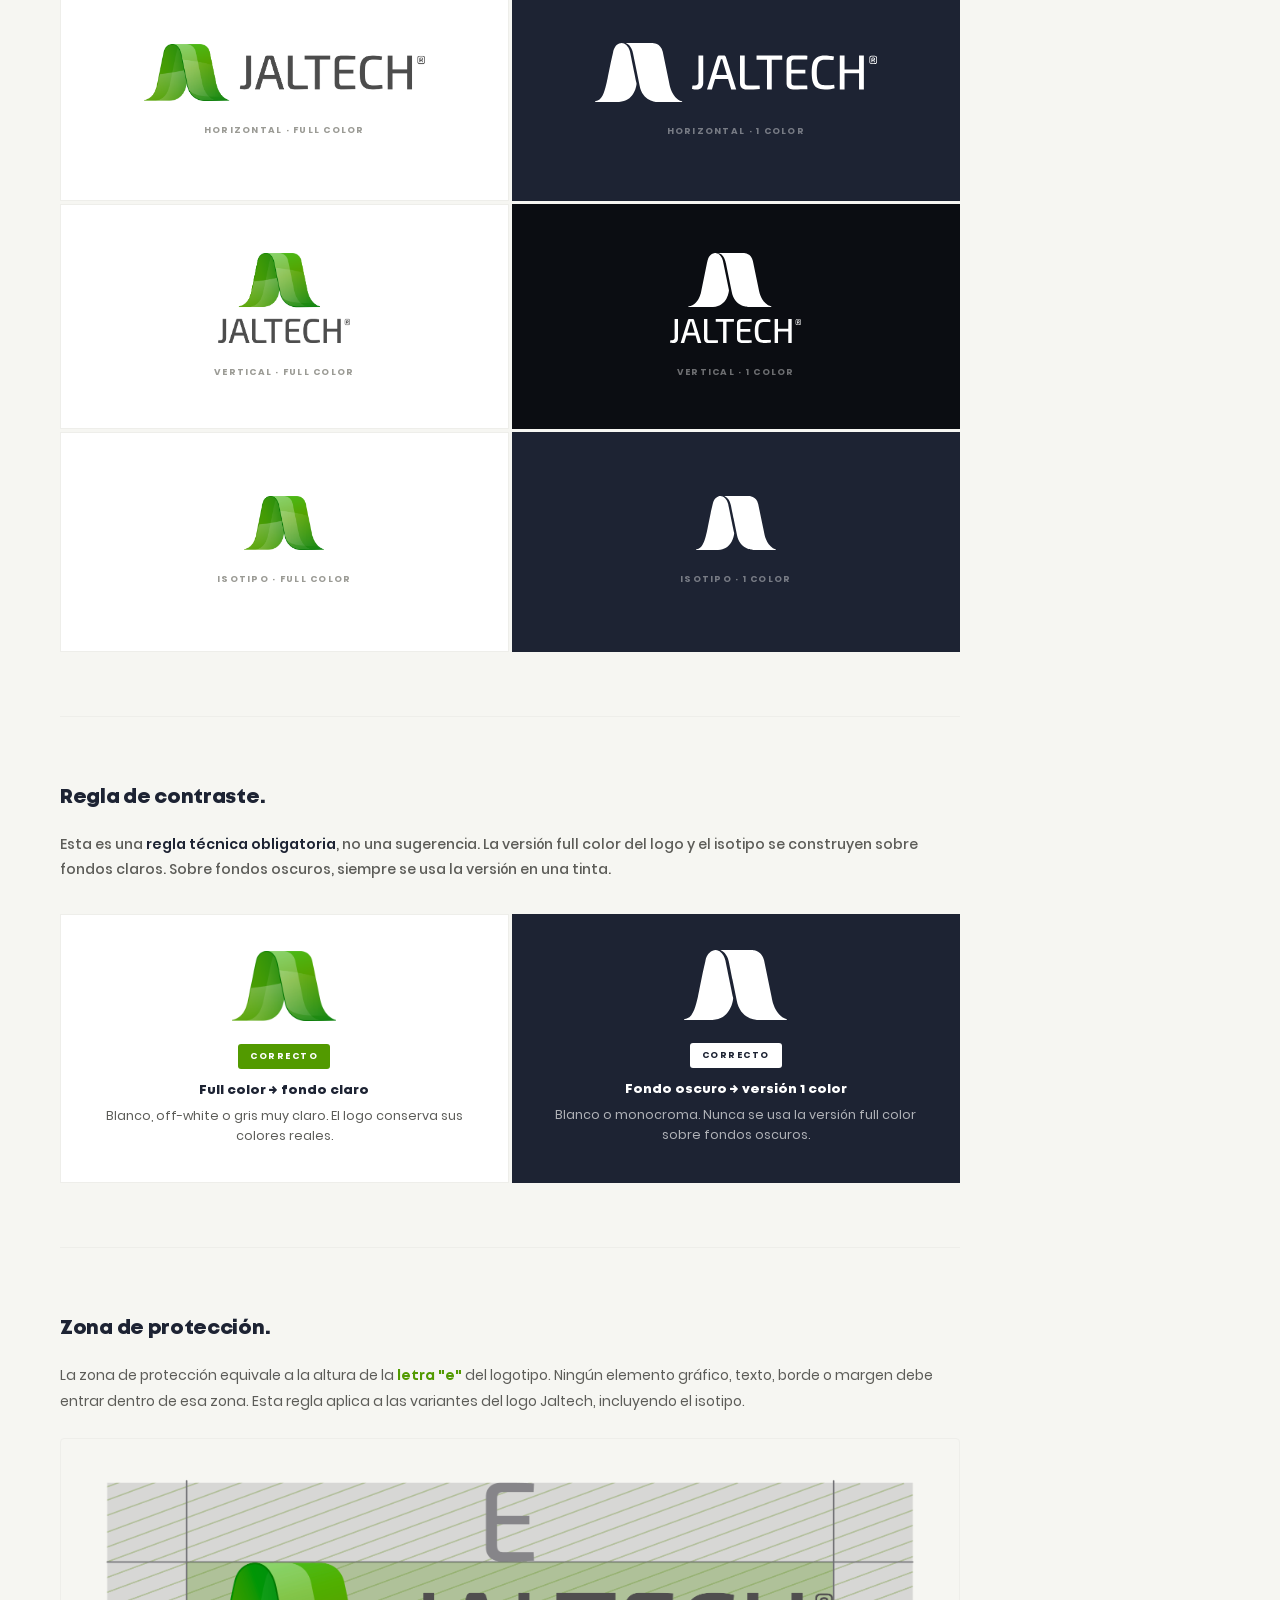
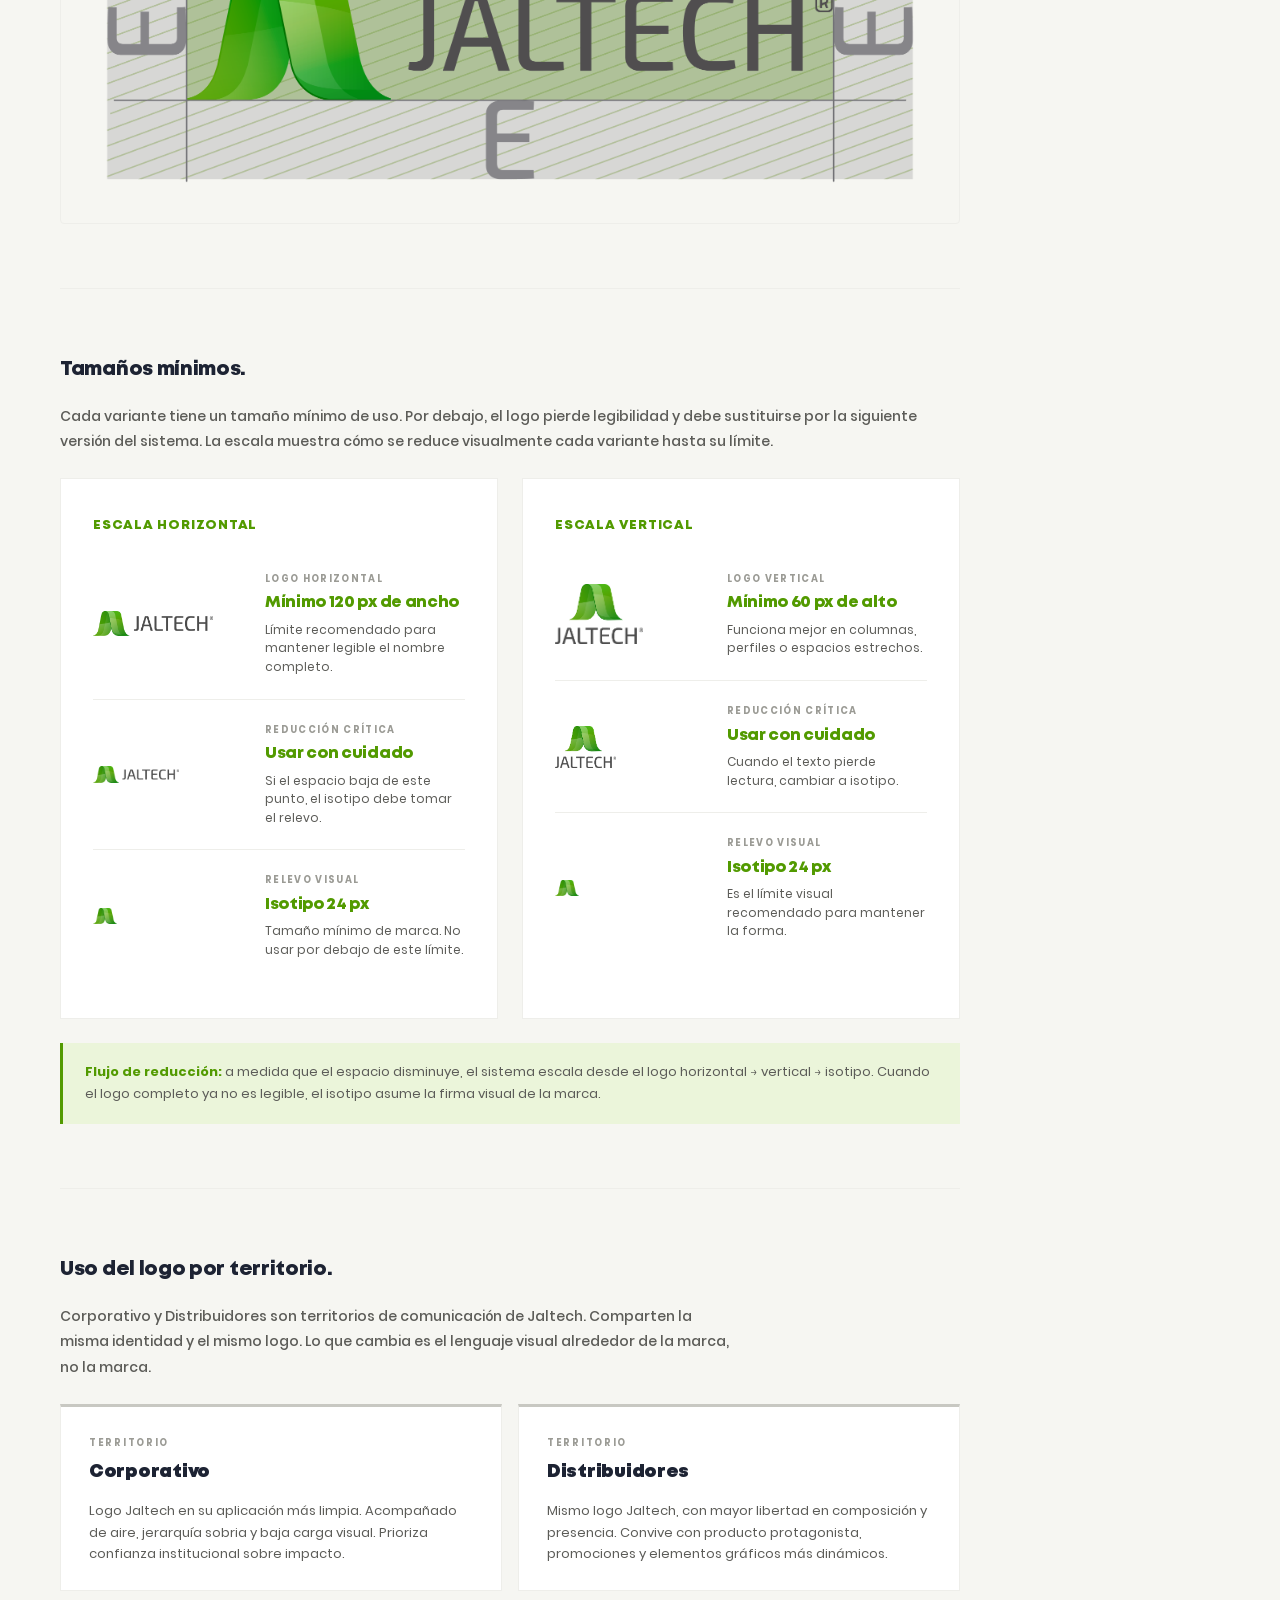
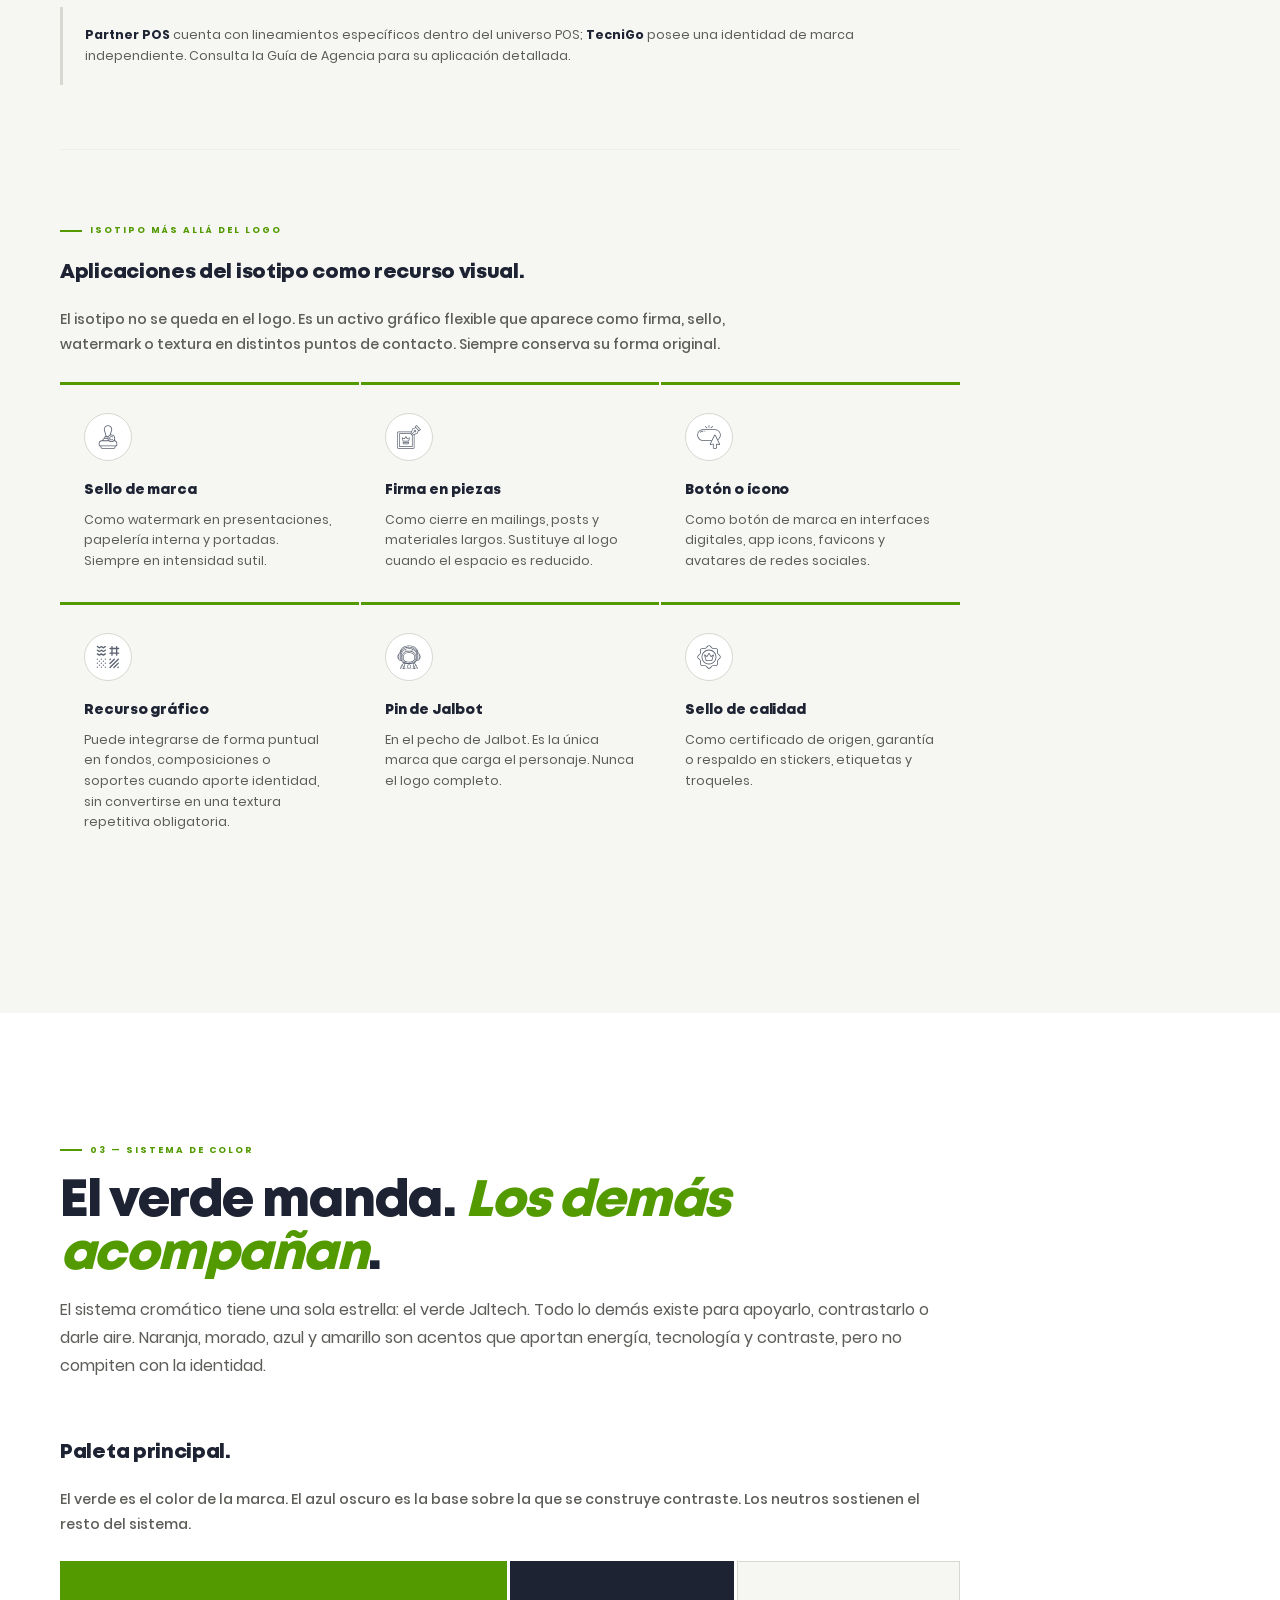
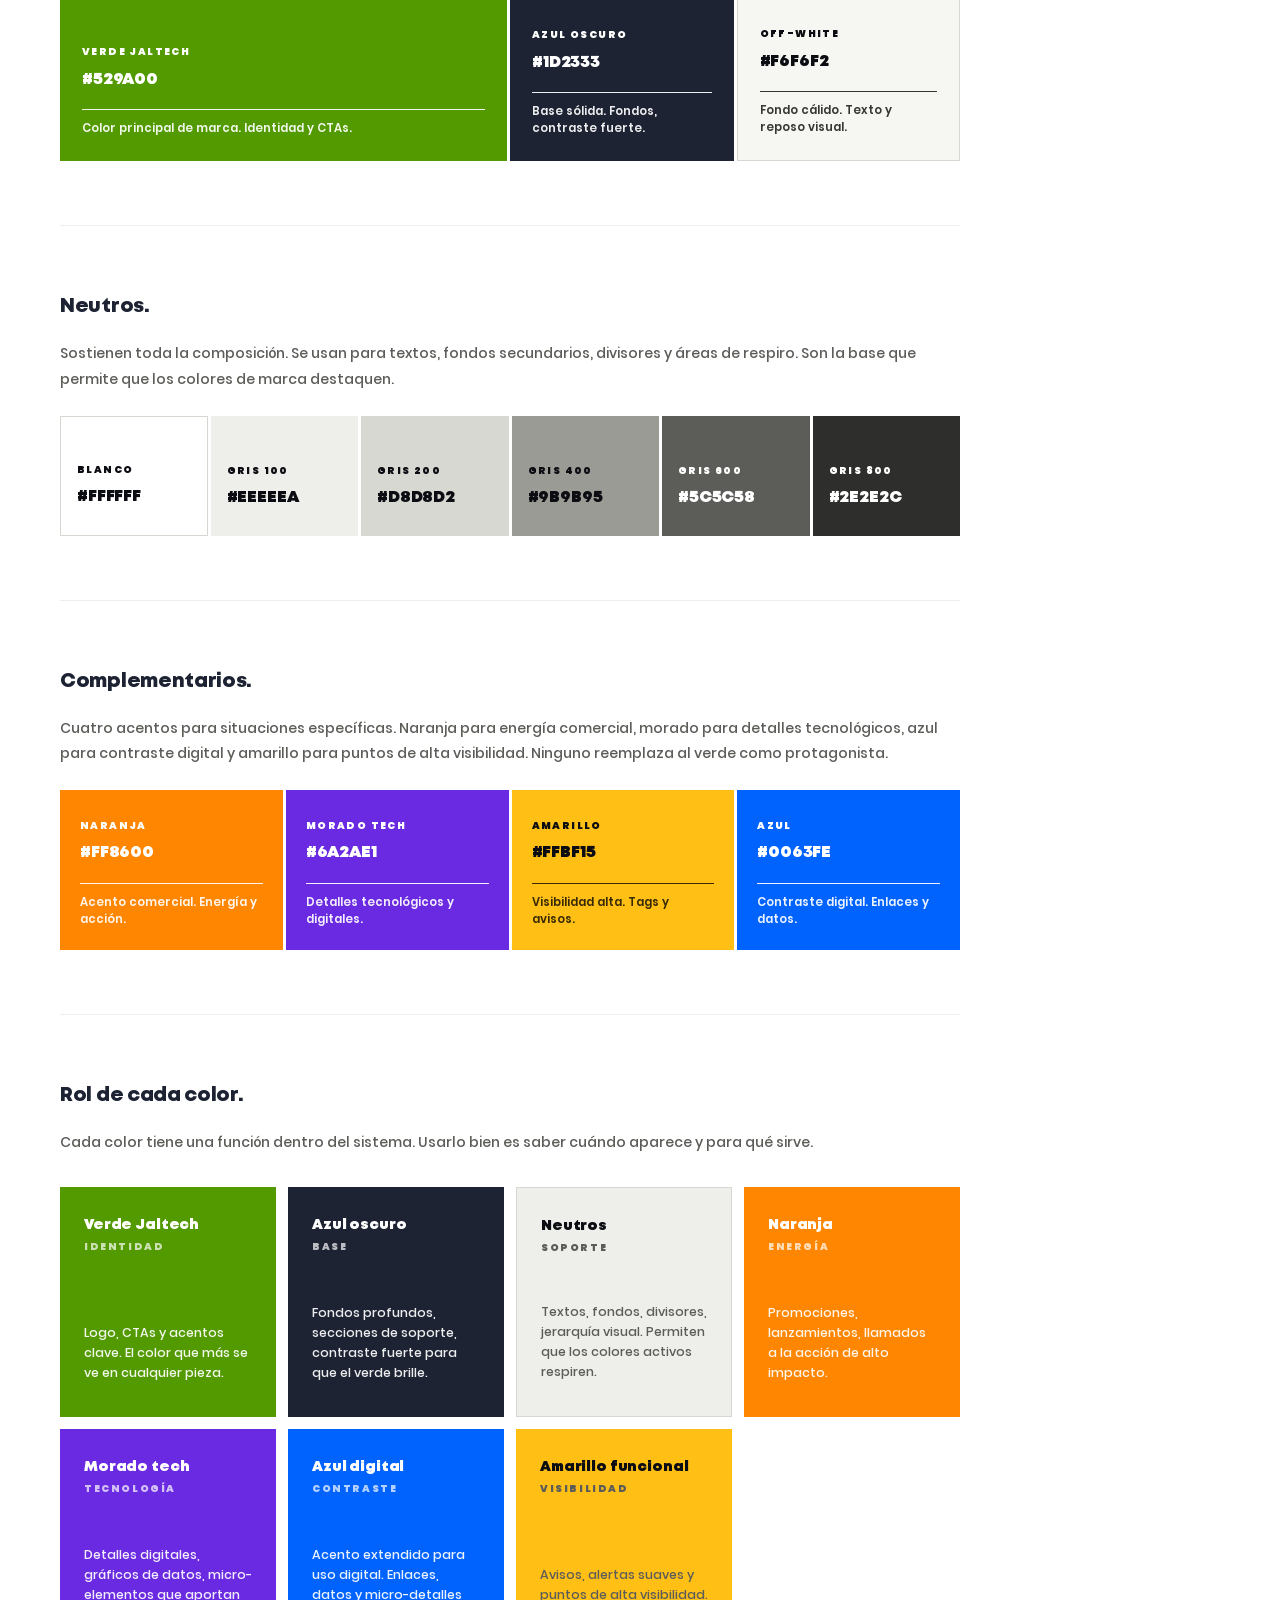
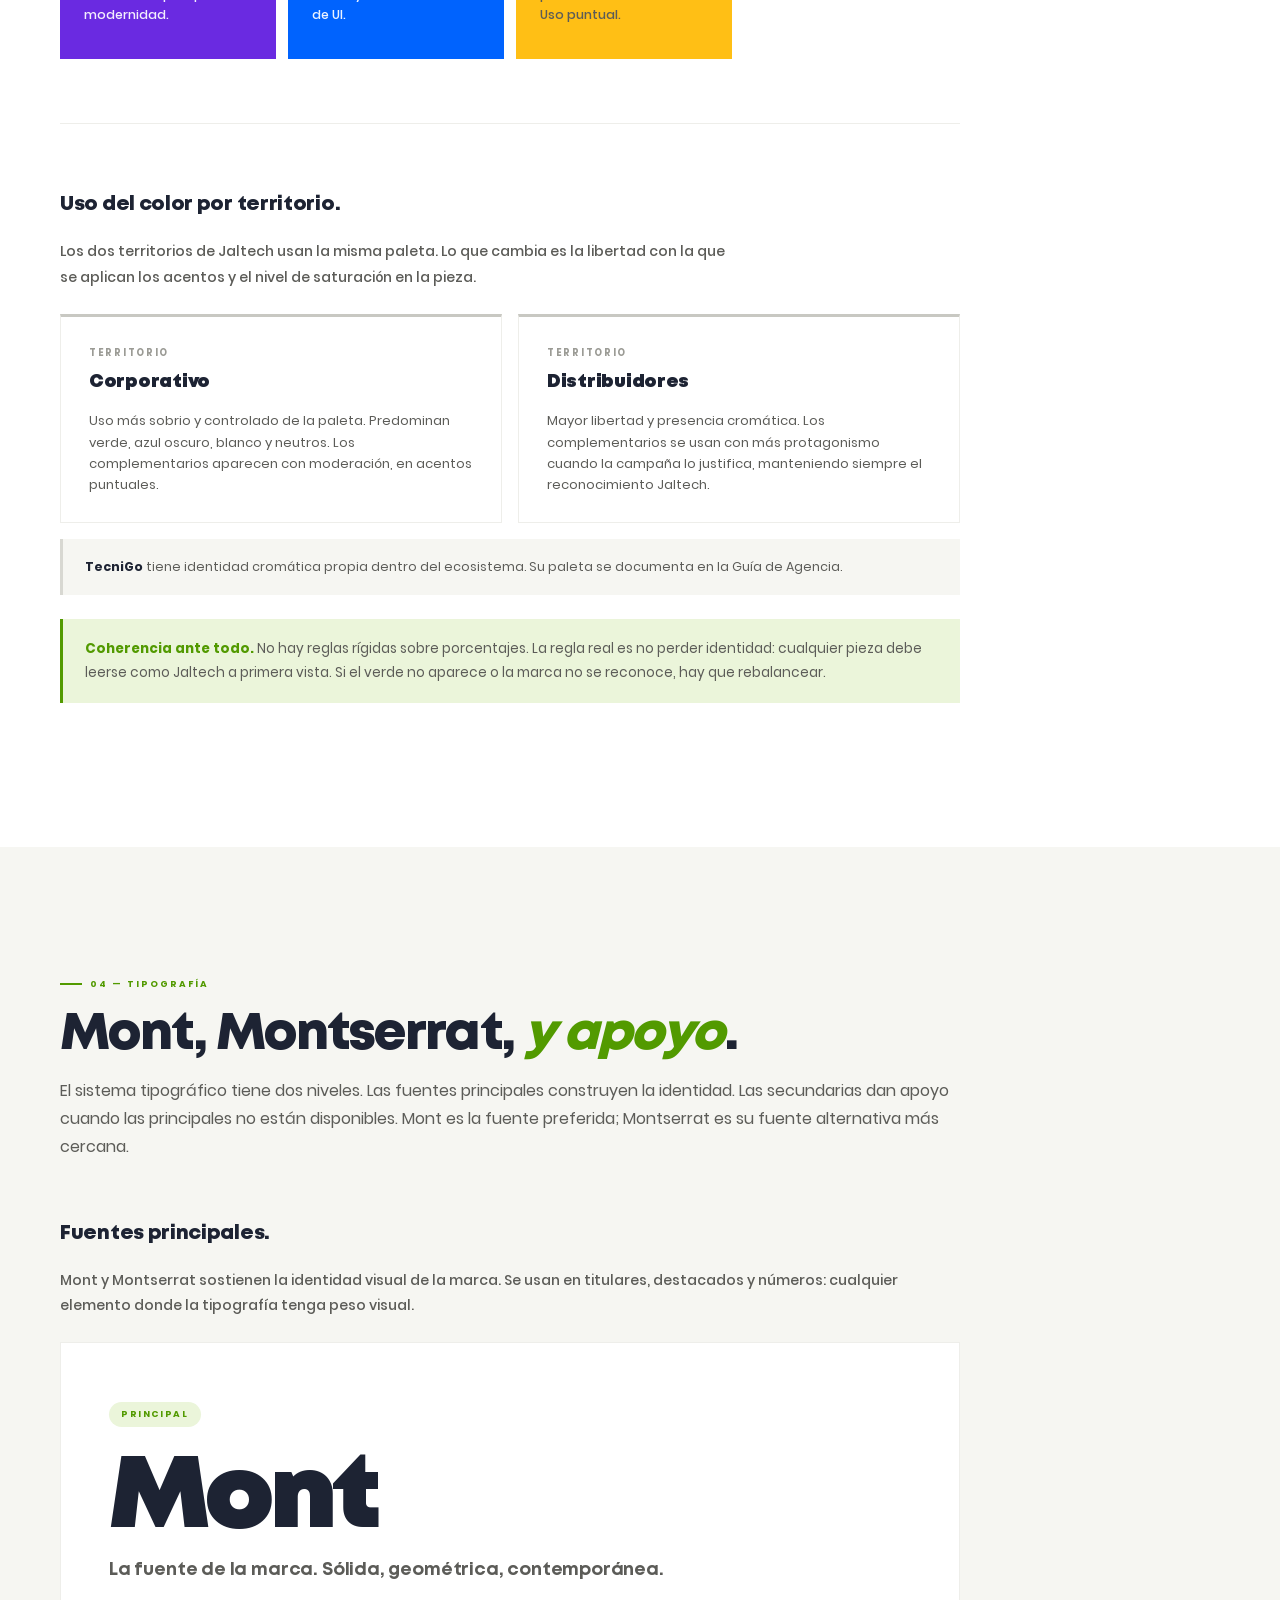
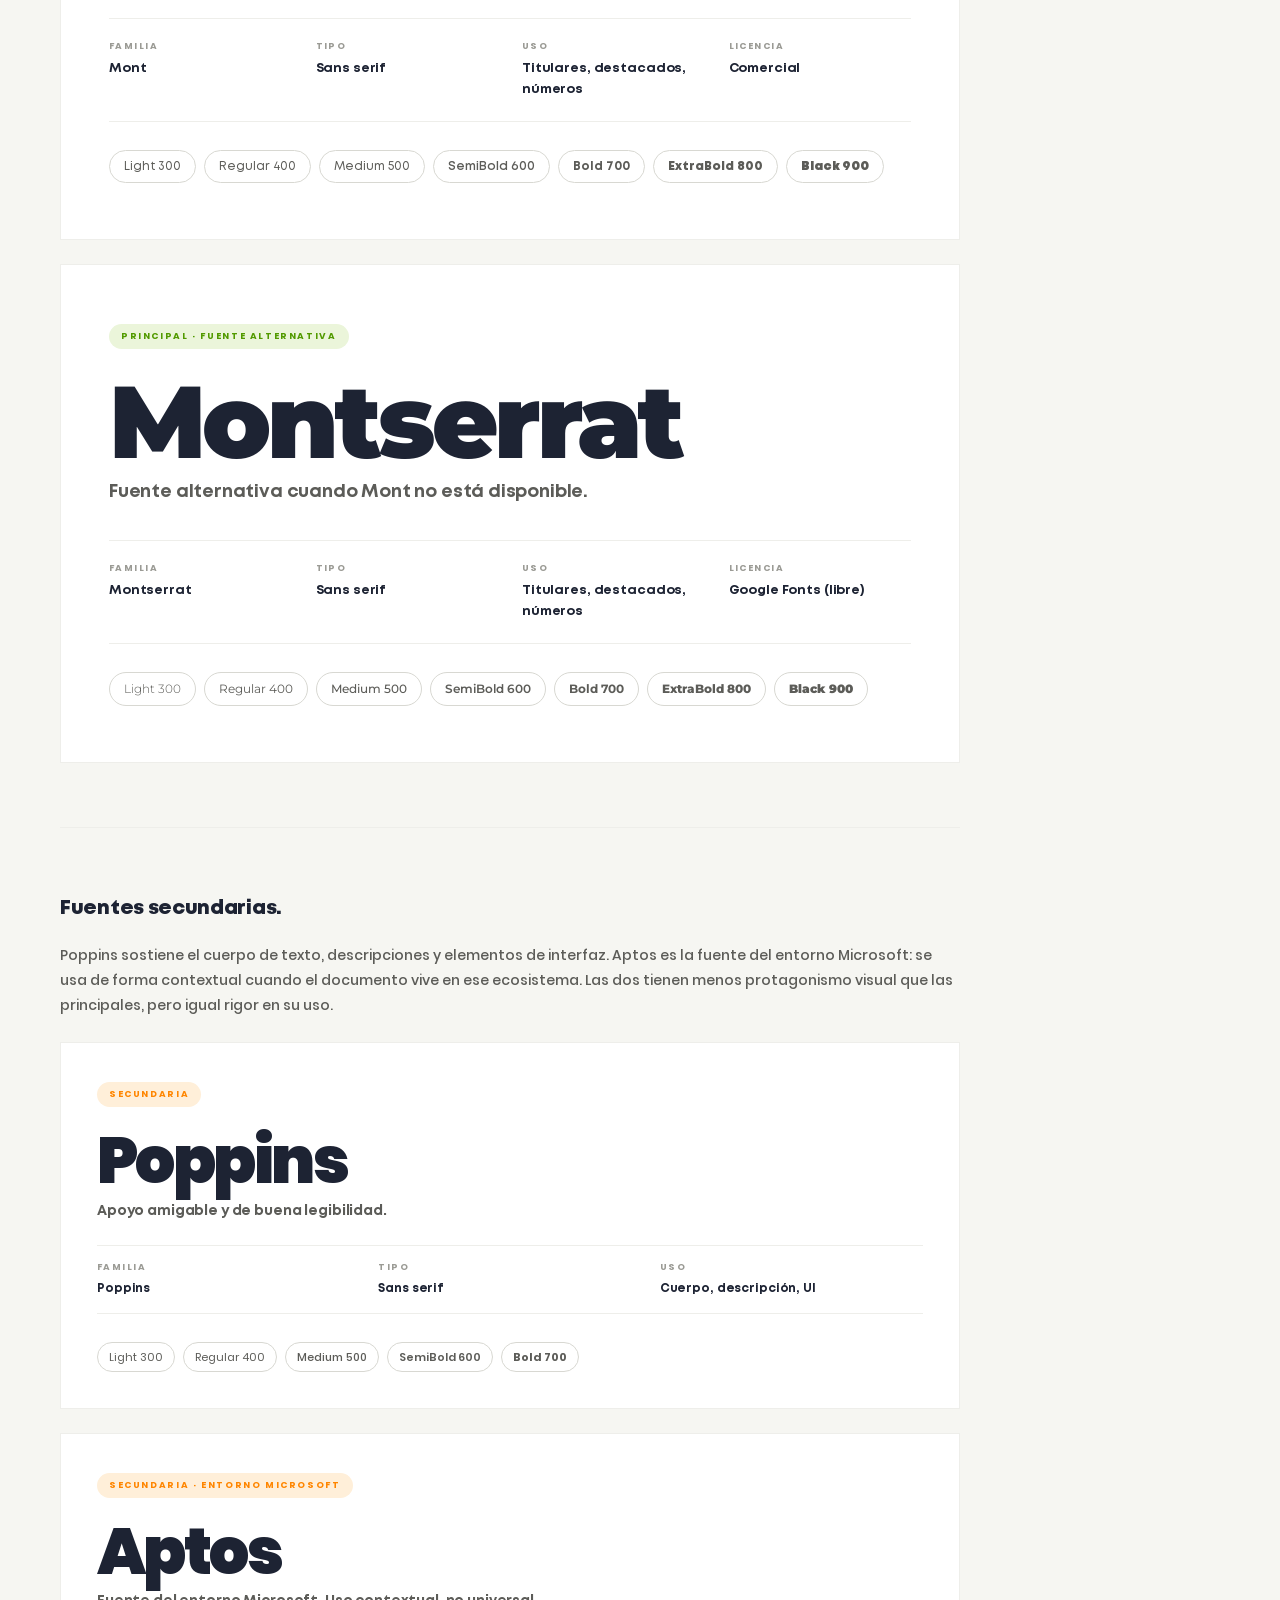
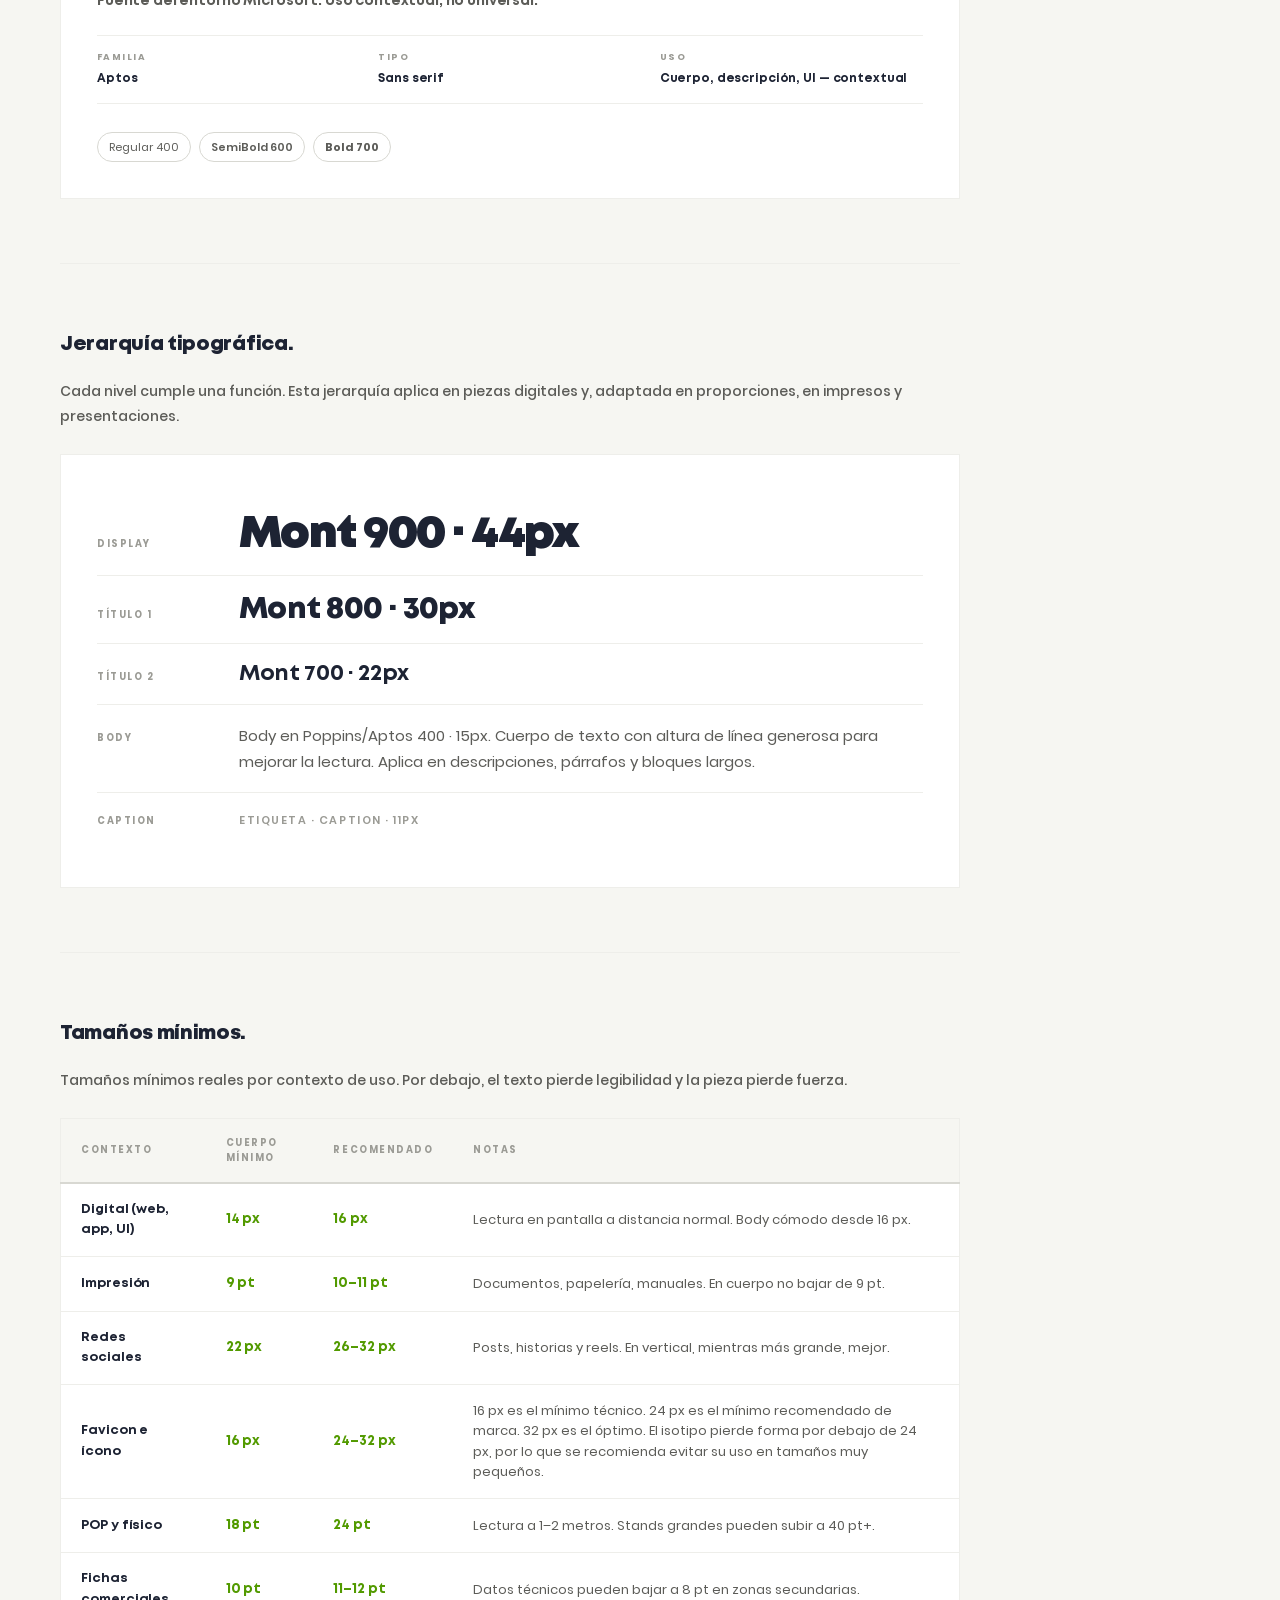
==== commit 98852d14: "Add files via upload" ====
--- a/brand-book-viewer.html
+++ b/brand-book-viewer.html
@@ -6,7 +6,7 @@
   <title>Brand Book — Jaltech® 2026</title>
   <meta name="description" content="Guía de identidad y comunicación de Jaltech. Sistema visual, tipografía, voz y aplicaciones. Documento de uso interno." />
 
-  <link rel="icon" type="image/svg+xml" href="assets/logo/jaltech-isotipo-green-gradient.svg" />
+  <link rel="icon" type="image/png" href="assets/logo/jaltech-isotipo-green-gradient.png" />
 
   <link rel="preconnect" href="https://fonts.googleapis.com" />
   <link rel="preconnect" href="https://fonts.gstatic.com" crossorigin />
@@ -333,7 +333,6 @@
   .cover-logo {
     position: relative; z-index: 2;
     width: 200px; height: auto;
-    filter: brightness(0) invert(1);
   }
   .cover-content { position: relative; z-index: 2; }
   .cover-meta {
@@ -446,20 +445,110 @@
     color: var(--gris-600);
   }
   .brand-pill.main { background: var(--verde); border-color: var(--verde); color: #fff; }
-  .submarcas-grid { display: grid; grid-template-columns: repeat(4, 1fr); gap: 2px; margin-top: 20px; }
-  .submarca { background: var(--off); padding: 24px 20px; }
-  .submarca-name {
+
+  /* Ecosistema de marca (Introducción) */
+  .eco-main {
+    background: var(--blanco);
+    border: 1px solid var(--gris-100);
+    border-top: 3px solid var(--verde);
+    padding: 32px 32px 28px;
+    margin-bottom: 16px;
+  }
+  .eco-main-head {
+    display: flex; align-items: baseline;
+    gap: 14px; flex-wrap: wrap;
+    margin-bottom: 8px;
+  }
+  .eco-main-name {
     font-family: var(--font-display); font-weight: 900;
-    font-size: 14px; letter-spacing: -0.01em;
+    font-size: 22px; color: var(--verde);
+    letter-spacing: -0.02em;
+  }
+  .eco-main-tag {
+    font-family: var(--font-secondary);
+    font-size: 10px; font-weight: 700;
+    letter-spacing: 0.16em; text-transform: uppercase;
+    color: var(--gris-400);
+  }
+  .eco-main-desc {
+    font-family: var(--font-secondary);
+    font-size: 13px; line-height: 1.65;
+    color: var(--gris-600);
+    margin-bottom: 24px;
+    max-width: 620px;
+  }
+  .eco-territories {
+    display: grid; grid-template-columns: 1fr 1fr;
+    gap: 2px;
+    background: var(--gris-100);
+    border: 1px solid var(--gris-100);
+  }
+  .eco-territory {
+    background: var(--off);
+    padding: 22px 22px 24px;
+  }
+  .eco-territory-label {
+    font-family: var(--font-secondary);
+    font-size: 9.5px; font-weight: 700;
+    letter-spacing: 0.18em; text-transform: uppercase;
+    color: var(--verde);
+    margin-bottom: 8px;
+  }
+  .eco-territory-name {
+    font-family: var(--font-display); font-weight: 800;
+    font-size: 16px; color: var(--azul);
+    letter-spacing: -0.01em;
+    margin-bottom: 8px;
+  }
+  .eco-territory-desc {
+    font-family: var(--font-secondary);
+    font-size: 12.5px; line-height: 1.6;
+    color: var(--gris-600);
+  }
+
+  .eco-related {
+    display: grid; grid-template-columns: 1fr 1fr;
+    gap: 16px;
+    margin-bottom: 16px;
+  }
+  .eco-related-card {
+    background: var(--blanco);
+    border: 1px solid var(--gris-100);
+    padding: 28px 28px 26px;
+  }
+  .eco-related-head {
+    display: flex; align-items: baseline;
+    gap: 12px; flex-wrap: wrap;
     margin-bottom: 10px;
   }
-  .submarca-name.verde { color: var(--verde); }
-  .submarca-name.azul { color: var(--azul); }
-  .submarca-name.dark { color: #1a1a1a; letter-spacing: 0.04em; font-size: 12px; }
-  .submarca-name.gray { color: var(--gris-600); letter-spacing: 0.02em; }
-  .submarca-desc {
-    font-family: var(--font-secondary);
-    font-size: 11px; color: var(--gris-400); line-height: 1.6;
+  .eco-related-name {
+    font-family: var(--font-display); font-weight: 900;
+    font-size: 17px; color: var(--azul);
+    letter-spacing: -0.015em;
+  }
+  .eco-related-tag {
+    font-family: var(--font-secondary);
+    font-size: 9.5px; font-weight: 700;
+    letter-spacing: 0.16em; text-transform: uppercase;
+    color: var(--gris-400);
+  }
+  .eco-related-desc {
+    font-family: var(--font-secondary);
+    font-size: 12.5px; line-height: 1.65;
+    color: var(--gris-600);
+  }
+
+  .eco-note {
+    background: var(--off);
+    border-left: 3px solid var(--gris-200);
+    padding: 18px 22px;
+    font-family: var(--font-secondary);
+    font-size: 12.5px; line-height: 1.65;
+    color: var(--gris-600);
+  }
+  .eco-note strong {
+    color: var(--azul);
+    font-weight: 700;
   }
 
   /* 02 LOGO E ISOTIPO */
@@ -569,46 +658,66 @@
     line-height: 1.65;
   }
 
-  .iso-pattern-feature {
-    background: var(--azul);
-    padding: 48px 44px;
-    position: relative; overflow: hidden;
-    border-radius: 4px;
-    display: grid; grid-template-columns: 1.2fr 1fr;
-    gap: 48px; align-items: center;
-    margin-top: 32px;
-  }
-  .iso-pattern-bg {
-    position: absolute; inset: 0;
-    background-image: url('assets/logo/jaltech-isotipo-green-gradient.svg');
-    background-repeat: repeat;
-    background-size: 60px 60px;
-    opacity: 0.05; pointer-events: none;
-  }
-  .iso-pattern-text { position: relative; z-index: 1; }
-  .iso-pattern-text h4 {
-    font-family: var(--font-display); font-weight: 800;
-    font-size: 22px; color: #fff;
-    letter-spacing: -0.02em; line-height: 1.2;
-    margin-bottom: 14px;
-  }
-  .iso-pattern-text p {
-    font-family: var(--font-secondary);
-    font-size: 13.5px; line-height: 1.75;
-    color: rgba(255,255,255,0.65);
-  }
-  .iso-pattern-visual {
-    position: relative; z-index: 1;
-    background-image: url('assets/logo/jaltech-isotipo.svg');
-    background-repeat: repeat;
-    background-size: 50px 50px;
-    background-color: rgba(82,154,0,0.15);
-    border: 1px solid rgba(82,154,0,0.25);
-    border-radius: 4px;
-    aspect-ratio: 1.4 / 1;
-    filter: brightness(0) invert(1);
-    opacity: 0.85;
-  }
+  /* Uso por territorio (Logo, Color, Tipografía, Voz) */
+  .territorios {
+    display: grid; grid-template-columns: 1fr 1fr;
+    gap: 16px; margin-top: 8px;
+  }
+  .territorio-card {
+    background: var(--blanco);
+    border: 1px solid var(--gris-100);
+    border-top: 3px solid var(--gris-300);
+    padding: 28px 28px 26px;
+  }
+  .territorio-label {
+    font-family: var(--font-secondary);
+    font-size: 9.5px; font-weight: 700;
+    letter-spacing: 0.18em; text-transform: uppercase;
+    color: var(--gris-400);
+    margin-bottom: 8px;
+  }
+  .territorio-name {
+    font-family: var(--font-display); font-weight: 900;
+    font-size: 18px; color: var(--azul);
+    letter-spacing: -0.015em;
+    margin-bottom: 12px;
+  }
+  .territorio-desc {
+    font-family: var(--font-secondary);
+    font-size: 13px; line-height: 1.65;
+    color: var(--gris-600);
+  }
+  .territorio-desc strong { color: var(--azul); font-weight: 600; }
+
+  .territorios-note {
+    background: var(--off);
+    border-left: 3px solid var(--gris-200);
+    padding: 18px 22px;
+    margin-top: 16px;
+    font-family: var(--font-secondary);
+    font-size: 12.5px; line-height: 1.65;
+    color: var(--gris-600);
+  }
+  .territorios-note strong { color: var(--azul); font-weight: 700; }
+
+  /* Variante on-dark del bloque territorios (para Voz y tono) */
+  .territorios.on-dark .territorio-card {
+    background: rgba(255,255,255,0.04);
+    border: 1px solid rgba(255,255,255,0.1);
+    border-top: 3px solid rgba(255,255,255,0.2);
+  }
+  .territorios.on-dark .territorio-label {
+    color: rgba(255,255,255,0.5);
+  }
+  .territorios.on-dark .territorio-name { color: #fff; }
+  .territorios.on-dark .territorio-desc { color: rgba(255,255,255,0.7); }
+  .territorios.on-dark .territorio-desc strong { color: #fff; }
+  .territorios-note.on-dark {
+    background: rgba(255,255,255,0.04);
+    border-left: 3px solid rgba(255,255,255,0.2);
+    color: rgba(255,255,255,0.7);
+  }
+  .territorios-note.on-dark strong { color: #fff; }
 
   /* Construcción J + A */
   .isotype-construction {
@@ -660,7 +769,10 @@
   .logo-variant--light { background: var(--blanco); border: 1px solid var(--gris-100); }
   .logo-variant--dark { background: var(--azul); }
   .logo-variant--mono { background: var(--ink); }
-  .logo-variant--dark img, .logo-variant--mono img { filter: brightness(0) invert(1); }
+  /* Los logos horizontales e isotipo usan assets *-white.svg oficiales.
+     El logo vertical no tiene asset white en el repositorio; se usa el negro
+     con filter hasta que se produzca jaltech-vertical-white.svg. */
+  .logo-variant--mono img[src*="vertical-black"] { filter: brightness(0) invert(1); }
   .logo-variant img {
     max-width: 75%; max-height: 90px;
     width: auto; height: auto; object-fit: contain;
@@ -684,7 +796,7 @@
   .contrast-card { padding: 36px 28px; text-align: center; }
   .contrast-card--light { background: var(--blanco); border: 1px solid var(--gris-100); }
   .contrast-card--dark { background: var(--azul); }
-  .contrast-card--dark img { filter: brightness(0) invert(1); }
+  /* La imagen usa el asset -white oficial; no requiere filter. */
   .contrast-card img {
     max-width: 60%; max-height: 70px;
     margin: 0 auto 20px;
@@ -724,35 +836,22 @@
     color: var(--verde); font-weight: 700;
     font-family: var(--font-display);
   }
-  .clearspace-placeholder {
+  .clearspace-visual {
     background: var(--off);
-    border: 2px dashed var(--gris-300);
-    padding: 60px 40px;
+    border: 1px solid var(--gris-100);
+    padding: 32px;
     border-radius: 4px;
     margin: 24px 0;
     text-align: center;
-    min-height: 240px;
-    display: flex; flex-direction: column;
-    align-items: center; justify-content: center;
-    gap: 12px;
-  }
-  .clearspace-placeholder-tag {
-    background: var(--blanco);
-    border: 1px solid var(--gris-200);
-    padding: 5px 12px;
-    border-radius: 999px;
-    font-family: var(--font-secondary);
-    font-size: 9px; font-weight: 700;
-    letter-spacing: 0.16em; text-transform: uppercase;
-    color: var(--naranja);
-  }
-  .clearspace-placeholder-text {
-    font-family: var(--font-secondary);
-    font-size: 13px; color: var(--gris-600);
-    line-height: 1.7; max-width: 460px;
-    font-style: italic;
-  }
-  .clearspace-placeholder-text strong { color: var(--azul); font-weight: 600; font-style: normal; }
+    display: flex;
+    align-items: center;
+    justify-content: center;
+  }
+  .clearspace-visual img {
+    max-width: 100%;
+    height: auto;
+    max-height: 340px;
+  }
 
   /* Tamaños mínimos */
   .size-scale {
@@ -1171,6 +1270,91 @@
     font-size: 9px; color: var(--gris-400);
     letter-spacing: 0.06em;
   }
+  .comp-demo-card.good .comp-demo-list {
+    display: flex; flex-direction: column;
+    gap: 6px; margin-top: 18px;
+    font-family: var(--font-secondary);
+    font-size: 12px; color: var(--gris-600);
+    line-height: 1.5;
+  }
+  .comp-demo-card.good .comp-demo-list li {
+    padding-left: 14px; position: relative;
+  }
+  .comp-demo-card.good .comp-demo-list li::before {
+    content: '›';
+    position: absolute; left: 0; top: 0;
+    color: var(--verde); font-weight: 700;
+  }
+  .comp-demo-card.good .comp-demo-cta {
+    margin-top: 20px;
+    display: inline-flex; align-items: center;
+    gap: 8px;
+    font-family: var(--font-display); font-weight: 800;
+    font-size: 11px; letter-spacing: 0.08em;
+    text-transform: uppercase;
+    color: var(--verde);
+    padding: 10px 14px;
+    border: 1.5px solid var(--verde);
+    align-self: flex-start;
+    border-radius: 2px;
+  }
+
+  /* Fondos y composición */
+  .comp-fondos {
+    display: grid; grid-template-columns: repeat(3, 1fr);
+    gap: 16px; margin-top: 8px;
+  }
+  .comp-fondo {
+    background: var(--blanco);
+    border: 1px solid var(--gris-100);
+    padding: 0;
+    display: flex; flex-direction: column;
+    overflow: hidden;
+  }
+  .comp-fondo-preview {
+    aspect-ratio: 4 / 3;
+    position: relative;
+    overflow: hidden;
+  }
+  .comp-fondo-preview.solido {
+    background: var(--verde);
+  }
+  .comp-fondo-preview.textura {
+    background: url('assets/images/texture.webp') center/cover no-repeat, var(--verde);
+  }
+  .comp-fondo-preview.degradado {
+    background: url('assets/images/degrade.webp') center/cover no-repeat, linear-gradient(160deg, var(--verde) 0%, var(--azul) 100%);
+  }
+  .comp-fondo-body {
+    padding: 22px 24px 26px;
+  }
+  .comp-fondo-name {
+    font-family: var(--font-display); font-weight: 800;
+    font-size: 16px; color: var(--azul);
+    letter-spacing: -0.01em;
+    margin-bottom: 8px;
+  }
+  .comp-fondo-desc {
+    font-family: var(--font-secondary);
+    font-size: 12.5px; line-height: 1.6;
+    color: var(--gris-600);
+  }
+  .comp-fondo-rules {
+    display: grid;
+    grid-template-columns: 1fr 1fr;
+    gap: 12px;
+    margin-top: 20px;
+  }
+  .comp-fondo-rule {
+    background: var(--off);
+    border-left: 3px solid var(--verde);
+    padding: 14px 18px;
+    font-family: var(--font-secondary);
+    font-size: 12.5px;
+    line-height: 1.55;
+    color: var(--gris-600);
+  }
+  .comp-fondo-rule strong { color: var(--azul); font-weight: 700; }
 
   /* 06 ICONOGRAFÍA */
   .icons-two-cols {
@@ -1287,17 +1471,11 @@
   color: #fff;
 }
 
-.icon-ring-cell.fill-gamer-tech .icon-ring {
-  background: #80CC00;
-  color: #fff;
-}
-
 /* Anillo sutil sobre fondos sólidos */
 .icon-ring-cell.fill-verde .icon-ring::after,
 .icon-ring-cell.fill-azul .icon-ring::after,
 .icon-ring-cell.fill-naranja .icon-ring::after,
-.icon-ring-cell.fill-morado .icon-ring::after,
-.icon-ring-cell.fill-gamer-tech .icon-ring::after {
+.icon-ring-cell.fill-morado .icon-ring::after {
   content: "";
   position: absolute;
   inset: -6px;
@@ -1307,8 +1485,7 @@
 }
 
 .icon-ring-cell.fill-naranja .icon-ring::after,
-.icon-ring-cell.fill-verde .icon-ring::after,
-.icon-ring-cell.fill-gamer-tech .icon-ring::after {
+.icon-ring-cell.fill-verde .icon-ring::after {
   border-color: rgba(255, 255, 255, 0.55);
 }
 
@@ -1583,99 +1760,46 @@
     color: var(--error); font-weight: 700;
   }
 
-  /* Animaciones sugeridas */
-  .anim-suggestions {
-    background: var(--off);
-    padding: 32px;
-    border-left: 4px solid var(--naranja);
-    border-radius: 4px;
-  }
-  .anim-suggestions h4 {
-    font-family: var(--font-display); font-weight: 800;
-    font-size: 13px; color: var(--naranja);
-    letter-spacing: 0.08em; text-transform: uppercase;
-    margin-bottom: 8px;
-  }
-  .anim-suggestions p {
-    font-family: var(--font-secondary);
-    font-size: 12.5px; color: var(--gris-400);
-    line-height: 1.65; margin-bottom: 16px;
-    font-style: italic;
-  }
-  .anim-suggestions-list {
-    display: grid; grid-template-columns: repeat(2, 1fr);
-    gap: 12px; list-style: none; padding: 0;
-  }
-  .anim-suggestions-list li {
-    font-family: var(--font-secondary);
-    font-size: 12.5px; color: var(--gris-600);
-    line-height: 1.55;
-    padding-left: 22px;
-    position: relative;
-  }
-  .anim-suggestions-list li::before {
-    content: '▸'; position: absolute; left: 0;
-    color: var(--naranja); font-weight: 700;
-  }
-  .anim-suggestions-list li strong { color: var(--azul); font-weight: 600; }
-
-  /* 09 USOS DEL ISOTIPO */
-  .pattern-showcase {
+  /* Poses reales de Jalbot */
+  .jalbot-poses {
     display: grid;
-    grid-template-columns: 1fr 1fr;
-    gap: 20px;
-    margin-bottom: 28px;
-  }
-  .pattern-card {
-    min-height: 280px;
-    position: relative;
-    overflow: hidden;
-    border-radius: 4px;
-    background: var(--azul);
-  }
-  .pattern-card.watermark {
-    background:
-      radial-gradient(circle at 80% 20%, rgba(82,154,0,0.20) 0%, transparent 38%),
-      linear-gradient(135deg, #1D2333 0%, #111725 100%);
-  }
-  .pattern-card.texture {
-    background:
-      linear-gradient(135deg, rgba(82,154,0,0.16) 0 12%, transparent 12% 24%, rgba(255,255,255,0.05) 24% 36%, transparent 36% 100%),
-      linear-gradient(45deg, rgba(255,134,0,0.10) 0 10%, transparent 10% 100%),
-      #1D2333;
-    background-size: 120px 120px, 90px 90px, auto;
-  }
-  .pattern-card-label {
-    position: absolute;
-    bottom: 18px; left: 18px;
-    font-family: var(--font-secondary);
-    font-size: 9px; font-weight: 700;
-    letter-spacing: 0.16em; text-transform: uppercase;
-    color: rgba(255,255,255,0.86);
-    padding: 6px 11px;
-    background: rgba(0,0,0,0.36);
-    backdrop-filter: blur(4px);
-    border-radius: 2px;
-  }
-  .pattern-uses {
-    display: grid; grid-template-columns: repeat(2, 1fr);
+    grid-template-columns: repeat(5, 1fr);
     gap: 12px;
   }
-  .pattern-use {
+  .jalbot-pose {
     background: var(--blanco);
     border: 1px solid var(--gris-100);
-    padding: 26px 24px;
-  }
-  .pattern-use h4 {
+    padding: 20px 16px 22px;
+    display: flex;
+    flex-direction: column;
+    align-items: center;
+    text-align: center;
+    gap: 12px;
+  }
+  .jalbot-pose-img {
+    width: 100%;
+    max-width: 120px;
+    aspect-ratio: 1 / 1;
+    display: flex;
+    align-items: center;
+    justify-content: center;
+  }
+  .jalbot-pose-img img {
+    max-width: 100%;
+    max-height: 100%;
+    object-fit: contain;
+  }
+  .jalbot-pose-name {
     font-family: var(--font-display); font-weight: 800;
-    font-size: 13px; color: var(--verde);
-    letter-spacing: 0.06em; text-transform: uppercase;
-    margin-bottom: 10px;
-  }
-  .pattern-use p {
-    font-family: var(--font-secondary);
-    font-size: 13px; color: var(--gris-600);
-    line-height: 1.7;
+    font-size: 12px; color: var(--azul);
+    letter-spacing: 0.02em;
+    line-height: 1.25;
+  }
+  .jalbot-pose-use {
+    font-family: var(--font-secondary);
+    font-size: 10.5px; font-weight: 500;
+    color: var(--gris-600);
+    line-height: 1.5;
   }
 
   /* 10 APLICACIONES */
@@ -1831,6 +1955,44 @@
     letter-spacing: -0.01em;
   }
 
+  /* Preview con pieza real: imagen ocupa el card, etiqueta de territorio abajo */
+  .app-card-preview.has-piece {
+    background: rgba(0,0,0,0.4);
+    padding: 0;
+    justify-content: flex-end;
+  }
+  .app-card-preview-image {
+    position: absolute;
+    inset: 0;
+    width: 100%; height: 100%;
+    object-fit: cover;
+    z-index: 1;
+  }
+  .app-card-preview-territory {
+    position: relative;
+    z-index: 2;
+    display: inline-flex;
+    align-items: center; gap: 8px;
+    align-self: flex-start;
+    margin: 0 0 18px 20px;
+    padding: 7px 14px;
+    background: rgba(11, 13, 18, 0.85);
+    backdrop-filter: blur(4px);
+    border: 1px solid rgba(255,255,255,0.14);
+    border-radius: 999px;
+    font-family: var(--font-secondary);
+    font-size: 9.5px; font-weight: 700;
+    letter-spacing: 0.16em; text-transform: uppercase;
+    color: #fff;
+  }
+  .app-card-preview-territory::before {
+    content: '';
+    width: 6px; height: 6px;
+    border-radius: 50%;
+    background: var(--verde-light);
+    flex-shrink: 0;
+  }
+
   /* 11 DOs & DON'Ts */
   .dd-grid {
     display: grid; grid-template-columns: 1fr 1fr;
@@ -1999,7 +2161,6 @@
   .cierre-logo {
     width: 140px; height: auto;
     margin: 0 auto 36px;
-    filter: brightness(0) invert(1);
   }
   .cierre-label {
     font-family: var(--font-secondary);
@@ -2092,15 +2253,16 @@
     .section { padding: var(--pad-mb); }
     #cover { padding: 60px 28px; }
     .stats-row { grid-template-columns: repeat(2,1fr); }
-    .submarcas-grid { grid-template-columns: 1fr 1fr; }
+    .eco-territories { grid-template-columns: 1fr; }
+    .eco-related { grid-template-columns: 1fr; }
     .origin-blocks { grid-template-columns: 1fr; }
     .isotype-construction { grid-template-columns: 1fr; gap: 12px; }
     .iso-uses-grid { grid-template-columns: 1fr 1fr; }
-    .iso-pattern-feature { grid-template-columns: 1fr; gap: 32px; padding: 36px 28px; }
     .palette-secondary { grid-template-columns: repeat(3, 1fr); }
     .palette-comp { grid-template-columns: 1fr 1fr; }
     .role-grid { grid-template-columns: repeat(3, 1fr); }
     .comp-principles { grid-template-columns: 1fr 1fr; }
+    .comp-fondos { grid-template-columns: 1fr; }
     .icons-two-cols { grid-template-columns: 1fr; }
     .channel-voice-grid { grid-template-columns: 1fr 1fr; }
     .tone-traits { grid-template-columns: 1fr 1fr; }
@@ -2114,9 +2276,10 @@
     .contrast-rule { grid-template-columns: 1fr; }
     .size-scale-grid { grid-template-columns: 1fr; }
     .size-scale-row { grid-template-columns: 1fr; gap: 16px; }
+    .jalbot-poses { grid-template-columns: repeat(3, 1fr); }
   }
   @media (max-width: 600px) {
-    .stats-row, .submarcas-grid { grid-template-columns: 1fr 1fr; }
+    .stats-row { grid-template-columns: 1fr 1fr; }
     .logo-variants { grid-template-columns: 1fr; }
     .palette-secondary { grid-template-columns: 1fr 1fr; }
     .palette-comp { grid-template-columns: 1fr 1fr; }
@@ -2128,7 +2291,8 @@
     .resource-strip { grid-template-columns: 1fr; }
     .iso-uses-grid { grid-template-columns: 1fr; }
     .comp-principles { grid-template-columns: 1fr; }
-    .pattern-showcase { grid-template-columns: 1fr; }
+    .territorios { grid-template-columns: 1fr; }
+    .jalbot-poses { grid-template-columns: repeat(2, 1fr); }
   }
   </style>
 
@@ -2148,7 +2312,7 @@
 
 <aside id="sidebar">
   <div class="sb-brand">
-    <img class="sb-iso" src="assets/logo/jaltech-isotipo-green-gradient.svg" alt="Isotipo Jaltech" />
+    <img class="sb-iso" src="assets/logo/jaltech-isotipo-green-gradient.png" alt="Isotipo Jaltech" />
     <div class="sb-brand-text">
       <div class="sb-brand-name">Jaltech</div>
       <div class="sb-brand-sub">Brand Book 2026</div>
@@ -2168,11 +2332,10 @@
     <a href="#tone" class="sb-link"><span class="num">07</span> Voz y tono</a>
     <div class="sb-group">Marca aplicada</div>
     <a href="#jalbot" class="sb-link"><span class="num">08</span> Jalbot</a>
-    <a href="#pattern" class="sb-link"><span class="num">09</span> Usos del isotipo</a>
-    <a href="#apps" class="sb-link"><span class="num">10</span> Aplicaciones</a>
-    <a href="#dodont" class="sb-link"><span class="num">11</span> DOs &amp; DON'Ts</a>
+    <a href="#apps" class="sb-link"><span class="num">09</span> Aplicaciones</a>
+    <a href="#dodont" class="sb-link"><span class="num">10</span> DOs &amp; DON'Ts</a>
     <div class="sb-group">Cierre</div>
-    <a href="#resources" class="sb-link"><span class="num">12</span> Contacto</a>
+    <a href="#resources" class="sb-link"><span class="num">11</span> Contacto</a>
   </nav>
   <div class="sb-foot">
     <div class="sb-version">v2.0 — 2026</div>
@@ -2186,8 +2349,8 @@
   <!-- 00 PORTADA -->
   <section id="cover">
     <div class="cover-glow"></div>
-    <img class="cover-iso-watermark" src="assets/logo/jaltech-isotipo-green-gradient.svg" alt="" />
-    <img class="cover-logo" src="assets/logo/jaltech-horizontal-black.svg" alt="Jaltech" />
+    <img class="cover-iso-watermark" src="assets/logo/jaltech-isotipo-green-gradient.png" alt="" />
+    <img class="cover-logo" src="assets/logo/jaltech-horizontal-white.svg" alt="Jaltech" />
     <div class="cover-content">
       <div class="cover-meta">
         <span class="cover-badge">Brand Book</span>
@@ -2214,6 +2377,14 @@
         Jaltech es una empresa colombiana especializada en la <strong>distribución de accesorios tecnológicos</strong>. Trabajamos con aliados mayoristas, distribuidores y comercios en Colombia y la región. No vendemos al consumidor final: nuestra red es el canal.
       </p>
 
+      <!-- ============================================================
+        CIFRAS DE MARCA — PENDIENTES DE VALIDACIÓN
+        Bloque retirado del contenido visible hasta confirmación formal
+        de todas las cifras. No reemplazar por otros números ni inventar.
+        Al validar, quitar los comentarios de apertura y cierre y ajustar
+        los valores confirmados.
+      ============================================================ -->
+      <!--
       <div class="stats-row reveal d2">
         <div class="stat-box">
           <div class="num">+1.000</div>
@@ -2232,6 +2403,7 @@
           <div class="lbl"><strong>Municipios</strong>con cobertura logística</div>
         </div>
       </div>
+      -->
 
       <div class="purpose-block reveal">
         <div class="purpose-text">
@@ -2262,25 +2434,51 @@
       <hr class="rule" />
 
       <div class="reveal">
-        <h3 class="sub-title">Sub-marcas del ecosistema.</h3>
-        <p class="body-text" style="margin-bottom:20px;">Jaltech opera como marca madre con sub-marcas especializadas. Cada una tiene su propia identidad pero todas comparten la base del sistema visual.</p>
-        <div class="submarcas-grid">
-          <div class="submarca">
-            <div class="submarca-name verde">Jaltech</div>
-            <div class="submarca-desc">Marca madre. Distribución general de accesorios tecnológicos para el canal.</div>
-          </div>
-          <div class="submarca">
-            <div class="submarca-name azul">Jaltech POS</div>
-            <div class="submarca-desc">Línea especializada en soluciones para punto de venta. Hardware y consumibles.</div>
-          </div>
-          <div class="submarca">
-            <div class="submarca-name dark">Gamer Tech</div>
-            <div class="submarca-desc">Sub-marca para el segmento gamer. Estética propia, oscura, de alto impacto.</div>
-          </div>
-          <div class="submarca">
-            <div class="submarca-name gray">Basik Tech</div>
-            <div class="submarca-desc">Línea de entrada para alta rotación. Esencial, accesible, masiva.</div>
-          </div>
+        <h3 class="sub-title">Arquitectura de marca.</h3>
+        <p class="body-text" style="margin-bottom:24px;">Jaltech es la marca principal. Se comunica desde dos territorios con la misma identidad. En el ecosistema también viven Partner POS como línea especializada, TecniGo como marca independiente y Jaltech POS como categoría de producto.</p>
+
+        <!-- Marca principal + territorios -->
+        <div class="eco-main">
+          <div class="eco-main-head">
+            <span class="eco-main-name">Jaltech</span>
+            <span class="eco-main-tag">Marca principal</span>
+          </div>
+          <p class="eco-main-desc">Distribución de accesorios tecnológicos para el canal mayorista. Un solo sistema de identidad — logo, isotipo, color, tipografía y tono. Dos territorios de comunicación con la misma marca.</p>
+          <div class="eco-territories">
+            <div class="eco-territory">
+              <div class="eco-territory-label">Territorio</div>
+              <div class="eco-territory-name">Corporativo</div>
+              <div class="eco-territory-desc">Comunicación institucional. Sobria, limpia, de baja carga visual. Habla a empresas y organizaciones.</div>
+            </div>
+            <div class="eco-territory">
+              <div class="eco-territory-label">Territorio</div>
+              <div class="eco-territory-name">Distribuidores</div>
+              <div class="eco-territory-desc">Comunicación comercial. Dinámica, con producto protagonista y mayor libertad gráfica. Habla al canal.</div>
+            </div>
+          </div>
+        </div>
+
+        <!-- Partner POS + TecniGo -->
+        <div class="eco-related">
+          <div class="eco-related-card">
+            <div class="eco-related-head">
+              <span class="eco-related-name">Partner POS</span>
+              <span class="eco-related-tag">Línea especializada</span>
+            </div>
+            <p class="eco-related-desc">Línea de comunicación vinculada al universo POS: desarrolladores de software, integradores y aliados tecnológicos. Cuenta con lineamientos específicos dentro del ecosistema Jaltech.</p>
+          </div>
+          <div class="eco-related-card">
+            <div class="eco-related-head">
+              <span class="eco-related-name">TecniGo</span>
+              <span class="eco-related-tag">Marca independiente</span>
+            </div>
+            <p class="eco-related-desc">Marca distinta dentro del ecosistema, con identidad propia — logo, color y tipografía. Su comunicación se dirige al consumidor final.</p>
+          </div>
+        </div>
+
+        <!-- Nota Jaltech POS -->
+        <div class="eco-note">
+          <strong>Jaltech POS</strong> es una categoría de producto y solución, no un territorio ni una línea de comunicación. Sus productos pueden aparecer dentro de Corporativo, Distribuidores, Partner POS o TecniGo según el objetivo y el canal de la pieza.
         </div>
       </div>
     </div>
@@ -2364,7 +2562,7 @@
           </div>
           <div class="construction-arrow">=</div>
           <div class="construction-element construction-result">
-            <img src="assets/logo/jaltech-isotipo-green-gradient.svg" alt="Isotipo construido" />
+            <img src="assets/logo/jaltech-isotipo-green-gradient.png" alt="Isotipo construido" />
             <div class="construction-label">Isotipo</div>
           </div>
         </div>
@@ -2383,15 +2581,15 @@
 
         <div class="logo-variants">
           <div class="logo-variant logo-variant--light">
-            <img src="assets/logo/jaltech-horizontal-green-gradient.svg" alt="Jaltech horizontal full color" />
+            <img src="assets/logo/jaltech-horizontal-green-gradient.png" alt="Jaltech horizontal full color" />
             <div class="logo-variant-label">Horizontal · Full color</div>
           </div>
           <div class="logo-variant logo-variant--dark">
-            <img src="assets/logo/jaltech-horizontal-black.svg" alt="Jaltech horizontal 1 color" />
+            <img src="assets/logo/jaltech-horizontal-white.svg" alt="Jaltech horizontal 1 color" />
             <div class="logo-variant-label">Horizontal · 1 color</div>
           </div>
           <div class="logo-variant logo-variant--light">
-            <img src="assets/logo/jaltech-vertical-green-gradient.svg" alt="Jaltech vertical full color" />
+            <img src="assets/logo/jaltech-vertical-green-gradient.png" alt="Jaltech vertical full color" />
             <div class="logo-variant-label">Vertical · Full color</div>
           </div>
           <div class="logo-variant logo-variant--mono">
@@ -2399,11 +2597,11 @@
             <div class="logo-variant-label">Vertical · 1 color</div>
           </div>
           <div class="logo-variant logo-variant--light iso">
-            <img src="assets/logo/jaltech-isotipo-green-gradient.svg" alt="Isotipo full color" />
+            <img src="assets/logo/jaltech-isotipo-green-gradient.png" alt="Isotipo full color" />
             <div class="logo-variant-label">Isotipo · Full color</div>
           </div>
           <div class="logo-variant logo-variant--dark iso">
-            <img src="assets/logo/jaltech-isotipo.svg" alt="Isotipo 1 color" />
+            <img src="assets/logo/jaltech-isotipo-white.svg" alt="Isotipo 1 color" />
             <div class="logo-variant-label">Isotipo · 1 color</div>
           </div>
         </div>
@@ -2418,7 +2616,7 @@
 
         <div class="contrast-rule">
           <div class="contrast-card contrast-card--light">
-            <img src="assets/logo/jaltech-isotipo-green-gradient.svg" alt="Isotipo full color sobre fondo claro" />
+            <img src="assets/logo/jaltech-isotipo-green-gradient.png" alt="Isotipo full color sobre fondo claro" />
             <span class="contrast-rule-tag">Correcto</span>
             <p class="contrast-rule-text">
               <strong>Full color → fondo claro</strong>
@@ -2426,7 +2624,7 @@
             </p>
           </div>
           <div class="contrast-card contrast-card--dark">
-            <img src="assets/logo/jaltech-isotipo.svg" alt="Isotipo 1 color sobre fondo oscuro" />
+            <img src="assets/logo/jaltech-isotipo-white.svg" alt="Isotipo 1 color sobre fondo oscuro" />
             <span class="contrast-rule-tag" style="background:#fff;color:var(--azul);">Correcto</span>
             <p class="contrast-rule-text">
               <strong>Fondo oscuro → versión 1 color</strong>
@@ -2442,15 +2640,11 @@
       <div class="reveal">
         <h3 class="sub-title">Zona de protección.</h3>
         <p class="clearspace-info">
-          La zona de protección equivale a la altura de la <span class="key">letra "e"</span> del logotipo. Ningún elemento gráfico, texto, borde o margen debe entrar dentro de esa zona. Esta regla aplica a las 6 variantes del logo, incluyendo el isotipo.
+          La zona de protección equivale a la altura de la <span class="key">letra "e"</span> del logotipo. Ningún elemento gráfico, texto, borde o margen debe entrar dentro de esa zona. Esta regla aplica a las variantes del logo Jaltech, incluyendo el isotipo.
         </p>
 
-        <div class="clearspace-placeholder">
-          <span class="clearspace-placeholder-tag">Espacio reservado</span>
-          <p class="clearspace-placeholder-text">
-            <strong>Aquí va la imagen de zona de protección del logo.</strong><br>
-            Diagrama del logo horizontal con la altura "e" señalada en los 4 bordes.
-          </p>
+        <div class="clearspace-visual">
+          <img src="assets/protection/area-de-proteccion1.png" alt="Diagrama de zona de protección del logo Jaltech" />
         </div>
       </div>
 
@@ -2467,7 +2661,7 @@
               <h4 class="mini-title">Escala horizontal</h4>
               <div class="size-scale-row">
                 <div class="size-scale-visual">
-                  <img src="assets/logo/jaltech-horizontal-green-gradient.svg" alt="Logo horizontal 120 px" style="width:120px;" />
+                  <img src="assets/logo/jaltech-horizontal-green-gradient.png" alt="Logo horizontal 120 px" style="width:120px;" />
                 </div>
                 <div class="size-scale-info">
                   <span class="size-scale-label">Logo horizontal</span>
@@ -2477,7 +2671,7 @@
               </div>
               <div class="size-scale-row">
                 <div class="size-scale-visual">
-                  <img src="assets/logo/jaltech-horizontal-green-gradient.svg" alt="Logo horizontal reducido" style="width:86px;" />
+                  <img src="assets/logo/jaltech-horizontal-green-gradient.png" alt="Logo horizontal reducido" style="width:86px;" />
                 </div>
                 <div class="size-scale-info">
                   <span class="size-scale-label">Reducción crítica</span>
@@ -2487,7 +2681,7 @@
               </div>
               <div class="size-scale-row">
                 <div class="size-scale-visual">
-                  <img src="assets/logo/jaltech-isotipo-green-gradient.svg" alt="Isotipo 24 px" style="width:24px; height:24px;" />
+                  <img src="assets/logo/jaltech-isotipo-green-gradient.png" alt="Isotipo 24 px" style="width:24px; height:24px;" />
                 </div>
                 <div class="size-scale-info">
                   <span class="size-scale-label">Relevo visual</span>
@@ -2501,7 +2695,7 @@
               <h4 class="mini-title">Escala vertical</h4>
               <div class="size-scale-row">
                 <div class="size-scale-visual">
-                  <img src="assets/logo/jaltech-vertical-green-gradient.svg" alt="Logo vertical 60 px" style="height:60px;" />
+                  <img src="assets/logo/jaltech-vertical-green-gradient.png" alt="Logo vertical 60 px" style="height:60px;" />
                 </div>
                 <div class="size-scale-info">
                   <span class="size-scale-label">Logo vertical</span>
@@ -2511,7 +2705,7 @@
               </div>
               <div class="size-scale-row">
                 <div class="size-scale-visual">
-                  <img src="assets/logo/jaltech-vertical-green-gradient.svg" alt="Logo vertical reducido" style="height:42px;" />
+                  <img src="assets/logo/jaltech-vertical-green-gradient.png" alt="Logo vertical reducido" style="height:42px;" />
                 </div>
                 <div class="size-scale-info">
                   <span class="size-scale-label">Reducción crítica</span>
@@ -2521,7 +2715,7 @@
               </div>
               <div class="size-scale-row">
                 <div class="size-scale-visual">
-                  <img src="assets/logo/jaltech-isotipo-green-gradient.svg" alt="Isotipo 24 px" style="width:24px; height:24px;" />
+                  <img src="assets/logo/jaltech-isotipo-green-gradient.png" alt="Isotipo 24 px" style="width:24px; height:24px;" />
                 </div>
                 <div class="size-scale-info">
                   <span class="size-scale-label">Relevo visual</span>
@@ -2535,6 +2729,31 @@
 
         <div class="size-flow-note">
           <strong>Flujo de reducción:</strong> a medida que el espacio disminuye, el sistema escala desde el logo horizontal → vertical → isotipo. Cuando el logo completo ya no es legible, el isotipo asume la firma visual de la marca.
+        </div>
+      </div>
+
+      <hr class="rule" />
+
+      <!-- Uso del logo por territorio -->
+      <div class="reveal">
+        <h3 class="sub-title">Uso del logo por territorio.</h3>
+        <p class="body-text" style="margin-bottom:24px; max-width:680px;">Corporativo y Distribuidores son territorios de comunicación de Jaltech. Comparten la misma identidad y el mismo logo. Lo que cambia es el lenguaje visual alrededor de la marca, no la marca.</p>
+
+        <div class="territorios">
+          <div class="territorio-card">
+            <div class="territorio-label">Territorio</div>
+            <div class="territorio-name">Corporativo</div>
+            <div class="territorio-desc">Logo Jaltech en su aplicación más limpia. Acompañado de aire, jerarquía sobria y baja carga visual. Prioriza confianza institucional sobre impacto.</div>
+          </div>
+          <div class="territorio-card">
+            <div class="territorio-label">Territorio</div>
+            <div class="territorio-name">Distribuidores</div>
+            <div class="territorio-desc">Mismo logo Jaltech, con mayor libertad en composición y presencia. Convive con producto protagonista, promociones y elementos gráficos más dinámicos.</div>
+          </div>
+        </div>
+
+        <div class="territorios-note">
+          <strong>Partner POS</strong> cuenta con lineamientos específicos dentro del universo POS; <strong>TecniGo</strong> posee una identidad de marca independiente. Consulta la Guía de Agencia para su aplicación detallada.
         </div>
       </div>
 
@@ -2574,8 +2793,8 @@
             <div class="iso-use-icon">
               <img src="assets/icons/patron-visual-outline.svg" alt="" />
             </div>
-            <div class="iso-use-title">Patrón visual</div>
-            <div class="iso-use-desc">Repetido como textura en empaques, material POP, fondos de stand y bolsas de marca.</div>
+            <div class="iso-use-title">Recurso gráfico</div>
+            <div class="iso-use-desc">Puede integrarse de forma puntual en fondos, composiciones o soportes cuando aporte identidad, sin convertirse en una textura repetitiva obligatoria.</div>
           </div>
           <div class="iso-use">
             <div class="iso-use-icon">
@@ -2591,15 +2810,6 @@
             <div class="iso-use-title">Sello de calidad</div>
             <div class="iso-use-desc">Como certificado de origen, garantía o respaldo en stickers, etiquetas y troqueles.</div>
           </div>
-        </div>
-
-        <div class="iso-pattern-feature">
-          <div class="iso-pattern-bg"></div>
-          <div class="iso-pattern-text">
-            <h4>El isotipo como patrón de marca</h4>
-            <p>Repetido en grilla regular, el isotipo construye una textura propia que funciona como respaldo visual. Se usa en intensidad sutil para fondos institucionales, intensidad media para empaques y papelería, e intensidad alta cuando el patrón mismo es el mensaje.</p>
-          </div>
-          <div class="iso-pattern-visual"></div>
         </div>
       </div>
     </div>
@@ -2676,6 +2886,17 @@
       <hr class="rule" />
 
       <!-- Complementarios -->
+      <!-- ============================================================
+        NOTA INTERNA — REVISIÓN DE PALETA
+        Amarillo #FFBF15 y Azul digital #0063FE están en el sistema
+        actual y se conservan. No aparecen en la Guía de Agencia
+        (paleta base Verde, Azul oscuro, Blanco, Naranja, Morado) ni
+        en el design system oficial _ds/colors_and_type.css.
+        Pendiente: validar ambos HEX contra la fuente oficial de
+        marca antes de una futura revisión de identidad.
+        No mostrar este pendiente al lector — el Brand Book es un
+        documento oficial y cerrado.
+      ============================================================ -->
       <div class="reveal">
         <h3 class="sub-title">Complementarios.</h3>
         <p class="body-text" style="margin-bottom:24px;">Cuatro acentos para situaciones específicas. Naranja para energía comercial, morado para detalles tecnológicos, azul para contraste digital y amarillo para puntos de alta visibilidad. Ninguno reemplaza al verde como protagonista.</p>
@@ -2761,6 +2982,31 @@
             </div>
             <div class="role-block-desc">Avisos, alertas suaves y puntos de alta visibilidad. Uso puntual.</div>
           </div>
+        </div>
+      </div>
+
+      <hr class="rule" />
+
+      <!-- Uso del color por territorio -->
+      <div class="reveal">
+        <h3 class="sub-title">Uso del color por territorio.</h3>
+        <p class="body-text" style="margin-bottom:24px; max-width:680px;">Los dos territorios de Jaltech usan la misma paleta. Lo que cambia es la libertad con la que se aplican los acentos y el nivel de saturación en la pieza.</p>
+
+        <div class="territorios">
+          <div class="territorio-card">
+            <div class="territorio-label">Territorio</div>
+            <div class="territorio-name">Corporativo</div>
+            <div class="territorio-desc">Uso más sobrio y controlado de la paleta. Predominan verde, azul oscuro, blanco y neutros. Los complementarios aparecen con moderación, en acentos puntuales.</div>
+          </div>
+          <div class="territorio-card">
+            <div class="territorio-label">Territorio</div>
+            <div class="territorio-name">Distribuidores</div>
+            <div class="territorio-desc">Mayor libertad y presencia cromática. Los complementarios se usan con más protagonismo cuando la campaña lo justifica, manteniendo siempre el reconocimiento Jaltech.</div>
+          </div>
+        </div>
+
+        <div class="territorios-note">
+          <strong>TecniGo</strong> tiene identidad cromática propia dentro del ecosistema. Su paleta se documenta en la Guía de Agencia.
         </div>
       </div>
 
@@ -3002,6 +3248,31 @@
           <strong>Regla práctica:</strong> si el texto se vuelve difícil de leer, el problema casi nunca es de tamaño. Suele sobrar contenido. Reducir antes de achicar.
         </div>
       </div>
+
+      <hr class="rule" />
+
+      <!-- Uso tipográfico por territorio -->
+      <div class="reveal">
+        <h3 class="sub-title">Uso tipográfico por territorio.</h3>
+        <p class="body-text" style="margin-bottom:24px; max-width:680px;">Los dos territorios usan el mismo sistema tipográfico Jaltech. Corporativo lo aplica con más control; Distribuidores tiene margen para acentos puntuales cuando una campaña lo justifica.</p>
+
+        <div class="territorios">
+          <div class="territorio-card">
+            <div class="territorio-label">Territorio</div>
+            <div class="territorio-name">Corporativo</div>
+            <div class="territorio-desc">Sistema tipográfico Jaltech aplicado con sobriedad. Pesos controlados, jerarquía limpia, sin decoración. Prioriza legibilidad y tono institucional.</div>
+          </div>
+          <div class="territorio-card">
+            <div class="territorio-label">Territorio</div>
+            <div class="territorio-name">Distribuidores</div>
+            <div class="territorio-desc">La tipografía Jaltech sigue siendo la base. Se admite tipografía complementaria en palabras o destacados puntuales solo cuando una campaña realmente lo justifique — nunca como reemplazo del sistema principal.</div>
+          </div>
+        </div>
+
+        <div class="territorios-note">
+          <strong>TecniGo</strong> utiliza Oswald como parte de su identidad tipográfica propia. El detalle vive en la Guía de Agencia.
+        </div>
+      </div>
     </div>
   </section>
 
@@ -3064,11 +3335,56 @@
           <div class="comp-demo-card good">
             <span class="comp-demo-tag ok">Respirado</span>
             <div class="comp-demo-title">Cargadores premium</div>
-            <div class="comp-demo-text">10 referencias listas. Stock disponible.</div>
+            <div class="comp-demo-text">Alta rotación, stock listo para tu portafolio.</div>
+            <ul class="comp-demo-list">
+              <li>10 referencias · USB-C, USB-A y Lightning</li>
+              <li>Entrega en 24–48 h a todo el país</li>
+              <li>Garantía respaldada por Jaltech</li>
+            </ul>
+            <div class="comp-demo-cta">Habla con tu asesor comercial</div>
           </div>
         </div>
 
         <p class="body-text" style="margin-top:16px; font-size:13px;">Más espacio comunica mejor que más texto. Si todo cabe pero apretado, hay que quitar — no achicar.</p>
+      </div>
+
+      <hr class="rule" />
+
+      <!-- Fondos y composición -->
+      <div class="reveal">
+        <h3 class="sub-title">Fondos y composición.</h3>
+        <p class="body-text" style="margin-bottom:24px;">La marca vive sobre tres tipos de fondo. Cada uno tiene su momento. La regla es siempre la misma: el fondo apoya al contenido, no compite con él.</p>
+
+        <div class="comp-fondos">
+          <div class="comp-fondo">
+            <div class="comp-fondo-preview solido"></div>
+            <div class="comp-fondo-body">
+              <div class="comp-fondo-name">Sólido</div>
+              <div class="comp-fondo-desc">Fondo plano en verde, azul oscuro o blanco. Uso preferido para piezas institucionales y comunicación corporativa.</div>
+            </div>
+          </div>
+          <div class="comp-fondo">
+            <div class="comp-fondo-preview textura"></div>
+            <div class="comp-fondo-body">
+              <div class="comp-fondo-name">Textura sencilla</div>
+              <div class="comp-fondo-desc">Textura suave del sistema como refuerzo tonal. Se aplica con opacidad baja, sin robar protagonismo al contenido.</div>
+            </div>
+          </div>
+          <div class="comp-fondo">
+            <div class="comp-fondo-preview degradado"></div>
+            <div class="comp-fondo-body">
+              <div class="comp-fondo-name">Degradado suave</div>
+              <div class="comp-fondo-desc">Transición sutil del verde corporativo al azul oscuro de marca. Aporta dimensión sin generar ruido visual. Reservado para piezas de mayor jerarquía.</div>
+            </div>
+          </div>
+        </div>
+
+        <div class="comp-fondo-rules">
+          <div class="comp-fondo-rule"><strong>Aire primero.</strong> El fondo debe dejar respirar al contenido: ningún fondo justifica sacrificar legibilidad.</div>
+          <div class="comp-fondo-rule"><strong>Jerarquía clara.</strong> Textura y degradado se atenúan cuando llevan texto encima. El mensaje siempre gana.</div>
+          <div class="comp-fondo-rule"><strong>No mezclar.</strong> Una pieza usa un solo tratamiento de fondo. Combinar textura y degradado recarga la composición.</div>
+          <div class="comp-fondo-rule"><strong>Sin fondos ajenos.</strong> No introducir fotos, patrones o gradientes fuera del sistema Jaltech.</div>
+        </div>
       </div>
     </div>
   </section>
@@ -3128,38 +3444,32 @@
 
             <div class="icons-grid-contained">
               <div class="icon-ring-cell fill-verde">
-                <div class="icon-ring" style="color: #fff;">
-                  <svg viewBox="0 0 500 500" xmlns="http://www.w3.org/2000/svg" fill="currentColor"><path d="m269.6 232.3c3.9.5 5.9 3.3 8.3 6.5 2.5 3.4 6 8.2 12.4 8.2 1.9 0 4.2-.4 6.7-1.5 10-4.1 11.8-12 13.2-17.8 1-4.4 1.8-7.1 4.4-8.8 4.3-2.7 7-6.5 7.9-11 1.4-6.6-.9-14.4-6.8-23.3-8.2-12.2-18.2-18.5-26.9-16.7-6 1.2-10.3 6.1-11.6 13.1-1.6 8.4-4.9 10-11.6 13.2-2 1-4.3 2.1-6.8 3.5-5.4 3.2-7.9 9.6-6.5 16.9 1.6 7.7 7.6 16.4 17.3 17.7zm-6.7-27.5c2.2-1.3 4.2-2.2 6.2-3.2 7-3.4 13.6-6.5 16-18.9.4-2.2 1.7-6 5.4-6.8.5-.1 1-.1 1.5-.1 6 0 12.9 7 17.2 13.5 4.5 6.8 6.5 12.9 5.6 17.2-.5 2.4-2 4.4-4.4 5.9-5.4 3.5-6.7 8.9-7.8 13.7-1.3 5.4-2.3 9.7-8.4 12.2-5.1 2.1-6.4.4-9.6-4-2.7-3.7-6.4-8.8-13.7-9.8-5.5-.7-9.5-6.3-10.5-11.2-.5-1.9-1-6.4 2.5-8.5z"/><path d="m367.3 162.2c11.3 0 20.5-9.2 20.5-20.5s-9.2-20.5-20.5-20.5-20.5 9.2-20.5 20.5c0 11.2 9.2 20.5 20.5 20.5zm0-33.1c6.9 0 12.5 5.6 12.5 12.5s-5.6 12.5-12.5 12.5-12.5-5.6-12.5-12.5 5.6-12.5 12.5-12.5z"/><path d="m231.3 68c0-11.3-9.2-20.5-20.5-20.5s-20.5 9.2-20.5 20.5 9.2 20.5 20.5 20.5 20.5-9.2 20.5-20.5zm-33 0c0-6.9 5.6-12.5 12.5-12.5s12.5 5.6 12.5 12.5-5.6 12.5-12.5 12.5-12.5-5.6-12.5-12.5z"/><path d="m206.8 232.8c-11.3 0-20.5 9.2-20.5 20.5s9.2 20.5 20.5 20.5 20.5-9.2 20.5-20.5-9.2-20.5-20.5-20.5zm0 33c-6.9 0-12.5-5.6-12.5-12.5s5.6-12.5 12.5-12.5 12.5 5.6 12.5 12.5-5.6 12.5-12.5-12.5z"/><path d="m135.5 169.9c0-11.3-9.2-20.5-20.5-20.5s-20.5 9.2-20.5 20.5 9.2 20.5 20.5 20.5 20.5-9.2 20.5-20.5zm-33 0c0-6.9 5.6-12.5 12.5-12.5s12.5 5.6 12.5 12.5-5.6 12.5-12.5 12.5-12.5-5.6-12.5-12.5z"/><path d="m408.9 411.5c.7-6 1.7-20.7-2.8-37.2-2.9-10.8-12.8-24.7-22-36 10.3-18.4 16.8-38.8 19.2-59.8 0-.1 0-.2 0-.2.1-.5.1-1 .1-1.4.1-.6.1-1.3.2-1.9.1-.9.2-1.8.2-2.8.1-.7.1-1.4.1-2.1.1-1 .1-1.9.1-2.9 0-.6.1-1.3.1-1.9 0-1.6.1-3.2.1-4.7 0-25.6-6.2-51.1-17.9-73.6 0-.1-.1-.1-.1-.1l16-23.7c0-.1.1-.1.1-.2 3.9-6.4 5.9-13.7 5.9-21.2 0-22.6-18.4-41-41-41-16.8 0-31.3 10.2-37.6 24.7-15.5-9.8-32.4-16.8-50-20.7-.1 0-.1 0-.2 0-11.4-2.6-23.2-3.9-35.1-3.9-2.1 0-4.2 0-6.4.1l7.7-11.4c0-.1.1-.1.1-.2 3.9-6.4 5.9-13.7 5.9-21.2 0-22.6-18.4-41-41-41-10.9 0-21.2 4.3-29 12-7.7 7.7-12 18-12 29 0 6 1.3 11.7 3.7 17.1l3.6-1.7-3.6 1.7c.7 1.4 1.4 2.8 2.2 4.1 0 .1.1.1.1.2l14.1 20.8c-17.8 6.5-34.1 15.9-48.7 28.2-7.1-5.9-16.3-9.5-26.2-9.5-22.6 0-41 18.4-41 41 0 6 1.3 11.7 3.7 17.1.7 1.4 1.4 2.8 2.2 4.1 0 .1.1.1.1.2l12.8 18.9c-.1.3-.3.5-.4.8-5.2 15.9-7.8 32.6-7.8 49.5 0 1.4 0 2.9.1 4.3 0 .4 0 .9.1 1.3 0 1 .1 2 .1 3 0 .5.1 1 .1 1.6.1.9.1 1.8.2 2.7 0 .6.1 1.1.1 1.7.1.9.2 1.7.2 2.6.1.6.1 1.2.2 1.8.1.8.2 1.6.3 2.4.1.6.2 1.3.3 1.9.1.7.2 1.5.3 2.2s.2 1.4.3 2c.1.7.2 1.3.4 2 .1.8.3 1.5.4 2.3l.3 1.5c.2.9.4 1.8.6 2.7.1.3.1.5.2.8 7.9 33.5 26.4 63.9 53.6 86.4.2.2.4.3.6.4 27.6 22.7 62.9 36.4 101.4 36.4 1.6 0 3.1 0 4.7-.1-1.1 2.8-1.6 6.2-.8 10.1s2.9 6.9 6 8.7c4.9 2.9 11.1 2.1 14.2 1.5 5.2 2.7 23.3 10.3 64.1 10.3s58.9-7.5 64.1-10.3c3 .7 9.2 1.4 14.2-1.5 3.1-1.8 5.2-4.9 6-8.7 2.2-9.7-3.2-16.1-7.8-19.2zm-12.6-151c0 1.4 0 2.8-.1 4.2v1.3c0 1.2-.1 2.4-.2 3.6 0 .3 0 .6-.1.9-.1 1-.2 2-.2 3.1-5.6-.9-9.9-4.3-11.1-7.7-4.9-13.9-11-17.9-27-17.9-7.3 0-14.6-6.2-18.2-12.4-2.5-4.4-3.1-8.6-1.6-11.2.7-1.1 1.3-2.2 2-3.3 4.8-7.9 9.8-16 7.9-35.5l16.3 24.2c.7 1.1 2 1.8 3.3 1.8s2.6-.7 3.3-1.8l10.5-15.6c10 20.6 15.2 43.4 15.2 66.3zm-29-151.8c18.2 0 33 14.8 33 33 0 6-1.6 11.9-4.7 17l-28.3 41.9-28.3-41.9c-.6-1-1.2-2.1-1.7-3.2-2-4.3-3-9-3-13.8.1-18.2 14.9-33 33-33zm-184.8-23.7c-.6-1-1.2-2.1-1.7-3.2-2-4.3-3-9-3-13.8 0-8.8 3.4-17.1 9.7-23.3 6.2-6.2 14.5-9.7 23.3-9.7 18.2 0 33 14.8 33 33 0 6-1.6 11.9-4.7 17l-28.3 41.9zm12 32.1 13 19.2c.7 1.1 2 1.8 3.3 1.8s2.6-.7 3.3-1.8l18.3-27.2c4-.3 8-.5 12-.5 10.1 0 20 1 29.8 2.9-1 3.8-3.1 4.9-3.9 5.2l-1.5.7c-12.5 5.9-22.4 10.6-23.1 23.1-.2 3.9-5.1 7.4-9.8 8.9-4.3 1.4-7.2.8-7.9 0-3.8-4.8-11.5-7.6-18.3-6.7-6.1.8-10.8 4.3-13.3 10-1.4 3.1-4 4.7-7.1 4.3-3.7-.5-8.6-4-10.1-12.7-1.9-10.8-8.9-12.6-13.1-13.6-.2 0-.3-.1-.5-.1 9.1-5.4 18.7-10 28.9-13.5zm-107.8 69.8c-.6-1-1.2-2.1-1.7-3.2-2-4.3-3-9-3-13.8 0-18.2 14.8-33 33-33s33 14.8 33 33c0 6-1.6 11.9-4.7 17l-28.3 41.9zm58.4 177.7c.7 4.6.6 8-.5 10.3-22.7-19.8-39.4-46.2-47.2-76.2 0-.2-.1-.3-.1-.5-.3-1-.5-2-.7-2.9-.1-.3-.2-.7-.2-1-.2-.8-.4-1.7-.6-2.6-.1-.5-.2-1-.3-1.4-.1-.7-.3-1.5-.4-2.2-.1-.6-.2-1.2-.3-1.8-.1-.7-.2-1.3-.3-2s-.2-1.4-.3-2-.2-1.2-.3-1.8c-.1-.7-.2-1.5-.3-2.2-.1-.6-.1-1.1-.2-1.7-.1-.8-.2-1.6-.2-2.4 0-.5-.1-1-.1-1.5-.1-.8-.1-1.7-.2-2.6 0-.5-.1-1-.1-1.4 0-.9-.1-1.9-.1-2.8 0-.4 0-.8 0-1.2 0-1.3-.1-2.7-.1-4 0-14.3 2-28.4 5.9-41.9l13.2 19.6c.7 1.1 2 1.8 3.3 1.8s2.6-.7 3.3-1.8l31.6-46.9c0-.1.1-.1.1-.2.4-.7.8-1.3 1.1-2 2.1 2.5 3.7 5.1 5.2 7.5 3.1 5 6.2 10.2 13.3 13.5 5 2.3 10.5 5.3 13.5 9.8-10.5 7.4-17.3 19.6-17.3 33.4 0 3.5.5 7 1.3 10.3-.4.2-.9.4-1.3.6-4.2 1.8-8.4 3-12.4 4.1-9.1 2.5-17.6 4.8-22.4 13.7-6.7 12.4-2.5 35.3 7.5 40.9 1.6.9 3.5 1.8 5.6 2.8 6.9 3.3 17.3 8.2 16.9 13.7-.2 2-1.7 3.1-5.3 5.3-5.1 2.8-12.6 7.3-10.6 19.7zm44.3-42c-2.8-6.1-1-12.2 4.3-15.5l9.7 14.4c.7 1.1 2 1.8 3.3 1.8s2.6-.7 3.3-1.8l9-13.4c6.2 4.6 9 13 6.5 19.8-1.7 4.6-4.8 7-8.7 10.2-4.5 3.6-9.6 7.7-13.2 15.8-2.3 5.3-6.6 6.6-9.9 5.5-2.5-.8-4.8-3.2-3.8-7.5.5-2.4 1.1-4.3 1.5-6.1 2.5-8.6 3.1-12.2-2-23.2zm17.4-10.4-28.3-41.9c-.6-1-1.2-2.1-1.7-3.2-2-4.3-3-9-3-13.8 0-18.2 14.8-33 33-33s33 14.8 33 33c0 6-1.6 11.9-4.7 17zm48.6 99.8c-3.6.3-7.3.4-10.9.4-35.3 0-67.8-12.1-93.6-32.3 2.6-3.9 3.3-9.5 2.1-16.7-1.1-7 2-8.9 6.7-11.7 3.8-2.3 8.6-5.2 9.2-11.5.9-10.9-12-17.1-21.4-21.6-1.9-.9-3.8-1.8-5.1-2.5-5.2-2.9-9.5-20.5-4.3-30.1 3.2-5.9 9.5-7.6 17.5-9.8 4.1-1.1 8.9-2.4 13.5-4.5.3-.1.6-.3.9-.4.6 1.1 1.1 2.3 1.8 3.3 0 .1.1.1.1.2l17.4 25.8c-8.5 5.4-11.5 15.9-7.1 25.5 4.1 8.9 3.7 10.5 1.7 17.9-.5 1.8-1 3.8-1.6 6.3-1.8 7.6 2 14.6 9.1 16.9 1.5.5 3.1.8 4.8.8 5.6 0 11.7-3 15-10.6 2.7-6.3 6.7-9.4 10.8-12.8 4.3-3.4 8.7-7 11.2-13.6 3.8-10.3-.2-22.5-9.5-29.2l18.2-26.9c0-.1.1-.1.1-.2 3.9-6.4 5.9-13.7 5.9-21.2 0-22.6-18.4-41-41-41-5.9 0-11.6 1.3-16.7 3.6-4.1-6.4-10.9-10.2-17.1-13.1-4.8-2.3-6.9-5.7-9.8-10.4-2.1-3.4-4.5-7.3-8.4-11.3-.1-.1-.2-.2-.3-.3 1-3.6 1.5-7.3 1.5-11 0-9.7-3.4-18.7-9.1-25.7 3.5-2.9 7.1-5.7 10.8-8.3 2 1.6 4.5 2.2 6.5 2.7 3.8 1 6.2 1.5 7.2 7.2 2.2 13 10.6 18.5 17 19.3.6.1 1.2.1 1.8.1 5.9 0 11-3.4 13.5-9.1 1.3-3 3.7-4.8 7-5.3 4.5-.6 9.1 1.5 11 3.8 3.1 3.9 9.5 4.9 16.6 2.7 7.3-2.3 14.9-8.2 15.3-16.1.4-7.4 6-10.4 18.6-16.3l1.5-.7c3.1-1.5 6.8-4.5 8.3-10.7 15.9 4.1 31.2 10.7 45.1 19.8 0 0 .1 0 .1.1-.6 2.7-.9 5.6-.9 8.5 0 6 1.3 11.7 3.7 17.1.7 1.4 1.4 2.8 2.2 4.1 0 .1.1.1.1.2l5.8 8.7v.1c0 2.7.2 5.5.7 8.3 3.5 21.8-.8 28.8-5.9 37-.7 1.1-1.4 2.3-2.1 3.4-3 5.2-2.4 12.2 1.6 19.2 4.7 8.1 14.3 16.4 25.1 16.4 13.2 0 15.8 2.5 19.4 12.5 2.4 6.8 9.5 11.8 17.8 13-2.4 17.5-7.9 34.6-16.2 50.2-5.8-6.7-10.6-11.7-12.1-13.3 1-1.8 1.6-3.9 1.6-6.1 0-4.5-2.4-8.5-6-10.6 4.5-6.7 10.9-18.3 8-25.9-4-10.3-18.7-17-37.4-17s-33.3 6.7-37.4 17c-2.9 7.5 3.5 19.2 8 25.9-3.6 2.2-6 6.1-6 10.6 0 2.2.6 4.3 1.6 6.1-4.3 4.5-34.2 35.7-39.7 55.9-4.5 16.5-3.5 31.2-2.8 37.2-.2.1-.4.3-.7.5-.1-.5-.2-.5-.3-.5zm98.1-112.1h-41.8c-5-7-10.5-17.4-9-21.2 2.2-5.7 12.5-11.9 29.9-11.9s27.7 6.2 29.9 11.9c1 2.4-1.3 10.7-9 21.2zm6.6 12.4c0 2.4-2 4.4-4.4 4.4h-46c-2.4 0-4.4-2-4.4-4.4s2-4.4 4.4-4.4h.1 45.8.1c2.4 0 4.4 2 4.4 4.4zm49 116.4c-.5 2.2-1.5 3-2.2 3.5-2.9 1.7-8 .7-9.5.3-1.1-.4-2.4-.2-3.4.5 0 0-3.9 2.5-13.3 4.9-8.7 2.3-24.1 4.9-48 4.9s-39.3-2.7-48-4.9c-9.4-2.4-13.2-4.9-13.2-4.9-.7-.5-1.5-.7-2.3-.7-.4 0-.8.1-1.2.2-1.6.5-6.7 1.4-9.5-.3-.7-.4-1.8-1.3-2.2-3.5-1.6-7.7 5.3-11.1 6.1-11.4 1.7-.7 2.7-2.6 2.3-4.4 0-.2-3-17.2 2.3-36.5 4.7-17.2 31.1-45.6 37-51.7h5.7 46 5.7c5.9 6.1 32.3 34.5 37 51.7 5.3 19.3 2.3 36.2 2.3 36.5-.3 1.8.6 3.6 2.3 4.4.3.2 7.7 3.5 6.1 11.4z"/><path d="m331.8 367.1c.5-.5 1.4-1.1 3.4-1.1 2.5 0 3.3.8 3.5 1.2.9 1.1 1.5 2.9 1.7 5.2.2 2.7 2.5 4.7 5.2 4.5s4.7-2.5 4.5-5.2c-.3-4.5-1.7-8.1-4-10.8-1.1-1.3-3-2.8-5.6-3.7v-3c0-2.7-2.2-4.9-4.9-4.9s-4.9 2.2-4.9 4.9v2.8c-2.1.6-4 1.6-5.6 3.1-1.9 1.7-4.1 4.9-4.1 10.3 0 3 .8 5.7 2.2 8.3 1.3 2.2 3 4.3 5.2 6.4l2.2 2.1s0 .1.1.1l2.8 2.6c1.5 1.4 2.7 2.8 3.5 4.2.6 1 .9 2.1.9 3.3 0 2.3-.7 3-1 3.2-.5.5-1.4 1.1-3.4 1.1-2.5 0-3.3-.8-3.5-1.2-.9-1.1-1.5-2.9-1.7-5.2-.2-2.7-2.5-4.7-5.2-4.5s-4.7 2.5-4.5 5.2c.3 4.5 1.7 8.1 4 10.8 1.1 1.3 3 2.8 5.6 3.7v3c0 2.7 2.2 4.9 4.9 4.9s4.9-2.2 4.9-4.9v-2.8c2.1-.6 4-1.6 5.6-3.1 1.9-1.7 4.1-4.9 4.1-10.3 0-3-.8-5.7-2.2-8.3-1.3-2.2-3-4.3-5.2-6.4l-2.2-2.1s-.1-.1-.1-.1l-2.8-2.6c-1.5-1.4-2.7-2.9-3.5-4.2-.6-1-.9-2.1-.9-3.3 0-2.3.8-3 1-3.2z"/></svg>
+                <div class="icon-ring">
+                  <img src="assets/icons/publicidad-white.svg" alt="Comercial" />
                 </div>
                 <div class="icon-cell-label">Verde</div>
               </div>
               <div class="icon-ring-cell fill-azul">
-                <div class="icon-ring" style="color: #fff;">
-                  <svg viewBox="0 0 500 500" xmlns="http://www.w3.org/2000/svg" fill="currentColor"><path d="m252.9141 176.3262h-132.0118c-10.0024 0-18.1396 8.1372-18.1396 18.1396v31.0747c0 10.0024 8.1372 18.1396 18.1396 18.1396h132.0117c10.0024 0 18.1396-8.1372 18.1396-18.1396v-31.0747c.0001-10.0024-8.1371-18.1396-18.1395-18.1396zm10.1396 49.2143c0 5.5908-4.5488 10.1396-10.1396 10.1396h-132.0118c-5.5908 0-10.1396-4.5488-10.1396-10.1396v-31.0747c0-5.5908 4.5488-10.1396 10.1396-10.1396h132.0117c5.5908 0 10.1396 4.5488 10.1396 10.1396v31.0747z"/><path d="m135.1943 257.1406h-12.981c-8.7544 0-15.877 7.1226-15.877 15.877s7.1226 15.877 15.877 15.877h12.981c8.7544 0 15.877-7.1226 15.877-15.877s-7.1226-15.877-15.877-15.877zm0 23.7539h-12.981c-4.3433 0-7.877-3.5337-7.877-7.877s3.5337-7.877 7.877-7.877h12.981c4.3433 0 7.877 3.5337 7.877 7.877s-3.5337 7.877-7.877 7.877z"/><path d="m180.4175 288.8945h12.9814c8.7544 0 15.8765-7.1226 15.8765-15.877s-7.1221-15.877-15.8765-15.877h-12.9814c-8.7544 0-15.8765 7.1226-15.8765 15.877s7.1221 15.877 15.8765 15.877zm0-23.7539h12.9814c4.3433 0 7.8765 3.5337 7.8765 7.877s-3.5332 7.877-7.8765 7.877h-12.9814c-4.3433 0-7.8765-3.5337-7.8765-7.877s3.5332-7.877 7.8765-7.877z"/><path d="m251.603 257.1406h-12.981c-8.7544 0-15.877 7.1226-15.877 15.877s7.1226 15.877 15.877 15.877h12.981c8.7544 0 15.877-7.1226 15.877-15.877s-7.1226-15.877-15.877-15.877zm0 23.7539h-12.981c-4.3433 0-7.877-3.5337-7.877-7.877s3.5337-7.877 7.877-7.877h12.981c4.3433 0 7.877 3.5337 7.877 7.877s-3.5337 7.877-7.877 7.877z"/><path d="m135.1943 299.9893h-12.981c-8.7544 0-15.877 7.1221-15.877 15.8765s7.1226 15.877 15.877 15.877h12.981c8.7544 0 15.877-7.1226 15.877-15.877s-7.1226-15.8765-15.877-15.8765zm0 23.7534h-12.981c-4.3433 0-7.877-3.5337-7.877-7.877s3.5337-7.8765 7.877-7.8765h12.981c4.3433 0 7.877 3.5332 7.877 7.8765s-3.5337 7.877-7.877 7.877z"/><path d="m180.4175 331.7427h12.9814c8.7544 0 15.8765-7.1226 15.8765-15.877s-7.1221-15.8765-15.8765-15.8765h-12.9814c-8.7544 0-15.8765 7.1221-15.8765 15.8765s7.1221 15.877 15.8765 15.877zm0-23.7534h12.9814c4.3433 0 7.8765 3.5332 7.8765 7.8765s-3.5332 7.877-7.8765 7.877h-12.9814c-4.3433 0-7.8765-3.5337-7.8765-7.877s3.5332-7.8765 7.8765-7.8765z"/><path d="m251.603 299.9893h-12.981c-8.7544 0-15.877 7.1221-15.877 15.8765s7.1226 15.877 15.877 15.877h12.981c8.7544 0 15.877-7.1226 15.877-15.877s-7.1226-15.8765-15.877-15.8765zm0 23.7534h-12.981c-4.3433 0-7.877-3.5337-7.877-7.877s3.5337-7.8765 7.877-7.8765h12.981c4.3433 0 7.877 3.5332 7.877 7.8765s-3.5337 7.877-7.877 7.877z"/><path d="m135.1943 342.8374h-12.981c-8.7544 0-15.877 7.1226-15.877 15.877s7.1226 15.8765 15.877 15.8765h12.981c8.7544 0 15.877-7.1221 15.877-15.8765s-7.1226-15.877-15.877-15.877zm0 23.7534h-12.981c-4.3433 0-7.877-3.5332-7.877-7.8765s3.5337-7.877 7.877-7.877h12.981c4.3433 0 7.877 3.5337 7.877 7.877s-3.5337 7.8765-7.877 7.8765z"/><path d="m180.4175 374.5908h12.9814c8.7544 0 15.8765-7.1221 15.8765-15.8765s-7.1221-15.877-15.8765-15.877h-12.9814c-8.7544 0-15.8765 7.1226-15.8765 15.877s7.1221 15.8765 15.8765 15.8765zm0-23.7534h12.9814c4.3433 0 7.8765 3.5337 7.8765 7.877s-3.5332 7.8765-7.8765 7.8765h-12.9814c-4.3433 0-7.8765-3.5332-7.8765-7.8765s3.5332-7.877 7.8765-7.877z"/><path d="m206.3086 385.686h-38.8008c-8.7544 0-15.8765 7.1221-15.8765 15.8765s7.1221 15.877 15.8765 15.877h38.8008c8.7544 0 15.8765-7.1226 15.8765-15.877s-7.1221-15.8765-15.8765-15.8765zm0 23.7535h-38.8008c-4.3433 0-7.8765-3.5337-7.8765-7.877s3.5332-7.8765 7.8765-7.8765h38.8008c4.3433 0 7.8765 3.5332 7.8765 7.8765s-3.5332 7.877-7.8765 7.877z"/><path d="m251.603 342.8374h-12.981c-8.7544 0-15.877 7.1226-15.877 15.877s7.1226 15.8765 15.877 15.8765h12.981c8.7544 0 15.877-7.1221 15.877-15.8765s-7.1226-15.877-15.877-15.877zm0 23.7534h-12.981c-4.3433 0-7.877-3.5332-7.877-7.8765s3.5337-7.877 7.877-7.877h12.981c4.3433 0 7.877 3.5337 7.877 7.877s-3.5337 7.8765-7.877 7.8765z"/><path d="m336.3389 204.415c0-11.627-9.459-21.0859-21.0859-21.0859h-19.7476v-35.9702c0-22.1611-10.6782-33.3975-31.7378-33.3975h-5.4712v-54.5093c0-1.6001-.9536-3.0464-2.4243-3.6768-1.4712-.6289-3.1768-.3228-4.3345.7808l-14.0884 13.4204-14.0884-13.4204c-1.5449-1.4717-3.9727-1.4717-5.5176 0l-14.0879 13.4204-14.0883-13.4203c-1.5449-1.4717-3.9727-1.4717-5.5176 0l-14.0884 13.4204-14.0879-13.4204c-1.5449-1.4727-3.9736-1.4717-5.5176 0l-14.0884 13.4204-14.0884-13.4204c-1.1572-1.1035-2.8618-1.4097-4.3345-.7808-1.4707.6304-2.4243 2.0767-2.4243 3.6768v54.5093h-5.4712c-21.0596 0-31.7378 11.2363-31.7378 33.3975v28.9996c-10.5233.3412-18.9849 8.9865-18.9849 19.5917s8.4615 19.2505 18.9849 19.5917v16.5657c-10.5233.3412-18.9849 8.9865-18.9849 19.5917 0 10.6047 8.4615 19.25 18.9849 19.5912v139.8595c0 22.1611 10.6782 33.3979 31.7378 33.3979h153.7188c21.0596 0 31.7378-11.2368 31.7378-33.3979v-14.4611h19.7476c10.2585 0 18.8186-7.3668 20.6941-17.0859h85.4768c10.6143 0 19.25-8.6357 19.25-19.25v-21.644-30.8208-81.064c0-10.6143-8.6357-19.25-19.25-19.25h-85.085v-3.1593zm-258.0279 58.8902c-6.1133-.3325-10.9849-5.4111-10.9849-11.606 0-6.1953 4.8716-11.2739 10.9849-11.6069zm0-55.7481c-6.1133-.333-10.9849-5.4116-10.9849-11.6069s4.8716-11.2739 10.9849-11.6069zm45.209-138.77 10.0884 9.6099c1.5449 1.4717 3.9727 1.4717 5.5176 0l14.0884-13.4204 14.0879 13.4204c1.5449 1.4727 3.9736 1.4717 5.5176 0l14.0884-13.4204 14.0884 13.4204c1.5449 1.4727 3.9727 1.4717 5.5176 0l14.0879-13.4204 14.0884 13.4204c1.5449 1.4717 3.9727 1.4717 5.5176 0l10.0884-9.6099v80.7466h-126.7766zm163.9854 118.542v205.3599 18.4609c0 17.8022-7.0991 25.3979-23.7378 25.3979h-153.7188c-16.6387 0-23.7378-7.5957-23.7378-25.3979v-143.8271-31.2476-24.501-31.248-32.9673c0-17.8018 7.0991-25.3975 23.7378-25.3975h5.4712v27.5723h-8.7573c-2.209 0-4 1.791-4 4s1.791 4 4 4h12.7573 134.7764 12.7573c2.209 0 4-1.791 4-4s-1.791-4-4-4h-8.7573v-27.5723h5.4712c16.6387 0 23.7378 7.5957 23.7378 25.3975zm17.7773 201.3599h-9.7773v-197.3599h9.7773zm23.0562-177.1148v96.314 30.8208 36.894c0 7.2158-5.8701 13.0859-13.0859 13.0859h-1.9702v-197.3598h1.9702c7.2158 0 13.0859 5.8701 13.0859 13.0859zm104.3349 148.7788c0 6.2031-5.0469 11.25-11.25 11.25h-85.085v-28.894h96.335zm0-25.644h-96.335v-22.8208h96.335zm-11.25-119.1348c6.2031 0 11.25 5.0469 11.25 11.25v77.064h-96.335v-88.314z"/><path d="m164.6875 108.2383h47.3018c2.209 0 4-1.791 4-4s-1.791-4-4-4h-47.3018c-2.209 0-4 1.791-4 4s1.791 4 4 4z"/><path d="m226.7451 120.8696h-76.8135c-2.209 0-4 1.791-4 4s1.791 4 4 4h76.8135c2.209 0 4-1.791 4-4s-1.791-4-4-4z"/></svg>
+                <div class="icon-ring">
+                  <img src="assets/icons/mundial-white.svg" alt="Cobertura" />
                 </div>
                 <div class="icon-cell-label">Azul oscuro</div>
               </div>
               <div class="icon-ring-cell fill-naranja">
-                <div class="icon-ring" style="color: #fff;">
-                  <svg viewBox="0 0 500 500" xmlns="http://www.w3.org/2000/svg" fill="currentColor"><path d="m255.2461 160.2217v-27.4478c0-3.5898-2.9102-6.5-6.5-6.5h-22.3442v-14.522h22.3442c3.5898 0 6.5-2.9102 6.5-6.5s-2.9102-6.5-6.5-6.5h-28.8442c-3.5898 0-6.5 2.9102-6.5 6.5v27.522c0 3.5898 2.9102 6.5 6.5 6.5h22.3442v14.4478h-22.3442c-3.5898 0-6.5 2.9102-6.5 6.5s2.9102 6.5 6.5 6.5h28.8442c3.5898 0 6.5-2.9102 6.5-6.5z"/><path d="m166.7646 98.752c-3.5898 0-6.5 2.9102-6.5 6.5v54.9697c0 3.5898 2.9102 6.5 6.5 6.5h18.6753c10.2993 0 18.6787-8.3794 18.6787-18.6787v-30.6128c0-10.2993-8.3794-18.6782-18.6787-18.6782zm24.3541 18.6782v30.6128c0 3.1313-2.5474 5.6787-5.6787 5.6787h-12.1753v-41.9697h12.1753c3.1313 0 5.6787 2.5473 5.6787 5.6782z"/><path d="m90.0156 167.7549c3.2578 1.5044 7.1211.0815 8.6255-3.1782l6.8513-14.8457h27.5984l6.8516 14.8457c1.0972 2.3774 3.4487 3.7778 5.9058 3.7778.9116 0 1.8379-.1929 2.7197-.5996 3.2598-1.5044 4.6826-5.3662 3.1782-8.6255l-26.5527-57.5342c-1.0625-2.3022-3.3667-3.7764-5.9019-3.7764-2.5356 0-4.8394 1.4741-5.9019 3.7764l-26.5522 57.5342c-1.5044 3.2593-.0815 7.1211 3.1782 8.6255zm29.2759-47.9243 7.7998 16.9004h-15.5994z"/><path d="m181.5669 328.5591 14.4272-7.5537c3.1802-1.665 4.4087-5.5928 2.7432-8.7734-1.665-3.1802-5.5938-4.4082-8.7734-2.7432l-14.4272 7.5537c-3.1802 1.665-4.4087 5.5928-2.7432 8.7734 1.1611 2.2178 3.4224 3.4863 5.7637 3.4863 1.016 0 2.0473-.2392 3.0097-.7431z"/><path d="m184.7461 334.6318c-3.1802 1.665-4.4087 5.5928-2.7432 8.7734 1.1611 2.2178 3.4224 3.4863 5.7637 3.4863 1.0161 0 2.0474-.2393 3.0098-.7432l14.4272-7.5537c3.1802-1.665 4.4087-5.5928 2.7432-8.7734-1.665-3.1807-5.5942-4.4087-8.7734-2.7432z"/><path d="m442.3247 198.563-49.5923 21.4204c-3.2954 1.4233-4.813 5.249-3.3896 8.5449 1.061 2.4556 3.4551 3.9238 5.9707 3.9238.8599 0 1.7344-.1714 2.5742-.5342l49.5923-21.4204c3.2954-1.4238 4.813-5.249 3.3896-8.5449-1.4238-3.2949-5.248-4.8134-8.5449-3.3896z"/><path d="m377.6289 200.8589c1.5352 0 3.0762-.5405 4.314-1.6401l20.1216-17.8726c2.6841-2.3843 2.9272-6.4927.5435-9.1763-2.3848-2.6851-6.4932-2.9277-9.1763-.5435l-20.1216 17.8726c-2.6841 2.3843-2.9272 6.4927-.5435 9.1763 1.2847 1.4463 3.0693 2.1836 4.8623 2.1836z"/><path d="m442.354 257.2485c-.3198-3.5757-3.478-6.2163-7.0527-5.8955l-29.6929 2.6548c-3.5757.3198-6.2153 3.4775-5.8955 7.0527.3022 3.3794 3.1382 5.9219 6.4668 5.9219.1934 0 .3896-.0088.5859-.0264l29.6929-2.6548c3.5757-.3198 6.2153-3.4775 5.8955-7.0527z"/><path d="m74.6313 235.8506h67.1055l23.3765 40.4897c1.1611 2.0112 3.3071 3.25 5.6294 3.25s4.4683-1.2388 5.6294-3.25l23.3765-40.4897h26.0913c3.5898 0 6.5-2.9102 6.5-6.5s-2.9102-6.5-6.5-6.5h-29.8442c-2.3223 0-4.4683 1.2388-5.6294 3.25l-19.6235 33.9897-19.6235-33.9897c-1.1611-2.0112-3.3071-3.25-5.6294-3.25h-70.8586c-7.187 0-13.0337-5.8467-13.0337-13.0337v-143.1323c0-7.187 5.8467-13.0342 13.0337-13.0342h192.2227c7.187 0 13.0337 5.8472 13.0337 13.0342v102.2959c0 .7346.1274 1.4382.3523 2.0967-6.3499 4.4309-10.71 11.6831-12.8782 21.282-5.8728 15.7268-24.6724 57.9915-64.8357 84.1829l-45.9001 24.0322c-2.7461 1.4385-4.7632 3.9824-5.5322 6.9775-.6807 2.6462-1.1294 5.3315-1.3752 8.0308-1.1116.4224-2.2102.8892-3.2668 1.4424-14.7988 7.7485-20.4263 26.2993-12.5449 41.353 5.5347 10.5703 16.2812 16.6484 27.3154 16.6484 4.6792 0 9.4102-1.0933 13.8169-3.4004.73-.3821 1.4409-.8022 2.1372-1.2432 2.8889 1.79 5.9521 3.3059 9.1675 4.4956.8943.3311 1.8208.5371 2.7544.626l18.1279 23.1177c1.2778 1.6299 3.186 2.4897 5.1191 2.4897 1.188 0 2.3794-.3416 3.4453-1.0117l38.147 53.0674c2.5522 3.5503 6.5156 5.7861 10.8745 6.1348.3979.0317.7944.0474 1.1899.0474 3.938 0 7.7197-1.561 10.5225-4.3794l18.6924-18.7988c3.3911-3.4102 4.9243-8.2744 4.1006-13.0127-.8232-4.7383-3.9077-8.8008-8.2505-10.8667l-15.0166-7.1436-21.9641-31.9395c2.1877-1.9653 2.824-5.1848 1.4226-7.8452l-9.3384-17.7283 3.4771-1.8206c.3782-.198.7205-.4404 1.0449-.7012 34.5615-15.606 77.4358-2.626 95.0967 4.0625 3.0049 1.5354 5.9487 2.748 8.8159 3.6372.1069.0381.2148.0667.3228.0986 3.7693 1.1394 7.4065 1.728 10.8652 1.728 4.5625 0 8.8213-1 12.6836-3.0225 12.4966-6.543 18.5537-22.5825 17.0557-45.1636-1.3755-20.7393-8.9351-45.1523-21.2861-68.7412-5.1304-9.7974-10.8794-19.0557-17.0879-27.5176-21.6038-29.4434-45.6462-45.46-64.2705-43.7209v-99.7896c0-14.3555-11.6787-26.0342-26.0337-26.0342h-192.2229c-14.355 0-26.0337 11.6787-26.0337 26.0342v143.1323c.0001 14.355 11.6788 26.0337 26.0337 26.0337zm229.1114 5.1631c1.3577.0039 3.968.8799 7.4146 3.5918 5.1592 4.0596 10.4399 10.8223 14.4883 18.5542s6.5977 15.9243 6.9951 22.4775c.239 3.9458-.3613 6.4792-1.0457 7.761l-24.6204-1.9255c-2.8574-4.5591-5.6006-9.3149-8.1855-14.2515-3.4568-6.6023-6.4155-13.0908-8.9351-19.4009zm-140.2725 70.6509 42.1719-22.0801c-.4868 19.7549 10.0317 39.8442 26.5449 50.6982l-42.1719 22.0806c-18.9487-7.5503-31.1323-30.8223-26.5449-50.6987zm-18.0469 40.6831c-4.1426-7.9126-1.8853-17.4438 4.9055-22.4365 2.0122 11.6621 7.6116 22.781 15.7568 31.3799-7.8322 2.3764-16.6183-1.2201-20.6623-8.9434zm123.4673 63.7905 16.5913 7.8931c.7515.3574.9663 1.0015 1.0278 1.353.061.3521.0757 1.0303-.5112 1.6206l-18.6924 18.7988c-.5259.5288-1.1421.561-1.459.5396-.3188-.0254-.9189-.1587-1.354-.7637l-38.0405-52.9194 17.0273-11.9314 22.8472 33.2229c.6475.9414 1.5318 1.6958 2.5635 2.1865zm-27.5527-49.7822-27.6826 19.3975-11.7263-14.9539 32.7244-17.134zm4.7534-33.4043c-19.6399-7.863-32.0649-32.8303-25.8474-53.106 22.0876-17.2083 37.1023-38.3162 46.7881-55.7822 2.7175 18.4844 9.7383 39.1299 20.2405 59.188 8.9954 17.1804 19.8015 32.5049 31.2896 44.5735-.4858-.0962-.9705-.1934-1.4619-.2864-27.0379-5.1201-51.2994-3.2295-71.0089 5.4131zm49.6885-153.6236c13.4697 0 33.4653 14.8008 50.897 38.5576 5.8237 7.937 11.2246 16.6367 16.0527 25.8574 24.5669 46.9199 24.8384 88.4404 9.7168 96.3579-3.5774 1.8735-8.1475 1.9888-13.3672.4902-1.1096-.5122-3.9736-1.7954-8.2251-3.4297-3.5461-1.896-7.2725-4.3665-11.1152-7.4258-7.9976-6.3667-15.8936-14.7148-23.282-24.4824l16.8621 1.3188c.1592.0127.3174.0181.4746.019.0127 0 .0249.0024.0376.0024.0266 0 .0532-.0044.0801-.0049.208-.0024.4138-.0146.6174-.0366.0747-.0081.1489-.0215.2236-.0322.1655-.0237.3293-.0522.491-.0884.0737-.0166.147-.0344.2202-.0537.1829-.0476.3623-.1033.5388-.1663.0474-.0168.095-.031.1421-.0491.2312-.0884.4565-.1887.6746-.3022.0073-.0037.0146-.0059.022-.0098 3.6377-1.9043 9.6147-7.165 8.7759-21-.5117-8.4409-3.5142-18.2856-8.4546-27.7212-4.9399-9.4351-11.3203-17.5112-17.9663-22.7407-10.8335-8.5229-18.5361-6.6758-22.198-4.781-.2151.1096-.4253.231-.6289.3657-.0347.0227-.0659.0493-.1001.0728-.1399.0962-.2786.1943-.4116.3025-.1196.0969-.2307.2012-.342.3052-.043.0405-.0889.0767-.1313.1187-.1663.1641-.3228.3359-.4688.5151l-10.1191 12.2451c-5.9377-19.4097-7.2534-36.2031-4.8196-47.7227 1.2354-3.4292 1.8674-5.574 1.9934-6.0117.0857-.2976.1411-.5959.1833-.894 1.7036-3.7749 4.0271-6.5269 6.9192-8.041 1.9784-1.0355 4.2318-1.535 6.7074-1.535z"/><path d="m322.6519 74.3247h33.0864c3.5898 0 6.5-2.9102 6.5-6.5s-2.9102-6.5-6.5-6.5h-33.0864c-3.5898 0-6.5 2.9102-6.5 6.5s2.9101 6.5 6.5 6.5z"/><path d="m322.6519 105.6758h103.7544c3.5898 0 6.5-2.9102 6.5-6.5s-2.9102-6.5-6.5-6.5h-103.7544c-3.5898 0-6.5 2.9102-6.5 6.5s2.9101 6.5 6.5 6.5z"/><path d="m322.6519 137.0273h103.7544c3.5898 0 6.5-2.9102 6.5-6.5s-2.9102-6.5-6.5-6.5h-103.7544c-3.5898 0-6.5 2.9102-6.5 6.5s2.9101 6.5 6.5 6.5z"/><path d="m101.3335 82.3345c3.5898 0 6.5-2.9102 6.5-6.5s-2.9102-6.5-6.5-6.5h-10.7896c-3.5898 0-6.5 2.9102-6.5 6.5s2.9102 6.5 6.5 6.5z"/><path d="m211.9404 194.4224c-3.5898 0-6.5 2.9102-6.5 6.5s2.9102 6.5 6.5 6.5h10.7891c3.5898 0 6.5-2.9102 6.5-6.5s-2.9102-6.5-6.5-6.5z"/></svg>
+                <div class="icon-ring">
+                  <img src="assets/icons/mercadeo-en-linea-white.svg" alt="Mailing" />
                 </div>
                 <div class="icon-cell-label">Naranja</div>
               </div>
               <div class="icon-ring-cell fill-morado">
-                <div class="icon-ring" style="color: #fff;">
-                  <svg viewBox="0 0 500 500" xmlns="http://www.w3.org/2000/svg" fill="currentColor"><path d="m73.2578 315.9771 16.585-2.9316c3.5342-.625 5.8936-3.9971 5.2686-7.5322-.624-3.5356-3.999-5.8892-7.5322-5.2695l-16.585 2.9316c-3.5342.625-5.8936 3.9971-5.2686 7.5322.5566 3.1528 3.2988 5.3696 6.3926 5.3696.3759-.0001.7568-.0328 1.1396-.1001z"/><path d="m91.1533 320.4634-16.585 2.9316c-3.5342.625-5.8936 3.9971-5.2686 7.5322.5566 3.1528 3.2988 5.3696 6.3926 5.3696.376 0 .7568-.0327 1.1396-.1001l16.585-2.9316c3.5342-.625 5.8936-3.9971 5.2686-7.5322-.624-3.5356-3.996-5.8901-7.5322-5.2695z"/><path d="m453.1045 27.9614h-348.4902c-16.6445 0-30.1865 13.5415-30.1865 30.1865v194.8281c0 3.5898 2.9102 6.5 6.5 6.5s6.5-2.9102 6.5-6.5v-142.8476h382.8632v220.5977c0 9.4766-7.71 17.1865-17.1865 17.1865h-159.6899c2.479-18.241 1.832-39.3657-1.9819-60.938-4.7881-27.0874-14.0127-51.8208-25.9746-69.645-12.9902-19.3569-28.0068-28.6279-42.2783-26.104-8.9995 1.5911-16.6665 7.6915-22.5005 17.6536-10.7354 13.668-42.6309 49.5706-90.3862 62.8146l-52.7842 9.3312c-3.0957.5469-5.8252 2.3857-7.4902 5.0459-1.5171 2.4249-2.8101 4.9646-3.9033 7.5826-1.2671.0652-2.5352.1827-3.7852.4037-16.8906 2.9863-28.1621 19.396-25.125 36.5806 2.7148 15.3599 15.957 26.2188 30.8027 26.2188 1.7627 0 3.5488-.1533 5.3418-.4702.8789-.1554 1.751-.3507 2.6118-.5811 2.3003 2.6959 4.8657 5.1707 7.686 7.3677.7876.6138 1.6499 1.1064 2.5566 1.4834l10.6709 28.5542c.9727 2.6016 3.4434 4.2261 6.0879 4.2261.6069 0 1.2231-.0938 1.832-.2731l21.0605 64.4381c1.3848 4.2363 4.5459 7.6309 8.6729 9.3135 1.8398.7495 3.7793 1.1221 5.7158 1.1221 2.4072 0 4.8066-.5762 6.998-1.7188l24.3076-12.6816c4.3457-2.2671 7.335-6.52 7.9961-11.3765.6611-4.8574-1.082-9.7549-4.6641-13.1011l-12.6104-11.7812-11.7246-38.5789c2.793-1.1588 4.4443-4.121 3.9014-7.1482l-3.6973-20.6163 4.2168-.7455c.4316-.0763.8408-.2087 1.2388-.365 39.0327-4.5946 77.2964 21.6517 92.6465 33.7975 2.6069 2.5808 5.2588 4.7819 7.9375 6.6075.0557.0364.1099.075.1665.1095 6.1182 4.1327 12.3721 6.288 18.5459 6.288 1.5527 0 3.1006-.1348 4.6396-.4067 14.2734-2.5234 25.1992-16.3794 30.7666-39.0161.0317-.1283.0576-.2625.0889-.3911h162.1064c16.6445 0 30.1865-13.5415 30.1865-30.1865v-272.5784c.0002-16.645-13.5418-30.1865-30.1863-30.1865zm-232.0132 239.9217c1.3984.3955 3.7544 2.0894 6.3989 5.9812 3.833 5.6411 6.9355 13.9907 8.5117 22.9092 3.1338 17.7263-.748 29.2229-3.7495 31.9744l-23.9214-9.7054c-1.4033-5.4276-2.6299-11.0157-3.6406-16.7343-1.3516-7.645-2.2407-15.0193-2.7476-22.0758zm-191.0854 60.4914c-1.6489-9.3315 3.7881-18.2448 12.3462-20.9482-1.7671 12.3052.3052 25.2418 5.7925 36.4076-8.7091.0675-16.5284-6.351-18.1387-15.4594zm30.5986-34.6953 48.9531-8.6538c-6.8555 19.4404-2.7246 42.8076 10.3789 58.7192l-48.9512 8.6533c-16.4843-13.4379-21.2587-40.4433-10.3808-58.7187zm85.4023 148.979c.7021.6562.7139 1.4395.6582 1.8481s-.2764 1.1602-1.1279 1.6045l-24.3076 12.6816c-.7646.3979-1.4521.2241-1.7939.084-.3418-.1392-.9561-.4951-1.2227-1.313l-21.0088-64.2814 20.9463-6.5676 12.1904 40.1128c.332 1.0933.9463 2.0796 1.7812 2.8594zm-25.3652-70.3491-33.7451 10.5811-7.0469-18.8574 38.1001-6.7354zm14.8135-31.3631c-17.0571-13.9579-21.5361-42.697-8.9375-60.8489 27.4458-10.1438 49.0137-26.4846 64.043-40.7739-3.2173 19.1809-2.7891 41.9541 1.3291 65.2476 3.5342 19.9949 9.4917 38.6971 17.1777 54.2947-.6465-.3584-1.2983-.7158-1.958-1.0715-25.0435-13.504-49.5425-19.2211-71.6543-16.848zm122.4238 46.5721c-4.1777.7371-8.7798-.5962-13.5117-3.7482-.9263-.8461-3.3491-3.0092-7.0361-5.9559-2.9175-2.9915-5.8306-6.6073-8.6729-10.8423-5.9785-8.9081-11.2178-19.7877-15.4805-31.9344l16.6689 6.7631c.0444.0181.0898.0303.1348.0472.061.0233.123.0433.1851.0649.3135.109.6294.1979.9478.2567.0303.0056.0615.0082.0928.0134.3604.0613.7217.0967 1.0811.0967.3574 0 .7109-.0366 1.0601-.0946.0249-.004.0488-.0021.0737-.0065 4.1289-.73 11.5732-4.0122 15.0449-17.79 2.1289-8.4512 2.248-19.062.3359-29.8779-1.9111-10.8164-5.6611-20.7432-10.5586-27.9517-7.9531-11.7053-16.0352-12.2759-20.1812-11.562-.2319.0389-.4619.0902-.6904.1549-.0596.0168-.1162.0398-.1748.0582-.1431.0449-.2866.0891-.4272.1445-.1611.063-.3159.1357-.4697.2104-.0361.0178-.0737.0315-.1099.0499-.2109.1075-.415.226-.6108.3546l-14.1377 9.1177c.1816-21.3011 4.2002-38.5164 10.313-49.2104 2.2261-2.9154 3.4878-4.7825 3.7446-5.1685.1626-.2445.2998-.4979.4258-.7546 2.9121-3.2793 6.125-5.3263 9.5176-5.926.7588-.1343 1.5312-.2007 2.3164-.2007 8.2871 0 17.9492 7.4038 26.9043 20.7471 10.9756 16.3545 19.4873 39.3193 23.9678 64.6636 9.5575 54.0669-3.2658 95.1895-20.7531 98.2808zm-170.4512-290.3897v-38.9805c0-9.4766 7.71-17.1865 17.1865-17.1865h348.4902c9.4766 0 17.1865 7.71 17.1865 17.1865v38.9805z"/><path d="m121.5498 62.6953h-2.6621c-3.5898 0-6.5 2.9102-6.5 6.5s2.9102 6.5 6.5 6.5h2.6621c3.5898 0 6.5-2.9102 6.5-6.5s-2.9102-6.5-6.5-6.5z"/><path d="m178.7715 62.6953h-2.6611c-3.5898 0-6.5 2.9102-6.5 6.5s2.9102 6.5 6.5 6.5h2.6611c3.5898 0 6.5-2.9102 6.5-6.5s-2.9102-6.5-6.5-6.5z"/><path d="m150.1611 62.6953h-2.6621c-3.5898 0-6.5 2.9102-6.5 6.5s2.9102 6.5 6.5 6.5h2.6621c3.5898 0 6.5-2.9102 6.5-6.5s-2.9101-6.5-6.5-6.5z"/><path d="m335.6602 185.1597h-29.7637c-3.5898 0-6.5 2.9102-6.5 6.5v35.3096c0 3.5898 2.9102 6.5 6.5 6.5h29.7637c3.5898 0 6.5-2.9102 6.5-6.5v-35.3096c0-3.5899-2.9102-6.5-6.5-6.5zm-6.5 35.3095h-16.7637v-22.3096h16.7637z"/><path d="m388.6396 233.4692c3.5898 0 6.5-2.9102 6.5-6.5v-59.1318c0-3.5898-2.9102-6.5-6.5-6.5h-29.7636c-3.5898 0-6.5 2.9102-6.5 6.5v59.1318c0 3.5898 2.9102 6.5 6.5 6.5zm-23.2636-59.1318h16.7637v46.1318h-16.7637z"/><path d="m441.0244 233.4692c3.5898 0 6.5-2.9102 6.5-6.5v-83.8721c0-3.5898-2.9102-6.5-6.5-6.5h-29.7637c-3.5898 0-6.5 2.9102-6.5 6.5v83.8721c0 3.5898 2.9102 6.5 6.5 6.5zm-23.2637-83.872h16.7637v70.8721h-16.7637z"/><path d="m334.6865 261.3838c0 3.5898 2.9102 6.5 6.5 6.5h99.8379c3.5898 0 6.5-2.9102 6.5-6.5s-2.9102-6.5-6.5-6.5h-99.8379c-3.5898 0-6.5 2.9101-6.5 6.5z"/><path d="m341.1865 297.6987h9.832c3.5898 0 6.5-2.9102 6.5-6.5s-2.9102-6.5-6.5-6.5h-9.832c-3.5898 0-6.5 2.9102-6.5 6.5s2.9102 6.5 6.5 6.5z"/><path d="m441.0244 284.6987h-65.8994c-3.5898 0-6.5 2.9102-6.5 6.5s2.9102 6.5 6.5 6.5h65.8994c3.5898 0 6.5-2.9102 6.5-6.5s-2.9101-6.5-6.5-6.5z"/><path d="m341.1865 327.5137h99.8379c3.5898 0 6.5-2.9102 6.5-6.5s-2.9102-6.5-6.5-6.5h-99.8379c-3.5898 0-6.5 2.9102-6.5 6.5s2.9102 6.5 6.5 6.5z"/><path d="m114.3613 153.4033h16.3008c3.5898 0 6.5-2.9102 6.5-6.5s-2.9102-6.5-6.5-6.5h-16.3008c-3.5898 0-6.5 2.9102-6.5 6.5s2.9102 6.5 6.5 6.5z"/><path d="m114.3613 182.584h16.3008c3.5898 0 6.5-2.9102 6.5-6.5s-2.9102-6.5-6.5-6.5h-16.3008c-3.5898 0-6.5 2.9102-6.5 6.5s2.9102 6.5 6.5 6.5z"/><path d="m155.3809 153.4033h16.3018c3.5898 0 6.5-2.9102 6.5-6.5s-2.9102-6.5-6.5-6.5h-16.3018c-3.5898 0-6.5 2.9102-6.5 6.5s2.9101 6.5 6.5 6.5z"/><path d="m155.3809 182.584h16.3018c3.5898 0 6.5-2.9102 6.5-6.5s-2.9102-6.5-6.5-6.5h-16.3018c-3.5898 0-6.5 2.9102-6.5 6.5s2.9101 6.5 6.5 6.5z"/><path d="m114.3613 211.7646h16.3008c3.5898 0 6.5-2.9102 6.5-6.5s-2.9102-6.5-6.5-6.5h-16.3008c-3.5898 0-6.5 2.9102-6.5 6.5s2.9102 6.5 6.5 6.5z"/></svg>
+                <div class="icon-ring">
+                  <img src="assets/icons/publicidad-digital-white.svg" alt="Pauta" />
                 </div>
                 <div class="icon-cell-label">Morado</div>
               </div>
-              <div class="icon-ring-cell fill-gamer-tech">
-  <div class="icon-ring" style="color: #fff;">
-                  <svg viewBox="0 0 500 500" xmlns="http://www.w3.org/2000/svg" fill="currentColor"><path d="m257.0117 160.7007c1.1953 0 2.4033-.3291 3.4863-1.0186l35.2598-22.457c3.0273-1.9282 3.9189-5.9463 1.9902-8.9741-1.9287-3.0288-5.9453-3.9189-8.9746-1.9907l-35.2598 22.457c-3.0273 1.9282-3.9189 5.9463-1.9902 8.9741 1.2393 1.9458 3.3409 3.0093 5.4883 3.0093z"/><path d="m249.8848 110.9033c-2.7812-2.2725-6.874-1.8594-9.1465.9199l-9.6807 11.8462c-2.2715 2.7798-1.8594 6.875.9199 9.1465 1.208.9868 2.6631 1.4668 4.1094 1.4668 1.8838 0 3.752-.8145 5.0371-2.3867l9.6807-11.8462c2.2715-2.7798 1.8594-6.875-.9199-9.1465z"/><path d="m288.0703 173.5645-17.5684 4.459c-3.4795.8833-5.585 4.4199-4.7012 7.8994.7461 2.9429 3.3916 4.9023 6.2949 4.9023.5293 0 1.0674-.0649 1.6035-.2012l17.5684-4.459c3.4795-.8833 5.585-4.4199 4.7012-7.8994-.8818-3.479-4.4228-5.584-7.8984-4.7011z"/><path d="m102.2471 229.1997 21.3555 33.5293c1.2031 1.8896 3.2803 3.0083 5.4805 3.0083.2891 0 .5801-.019.8721-.0586l9.8682-1.3323 8.8447 13.8879c3.4106 5.355 8.6748 9.0898 14.5947 10.6702v135.4988c0 15.8994 12.9346 28.8345 28.834 28.8345h180.9102c15.8994 0 28.834-12.9351 28.834-28.8345v-53.3603c0-3.5898-2.9102-6.5-6.5-6.5s-6.5 2.9102-6.5 6.5v7.7354h-212.5783v-89.9158c7.0635-1.9318 12.9282-6.8665 16.0283-13.635 2.6504-5.7863 2.9668-12.2274 1.0347-18.1042l53.3159-7.198c2.1973-.2964 4.0918-1.6929 5.0254-3.7036.9336-2.0112.7783-4.3594-.4131-6.2295l-18.9155-29.6993c13.9053-10.6642 17.6064-30.4366 8.02-45.4901-9.5874-15.0547-29.0713-20.0598-44.6152-11.9683l-18.915-29.6987c-1.1914-1.8701-3.2529-3.0044-5.4707-3.0083-.0039 0-.0078 0-.0117 0-2.2129 0-4.2734 1.126-5.4697 2.9883l-63.6162 99.0806c-1.3693 2.1321-1.3742 4.866-.0128 7.0032zm286.5937 162.5786v32.625c0 8.731-7.1035 15.8345-15.834 15.8345h-180.9101c-8.7305 0-15.834-7.1035-15.834-15.8345v-32.625zm-208.3691-121.9638c-1.7119 3.7378-5.0273 6.2217-9.0957 6.8145-4.6309.6772-9.2334-1.4385-11.7432-5.3784l-5.6172-8.8201 25.9272-3.5004c1.9571 3.3721 2.1676 7.3057.5289 10.8844zm48.9219-98.0284c5.731 8.9995 3.7847 20.7065-4.0908 27.4595l-22.5234-35.3635c9.4481-4.2825 20.8812-1.0968 26.6142 7.904zm-58.0704-33.0937 63.5049 99.71-102.4941 13.8373-16.8887-26.5176z"/><path d="m84.7246 234.5c-3.0273 1.9287-3.9189 5.9463-1.9902 8.9741l19.6816 30.9014c1.2393 1.9458 3.3408 3.0093 5.4883 3.0093 1.1953 0 2.4033-.3291 3.4863-1.0186 3.0273-1.9287 3.9189-5.9463 1.9902-8.9741l-19.6816-30.9014c-1.9287-3.0293-5.9453-3.9184-8.9746-1.9907z"/><path d="m373.0068 46.7622h-180.9101c-15.8994 0-28.834 12.9351-28.834 28.8345v22.1421c0 3.5898 2.9102 6.5 6.5 6.5s6.5-2.9102 6.5-6.5v-22.1421c0-8.731 7.1035-15.8345 15.834-15.8345h180.9102c8.7305 0 15.834 7.1035 15.834 15.8345v148.8882h-17.4219c-3.5898 0-6.5 2.9102-6.5 6.5v113.7427c0 3.5898 2.9102 6.5 6.5 6.5h40.3643c3.5898 0 6.5-2.9102 6.5-6.5v-113.7427c0-3.5898-2.9102-6.5-6.5-6.5h-9.9424v-148.8882c-.0001-15.8994-12.9347-28.8345-28.8341-28.8345zm32.2764 291.4653h-27.3643v-100.7426h27.3643z"/><path d="m279.4619 420.6196h6.1797c3.5898 0 6.5-2.9102 6.5-6.5s-2.9102-6.5-6.5-6.5h-6.1797c-3.5898 0-6.5 2.9102-6.5 6.5s2.9102 6.5 6.5 6.5z"/><path d="m239.3535 290.3428c-3.5898 0-6.5 2.9102-6.5 6.5v47.8848c0 3.5898 2.9102 6.5 6.5 6.5h40.3643c3.5898 0 6.5-2.9102 6.5-6.5v-47.8848c0-3.5898-2.9102-6.5-6.5-6.5zm33.8643 47.8847h-27.3643v-34.8848h27.3643z"/><path d="m346.1543 258.0361h-40.3643c-3.5898 0-6.5 2.9102-6.5 6.5v80.1914c0 3.5898 2.9102 6.5 6.5 6.5h40.3643c3.5898 0 6.5-2.9102 6.5-6.5v-80.1914c0-3.5898-2.9102-6.5-6.5-6.5zm-6.5 80.1914h-27.3643v-67.1914h27.3643z"/><path d="m354.4951 192.9326c0-1.9033-.834-3.7109-2.2822-4.9458-1.4473-1.2349-3.3604-1.7734-5.2441-1.4727l-29.5273 4.7202c-3.5449.5664-5.959 3.8999-5.3926 7.4443.5664 3.5449 3.8916 5.96 7.4453 5.3926l11.876-1.8984c-13.7451 14.9662-53.5293 53.9928-103.0225 64.3208-3.5137.7334-5.7686 4.1763-5.0352 7.6904.6406 3.0669 3.3438 5.1738 6.3564 5.1738.4404 0 .8867-.0449 1.335-.1387 54.3169-11.3346 96.2676-53.0457 110.4912-68.7922v8.8567c0 3.5898 2.9102 6.5 6.5 6.5s6.5-2.9102 6.5-6.5z"/><path d="m360.4131 99.0654c0-3.5898-2.9102-6.5-6.5-6.5h-11.8359c-3.5898 0-6.5 2.9102-6.5 6.5s2.9102 6.5 6.5 6.5h11.8359c3.5898 0 6.5-2.9101 6.5-6.5z"/></svg>
-                </div>
-                <div class="icon-cell-label">Verde Gamer Tech</div>
-              </div>
-              <div class="icon-ring-cell outline" style="color: var(--gris-600);">
+              <div class="icon-ring-cell outline">
                 <div class="icon-ring">
-                  <svg viewBox="0 0 500 500" xmlns="http://www.w3.org/2000/svg" fill="currentColor"><path d="m419.5815 254.3345-20.2803 20.2803c-2.5386 2.5386-2.5386 6.6538 0 9.1924 1.269 1.269 2.9326 1.9038 4.5962 1.9038s3.3271-.6348 4.5962-1.9038l20.2803-20.2803c2.5386-2.5386 2.5386-6.6538 0-9.1924-2.5381-2.5381-6.6543-2.5381-9.1924 0z"/><path d="m383.373 269.0234c2.3765 0 4.667-1.3091 5.8096-3.5762l3.6685-7.2793c1.6152-3.2061.3262-7.1143-2.8794-8.73-3.2061-1.6138-7.1147-.3262-8.73 2.8794l-3.6685 7.2793c-1.6152 3.2061-.3262 7.1143 2.8794 8.73.9385.4727 1.9366.6968 2.9204.6968z"/><path d="m428.0322 288.6987-10.3716 5.2275c-3.2056 1.6157-4.4941 5.5239-2.8784 8.73 1.1426 2.2671 3.4321 3.5757 5.8091 3.5757.9839 0 1.9824-.2241 2.9209-.6973l10.3716-5.2275c3.2056-1.6157 4.4941-5.5239 2.8784-8.73-1.6157-3.205-5.5239-4.4936-8.73-2.8784z"/><path d="m284.5317 369.0483c-2.5386 2.5386-2.5386 6.6538 0 9.1924l20.3359 20.3359c1.269 1.269 2.9326 1.9038 4.5962 1.9038s3.3271-.6348 4.5962-1.9038c2.5386-2.5386 2.5386-6.6538 0-9.1924l-20.3359-20.3359c-2.5381-2.538-6.6543-2.538-9.1924 0z"/><path d="m356.8204 286.7071-18.6603-18.6602c-1.5684-1.5684-3.8267-2.228-5.9922-1.752s-3.939 2.0234-4.7046 4.104l-31.9087 86.7446c-.8745 2.3784-.2876 5.0483 1.5044 6.8403l22.0649 22.0654c1.2407 1.2407 2.9028 1.9038 4.5972 1.9038.7524 0 1.5117-.1304 2.2432-.3994l6.4983-2.3904 8.5066 8.5071c3.9941 3.9941 9.3604 6.1279 14.8218 6.1279 2.4927 0 5.0059-.4448 7.4165-1.3604 6.668-2.5327 11.5415-8.2085 13.0366-15.1826 1.0018-4.6735.3737-9.4338-1.6624-13.5856l38.1277-14.0253c2.0806-.7656 3.6279-2.5391 4.104-4.7046.4766-2.1655-.1841-4.4243-1.752-5.9922l-18.6602-18.66c8.4603-11.0645 7.6416-26.9967-2.4712-37.1096-10.1127-10.1126-26.045-10.9312-37.1096-2.4708zm6.7123 93.8232c-.5752 2.6831-2.3765 4.7808-4.9409 5.7549-2.9165 1.1079-6.2251.3979-8.4302-1.8071l-4.2585-4.2588 16.2983-5.9954c1.3255 1.81 1.8162 4.0444 1.3313 6.3064zm-38.1553-6.6123-16.187-16.1875 26.9648-73.3037 62.5264 62.5259zm61.6692-56.985-20.8713-20.8712c5.8492-3.4758 13.5352-2.7178 18.5625 2.3088 5.0271 5.027 5.7851 12.7129 2.3088 18.5624z"/><path d="m34.4839 431.4331h62.998 110.6909 64.1562c3.5898 0 6.5-2.9102 6.5-6.5s-2.9102-6.5-6.5-6.5h-11.8118c.0842-5.5157.2524-11.1555.4202-16.6655 1.1919-39.1583 2.512-82.7671-27.2058-104.2513 10.5283-8.7073 29.2236-27.2562 27.51-42.5041-.5415-4.814-3.2358-11.3594-12.9995-15.2012-20.1223-7.9168-18.5159-48.4007-15.5833-68.1935.082-.345.1345-.7004.1592-1.0643.1936-1.2386.3911-2.3909.5872-3.4312.0757-.3989.1138-.8037.1138-1.21 0-43.9502-35.7563-79.7061-79.7065-79.7061-.0149 0-.0293.0021-.0442.0023-.0149-.0001-.0293-.0023-.0442-.0023-3.5764 0-7.0913.2603-10.5444.719-.2981.0195-.5928.0529-.8799.1121-38.5557 5.5598-68.2817 38.8046-68.2817 78.8749 0 .4038.0381.8101.1133 1.207.2886 1.5312.5801 3.3032.8574 5.2491.0155.44.0748.8718.1765 1.2914 2.7275 20.4122 3.5811 58.4984-15.8704 66.1514-9.0542 3.5625-11.5845 9.6138-12.1128 14.063-1.7177 14.4669 16.3367 31.9356 27.4333 41.1918-12.9172 7.9326-21.3562 20.2018-25.6252 37.1558-4.7915 19.0293-3.7593 41.7812-2.7607 63.7847.3372 7.4252.6694 15.0432.7822 22.4268h-12.5278c-3.5898 0-6.5 2.9102-6.5 6.5s2.9101 6.5002 6.5 6.5002zm69.0073-13-5.5669-70.8135h110.8672l-6.5454 70.8135zm139.9912-166.5244c4.5288 1.7817 4.7554 3.7969 4.8403 4.5557.999 8.8882-16.9788 27.285-26.9583 34.2048-1.8911-.7841-3.8627-1.5096-5.9324-2.1633-27.3755-8.645-35.0542-17.1392-37.1948-21.4326-1.2412-2.4902-.7549-3.9346-.7334-3.9946-.084.2363-.167.3535-.167.3535l-2.3748-1.2504c17.1804-6.9277 30.0493-22.3398 33.397-41.0229.0593-.2426.1006-.4891.132-.7372.4791-2.9041.7399-5.8807.7399-8.9183v-35.9719c3.1562.3943 6.4182.6677 9.7637.8449-2.2411 21.2064-3.196 64.6403 24.4878 75.5323zm-132.0879-71.6632c.4517-.0374.8983-.0684 1.3545-.1122 21.084-2.0231 38.0698-10.1964 49.6078-23.7675 9.1401 7.9096 20.4725 13.5046 33.8741 16.783v38.3546c0 1.3549-.0703 2.6933-.1974 4.0154-5.7743 2.9766-12.2452 4.8317-19.2865 5.5125-3.5732.3452-6.1899 3.522-5.8447 7.0947.3247 3.3608 3.1538 5.8755 6.4619 5.8755.209 0 .4204-.0103.6328-.0308 4.5764-.4423 8.9631-1.3135 13.1577-2.5636-7.0704 12.9332-20.8036 21.7257-36.5532 21.7257h-1.5776c-22.9546 0-41.6294-18.6748-41.6294-41.6294zm27.0655 90.9015c1.0291-2.3946 1.5161-4.6028 1.6957-6.5593 4.1293 1.0012 8.4354 1.5451 12.8683 1.5451h1.5776c3.3579 0 6.6406-.3207 9.8329-.9036.13 1.813.5507 3.8707 1.4772 6.1238 3.2584 7.9239 11.5032 15.0903 24.5942 21.4103-4.9564 10.7952-20.3093 18.4368-37.6309 18.4368-17.5283 0-33.2021-8.003-37.8656-18.9653 12.2064-6.1627 20.0682-13.2184 23.4506-21.0878zm81.9926-107.7063c-24.0918-1.1404-42.3757-8.3751-54.3804-21.5691-13.3975-14.7253-15.7456-33.5243-16.0421-42.5579 1.2235-.0671 2.454-.1077 3.694-.1077.0149 0 .0293-.0021.0442-.0023.0149.0001.0293.0023.0442.0023 35.9518.0001 65.3311 28.5968 66.6401 64.2347zm-83.3789-62.1288c.5156 10.6201 3.4307 29.3151 16.2428 45.5766-19.2145 23.8767-53.9667 21.3784-66.0902 19.6493-.0806-.4853-.1511-.8945-.2058-1.2014.2629-30.7808 21.4807-56.655 50.0532-64.0245zm-66.0659 172.5167c-10.7822-11.5962-11.0815-17.0322-10.9165-18.4219.0659-.5562.2412-2.0337 3.9634-3.498 26.238-10.3234 26.75-49.8781 24.8241-72.0359 2.7051.3066 5.9218.5717 9.5157.6887v30.9419c0 21.6494 12.6589 40.3978 30.9634 49.2325l-2.1362 1.04s-.0586-.0947-.126-.2827c.0288.0806.6875 2.0093-.8589 5.123-2.2432 4.5181-10.0352 13.3687-37.0181 21.8896-.4827.1524-.939.3292-1.4133.4893-4.2041-3.2167-10.8761-8.7978-16.7976-15.1665zm-11.7915 121.5884c-.9561-21.0645-1.9443-42.8457 2.3804-60.021 4.5786-18.1846 14.6001-29.145 31.5371-34.4937 3.5227-1.1124 6.8447-2.2686 9.9792-3.4647 6.8235 15.7314 26.8995 26.7626 49.762 26.7626 22.7866 0 42.6232-10.7058 49.6108-26.3856 2.8534 1.0579 5.8635 2.0874 9.0312 3.0877 39.1089 12.3506 37.8062 55.1533 36.4268 100.4697-.1714 5.6277-.344 11.3911-.4285 17.061h-32.2142l7.0914-76.7153c.168-1.8198-.438-3.627-1.6694-4.9775-1.2319-1.3511-2.9751-2.1206-4.8032-2.1206h-125.0268c-1.8125 0-3.5425.7568-4.7729 2.0874-1.2305 1.3311-1.8491 3.1152-1.707 4.9219l6.0378 76.8042h-30.4385c-.1124-7.6316-.4517-15.4252-.7962-23.0161z"/><path d="m153.4067 363.1396c-10.9658 0-19.8867 8.9209-19.8867 19.8867s8.9209 19.8867 19.8867 19.8867 19.8867-8.9209 19.8867-19.8867-8.9208-19.8867-19.8867-19.8867zm0 26.7735c-3.7974 0-6.8867-3.0894-6.8867-6.8867s3.0894-6.8867 6.8867-6.8867 6.8867 3.0894 6.8867 6.8867-3.0893 6.8867-6.8867 6.8867z"/><path d="m288.1 196.2h2.5v22.1c0 2.7 1.5 5.2 3.8 6.4 1.1.6 2.3.9 3.5.9s2.8-.5 4.1-1.2l42.3-28.2h137.5c12.7 0 23.2-10.4 23.2-23.2v-99.2c0-12.7-10.4-23.2-23.2-23.2h-193.8c-12.7 0-23.2 10.4-23.2 23.2v99.2c0 12.7 10.4 23.2 23.2 23.2h.1zm-8.6-108.7c0-4.7 3.8-8.6 8.6-8.6h193.8c4.7 0 8.6 3.8 8.6 8.6v99.2c0 4.7-3.8 8.6-8.6 8.6h-139.8c-1.5 0-2.8.5-4.1 1.2l-32.9 21.8v-15.7c0-4.1-3.3-7.3-7.3-7.3h-9.8c-4.7 0-8.6-3.8-8.6-8.6z"/><path d="m313.9 100.4h27.1c4.1 0 7.3-3.3 7.3-7.3s-3.3-7.3-7.3-7.3h-27.1c-4.1 0-7.3 3.3-7.3 7.3s3.3 7.3 7.3 7.3z"/><path d="m313.9 132.4h144.9c4.1 0 7.3-3.3 7.3-7.3s-3.3-7.3-7.3-7.3h-144.9c-4.1 0-7.3 3.3-7.3 7.3s3.3 7.3 7.3 7.3z"/><path d="m458.8 145.9h-19.1c-4.1 0-7.3 3.3-7.3 7.3s3.3 7.3 7.3 7.3h19.1c4.1 0 7.3-3.3 7.3-7.3s-3.3-7.3-7.3-7.3z"/><path d="m313.9 160.5h84.8c4.1 0 7.3-3.3 7.3-7.3s-3.3-7.3-7.3-7.3h-84.8c-4.1 0-7.3 3.3-7.3 7.3s3.3 7.3 7.3 7.3h0z"/></svg>
+                  <img src="assets/icons/hombre-de-influencia-outline.svg" alt="Aliados" />
                 </div>
                 <div class="icon-cell-label">Contorno gris</div>
               </div>
@@ -3304,7 +3614,7 @@
               <div class="ch-voice-tag">Social</div>
               <div class="ch-voice-title">Redes</div>
             </div>
-            <div class="ch-voice-rule"><strong>Visual primero, copy de apoyo.</strong> El texto acompaña la imagen, no la reemplaza. Mantener identidad sin mezclarse con estética de sub-marcas más juveniles.</div>
+            <div class="ch-voice-rule"><strong>Visual primero, copy de apoyo.</strong> El texto acompaña la imagen, no la reemplaza. Mantener identidad Jaltech sin mezclarse con la estética de TecniGo, que tiene identidad y tono propios.</div>
           </div>
 
           <div class="ch-voice">
@@ -3340,6 +3650,32 @@
             <div class="ch-voice-rule"><strong>Impacto en 3 segundos.</strong> Máximo 6 palabras en titular. Logo + producto + CTA. Lectura a varios metros de distancia.</div>
           </div>
 
+        </div>
+      </div>
+
+      <hr class="rule" />
+
+      <!-- Matiz de voz por territorio -->
+      <div class="reveal">
+        <div class="sec-tag">Matiz por territorio</div>
+        <h3 class="sub-title" style="color:#fff;">La voz Jaltech, con dos matices.</h3>
+        <p class="body-text" style="margin-bottom:24px; max-width:680px;">La personalidad de Jaltech es la misma en cualquier territorio. Lo que cambia es el matiz: qué se enfatiza según a quién le hablamos.</p>
+
+        <div class="territorios on-dark">
+          <div class="territorio-card">
+            <div class="territorio-label">Territorio</div>
+            <div class="territorio-name">Corporativo</div>
+            <div class="territorio-desc">Más institucional, confiable y empresarial. Argumentos claros, cifras cuando aportan, cierre profesional. Sin perder cercanía.</div>
+          </div>
+          <div class="territorio-card">
+            <div class="territorio-label">Territorio</div>
+            <div class="territorio-name">Distribuidores</div>
+            <div class="territorio-desc">Más comercial, dinámico y orientado a acción. Beneficio directo, oportunidad clara, CTA fuerte. Cercano al ritmo del canal.</div>
+          </div>
+        </div>
+
+        <div class="territorios-note on-dark">
+          <strong>No son dos voces distintas.</strong> Son dos matices del mismo tono Jaltech: cercano, cálido, servicial y experto.
         </div>
       </div>
     </div>
@@ -3365,7 +3701,7 @@
           </div>
         </div>
         <div class="jalbot-image-wrap">
-          <img class="jalbot-image" src="assets/jalbot/jalbot.webp" alt="Jalbot, mascota oficial de Jaltech" />
+          <img class="jalbot-image" src="assets/jalbot/jalbot-apunta.webp" alt="Jalbot apuntando, mascota oficial de Jaltech" />
         </div>
       </div>
 
@@ -3431,59 +3767,56 @@
         </div>
       </div>
 
-      <!-- Animaciones sugeridas -->
-      <div class="anim-suggestions reveal">
-        <h4>Recursos sugeridos para producir</h4>
-        <p>Ideas de animación para que el equipo creativo evalúe y produzca cuando aporten al mensaje. No son piezas existentes: son recomendaciones de uso.</p>
-        <ul class="anim-suggestions-list">
-          <li><strong>Jalbot saludando</strong> — para apertura de campañas, bienvenida o intro de piezas.</li>
-          <li><strong>Jalbot señalando una promo</strong> — apoyo a CTAs en banners o stories.</li>
-          <li><strong>Jalbot cargando una caja</strong> — refuerzo de mensajes de logística y entrega.</li>
-          <li><strong>Jalbot celebrando</strong> — hitos comerciales, aniversarios, cumpleaños del canal.</li>
-          <li><strong>Jalbot con un signo de pregunta</strong> — FAQs, soporte, ayuda al aliado.</li>
-          <li><strong>Jalbot dormido</strong> — comunicación de vacaciones o pausas operativas.</li>
-        </ul>
+      <!-- Poses reales de Jalbot -->
+      <div class="reveal">
+        <h3 class="sub-title">Las poses de Jalbot.</h3>
+        <p class="body-text" style="margin-bottom:24px;">Cinco poses oficiales, cada una con un momento de uso claro. La pose se elige según lo que la pieza necesita comunicar — no por decoración.</p>
+
+        <div class="jalbot-poses">
+          <div class="jalbot-pose">
+            <div class="jalbot-pose-img">
+              <img src="assets/jalbot/jalbot-saludando.png" alt="Jalbot saludando" />
+            </div>
+            <div class="jalbot-pose-name">Saludando</div>
+            <div class="jalbot-pose-use">Apertura de campañas, bienvenida, intro de piezas.</div>
+          </div>
+          <div class="jalbot-pose">
+            <div class="jalbot-pose-img">
+              <img src="assets/jalbot/jalbot-apunta.webp" alt="Jalbot apuntando" />
+            </div>
+            <div class="jalbot-pose-name">Apunta</div>
+            <div class="jalbot-pose-use">Refuerzo de CTAs en banners, stories y avisos comerciales.</div>
+          </div>
+          <div class="jalbot-pose">
+            <div class="jalbot-pose-img">
+              <img src="assets/jalbot/jalbot-jumping.png" alt="Jalbot saltando" />
+            </div>
+            <div class="jalbot-pose-name">Jumping</div>
+            <div class="jalbot-pose-use">Activaciones, lanzamientos y celebraciones del canal.</div>
+          </div>
+          <div class="jalbot-pose">
+            <div class="jalbot-pose-img">
+              <img src="assets/jalbot/jalbot-birthday.png" alt="Jalbot con torta de cumpleaños" />
+            </div>
+            <div class="jalbot-pose-name">Birthday</div>
+            <div class="jalbot-pose-use">Hitos, aniversarios y fechas especiales del equipo o del canal.</div>
+          </div>
+          <div class="jalbot-pose">
+            <div class="jalbot-pose-img">
+              <img src="assets/jalbot/jalbot-isotipo.png" alt="Jalbot con el isotipo Jaltech" />
+            </div>
+            <div class="jalbot-pose-name">Isotipo</div>
+            <div class="jalbot-pose-use">Firma visual: Jalbot como pin de marca. Isotipo en el pecho, nunca el logo completo.</div>
+          </div>
+        </div>
       </div>
     </div>
   </section>
 
-  <!-- 09 USOS DEL ISOTIPO -->
-  <section id="pattern" class="section section--off">
-    <div class="section-inner">
-      <div class="sec-tag reveal">09 — Usos del isotipo</div>
-      <h2 class="sec-title reveal d1">El isotipo como <em>recurso visual</em>.</h2>
-      <p class="sec-lead reveal d2">
-        El isotipo puede apoyar la identidad sin convertirse en decoración excesiva. Su uso debe ser sutil, limpio y siempre subordinado al mensaje principal.
-      </p>
-
-      <div class="reveal">
-        <div class="pattern-showcase">
-          <div class="pattern-card watermark">
-            <span class="pattern-card-label">Marca de agua sutil</span>
-          </div>
-          <div class="pattern-card texture">
-            <span class="pattern-card-label">Textura gráfica inspirada</span>
-          </div>
-        </div>
-      </div>
-
-      <div class="pattern-uses reveal">
-        <div class="pattern-use">
-          <h4>Uso recomendado</h4>
-          <p>Fondos institucionales, portadas internas y piezas donde se necesite presencia de marca sin usar el logo completo.</p>
-        </div>
-        <div class="pattern-use">
-          <h4>Regla principal</h4>
-          <p>No repetir el isotipo como wallpaper ni usarlo como textura protagonista. Debe sentirse como apoyo gráfico, no como ruido visual.</p>
-        </div>
-      </div>
-    </div>
-  </section>
-
-  <!-- 10 APLICACIONES -->
+  <!-- 09 APLICACIONES -->
   <section id="apps" class="section apps-section">
     <div class="section-inner">
-      <div class="sec-tag reveal">10 — Aplicaciones</div>
+      <div class="sec-tag reveal">09 — Aplicaciones</div>
       <h2 class="sec-title reveal d1">Jaltech aplicado al <em>mundo real</em>.</h2>
       <p class="sec-lead reveal d2">
         Así se ve la marca en los canales donde opera. Cada aplicación tiene sus propias reglas, pero todas comparten el mismo sistema visual y el mismo tono.
@@ -3504,16 +3837,13 @@
             <div class="app-card-image-note">
               <div>
                 <strong>Imagen</strong>
-                Banner 800×400 px con producto en contexto · render o mockup · paleta consonante con marca.
-              </div>
-            </div>
-          </div>
-          <div class="app-card-preview">
-            <span class="app-card-preview-tag">Espacio editable</span>
-            <p class="app-card-preview-text">
-              <strong>Insertar ejemplo visual aquí</strong>
-              Banner real de mailing o template de campaña activa.
-            </p>
+                Banner con producto en contexto. Fotografía o render alineado con la paleta de marca.
+              </div>
+            </div>
+          </div>
+          <div class="app-card-preview has-piece">
+            <img class="app-card-preview-image" src="assets/images/corporativo-boletin.webp" alt="Boletín mailing — territorio Corporativo" />
+            <span class="app-card-preview-territory">Territorio Corporativo</span>
           </div>
         </article>
 
@@ -3521,20 +3851,17 @@
           <div class="app-card-content">
             <div class="app-card-tag">Redes — Instagram / TikTok</div>
             <h3 class="app-card-headline">Visual primero. Copy de apoyo. Sin mezcla de estéticas.</h3>
-            <p class="app-card-copy">Relación imagen/copy 80/20. El verde solo en acento.</p>
+            <p class="app-card-copy">Relación imagen/copy jerarquizada. Presencia cromática ajustada al territorio: sobria en Corporativo, con mayor libertad en Distribuidores.</p>
             <div class="app-card-image-note">
               <div>
                 <strong>Imagen</strong>
-                Post 1080×1350 px · Story/Reel 1080×1920 px · producto en contexto o render 3D.
-              </div>
-            </div>
-          </div>
-          <div class="app-card-preview">
-            <span class="app-card-preview-tag">Espacio editable</span>
-            <p class="app-card-preview-text">
-              <strong>Insertar ejemplo visual aquí</strong>
-              Mockup de post, carrusel o reel real una vez se produzca.
-            </p>
+                Formatos cuadrados y verticales para feed y stories. Producto en contexto o render 3D según campaña.
+              </div>
+            </div>
+          </div>
+          <div class="app-card-preview has-piece">
+            <img class="app-card-preview-image" src="assets/images/pauta-corporativo.webp" alt="Pauta en redes — territorio Corporativo" />
+            <span class="app-card-preview-territory">Territorio Corporativo</span>
           </div>
         </article>
 
@@ -3546,17 +3873,11 @@
             <div class="app-card-image-note">
               <div>
                 <strong>Imagen (opcional)</strong>
-                Pieza visual cuando aporte · 1080×1920 px vertical · texto legible en preview pequeño.
-              </div>
-            </div>
-          </div>
-          <div class="app-card-preview">
-            <span class="app-card-preview-tag">Espacio editable</span>
-            <p class="app-card-preview-text">
-              <strong>Insertar ejemplo visual aquí</strong>
-              Captura real de mensaje o conversación con aliado.
-            </p>
-          </div>
+                Pieza visual solo cuando aporte al mensaje. Formato vertical y texto legible en preview pequeño.
+              </div>
+            </div>
+          </div>
+          <!-- Sin pieza real de referencia en el repositorio: card queda solo con criterios. -->
         </article>
 
         <article class="app-card web">
@@ -3567,17 +3888,11 @@
             <div class="app-card-image-note">
               <div>
                 <strong>Imagen</strong>
-                Hero 1920×900 px · galería de producto 600×600 px · imágenes de logística y cobertura.
-              </div>
-            </div>
-          </div>
-          <div class="app-card-preview">
-            <span class="app-card-preview-tag">Espacio editable</span>
-            <p class="app-card-preview-text">
-              <strong>Insertar ejemplo visual aquí</strong>
-              Captura del sitio actual o mockup de landing en producción.
-            </p>
-          </div>
+                Hero editorial, galería de producto con fondo neutro e imágenes de logística y cobertura como respaldo.
+              </div>
+            </div>
+          </div>
+          <!-- Sin pieza real de referencia en el repositorio: card queda solo con criterios. -->
         </article>
 
         <article class="app-card catalogo">
@@ -3588,17 +3903,11 @@
             <div class="app-card-image-note">
               <div>
                 <strong>Imagen</strong>
-                Producto aislado sobre fondo blanco o gris suave · 600×600 px digital · 300 dpi en impreso.
-              </div>
-            </div>
-          </div>
-          <div class="app-card-preview">
-            <span class="app-card-preview-tag">Espacio editable</span>
-            <p class="app-card-preview-text">
-              <strong>Insertar ejemplo visual aquí</strong>
-              Página real del catálogo o ficha de producto editorial.
-            </p>
-          </div>
+                Producto aislado sobre fondo blanco o gris suave. Fotografía consistente a lo largo del catálogo.
+              </div>
+            </div>
+          </div>
+          <!-- Sin pieza real de referencia en el repositorio: card queda solo con criterios. -->
         </article>
 
         <article class="app-card pop">
@@ -3609,17 +3918,11 @@
             <div class="app-card-image-note">
               <div>
                 <strong>Imagen</strong>
-                Producto destacado en alta resolución · 300 dpi mínimo · sangrado 3 mm · vector cuando sea posible.
-              </div>
-            </div>
-          </div>
-          <div class="app-card-preview">
-            <span class="app-card-preview-tag">Espacio editable</span>
-            <p class="app-card-preview-text">
-              <strong>Insertar ejemplo visual aquí</strong>
-              Pieza POP real instalada o render del display en punto de venta.
-            </p>
-          </div>
+                Producto destacado en alta calidad. Fotografía o vector según pieza y punto de venta.
+              </div>
+            </div>
+          </div>
+          <!-- Sin pieza real de referencia en el repositorio: card queda solo con criterios. -->
         </article>
 
         <div class="app-category-divider">
@@ -3635,38 +3938,26 @@
             <div class="app-card-image-note">
               <div>
                 <strong>Imagen</strong>
-                Producto principal 800×800 px · vista frontal y de detalle · packaging si es relevante.
-              </div>
-            </div>
-          </div>
-          <div class="app-card-preview">
-            <span class="app-card-preview-tag">Espacio editable</span>
-            <p class="app-card-preview-text">
-              <strong>Insertar ejemplo visual aquí</strong>
-              Ficha comercial real con producto destacado y datos.
-            </p>
-          </div>
+                Producto principal con vista frontal y detalle. Packaging cuando sea relevante para el aliado.
+              </div>
+            </div>
+          </div>
+          <!-- Sin pieza real de referencia en el repositorio: card queda solo con criterios. -->
         </article>
 
         <article class="app-card empaques">
           <div class="app-card-content">
             <div class="app-card-tag">Empaques</div>
             <h3 class="app-card-headline">Identidad clara desde 1–2 metros.</h3>
-            <p class="app-card-copy">Logo dominante. Patrón de marca como soporte sutil. Datos técnicos en zona secundaria.</p>
+            <p class="app-card-copy">Logo dominante. Isotipo o recursos gráficos de la marca como soporte visual. Datos técnicos en zona secundaria.</p>
             <div class="app-card-image-note">
               <div>
                 <strong>Producción</strong>
-                300 dpi mínimo · vector siempre que sea posible · foto de producto en uso real cuando aplique.
-              </div>
-            </div>
-          </div>
-          <div class="app-card-preview">
-            <span class="app-card-preview-tag">Espacio editable</span>
-            <p class="app-card-preview-text">
-              <strong>Insertar ejemplo visual aquí</strong>
-              Mockup de empaque real o foto del producto empacado.
-            </p>
-          </div>
+                Preferir vectores. Foto de producto en uso real cuando aporte al reconocimiento.
+              </div>
+            </div>
+          </div>
+          <!-- Sin pieza real de referencia en el repositorio: card queda solo con criterios. -->
         </article>
 
         <article class="app-card aliados">
@@ -3681,23 +3972,17 @@
               </div>
             </div>
           </div>
-          <div class="app-card-preview">
-            <span class="app-card-preview-tag">Espacio editable</span>
-            <p class="app-card-preview-text">
-              <strong>Insertar ejemplo visual aquí</strong>
-              Plantilla editable o pieza de apoyo comercial real.
-            </p>
-          </div>
+          <!-- Sin pieza real de referencia en el repositorio: card queda solo con criterios. -->
         </article>
 
       </div>
     </div>
   </section>
 
-  <!-- 11 DOs & DON'Ts -->
+  <!-- 10 DOs & DON'Ts -->
   <section id="dodont" class="section section--off">
     <div class="section-inner">
-      <div class="sec-tag reveal">11 — DOs &amp; DON'Ts</div>
+      <div class="sec-tag reveal">10 — DOs &amp; DON'Ts</div>
       <h2 class="sec-title reveal d1">Lo que sí. <em>Lo que no</em>.</h2>
       <p class="sec-lead reveal d2">
         Reglas rápidas para producir piezas alineadas con la marca. No reemplaza el resto del Brand Book: lo resume en un vistazo. Si algo no aparece aquí, vale la pena revisar las secciones específicas.
@@ -3774,7 +4059,7 @@
             <div class="dd-item">
               <span class="dd-marker">✗</span>
               <div class="dd-text">
-                <strong>No agregar tipografías nuevas.</strong> El sistema es cerrado: Mont/Montserrat + Poppins/Aptos. Punto.
+                <strong>No utilizar tipografías fuera del sistema oficial de cada marca.</strong> El sistema Jaltech es cerrado: Mont/Montserrat + Poppins/Aptos. TecniGo tiene su propia identidad tipográfica.
               </div>
             </div>
           </div>
@@ -3807,7 +4092,7 @@
             <div class="dd-item">
               <span class="dd-marker">✓</span>
               <div class="dd-text">
-                <strong>Datos concretos.</strong> Las cifras de Jaltech son fuertes: úsalas. +1.000 referencias, 8.000 aliados, entregas en 24–48h.
+                <strong>Datos concretos.</strong> Las cifras de Jaltech son fuertes: úsalas cuando estén validadas. Referencias, aliados, cobertura y tiempos de entrega dan respaldo real al mensaje.
               </div>
             </div>
             <div class="dd-item">
@@ -3843,7 +4128,7 @@
             <div class="dd-item">
               <span class="dd-marker">✗</span>
               <div class="dd-text">
-                <strong>Voseo o regionalismos marcados.</strong> Español neutro siempre, salvo en contextos internos muy específicos.
+                <strong>Evitar regionalismos marcados o un tuteo/voseo forzado.</strong> Mantener un lenguaje claro, natural y coherente con la voz Jaltech.
               </div>
             </div>
           </div>
@@ -3852,35 +4137,10 @@
     </div>
   </section>
 
-  <!-- 12 ACCESO Y CONTACTO -->
-<!-- ============================================================
-  TODO: ENLACES DE DESCARGA — reemplazar href="#" con URLs reales
-  
-  LOGOS:
-  <!-- TODO: pegar aquí enlace final de descarga de logos (SVG + PNG) -->
-  
-  ISOTIPO:
-  <!-- TODO: pegar aquí enlace final de descarga del isotipo -->
-  
-  TIPOGRAFÍAS:
-  <!-- TODO: pegar aquí enlace final de descarga de Mont / Montserrat -->
-  
-  JALBOT:
-  <!-- TODO: pegar aquí enlace final de descarga de renders PNG de Jalbot -->
-  
-  ICONOGRAFÍA:
-  <!-- TODO: pegar aquí enlace final de descarga de íconos duotono SVG -->
-  
-  APLICACIONES / MOCKUPS:
-  <!-- TODO: pegar aquí enlace final de mockups y renders de aplicaciones -->
-  
-  BRAND ASSETS GENERAL:
-  <!-- TODO: pegar aquí enlace a carpeta Drive/Dropbox/Notion con todos los assets -->
-  
-============================================================ -->
+  <!-- 11 ACCESO Y CONTACTO -->
   <section id="resources" class="section section--off">
     <div class="section-inner">
-      <div class="sec-tag reveal">12 — Acceso y contacto</div>
+      <div class="sec-tag reveal">11 — Acceso y contacto</div>
       <h2 class="sec-title reveal d1">Recursos y <em>validación</em>.</h2>
       <p class="sec-lead reveal d2">
         Los assets oficiales de marca deben usarse desde las carpetas aprobadas. Para validar una pieza, solicitar un recurso o resolver dudas de aplicación, contacta al equipo creativo.
@@ -3893,15 +4153,19 @@
         </div>
         <div class="resource-strip-item">
           <div class="resource-strip-label">Iconografía</div>
-          <div class="resource-strip-path">/iconos/ · /iconos-ui/</div>
+          <div class="resource-strip-path">assets/icons/</div>
         </div>
         <div class="resource-strip-item">
           <div class="resource-strip-label">Jalbot</div>
-          <div class="resource-strip-path">/jalbot/</div>
+          <div class="resource-strip-path">assets/jalbot/</div>
         </div>
         <div class="resource-strip-item">
-          <div class="resource-strip-label">Fuentes</div>
-          <div class="resource-strip-path">Mont · Aptos</div>
+          <div class="resource-strip-label">Área de protección</div>
+          <div class="resource-strip-path">assets/protection/</div>
+        </div>
+        <div class="resource-strip-item">
+          <div class="resource-strip-label">Tipografías</div>
+          <div class="resource-strip-path">assets/fonts/</div>
         </div>
       </div>
 
@@ -3918,7 +4182,7 @@
   <!-- CIERRE -->
   <section id="cierre">
     <div class="cierre-inner">
-      <img class="cierre-logo" src="assets/logo/jaltech-horizontal-black.svg" alt="Jaltech" />
+      <img class="cierre-logo" src="assets/logo/jaltech-horizontal-white.svg" alt="Jaltech" />
       <div class="cierre-label">La marca en una frase</div>
       <h2 class="cierre-quote">
         Jaltech es el aliado<br>que <em>mueve</em> el canal.
